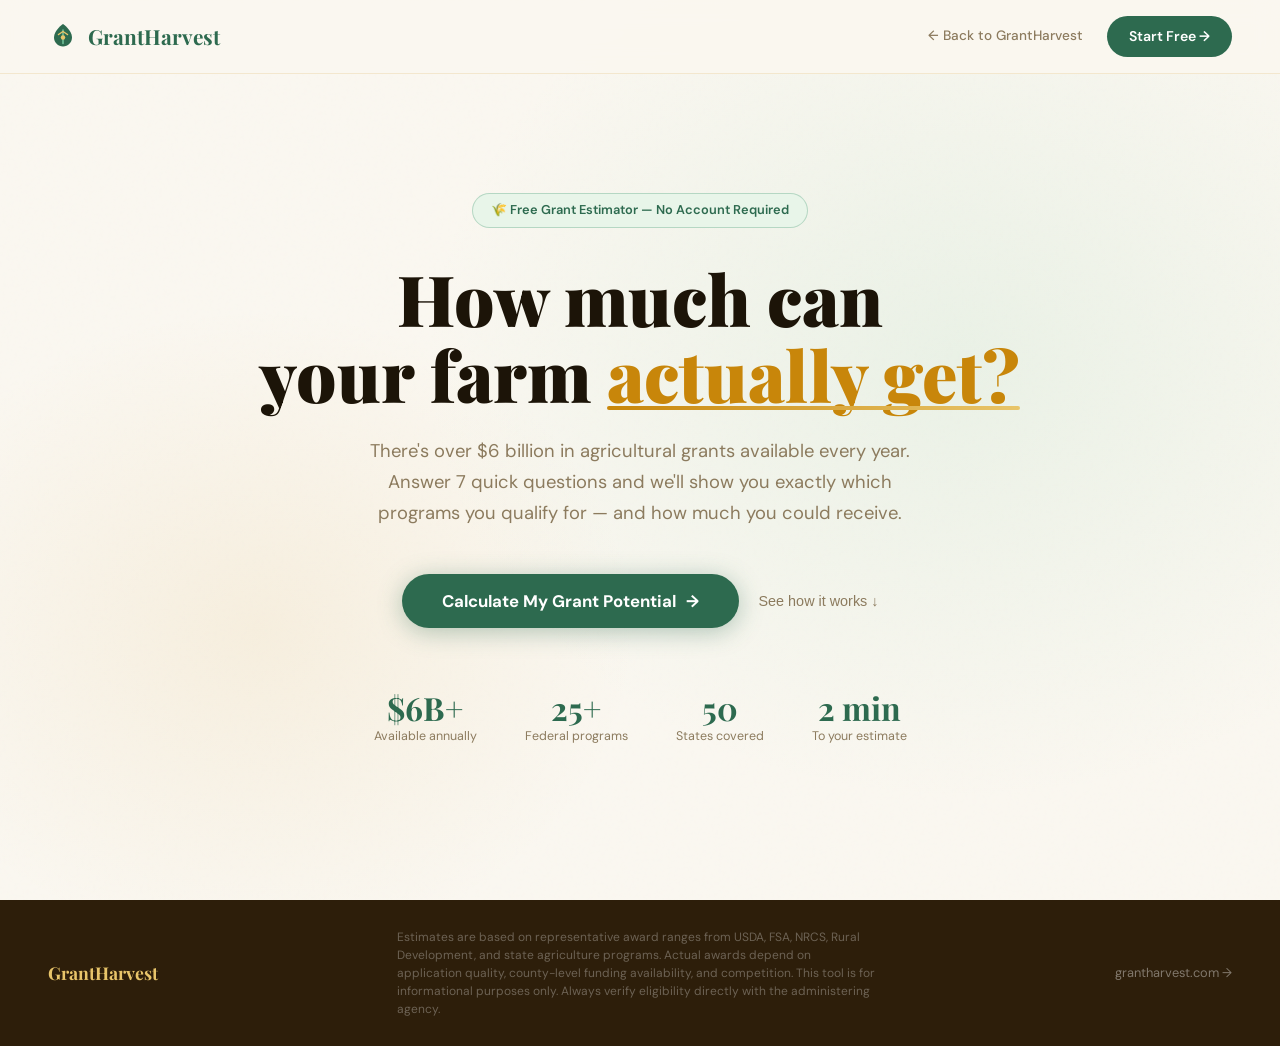
==== estimator/index.html @ 342a5e76 "Initial commit: GrantHarvest grant estimator (public lead-magnet tool only)" ====
<!DOCTYPE html>
<html lang="en">
<head>
  <meta charset="UTF-8">
  <meta name="viewport" content="width=device-width, initial-scale=1.0">
  <title>Grant Estimator — How Much Can Your Farm Get? | GrantHarvest</title>
  <meta name="description" content="Find out how much grant funding your agricultural business could receive. Free calculator covering 25+ USDA and state programs. Powered by GrantHarvest.">
  <meta property="og:title" content="Farm Grant Estimator — GrantHarvest">
  <meta property="og:description" content="There's $6 billion in agricultural grants out there. Find out how much your farm could get.">
  <meta property="og:type" content="website">

  <!-- Fonts (matches GrantHarvest brand) -->
  <link rel="preconnect" href="https://fonts.googleapis.com">
  <link href="https://fonts.googleapis.com/css2?family=Playfair+Display:wght@400;700;900&family=DM+Sans:wght@300;400;500;600;700&family=DM+Mono:wght@400;500&display=swap" rel="stylesheet">

  <!-- Styles -->
  <link rel="stylesheet" href="css/styles.css">
</head>
<body>

<!-- ─── NAV ──────────────────────────────────────────────────────────────── -->
<nav>
  <a href="https://grantharvest.com" class="nav-logo">
    <svg viewBox="0 0 40 40" fill="none" xmlns="http://www.w3.org/2000/svg">
      <path d="M20 4C20 4 8 12 8 22C8 28.627 13.373 34 20 34C26.627 34 32 28.627 32 22C32 12 20 4 20 4Z" fill="#2D6A4F"/>
      <path d="M20 12L20 30" stroke="#74C69D" stroke-width="2" stroke-linecap="round"/>
      <path d="M14 18L20 14L26 18" stroke="#E8C56A" stroke-width="2" stroke-linecap="round" stroke-linejoin="round"/>
      <circle cx="20" cy="22" r="3" fill="#E8C56A"/>
    </svg>
    GrantHarvest
  </a>
  <div class="nav-right">
    <a href="https://grantharvest.com" class="nav-back">← Back to GrantHarvest</a>
    <a href="https://grantharvest.com/signup" class="nav-cta">Start Free →</a>
  </div>
</nav>

<!-- ─── LANDING ───────────────────────────────────────────────────────────── -->
<section id="landing">
  <div class="landing-bg"></div>
  <div class="landing-inner">
    <div class="landing-badge">🌾 Free Grant Estimator — No Account Required</div>

    <h1 class="landing-headline">
      How much can<br>your farm <span class="accent">actually get?</span>
    </h1>
    <p class="landing-sub">
      There's over $6 billion in agricultural grants available every year.
      Answer 7 quick questions and we'll show you exactly which programs
      you qualify for — and how much you could receive.
    </p>

    <div class="landing-cta-row">
      <button class="btn-primary" onclick="startWizard()">
        Calculate My Grant Potential
        <span>→</span>
      </button>
      <button class="btn-ghost" onclick="document.getElementById('landing').scrollIntoView()">
        See how it works ↓
      </button>
    </div>

    <div class="landing-stats">
      <div>
        <div class="landing-stat-num">$6B+</div>
        <div class="landing-stat-label">Available annually</div>
      </div>
      <div>
        <div class="landing-stat-num">25+</div>
        <div class="landing-stat-label">Federal programs</div>
      </div>
      <div>
        <div class="landing-stat-num">50</div>
        <div class="landing-stat-label">States covered</div>
      </div>
      <div>
        <div class="landing-stat-num">2 min</div>
        <div class="landing-stat-label">To your estimate</div>
      </div>
    </div>
  </div>
</section>

<!-- ─── WIZARD ────────────────────────────────────────────────────────────── -->
<section id="wizard">
  <div class="wizard-layout">

    <!-- Progress -->
    <div class="wizard-progress">
      <div class="progress-header">
        <div class="progress-label" id="progress-label">Step 1 of 7</div>
        <div class="progress-tally" id="progress-tally">
          Estimated: <span id="tally-range">calculating…</span>
        </div>
      </div>
      <div class="progress-steps" id="progress-steps">
        <div class="progress-track">
          <div class="progress-track-fill" id="progress-fill" style="width:0%"></div>
        </div>
        <div id="step-indicators" style="display:flex;width:100%;position:relative;z-index:1;"></div>
      </div>
    </div>

    <!-- Step content -->
    <div id="step-content"></div>

  </div><!-- /wizard-layout -->

  <!-- Fixed footer nav -->
  <div class="wizard-footer">
    <div class="wizard-footer-inner">
      <button class="btn-back" id="btn-back" onclick="prevStep()" disabled>
        ← Back
      </button>
      <div class="footer-hint" id="footer-hint">Select an option to continue</div>
      <button class="btn-next" id="btn-next" onclick="nextStep()" disabled>
        Continue →
      </button>
    </div>
  </div>
</section>

<!-- ─── RESULTS ───────────────────────────────────────────────────────────── -->
<section id="results">

  <!-- Hero -->
  <div class="results-hero">
    <div class="results-hero-inner">

      <div class="results-badge" id="results-badge" style="display:none"></div>

      <div class="results-label">Your Estimated Grant Potential</div>

      <div class="results-range">
        <div class="range-value" id="results-min">$0</div>
        <div class="range-sep">—</div>
        <div class="range-value" id="results-max">$0</div>
      </div>

      <div class="results-meta" id="results-meta">
        Calculating your matched programs…
      </div>

      <!-- Stat strip -->
      <div class="results-stats">
        <div class="rstat">
          <div class="rstat-num" id="rstat-federal">—</div>
          <div class="rstat-label">Federal Programs</div>
        </div>
        <div class="rstat">
          <div class="rstat-num" id="rstat-state">—</div>
          <div class="rstat-label">State Programs</div>
        </div>
        <div class="rstat">
          <div class="rstat-num" id="rstat-urgent">—</div>
          <div class="rstat-label">Open Right Now</div>
        </div>
      </div>

    </div>
  </div><!-- /results-hero -->

  <!-- Urgency banner -->
  <div class="urgency-banner" id="urgency-banner" style="display:none">
    <div class="urgency-dot"></div>
    <span id="urgency-text"></span>
  </div>

  <!-- Body -->
  <div class="results-body">

    <!-- State bonus -->
    <div class="state-bonus-card" id="state-bonus-card"></div>

    <!-- Matched federal programs -->
    <div class="section-label">Matched Programs</div>
    <div class="section-title">Your Top Federal Grant Matches</div>

    <div id="grants-container">
      <!-- Grant cards injected by results.js -->
    </div>

    <!-- Live grants status -->
    <div id="live-grants-container">
      <div class="live-status" id="live-status-text">
        <span class="live-dot"></span> Checking for live grant data…
      </div>
    </div>

    <!-- Lead capture -->
    <div class="lead-capture">
      <div class="lead-capture-inner">
        <div class="lead-eyebrow">Ready to Apply?</div>
        <div class="lead-title">
          Find &amp; Write Every Grant<br>
          <span>With GrantHarvest</span>
        </div>
        <p class="lead-sub">
          Get your full personalized grant report, real-time deadline alerts,
          and AI-assisted grant writing — all in one platform built for
          <span id="lead-state-name">your state</span> farmers.
        </p>

        <div id="lead-form-wrap">
          <div class="lead-form">
            <input
              class="lead-input"
              type="email"
              id="capture-email"
              placeholder="Your email address"
              onkeydown="if(event.key==='Enter') handleEmailCapture()"
            >
            <button class="lead-submit" onclick="handleEmailCapture()">
              Get My Full Report →
            </button>
          </div>
          <div class="lead-trust">
            🔒 No spam. We'll send your personalized grant report and show you how to apply.
          </div>
        </div>

        <div class="lead-success" id="lead-success">
          <div class="lead-success-icon">🌱</div>
          <div class="lead-success-text">
            You're in! Check your inbox for your personalized grant report.
          </div>
          <div style="margin-top:16px">
            <a href="https://grantharvest.com/signup" class="btn-primary" style="display:inline-flex">
              Start Finding Grants on GrantHarvest →
            </a>
          </div>
        </div>

      </div><!-- /lead-capture-inner -->
    </div><!-- /lead-capture -->

    <!-- Retake -->
    <div style="text-align:center; margin-top:40px">
      <button class="btn-ghost" onclick="restartWizard()">
        ← Recalculate with different answers
      </button>
    </div>

  </div><!-- /results-body -->

</section>

<!-- ─── FOOTER ────────────────────────────────────────────────────────────── -->
<footer>
  <div class="footer-brand">GrantHarvest</div>
  <div class="footer-note">
    Estimates are based on representative award ranges from USDA, FSA, NRCS, Rural Development,
    and state agriculture programs. Actual awards depend on application quality, county-level
    funding availability, and competition. This tool is for informational purposes only.
    Always verify eligibility directly with the administering agency.
  </div>
  <a href="https://grantharvest.com" class="footer-link">grantharvest.com →</a>
</footer>

<!-- ─── TOAST CONTAINER ───────────────────────────────────────────────────── -->
<div id="toast-container"></div>

<!-- ─── SCRIPTS (load order matters) ─────────────────────────────────────── -->
<script src="js/data.js"></script>
<script src="js/calculator.js"></script>
<script src="js/wizard.js"></script>
<script src="js/results.js"></script>

<script>
  // ── Bootstrap ────────────────────────────────────────────────────────────
  function startWizard() {
    document.getElementById('landing').style.display = 'none';
    document.getElementById('wizard').style.display  = 'block';
    document.getElementById('wizard').classList.add('active');
    window.scrollTo({ top: 0, behavior: 'instant' });
    initWizard();
  }

  function restartWizard() {
    document.getElementById('results').style.display = 'none';
    document.getElementById('results').classList.remove('active');
    document.getElementById('landing').style.display = 'flex';
    window.scrollTo({ top: 0, behavior: 'smooth' });
  }

  // ── Keyboard shortcut: Enter advances wizard ──────────────────────────────
  document.addEventListener('keydown', function(e) {
    if (e.key === 'Enter') {
      const nextBtn = document.getElementById('btn-next');
      if (nextBtn && !nextBtn.disabled &&
          document.getElementById('wizard').classList.contains('active')) {
        nextStep();
      }
    }
  });
</script>

</body>
</html>
---- estimator/css/styles.css ----
/* ─────────────────────────────────────────────────────────────────────────────
   GrantHarvest — Grant Sizing Tool
   css/styles.css
───────────────────────────────────────────────────────────────────────────── */

/* ── DESIGN TOKENS (matches GrantHarvest brand) ──────────────────────────── */
:root {
  --soil:      #1C1408;
  --bark:      #2D1E0A;
  --harvest:   #C8860A;
  --wheat:     #E8C56A;
  --sage:      #2D6A4F;
  --meadow:    #40916C;
  --sprout:    #74C69D;
  --cream:     #FAF7F0;
  --parchment: #F2EAD8;
  --stone:     #8C7B5E;
  --mist:      #E8F5E9;
  --ink:       #1A1208;

  --ff-display: 'Playfair Display', Georgia, serif;
  --ff-body:    'DM Sans', sans-serif;
  --ff-mono:    'DM Mono', monospace;

  --r:    12px;
  --r-lg: 20px;
  --shadow:    0 4px 32px rgba(28,20,8,0.10);
  --shadow-lg: 0 12px 60px rgba(28,20,8,0.16);
}

/* ── RESET ───────────────────────────────────────────────────────────────── */
*, *::before, *::after { box-sizing: border-box; margin: 0; padding: 0; }
html { scroll-behavior: smooth; }
body {
  font-family: var(--ff-body);
  background: var(--cream);
  color: var(--ink);
  overflow-x: hidden;
  line-height: 1.6;
}

/* ── NAV ─────────────────────────────────────────────────────────────────── */
nav {
  position: fixed; top: 0; left: 0; right: 0; z-index: 200;
  display: flex; align-items: center; justify-content: space-between;
  padding: 16px 48px;
  background: rgba(250,247,240,0.94);
  backdrop-filter: blur(12px);
  border-bottom: 1px solid rgba(200,134,10,0.15);
  animation: slideDown 0.5s ease both;
}
@keyframes slideDown {
  from { transform: translateY(-100%); opacity: 0; }
  to   { transform: translateY(0); opacity: 1; }
}
.nav-logo {
  display: flex; align-items: center; gap: 10px;
  font-family: var(--ff-display); font-size: 1.3rem; font-weight: 700;
  color: var(--sage); text-decoration: none;
}
.nav-logo svg { width: 30px; height: 30px; }
.nav-right { display: flex; align-items: center; gap: 24px; }
.nav-back {
  font-size: 0.85rem; font-weight: 500; color: var(--stone);
  text-decoration: none; transition: color 0.2s;
}
.nav-back:hover { color: var(--sage); }
.nav-cta {
  background: var(--sage); color: white;
  padding: 9px 22px; border-radius: 100px;
  font-size: 0.88rem; font-weight: 600; font-family: var(--ff-body);
  text-decoration: none; border: none; cursor: pointer;
  transition: background 0.2s, transform 0.2s;
  display: inline-flex; align-items: center; gap: 6px;
}
.nav-cta:hover { background: var(--meadow); transform: translateY(-1px); }

/* ── LANDING HERO ────────────────────────────────────────────────────────── */
#landing {
  min-height: 100vh;
  display: flex; align-items: center; justify-content: center;
  padding: 100px 24px 60px;
  position: relative; overflow: hidden;
}
.landing-bg {
  position: absolute; inset: 0; z-index: 0;
  background:
    radial-gradient(ellipse 60% 70% at 75% 40%, rgba(116,198,157,0.12) 0%, transparent 70%),
    radial-gradient(ellipse 50% 60% at 20% 70%, rgba(200,134,10,0.08) 0%, transparent 60%),
    var(--cream);
}
.landing-bg::after {
  content: '';
  position: absolute; inset: 0;
  background-image: url("data:image/svg+xml,%3Csvg viewBox='0 0 256 256' xmlns='http://www.w3.org/2000/svg'%3E%3Cfilter id='noise'%3E%3CfeTurbulence type='fractalNoise' baseFrequency='0.9' numOctaves='4' stitchTiles='stitch'/%3E%3C/filter%3E%3Crect width='100%25' height='100%25' filter='url(%23noise)' opacity='0.03'/%3E%3C/svg%3E");
  pointer-events: none; opacity: 0.4;
}
.landing-inner {
  position: relative; z-index: 1;
  max-width: 780px; text-align: center;
}
.landing-badge {
  display: inline-flex; align-items: center; gap: 8px;
  background: var(--mist); border: 1px solid rgba(64,145,108,0.3);
  padding: 6px 18px; border-radius: 100px;
  font-size: 0.8rem; font-weight: 600; color: var(--sage);
  margin-bottom: 32px;
  animation: fadeUp 0.7s 0.1s ease both;
}
.landing-headline {
  font-family: var(--ff-display);
  font-size: clamp(2.6rem, 6vw, 4.4rem);
  font-weight: 900; line-height: 1.08;
  color: var(--soil); margin-bottom: 24px;
  animation: fadeUp 0.7s 0.25s ease both;
}
.landing-headline .accent {
  color: var(--harvest);
  position: relative; display: inline-block;
}
.landing-headline .accent::after {
  content: '';
  position: absolute; bottom: 2px; left: 0; right: 0; height: 4px;
  background: linear-gradient(90deg, var(--harvest), var(--wheat));
  border-radius: 2px; transform: scaleX(0); transform-origin: left;
  animation: underlineGrow 0.6s 1.1s ease both;
}
@keyframes underlineGrow { to { transform: scaleX(1); } }
.landing-sub {
  font-size: 1.15rem; color: var(--stone); line-height: 1.7;
  max-width: 540px; margin: 0 auto 44px;
  animation: fadeUp 0.7s 0.4s ease both;
}
.landing-cta-row {
  display: flex; align-items: center; justify-content: center;
  gap: 20px; flex-wrap: wrap;
  animation: fadeUp 0.7s 0.55s ease both;
}
.btn-primary {
  background: var(--sage); color: white;
  padding: 16px 40px; border-radius: 100px;
  font-weight: 700; font-size: 1.05rem; font-family: var(--ff-body);
  border: none; cursor: pointer; text-decoration: none;
  display: inline-flex; align-items: center; gap: 10px;
  box-shadow: 0 4px 24px rgba(45,106,79,0.35);
  transition: all 0.25s ease; white-space: nowrap;
}
.btn-primary:hover {
  background: var(--meadow); transform: translateY(-2px);
  box-shadow: 0 8px 36px rgba(45,106,79,0.4);
}
.btn-ghost {
  color: var(--stone); font-size: 0.9rem; font-weight: 500;
  background: none; border: none; cursor: pointer;
  display: inline-flex; align-items: center; gap: 6px;
  transition: color 0.2s;
}
.btn-ghost:hover { color: var(--sage); }
.landing-stats {
  display: flex; justify-content: center; gap: 48px; margin-top: 64px;
  animation: fadeUp 0.7s 0.7s ease both;
}
.landing-stat-num {
  font-family: var(--ff-display); font-size: 2rem; font-weight: 700;
  color: var(--sage); line-height: 1;
}
.landing-stat-label { font-size: 0.78rem; color: var(--stone); margin-top: 3px; }

/* ── SECTION VISIBILITY ──────────────────────────────────────────────────── */
#wizard, #results { display: none; }
#wizard.active, #results.active { display: block; }

/* ── WIZARD LAYOUT ───────────────────────────────────────────────────────── */
#wizard {
  min-height: 100vh;
  padding-top: 70px;
  background: var(--cream);
}
.wizard-layout {
  max-width: 860px; margin: 0 auto;
  padding: 40px 24px 100px;
}

/* ── PROGRESS ────────────────────────────────────────────────────────────── */
.wizard-progress {
  margin-bottom: 40px;
}
.progress-header {
  display: flex; align-items: center; justify-content: space-between;
  margin-bottom: 12px;
}
.progress-label {
  font-family: var(--ff-mono); font-size: 0.72rem; font-weight: 500;
  color: var(--harvest); letter-spacing: 0.1em; text-transform: uppercase;
}
.progress-tally {
  font-size: 0.82rem; font-weight: 600; color: var(--sage);
  opacity: 0; transition: opacity 0.4s;
}
.progress-tally.visible { opacity: 1; }
.progress-tally span { color: var(--harvest); }

.progress-steps {
  display: flex; align-items: center; gap: 0;
  position: relative;
}
.progress-track {
  position: absolute; top: 50%; transform: translateY(-50%);
  left: 16px; right: 16px; height: 2px;
  background: rgba(140,123,94,0.2); z-index: 0;
}
.progress-track-fill {
  height: 100%; background: var(--sage);
  transition: width 0.4s ease; border-radius: 2px;
}
.step-dot-wrap {
  flex: 1; display: flex; justify-content: center; position: relative; z-index: 1;
}
.step-dot {
  width: 32px; height: 32px; border-radius: 50%;
  display: flex; align-items: center; justify-content: center;
  font-size: 0.72rem; font-weight: 700; font-family: var(--ff-mono);
  background: white; border: 2px solid rgba(140,123,94,0.3);
  color: var(--stone); transition: all 0.3s ease;
  cursor: default;
}
.step-dot.completed {
  background: var(--sage); border-color: var(--sage); color: white;
}
.step-dot.active {
  background: var(--sage); border-color: var(--sage); color: white;
  box-shadow: 0 0 0 4px rgba(45,106,79,0.18);
  animation: dotPulse 2s infinite;
}
@keyframes dotPulse {
  0%, 100% { box-shadow: 0 0 0 4px rgba(45,106,79,0.18); }
  50%       { box-shadow: 0 0 0 8px rgba(45,106,79,0.08); }
}
.step-dot.completed::after { content: '✓'; font-size: 0.85rem; }

/* ── STEP CONTENT ────────────────────────────────────────────────────────── */
#step-content {
  min-height: 420px;
}
.step-header {
  text-align: center; margin-bottom: 40px;
}
.step-emoji {
  font-size: 2.8rem; line-height: 1; margin-bottom: 16px;
  display: block;
}
.step-title {
  font-family: var(--ff-display);
  font-size: clamp(1.6rem, 3vw, 2.2rem);
  font-weight: 700; color: var(--soil);
  margin-bottom: 10px; line-height: 1.2;
}
.step-subtitle {
  font-size: 1rem; color: var(--stone); max-width: 480px; margin: 0 auto;
}
.step-multi-hint {
  display: inline-flex; align-items: center; gap: 6px;
  background: var(--mist); border: 1px solid rgba(64,145,108,0.3);
  padding: 4px 14px; border-radius: 100px;
  font-size: 0.75rem; font-weight: 600; color: var(--sage);
  margin-top: 12px;
}

/* ── OPTION CARDS ────────────────────────────────────────────────────────── */
.options-grid {
  display: grid;
  grid-template-columns: repeat(auto-fill, minmax(160px, 1fr));
  gap: 12px;
}
.options-grid.wide {
  grid-template-columns: repeat(auto-fill, minmax(200px, 1fr));
}
.option-card {
  position: relative;
  background: white;
  border: 1.5px solid rgba(200,134,10,0.2);
  border-radius: var(--r);
  padding: 20px 16px 18px;
  text-align: center;
  cursor: pointer;
  transition: all 0.18s ease;
  user-select: none;
}
.option-card:hover {
  border-color: var(--meadow);
  box-shadow: 0 4px 20px rgba(45,106,79,0.12);
  transform: translateY(-2px);
}
.option-card.selected {
  background: var(--sage);
  border-color: var(--sage);
  color: white;
  transform: translateY(-2px);
  box-shadow: 0 6px 24px rgba(45,106,79,0.3);
}
.option-card.selected .card-label { color: white; }
.option-card.selected .card-sublabel { color: rgba(255,255,255,0.75); }
.card-check {
  position: absolute; top: 8px; right: 8px;
  width: 20px; height: 20px; border-radius: 50%;
  background: rgba(255,255,255,0.25);
  display: flex; align-items: center; justify-content: center;
  font-size: 0.65rem; color: white;
  opacity: 0; transition: opacity 0.18s;
}
.option-card.selected .card-check { opacity: 1; }
.card-icon { font-size: 2rem; line-height: 1; margin-bottom: 10px; display: block; }
.card-label {
  font-size: 0.88rem; font-weight: 600; color: var(--soil);
  line-height: 1.3; transition: color 0.18s;
}
.card-sublabel {
  font-size: 0.72rem; color: var(--stone); margin-top: 4px;
  line-height: 1.3; transition: color 0.18s;
}

/* Unlock badge on demographics cards */
.card-unlock {
  position: absolute; top: -8px; left: 50%; transform: translateX(-50%);
  background: var(--harvest); color: white;
  font-size: 0.58rem; font-weight: 700; padding: 2px 8px; border-radius: 100px;
  white-space: nowrap; text-transform: uppercase; letter-spacing: 0.05em;
  opacity: 0; transition: opacity 0.3s;
}
.option-card.selected .card-unlock { opacity: 1; }

/* ── STATE SELECT STEP ───────────────────────────────────────────────────── */
.state-select-wrap {
  max-width: 480px; margin: 0 auto;
}
.state-select-inner {
  position: relative;
}
.state-select-inner::after {
  content: '▾';
  position: absolute; right: 16px; top: 50%; transform: translateY(-50%);
  color: var(--stone); pointer-events: none; font-size: 1rem;
}
select#state-select {
  width: 100%; padding: 16px 44px 16px 20px;
  border: 1.5px solid rgba(200,134,10,0.25);
  border-radius: var(--r);
  background: white; color: var(--ink);
  font-family: var(--ff-body); font-size: 1rem; font-weight: 500;
  appearance: none; -webkit-appearance: none;
  cursor: pointer; outline: none;
  transition: border-color 0.2s, box-shadow 0.2s;
}
select#state-select:focus {
  border-color: var(--sage);
  box-shadow: 0 0 0 3px rgba(45,106,79,0.12);
}
.state-preview {
  margin-top: 20px;
  background: white; border: 1.5px solid rgba(64,145,108,0.25);
  border-radius: var(--r); padding: 20px 24px;
  animation: fadeUp 0.3s ease both;
}
.state-preview-name {
  font-family: var(--ff-display); font-size: 1.1rem; font-weight: 700;
  color: var(--soil); margin-bottom: 8px;
}
.state-preview-stats {
  display: flex; gap: 24px; margin-top: 12px;
}
.sp-stat-num {
  font-family: var(--ff-display); font-size: 1.3rem; font-weight: 700;
  color: var(--sage);
}
.sp-stat-label { font-size: 0.72rem; color: var(--stone); margin-top: 2px; }
.state-tier-badge {
  display: inline-flex; align-items: center; gap: 5px;
  font-size: 0.72rem; font-weight: 700; padding: 3px 10px; border-radius: 100px;
  margin-bottom: 6px;
}
.tier-1 { background: var(--mist); color: var(--sage); }
.tier-2 { background: #FFF8E8; color: #B45309; }
.tier-3 { background: var(--parchment); color: var(--stone); }

/* ── REVENUE CARDS (larger) ──────────────────────────────────────────────── */
.options-grid.revenue-grid {
  grid-template-columns: repeat(auto-fill, minmax(220px, 1fr));
  gap: 10px;
}
.option-card.revenue-card {
  text-align: left; padding: 16px 18px;
  display: flex; align-items: center; gap: 14px;
}
.revenue-icon { font-size: 1.5rem; flex-shrink: 0; }
.revenue-text {}
.revenue-range { font-size: 0.9rem; font-weight: 700; color: var(--soil); }
.revenue-sub   { font-size: 0.72rem; color: var(--stone); margin-top: 2px; }
.option-card.revenue-card.selected .revenue-range { color: white; }
.option-card.revenue-card.selected .revenue-sub   { color: rgba(255,255,255,0.75); }

/* ── WIZARD FOOTER ───────────────────────────────────────────────────────── */
.wizard-footer {
  position: fixed; bottom: 0; left: 0; right: 0; z-index: 100;
  background: rgba(250,247,240,0.96);
  backdrop-filter: blur(10px);
  border-top: 1px solid rgba(200,134,10,0.15);
  padding: 16px 24px;
}
.wizard-footer-inner {
  max-width: 860px; margin: 0 auto;
  display: flex; align-items: center; justify-content: space-between; gap: 16px;
}
.btn-back {
  background: none; border: 1.5px solid rgba(140,123,94,0.35);
  border-radius: 100px; padding: 12px 24px;
  font-family: var(--ff-body); font-size: 0.9rem; font-weight: 600;
  color: var(--stone); cursor: pointer;
  transition: all 0.2s; display: flex; align-items: center; gap: 8px;
}
.btn-back:hover { border-color: var(--sage); color: var(--sage); }
.btn-back:disabled { opacity: 0.3; cursor: default; }
.btn-next {
  background: var(--sage); color: white;
  border: none; border-radius: 100px; padding: 14px 36px;
  font-family: var(--ff-body); font-size: 0.95rem; font-weight: 700;
  cursor: pointer; transition: all 0.2s;
  display: flex; align-items: center; gap: 8px;
  box-shadow: 0 4px 20px rgba(45,106,79,0.3);
}
.btn-next:hover:not(:disabled) {
  background: var(--meadow); transform: translateY(-1px);
  box-shadow: 0 6px 28px rgba(45,106,79,0.38);
}
.btn-next:disabled { opacity: 0.4; cursor: default; transform: none; box-shadow: none; }
.btn-next.final-step { background: var(--harvest); box-shadow: 0 4px 20px rgba(200,134,10,0.35); }
.btn-next.final-step:hover:not(:disabled) { background: #b07409; }
.footer-hint { font-size: 0.78rem; color: var(--stone); }

/* ── STEP TRANSITIONS ────────────────────────────────────────────────────── */
@keyframes stepEnterRight {
  from { opacity: 0; transform: translateX(32px); }
  to   { opacity: 1; transform: translateX(0); }
}
@keyframes stepEnterLeft {
  from { opacity: 0; transform: translateX(-32px); }
  to   { opacity: 1; transform: translateX(0); }
}
@keyframes stepExit {
  from { opacity: 1; }
  to   { opacity: 0; }
}
#step-content.enter-forward  { animation: stepEnterRight 0.28s ease both; }
#step-content.enter-backward { animation: stepEnterLeft  0.28s ease both; }

/* ── TOAST NOTIFICATIONS ─────────────────────────────────────────────────── */
#toast-container {
  position: fixed; bottom: 90px; right: 24px; z-index: 300;
  display: flex; flex-direction: column; gap: 10px;
  align-items: flex-end;
}
.toast {
  background: var(--bark); color: white;
  padding: 12px 18px; border-radius: var(--r);
  font-size: 0.82rem; font-weight: 500;
  max-width: 300px; line-height: 1.4;
  border-left: 4px solid var(--harvest);
  box-shadow: var(--shadow);
  animation: toastIn 0.3s ease both;
}
.toast strong { color: var(--wheat); }
@keyframes toastIn {
  from { opacity: 0; transform: translateX(20px) scale(0.95); }
  to   { opacity: 1; transform: translateX(0) scale(1); }
}

/* ── RESULTS PAGE ────────────────────────────────────────────────────────── */
#results {
  min-height: 100vh;
  padding-top: 70px;
  background: var(--cream);
}

/* Hero */
.results-hero {
  background: var(--bark);
  padding: 64px 24px 72px;
  text-align: center;
  position: relative; overflow: hidden;
}
.results-hero::before {
  content: '';
  position: absolute; inset: 0;
  background:
    radial-gradient(ellipse 60% 80% at 50% 0%, rgba(116,198,157,0.10) 0%, transparent 70%),
    radial-gradient(ellipse 40% 50% at 80% 100%, rgba(200,134,10,0.08) 0%, transparent 60%);
  pointer-events: none;
}
.results-hero-inner {
  position: relative; z-index: 1;
  max-width: 780px; margin: 0 auto;
}
.results-badge {
  display: inline-flex; align-items: center; gap: 7px;
  background: rgba(116,198,157,0.15); border: 1px solid rgba(116,198,157,0.35);
  padding: 5px 16px; border-radius: 100px;
  font-size: 0.78rem; font-weight: 600; color: var(--sprout);
  margin-bottom: 24px;
  animation: fadeUp 0.6s ease both;
}
.results-label {
  font-family: var(--ff-mono); font-size: 0.75rem; font-weight: 500;
  color: rgba(255,255,255,0.45); letter-spacing: 0.12em; text-transform: uppercase;
  margin-bottom: 20px;
  animation: fadeUp 0.6s 0.1s ease both;
}
.results-range {
  display: flex; align-items: center; justify-content: center;
  gap: 16px; flex-wrap: wrap; margin-bottom: 20px;
  animation: fadeUp 0.6s 0.2s ease both;
}
.range-value {
  font-family: var(--ff-display);
  font-size: clamp(2.8rem, 8vw, 5rem);
  font-weight: 900; line-height: 1; color: var(--wheat);
}
.range-sep {
  font-family: var(--ff-display); font-size: 2.5rem; font-weight: 300;
  color: rgba(255,255,255,0.3); margin: 0 4px;
}
.results-meta {
  font-size: 1rem; color: rgba(255,255,255,0.55);
  animation: fadeUp 0.6s 0.3s ease both;
}
.results-meta strong { color: var(--sprout); }

/* Stats strip */
.results-stats {
  display: grid; grid-template-columns: repeat(3, 1fr);
  background: rgba(255,255,255,0.05);
  border-top: 1px solid rgba(255,255,255,0.08);
  margin-top: 40px;
  animation: fadeUp 0.6s 0.4s ease both;
}
.rstat {
  padding: 20px; text-align: center;
  border-right: 1px solid rgba(255,255,255,0.08);
}
.rstat:last-child { border-right: none; }
.rstat-num {
  font-family: var(--ff-display); font-size: 1.8rem; font-weight: 700;
  color: var(--wheat); line-height: 1;
}
.rstat-label { font-size: 0.75rem; color: rgba(255,255,255,0.45); margin-top: 4px; }

/* Urgency banner */
.urgency-banner {
  background: #FFF8E8; border-top: 3px solid var(--harvest);
  padding: 14px 32px;
  display: flex; align-items: center; justify-content: center; gap: 10px;
  font-size: 0.88rem; font-weight: 600; color: var(--bark);
  animation: fadeUp 0.5s 0.5s ease both;
}
.urgency-dot {
  width: 8px; height: 8px; border-radius: 50%;
  background: var(--harvest); flex-shrink: 0;
  animation: urgencyPulse 1.5s infinite;
}
@keyframes urgencyPulse {
  0%, 100% { opacity: 1; transform: scale(1); }
  50%       { opacity: 0.5; transform: scale(1.3); }
}

/* Results body */
.results-body {
  max-width: 960px; margin: 0 auto;
  padding: 48px 24px 100px;
}

/* Section header */
.section-label {
  display: inline-flex; align-items: center; gap: 6px;
  font-family: var(--ff-mono); font-size: 0.72rem; font-weight: 500;
  color: var(--harvest); letter-spacing: 0.1em; text-transform: uppercase;
  margin-bottom: 8px;
}
.section-label::before { content: ''; width: 18px; height: 1.5px; background: var(--harvest); }
.section-title {
  font-family: var(--ff-display); font-size: 1.5rem; font-weight: 700;
  color: var(--soil); margin-bottom: 24px;
}

/* ── GRANT CARDS ─────────────────────────────────────────────────────────── */
#grants-container {
  display: grid; gap: 16px; margin-bottom: 48px;
}
.grant-result-card {
  background: white; border-radius: var(--r);
  border: 1.5px solid rgba(200,134,10,0.15);
  border-left: 4px solid var(--sage);
  padding: 20px 24px;
  transition: box-shadow 0.2s, transform 0.2s;
  animation: fadeUp 0.4s ease both;
}
.grant-result-card:hover {
  box-shadow: var(--shadow);
  transform: translateY(-2px);
}
.grant-result-card.type-state { border-left-color: #1D4ED8; }
.grant-result-card.type-private { border-left-color: var(--harvest); }
.grant-card-header {
  display: flex; align-items: flex-start;
  justify-content: space-between; gap: 16px; margin-bottom: 10px;
  flex-wrap: wrap;
}
.grant-card-name {
  font-family: var(--ff-display); font-size: 1.05rem; font-weight: 700;
  color: var(--soil); line-height: 1.3;
}
.grant-card-fullname {
  font-size: 0.78rem; color: var(--stone); margin-top: 2px;
}
.grant-amount-range {
  font-family: var(--ff-display); font-size: 1.1rem; font-weight: 700;
  color: var(--harvest); white-space: nowrap; flex-shrink: 0;
}
.grant-card-tags {
  display: flex; gap: 6px; flex-wrap: wrap; margin-bottom: 10px;
}
.grant-tag {
  background: var(--parchment); color: var(--stone);
  font-size: 0.65rem; font-weight: 700; padding: 2px 9px;
  border-radius: 100px; text-transform: uppercase; letter-spacing: 0.04em;
}
.grant-tag.federal { background: var(--mist); color: var(--sage); }
.grant-tag.urgent  { background: #FEF3C7; color: #92400E; }
.grant-tag.rolling { background: #E0F2FE; color: #0C4A6E; }
.grant-card-desc {
  font-size: 0.85rem; color: var(--stone); line-height: 1.6;
  margin-bottom: 14px;
}
.grant-card-footer {
  display: flex; align-items: center; justify-content: space-between;
  flex-wrap: wrap; gap: 10px;
}
.grant-timeline {
  font-size: 0.75rem; color: var(--stone);
  display: flex; gap: 16px; flex-wrap: wrap;
}
.grant-timeline span { display: flex; align-items: center; gap: 4px; }
.grant-timeline strong { color: var(--ink); font-weight: 600; }
.grant-link {
  font-size: 0.8rem; font-weight: 600; color: var(--sage);
  text-decoration: none; display: flex; align-items: center; gap: 4px;
  transition: gap 0.2s;
}
.grant-link:hover { gap: 8px; }

/* Match score bar */
.match-row {
  display: flex; align-items: center; gap: 10px; margin-top: 10px;
}
.match-label { font-size: 0.65rem; color: #AAA; white-space: nowrap; }
.match-track {
  flex: 1; height: 4px; background: #F0EDE6; border-radius: 2px; overflow: hidden;
}
.match-fill { height: 100%; border-radius: 2px; background: var(--sage); }
.match-pct { font-size: 0.68rem; font-weight: 700; color: var(--sage); white-space: nowrap; }

/* ── STATE BONUS CARD ─────────────────────────────────────────────────────── */
.state-bonus-card {
  background: linear-gradient(135deg, var(--sage) 0%, var(--meadow) 100%);
  color: white; border-radius: var(--r-lg);
  padding: 28px 32px; margin-bottom: 48px;
  display: flex; align-items: center; gap: 24px; flex-wrap: wrap;
}
.state-bonus-icon { font-size: 2.5rem; flex-shrink: 0; }
.state-bonus-label {
  font-size: 0.72rem; font-weight: 700; letter-spacing: 0.08em;
  text-transform: uppercase; color: rgba(255,255,255,0.65); margin-bottom: 4px;
}
.state-bonus-name {
  font-family: var(--ff-display); font-size: 1.4rem; font-weight: 700;
  color: white; margin-bottom: 2px;
}
.state-bonus-range { font-size: 1rem; color: var(--wheat); font-weight: 600; }
.state-bonus-desc  { font-size: 0.82rem; color: rgba(255,255,255,0.7); margin-top: 4px; }

/* ── LIVE GRANTS SECTION ─────────────────────────────────────────────────── */
#live-grants-container {
  margin-bottom: 48px;
}
.live-status {
  display: flex; align-items: center; gap: 8px;
  font-size: 0.8rem; color: var(--stone); margin-bottom: 20px;
}
.live-dot {
  width: 8px; height: 8px; border-radius: 50%;
  background: var(--sprout); flex-shrink: 0;
}
.live-dot.stale { background: var(--stone); }

/* ── LEAD CAPTURE ────────────────────────────────────────────────────────── */
.lead-capture {
  background: var(--bark);
  border-radius: var(--r-lg); padding: 44px 40px;
  text-align: center; margin-top: 64px;
  position: relative; overflow: hidden;
}
.lead-capture::before {
  content: '';
  position: absolute; inset: 0;
  background: radial-gradient(ellipse 60% 80% at 50% 0%, rgba(116,198,157,0.1) 0%, transparent 70%);
  pointer-events: none;
}
.lead-capture-inner { position: relative; z-index: 1; }
.lead-eyebrow {
  font-family: var(--ff-mono); font-size: 0.72rem; font-weight: 500;
  color: var(--sprout); letter-spacing: 0.1em; text-transform: uppercase;
  margin-bottom: 12px;
}
.lead-title {
  font-family: var(--ff-display); font-size: 2rem; font-weight: 700;
  color: white; line-height: 1.2; margin-bottom: 12px;
}
.lead-title span { color: var(--wheat); }
.lead-sub {
  font-size: 1rem; color: rgba(255,255,255,0.55);
  max-width: 480px; margin: 0 auto 32px; line-height: 1.6;
}
.lead-form {
  display: flex; gap: 10px; max-width: 480px; margin: 0 auto;
  flex-wrap: wrap; justify-content: center;
}
.lead-input {
  flex: 1 1 260px; padding: 14px 20px;
  border: 1.5px solid rgba(255,255,255,0.15);
  border-radius: 100px; background: rgba(255,255,255,0.08);
  color: white; font-family: var(--ff-body); font-size: 0.95rem;
  outline: none; transition: border-color 0.2s;
  min-width: 200px;
}
.lead-input::placeholder { color: rgba(255,255,255,0.35); }
.lead-input:focus { border-color: rgba(116,198,157,0.5); }
.lead-submit {
  background: var(--harvest); color: white;
  border: none; border-radius: 100px; padding: 14px 28px;
  font-family: var(--ff-body); font-size: 0.95rem; font-weight: 700;
  cursor: pointer; white-space: nowrap;
  transition: all 0.2s;
  box-shadow: 0 4px 20px rgba(200,134,10,0.4);
}
.lead-submit:hover { background: #b07409; transform: translateY(-1px); }
.lead-trust {
  font-size: 0.75rem; color: rgba(255,255,255,0.3);
  margin-top: 14px;
}
.lead-success {
  display: none; text-align: center;
  padding: 20px;
}
.lead-success-icon { font-size: 2.5rem; margin-bottom: 10px; }
.lead-success-text { color: var(--sprout); font-weight: 600; font-size: 1.05rem; }

/* ── FOOTER ──────────────────────────────────────────────────────────────── */
footer {
  background: var(--bark);
  padding: 28px 48px;
  display: flex; align-items: center; justify-content: space-between;
  flex-wrap: wrap; gap: 16px;
}
.footer-brand {
  font-family: var(--ff-display); font-size: 1.1rem; font-weight: 700;
  color: var(--wheat);
}
.footer-note { font-size: 0.75rem; color: rgba(255,255,255,0.3); max-width: 480px; line-height: 1.5; }
.footer-link { color: rgba(255,255,255,0.4); font-size: 0.8rem; text-decoration: none; }
.footer-link:hover { color: var(--sprout); }

/* ── GENERAL ANIMATIONS ──────────────────────────────────────────────────── */
@keyframes fadeUp {
  from { transform: translateY(20px); opacity: 0; }
  to   { transform: translateY(0);    opacity: 1; }
}
@keyframes fadeIn {
  from { opacity: 0; }
  to   { opacity: 1; }
}

/* ── RESPONSIVE ──────────────────────────────────────────────────────────── */
@media (max-width: 640px) {
  nav { padding: 14px 20px; }
  .nav-back { display: none; }
  .landing-stats { gap: 24px; }
  .wizard-layout { padding: 28px 16px 100px; }
  .options-grid { grid-template-columns: repeat(2, 1fr); gap: 8px; }
  .options-grid.wide { grid-template-columns: 1fr 1fr; }
  .options-grid.revenue-grid { grid-template-columns: 1fr; }
  .results-stats { grid-template-columns: 1fr 1fr 1fr; }
  .rstat-num { font-size: 1.3rem; }
  .results-hero { padding: 48px 16px 56px; }
  .lead-capture { padding: 32px 20px; }
  .lead-form { flex-direction: column; }
  .lead-input { border-radius: var(--r); }
  .lead-submit { border-radius: var(--r); }
  footer { flex-direction: column; }
  .grant-card-header { flex-direction: column; }
  .state-bonus-card { flex-direction: column; gap: 16px; }
  .state-preview-stats { flex-direction: column; gap: 12px; }
  .progress-steps { display: none; }
  .progress-track { display: none; }
}
@media (max-width: 480px) {
  .options-grid { grid-template-columns: 1fr 1fr; }
  .range-value  { font-size: 2.2rem; }
}
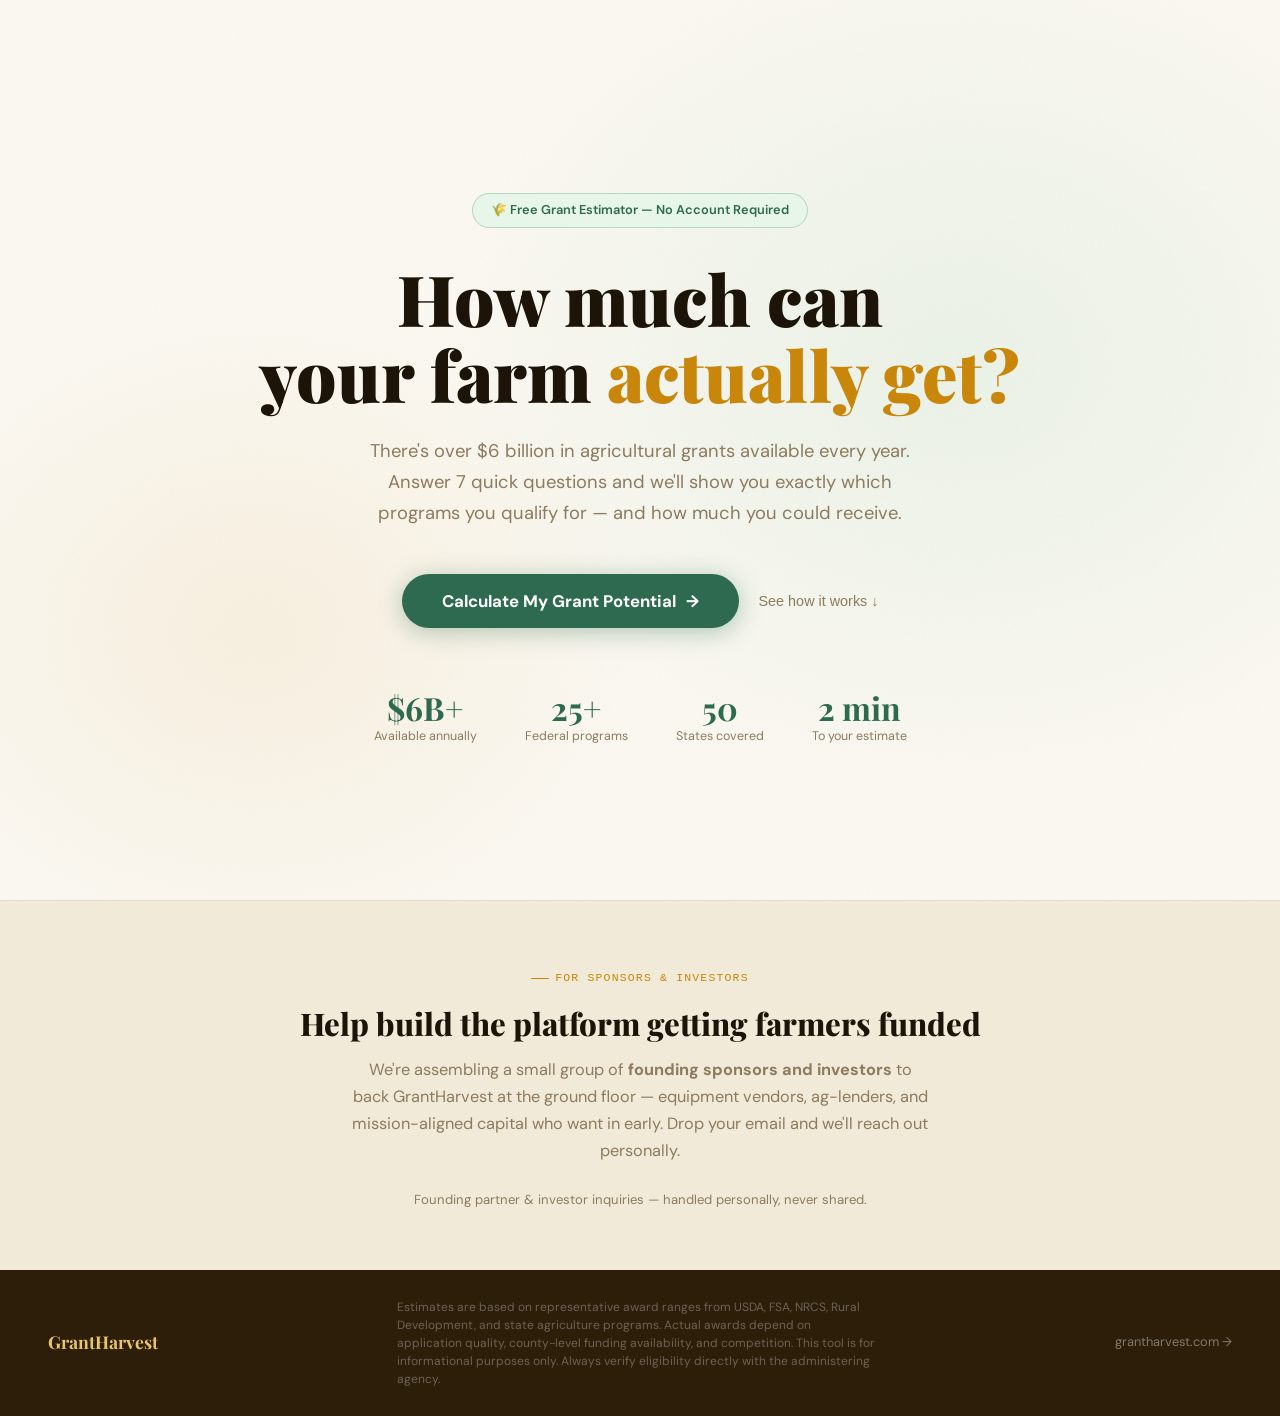
==== commit bf45e31e: "Add self-contained estimator embed at /estimator/ (iframe for grantharvest.ai) Single inlined HTML (" ====
--- a/estimator/index.html
+++ b/estimator/index.html
@@ -1,299 +1,2828 @@
-<!DOCTYPE html>
-<html lang="en">
-<head>
-  <meta charset="UTF-8">
-  <meta name="viewport" content="width=device-width, initial-scale=1.0">
-  <title>Grant Estimator — How Much Can Your Farm Get? | GrantHarvest</title>
-  <meta name="description" content="Find out how much grant funding your agricultural business could receive. Free calculator covering 25+ USDA and state programs. Powered by GrantHarvest.">
-  <meta property="og:title" content="Farm Grant Estimator — GrantHarvest">
-  <meta property="og:description" content="There's $6 billion in agricultural grants out there. Find out how much your farm could get.">
-  <meta property="og:type" content="website">
-
-  <!-- Fonts (matches GrantHarvest brand) -->
-  <link rel="preconnect" href="https://fonts.googleapis.com">
-  <link href="https://fonts.googleapis.com/css2?family=Playfair+Display:wght@400;700;900&family=DM+Sans:wght@300;400;500;600;700&family=DM+Mono:wght@400;500&display=swap" rel="stylesheet">
-
-  <!-- Styles -->
-  <link rel="stylesheet" href="css/styles.css">
-</head>
-<body>
-
-<!-- ─── NAV ──────────────────────────────────────────────────────────────── -->
-<nav>
-  <a href="https://grantharvest.com" class="nav-logo">
-    <svg viewBox="0 0 40 40" fill="none" xmlns="http://www.w3.org/2000/svg">
-      <path d="M20 4C20 4 8 12 8 22C8 28.627 13.373 34 20 34C26.627 34 32 28.627 32 22C32 12 20 4 20 4Z" fill="#2D6A4F"/>
-      <path d="M20 12L20 30" stroke="#74C69D" stroke-width="2" stroke-linecap="round"/>
-      <path d="M14 18L20 14L26 18" stroke="#E8C56A" stroke-width="2" stroke-linecap="round" stroke-linejoin="round"/>
-      <circle cx="20" cy="22" r="3" fill="#E8C56A"/>
-    </svg>
-    GrantHarvest
-  </a>
-  <div class="nav-right">
-    <a href="https://grantharvest.com" class="nav-back">← Back to GrantHarvest</a>
-    <a href="https://grantharvest.com/signup" class="nav-cta">Start Free →</a>
-  </div>
-</nav>
-
-<!-- ─── LANDING ───────────────────────────────────────────────────────────── -->
-<section id="landing">
-  <div class="landing-bg"></div>
-  <div class="landing-inner">
-    <div class="landing-badge">🌾 Free Grant Estimator — No Account Required</div>
-
-    <h1 class="landing-headline">
-      How much can<br>your farm <span class="accent">actually get?</span>
-    </h1>
-    <p class="landing-sub">
-      There's over $6 billion in agricultural grants available every year.
-      Answer 7 quick questions and we'll show you exactly which programs
-      you qualify for — and how much you could receive.
-    </p>
-
-    <div class="landing-cta-row">
-      <button class="btn-primary" onclick="startWizard()">
-        Calculate My Grant Potential
-        <span>→</span>
-      </button>
-      <button class="btn-ghost" onclick="document.getElementById('landing').scrollIntoView()">
-        See how it works ↓
-      </button>
-    </div>
-
-    <div class="landing-stats">
-      <div>
-        <div class="landing-stat-num">$6B+</div>
-        <div class="landing-stat-label">Available annually</div>
-      </div>
-      <div>
-        <div class="landing-stat-num">25+</div>
-        <div class="landing-stat-label">Federal programs</div>
-      </div>
-      <div>
-        <div class="landing-stat-num">50</div>
-        <div class="landing-stat-label">States covered</div>
-      </div>
-      <div>
-        <div class="landing-stat-num">2 min</div>
-        <div class="landing-stat-label">To your estimate</div>
-      </div>
-    </div>
-  </div>
-</section>
-
-<!-- ─── WIZARD ────────────────────────────────────────────────────────────── -->
-<section id="wizard">
-  <div class="wizard-layout">
-
-    <!-- Progress -->
-    <div class="wizard-progress">
-      <div class="progress-header">
-        <div class="progress-label" id="progress-label">Step 1 of 7</div>
-        <div class="progress-tally" id="progress-tally">
-          Estimated: <span id="tally-range">calculating…</span>
-        </div>
-      </div>
-      <div class="progress-steps" id="progress-steps">
-        <div class="progress-track">
-          <div class="progress-track-fill" id="progress-fill" style="width:0%"></div>
-        </div>
-        <div id="step-indicators" style="display:flex;width:100%;position:relative;z-index:1;"></div>
-      </div>
-    </div>
-
-    <!-- Step content -->
-    <div id="step-content"></div>
-
-  </div><!-- /wizard-layout -->
-
-  <!-- Fixed footer nav -->
-  <div class="wizard-footer">
-    <div class="wizard-footer-inner">
-      <button class="btn-back" id="btn-back" onclick="prevStep()" disabled>
-        ← Back
-      </button>
-      <div class="footer-hint" id="footer-hint">Select an option to continue</div>
-      <button class="btn-next" id="btn-next" onclick="nextStep()" disabled>
-        Continue →
-      </button>
-    </div>
-  </div>
-</section>
-
-<!-- ─── RESULTS ───────────────────────────────────────────────────────────── -->
-<section id="results">
-
-  <!-- Hero -->
-  <div class="results-hero">
-    <div class="results-hero-inner">
-
-      <div class="results-badge" id="results-badge" style="display:none"></div>
-
-      <div class="results-label">Your Estimated Grant Potential</div>
-
-      <div class="results-range">
-        <div class="range-value" id="results-min">$0</div>
-        <div class="range-sep">—</div>
-        <div class="range-value" id="results-max">$0</div>
-      </div>
-
-      <div class="results-meta" id="results-meta">
-        Calculating your matched programs…
-      </div>
-
-      <!-- Stat strip -->
-      <div class="results-stats">
-        <div class="rstat">
-          <div class="rstat-num" id="rstat-federal">—</div>
-          <div class="rstat-label">Federal Programs</div>
-        </div>
-        <div class="rstat">
-          <div class="rstat-num" id="rstat-state">—</div>
-          <div class="rstat-label">State Programs</div>
-        </div>
-        <div class="rstat">
-          <div class="rstat-num" id="rstat-urgent">—</div>
-          <div class="rstat-label">Open Right Now</div>
-        </div>
-      </div>
-
-    </div>
-  </div><!-- /results-hero -->
-
-  <!-- Urgency banner -->
-  <div class="urgency-banner" id="urgency-banner" style="display:none">
-    <div class="urgency-dot"></div>
-    <span id="urgency-text"></span>
-  </div>
-
-  <!-- Body -->
-  <div class="results-body">
-
-    <!-- State bonus -->
-    <div class="state-bonus-card" id="state-bonus-card"></div>
-
-    <!-- Matched federal programs -->
-    <div class="section-label">Matched Programs</div>
-    <div class="section-title">Your Top Federal Grant Matches</div>
-
-    <div id="grants-container">
-      <!-- Grant cards injected by results.js -->
-    </div>
-
-    <!-- Live grants status -->
-    <div id="live-grants-container">
-      <div class="live-status" id="live-status-text">
-        <span class="live-dot"></span> Checking for live grant data…
-      </div>
-    </div>
-
-    <!-- Lead capture -->
-    <div class="lead-capture">
-      <div class="lead-capture-inner">
-        <div class="lead-eyebrow">Ready to Apply?</div>
-        <div class="lead-title">
-          Find &amp; Write Every Grant<br>
-          <span>With GrantHarvest</span>
-        </div>
-        <p class="lead-sub">
-          Get your full personalized grant report, real-time deadline alerts,
-          and AI-assisted grant writing — all in one platform built for
-          <span id="lead-state-name">your state</span> farmers.
-        </p>
-
-        <div id="lead-form-wrap">
-          <div class="lead-form">
-            <input
-              class="lead-input"
-              type="email"
-              id="capture-email"
-              placeholder="Your email address"
-              onkeydown="if(event.key==='Enter') handleEmailCapture()"
-            >
-            <button class="lead-submit" onclick="handleEmailCapture()">
-              Get My Full Report →
-            </button>
-          </div>
-          <div class="lead-trust">
-            🔒 No spam. We'll send your personalized grant report and show you how to apply.
-          </div>
-        </div>
-
-        <div class="lead-success" id="lead-success">
-          <div class="lead-success-icon">🌱</div>
-          <div class="lead-success-text">
-            You're in! Check your inbox for your personalized grant report.
-          </div>
-          <div style="margin-top:16px">
-            <a href="https://grantharvest.com/signup" class="btn-primary" style="display:inline-flex">
-              Start Finding Grants on GrantHarvest →
-            </a>
-          </div>
-        </div>
-
-      </div><!-- /lead-capture-inner -->
-    </div><!-- /lead-capture -->
-
-    <!-- Retake -->
-    <div style="text-align:center; margin-top:40px">
-      <button class="btn-ghost" onclick="restartWizard()">
-        ← Recalculate with different answers
-      </button>
-    </div>
-
-  </div><!-- /results-body -->
-
-</section>
-
-<!-- ─── FOOTER ────────────────────────────────────────────────────────────── -->
-<footer>
-  <div class="footer-brand">GrantHarvest</div>
-  <div class="footer-note">
-    Estimates are based on representative award ranges from USDA, FSA, NRCS, Rural Development,
-    and state agriculture programs. Actual awards depend on application quality, county-level
-    funding availability, and competition. This tool is for informational purposes only.
-    Always verify eligibility directly with the administering agency.
-  </div>
-  <a href="https://grantharvest.com" class="footer-link">grantharvest.com →</a>
-</footer>
-
-<!-- ─── TOAST CONTAINER ───────────────────────────────────────────────────── -->
-<div id="toast-container"></div>
-
-<!-- ─── SCRIPTS (load order matters) ─────────────────────────────────────── -->
-<script src="js/data.js"></script>
-<script src="js/calculator.js"></script>
-<script src="js/wizard.js"></script>
-<script src="js/results.js"></script>
-
-<script>
-  // ── Bootstrap ────────────────────────────────────────────────────────────
-  function startWizard() {
-    document.getElementById('landing').style.display = 'none';
-    document.getElementById('wizard').style.display  = 'block';
-    document.getElementById('wizard').classList.add('active');
-    window.scrollTo({ top: 0, behavior: 'instant' });
-    initWizard();
-  }
-
-  function restartWizard() {
-    document.getElementById('results').style.display = 'none';
-    document.getElementById('results').classList.remove('active');
-    document.getElementById('landing').style.display = 'flex';
-    window.scrollTo({ top: 0, behavior: 'smooth' });
-  }
-
-  // ── Keyboard shortcut: Enter advances wizard ──────────────────────────────
-  document.addEventListener('keydown', function(e) {
-    if (e.key === 'Enter') {
-      const nextBtn = document.getElementById('btn-next');
-      if (nextBtn && !nextBtn.disabled &&
-          document.getElementById('wizard').classList.contains('active')) {
-        nextStep();
-      }
-    }
-  });
-</script>
-
-</body>
-</html>
+<!DOCTYPE html>
+<html lang="en">
+<head>
+  <meta charset="UTF-8">
+  <meta name="viewport" content="width=device-width, initial-scale=1.0">
+  <title>GrantHarvest — Estimate Your Grants + Join the Waitlist</title>
+
+  <!-- Favicon (GrantHarvest leaf-compass mark) -->
+  <link rel="icon" type="image/png" sizes="48x48" href="[data-uri]">
+  <link rel="apple-touch-icon" href="[data-uri]">
+  <meta name="description" content="Find out how much grant funding your agricultural business could receive. Free calculator covering 25+ USDA and state programs. Powered by GrantHarvest.">
+  <meta property="og:title" content="Farm Grant Estimator — GrantHarvest">
+  <meta property="og:description" content="There's $6 billion in agricultural grants out there. Find out how much your farm could get.">
+  <meta property="og:type" content="website">
+
+  <!-- Fonts (matches GrantHarvest brand) -->
+  <link rel="preconnect" href="https://fonts.googleapis.com">
+  <link href="https://fonts.googleapis.com/css2?family=Playfair+Display:wght@400;700;900&family=DM+Sans:wght@300;400;500;600;700&family=DM+Mono:wght@400;500&display=swap" rel="stylesheet">
+
+  <!-- Styles -->
+  <style>
+/* ─────────────────────────────────────────────────────────────────────────────
+   GrantHarvest — Grant Sizing Tool
+   css/styles.css
+───────────────────────────────────────────────────────────────────────────── */
+
+/* ── DESIGN TOKENS (matches GrantHarvest brand) ──────────────────────────── */
+:root {
+  --soil:      #1C1408;
+  --bark:      #2D1E0A;
+  --harvest:   #C8860A;
+  --wheat:     #E8C56A;
+  --sage:      #2D6A4F;
+  --meadow:    #40916C;
+  --sprout:    #74C69D;
+  --cream:     #FAF7F0;
+  --parchment: #F2EAD8;
+  --stone:     #8C7B5E;
+  --mist:      #E8F5E9;
+  --ink:       #1A1208;
+
+  --ff-display: 'Playfair Display', Georgia, serif;
+  --ff-body:    'DM Sans', sans-serif;
+  --ff-mono:    'DM Mono', monospace;
+
+  --r:    12px;
+  --r-lg: 20px;
+  --shadow:    0 4px 32px rgba(28,20,8,0.10);
+  --shadow-lg: 0 12px 60px rgba(28,20,8,0.16);
+}
+
+/* ── RESET ───────────────────────────────────────────────────────────────── */
+*, *::before, *::after { box-sizing: border-box; margin: 0; padding: 0; }
+html { scroll-behavior: smooth; }
+body {
+  font-family: var(--ff-body);
+  background: var(--cream);
+  color: var(--ink);
+  overflow-x: hidden;
+  line-height: 1.6;
+}
+
+/* ── NAV ─────────────────────────────────────────────────────────────────── */
+nav {
+  position: fixed; top: 0; left: 0; right: 0; z-index: 200;
+  display: flex; align-items: center; justify-content: space-between;
+  padding: 16px 48px;
+  background: rgba(250,247,240,0.94);
+  backdrop-filter: blur(12px);
+  border-bottom: 1px solid rgba(200,134,10,0.15);
+  animation: slideDown 0.5s ease both;
+}
+@keyframes slideDown {
+  from { transform: translateY(-100%); opacity: 0; }
+  to   { transform: translateY(0); opacity: 1; }
+}
+.nav-logo {
+  display: flex; align-items: center; gap: 10px;
+  font-family: var(--ff-display); font-size: 1.3rem; font-weight: 700;
+  color: var(--sage); text-decoration: none;
+}
+.nav-logo svg { width: 30px; height: 30px; }
+.nav-right { display: flex; align-items: center; gap: 24px; }
+.nav-back {
+  font-size: 0.85rem; font-weight: 500; color: var(--stone);
+  text-decoration: none; transition: color 0.2s;
+}
+.nav-back:hover { color: var(--sage); }
+.nav-cta {
+  background: var(--sage); color: white;
+  padding: 9px 22px; border-radius: 100px;
+  font-size: 0.88rem; font-weight: 600; font-family: var(--ff-body);
+  text-decoration: none; border: none; cursor: pointer;
+  transition: background 0.2s, transform 0.2s;
+  display: inline-flex; align-items: center; gap: 6px;
+}
+.nav-cta:hover { background: var(--meadow); transform: translateY(-1px); }
+
+/* ── LANDING HERO ────────────────────────────────────────────────────────── */
+#landing {
+  min-height: 100vh;
+  display: flex; align-items: center; justify-content: center;
+  padding: 100px 24px 60px;
+  position: relative; overflow: hidden;
+}
+.landing-bg {
+  position: absolute; inset: 0; z-index: 0;
+  background:
+    radial-gradient(ellipse 60% 70% at 75% 40%, rgba(116,198,157,0.12) 0%, transparent 70%),
+    radial-gradient(ellipse 50% 60% at 20% 70%, rgba(200,134,10,0.08) 0%, transparent 60%),
+    var(--cream);
+}
+.landing-bg::after {
+  content: '';
+  position: absolute; inset: 0;
+  background-image: url("data:image/svg+xml,%3Csvg viewBox='0 0 256 256' xmlns='http://www.w3.org/2000/svg'%3E%3Cfilter id='noise'%3E%3CfeTurbulence type='fractalNoise' baseFrequency='0.9' numOctaves='4' stitchTiles='stitch'/%3E%3C/filter%3E%3Crect width='100%25' height='100%25' filter='url(%23noise)' opacity='0.03'/%3E%3C/svg%3E");
+  pointer-events: none; opacity: 0.4;
+}
+.landing-inner {
+  position: relative; z-index: 1;
+  max-width: 780px; text-align: center;
+}
+.landing-badge {
+  display: inline-flex; align-items: center; gap: 8px;
+  background: var(--mist); border: 1px solid rgba(64,145,108,0.3);
+  padding: 6px 18px; border-radius: 100px;
+  font-size: 0.8rem; font-weight: 600; color: var(--sage);
+  margin-bottom: 32px;
+  animation: fadeUp 0.7s 0.1s ease both;
+}
+.landing-headline {
+  font-family: var(--ff-display);
+  font-size: clamp(2.6rem, 6vw, 4.4rem);
+  font-weight: 900; line-height: 1.08;
+  color: var(--soil); margin-bottom: 24px;
+  animation: fadeUp 0.7s 0.25s ease both;
+}
+.landing-headline .accent {
+  color: var(--harvest);
+  display: inline-block;
+}
+.landing-sub {
+  font-size: 1.15rem; color: var(--stone); line-height: 1.7;
+  max-width: 540px; margin: 0 auto 44px;
+  animation: fadeUp 0.7s 0.4s ease both;
+}
+.landing-cta-row {
+  display: flex; align-items: center; justify-content: center;
+  gap: 20px; flex-wrap: wrap;
+  animation: fadeUp 0.7s 0.55s ease both;
+}
+.btn-primary {
+  background: var(--sage); color: white;
+  padding: 16px 40px; border-radius: 100px;
+  font-weight: 700; font-size: 1.05rem; font-family: var(--ff-body);
+  border: none; cursor: pointer; text-decoration: none;
+  display: inline-flex; align-items: center; gap: 10px;
+  box-shadow: 0 4px 24px rgba(45,106,79,0.35);
+  transition: all 0.25s ease; white-space: nowrap;
+}
+.btn-primary:hover {
+  background: var(--meadow); transform: translateY(-2px);
+  box-shadow: 0 8px 36px rgba(45,106,79,0.4);
+}
+.btn-ghost {
+  color: var(--stone); font-size: 0.9rem; font-weight: 500;
+  background: none; border: none; cursor: pointer;
+  display: inline-flex; align-items: center; gap: 6px;
+  transition: color 0.2s;
+}
+.btn-ghost:hover { color: var(--sage); }
+.landing-stats {
+  display: flex; justify-content: center; gap: 48px; margin-top: 64px;
+  animation: fadeUp 0.7s 0.7s ease both;
+}
+.landing-stat-num {
+  font-family: var(--ff-display); font-size: 2rem; font-weight: 700;
+  color: var(--sage); line-height: 1;
+}
+.landing-stat-label { font-size: 0.78rem; color: var(--stone); margin-top: 3px; }
+
+/* ── SECTION VISIBILITY ──────────────────────────────────────────────────── */
+#wizard, #results { display: none; }
+#wizard.active, #results.active { display: block; }
+
+/* ── WIZARD LAYOUT ───────────────────────────────────────────────────────── */
+#wizard {
+  min-height: 100vh;
+  padding-top: 70px;
+  background: var(--cream);
+}
+.wizard-layout {
+  max-width: 860px; margin: 0 auto;
+  padding: 40px 24px 100px;
+}
+
+/* ── PROGRESS ────────────────────────────────────────────────────────────── */
+.wizard-progress {
+  margin-bottom: 40px;
+}
+.progress-header {
+  display: flex; align-items: center; justify-content: space-between;
+  margin-bottom: 12px;
+}
+.progress-label {
+  font-family: var(--ff-mono); font-size: 0.72rem; font-weight: 500;
+  color: var(--harvest); letter-spacing: 0.1em; text-transform: uppercase;
+}
+.progress-tally {
+  font-size: 0.82rem; font-weight: 600; color: var(--sage);
+  opacity: 0; transition: opacity 0.4s;
+}
+.progress-tally.visible { opacity: 1; }
+.progress-tally span { color: var(--harvest); }
+
+.progress-steps {
+  display: flex; align-items: center; gap: 0;
+  position: relative;
+}
+.progress-track {
+  position: absolute; top: 50%; transform: translateY(-50%);
+  left: 16px; right: 16px; height: 2px;
+  background: rgba(140,123,94,0.2); z-index: 0;
+}
+.progress-track-fill {
+  height: 100%; background: var(--sage);
+  transition: width 0.4s ease; border-radius: 2px;
+}
+.step-dot-wrap {
+  flex: 1; display: flex; justify-content: center; position: relative; z-index: 1;
+}
+.step-dot {
+  width: 32px; height: 32px; border-radius: 50%;
+  display: flex; align-items: center; justify-content: center;
+  font-size: 0.72rem; font-weight: 700; font-family: var(--ff-mono);
+  background: white; border: 2px solid rgba(140,123,94,0.3);
+  color: var(--stone); transition: all 0.3s ease;
+  cursor: default;
+}
+.step-dot.completed {
+  background: var(--sage); border-color: var(--sage); color: white;
+}
+.step-dot.active {
+  background: var(--sage); border-color: var(--sage); color: white;
+  box-shadow: 0 0 0 4px rgba(45,106,79,0.18);
+  animation: dotPulse 2s infinite;
+}
+@keyframes dotPulse {
+  0%, 100% { box-shadow: 0 0 0 4px rgba(45,106,79,0.18); }
+  50%       { box-shadow: 0 0 0 8px rgba(45,106,79,0.08); }
+}
+.step-dot.completed::after { content: '✓'; font-size: 0.85rem; }
+
+/* ── STEP CONTENT ────────────────────────────────────────────────────────── */
+#step-content {
+  min-height: 420px;
+}
+.step-header {
+  text-align: center; margin-bottom: 40px;
+}
+.step-emoji {
+  font-size: 2.8rem; line-height: 1; margin-bottom: 16px;
+  display: block;
+}
+.step-title {
+  font-family: var(--ff-display);
+  font-size: clamp(1.6rem, 3vw, 2.2rem);
+  font-weight: 700; color: var(--soil);
+  margin-bottom: 10px; line-height: 1.2;
+}
+.step-subtitle {
+  font-size: 1rem; color: var(--stone); max-width: 480px; margin: 0 auto;
+}
+.step-multi-hint {
+  display: inline-flex; align-items: center; gap: 6px;
+  background: var(--mist); border: 1px solid rgba(64,145,108,0.3);
+  padding: 4px 14px; border-radius: 100px;
+  font-size: 0.75rem; font-weight: 600; color: var(--sage);
+  margin-top: 12px;
+}
+
+/* ── OPTION CARDS ────────────────────────────────────────────────────────── */
+.options-grid {
+  display: grid;
+  grid-template-columns: repeat(auto-fill, minmax(160px, 1fr));
+  gap: 12px;
+}
+.options-grid.wide {
+  grid-template-columns: repeat(auto-fill, minmax(200px, 1fr));
+}
+.option-card {
+  position: relative;
+  background: white;
+  border: 1.5px solid rgba(200,134,10,0.2);
+  border-radius: var(--r);
+  padding: 20px 16px 18px;
+  text-align: center;
+  cursor: pointer;
+  transition: all 0.18s ease;
+  user-select: none;
+}
+.option-card:hover {
+  border-color: var(--meadow);
+  box-shadow: 0 4px 20px rgba(45,106,79,0.12);
+  transform: translateY(-2px);
+}
+.option-card.selected {
+  background: var(--sage);
+  border-color: var(--sage);
+  color: white;
+  transform: translateY(-2px);
+  box-shadow: 0 6px 24px rgba(45,106,79,0.3);
+}
+.option-card.selected .card-label { color: white; }
+.option-card.selected .card-sublabel { color: rgba(255,255,255,0.75); }
+.card-check {
+  position: absolute; top: 8px; right: 8px;
+  width: 20px; height: 20px; border-radius: 50%;
+  background: rgba(255,255,255,0.25);
+  display: flex; align-items: center; justify-content: center;
+  font-size: 0.65rem; color: white;
+  opacity: 0; transition: opacity 0.18s;
+}
+.option-card.selected .card-check { opacity: 1; }
+.card-icon { font-size: 2rem; line-height: 1; margin-bottom: 10px; display: block; }
+.card-label {
+  font-size: 0.88rem; font-weight: 600; color: var(--soil);
+  line-height: 1.3; transition: color 0.18s;
+}
+.card-sublabel {
+  font-size: 0.72rem; color: var(--stone); margin-top: 4px;
+  line-height: 1.3; transition: color 0.18s;
+}
+
+/* Unlock badge on demographics cards */
+.card-unlock {
+  position: absolute; top: -8px; left: 50%; transform: translateX(-50%);
+  background: var(--harvest); color: white;
+  font-size: 0.58rem; font-weight: 700; padding: 2px 8px; border-radius: 100px;
+  white-space: nowrap; text-transform: uppercase; letter-spacing: 0.05em;
+  opacity: 0; transition: opacity 0.3s;
+}
+.option-card.selected .card-unlock { opacity: 1; }
+
+/* ── STATE SELECT STEP ───────────────────────────────────────────────────── */
+.state-select-wrap {
+  max-width: 480px; margin: 0 auto;
+}
+.state-select-inner {
+  position: relative;
+}
+.state-select-inner::after {
+  content: '▾';
+  position: absolute; right: 16px; top: 50%; transform: translateY(-50%);
+  color: var(--stone); pointer-events: none; font-size: 1rem;
+}
+select#state-select {
+  width: 100%; padding: 16px 44px 16px 20px;
+  border: 1.5px solid rgba(200,134,10,0.25);
+  border-radius: var(--r);
+  background: white; color: var(--ink);
+  font-family: var(--ff-body); font-size: 1rem; font-weight: 500;
+  appearance: none; -webkit-appearance: none;
+  cursor: pointer; outline: none;
+  transition: border-color 0.2s, box-shadow 0.2s;
+}
+select#state-select:focus {
+  border-color: var(--sage);
+  box-shadow: 0 0 0 3px rgba(45,106,79,0.12);
+}
+.state-preview {
+  margin-top: 20px;
+  background: white; border: 1.5px solid rgba(64,145,108,0.25);
+  border-radius: var(--r); padding: 20px 24px;
+  animation: fadeUp 0.3s ease both;
+}
+.state-preview-name {
+  font-family: var(--ff-display); font-size: 1.1rem; font-weight: 700;
+  color: var(--soil); margin-bottom: 8px;
+}
+.state-preview-stats {
+  display: flex; gap: 24px; margin-top: 12px;
+}
+.sp-stat-num {
+  font-family: var(--ff-display); font-size: 1.3rem; font-weight: 700;
+  color: var(--sage);
+}
+.sp-stat-label { font-size: 0.72rem; color: var(--stone); margin-top: 2px; }
+.state-tier-badge {
+  display: inline-flex; align-items: center; gap: 5px;
+  font-size: 0.72rem; font-weight: 700; padding: 3px 10px; border-radius: 100px;
+  margin-bottom: 6px;
+}
+.tier-1 { background: var(--mist); color: var(--sage); }
+.tier-2 { background: #FFF8E8; color: #B45309; }
+.tier-3 { background: var(--parchment); color: var(--stone); }
+
+/* ── REVENUE CARDS (larger) ──────────────────────────────────────────────── */
+.options-grid.revenue-grid {
+  grid-template-columns: repeat(auto-fill, minmax(220px, 1fr));
+  gap: 10px;
+}
+.option-card.revenue-card {
+  text-align: left; padding: 16px 18px;
+  display: flex; align-items: center; gap: 14px;
+}
+.revenue-icon { font-size: 1.5rem; flex-shrink: 0; }
+.revenue-text {}
+.revenue-range { font-size: 0.9rem; font-weight: 700; color: var(--soil); }
+.revenue-sub   { font-size: 0.72rem; color: var(--stone); margin-top: 2px; }
+.option-card.revenue-card.selected .revenue-range { color: white; }
+.option-card.revenue-card.selected .revenue-sub   { color: rgba(255,255,255,0.75); }
+
+/* ── WIZARD FOOTER ───────────────────────────────────────────────────────── */
+.wizard-footer {
+  position: fixed; bottom: 0; left: 0; right: 0; z-index: 100;
+  background: rgba(250,247,240,0.96);
+  backdrop-filter: blur(10px);
+  border-top: 1px solid rgba(200,134,10,0.15);
+  padding: 16px 24px;
+}
+.wizard-footer-inner {
+  max-width: 860px; margin: 0 auto;
+  display: flex; align-items: center; justify-content: space-between; gap: 16px;
+}
+.btn-back {
+  background: none; border: 1.5px solid rgba(140,123,94,0.35);
+  border-radius: 100px; padding: 12px 24px;
+  font-family: var(--ff-body); font-size: 0.9rem; font-weight: 600;
+  color: var(--stone); cursor: pointer;
+  transition: all 0.2s; display: flex; align-items: center; gap: 8px;
+}
+.btn-back:hover { border-color: var(--sage); color: var(--sage); }
+.btn-back:disabled { opacity: 0.3; cursor: default; }
+.btn-next {
+  background: var(--sage); color: white;
+  border: none; border-radius: 100px; padding: 14px 36px;
+  font-family: var(--ff-body); font-size: 0.95rem; font-weight: 700;
+  cursor: pointer; transition: all 0.2s;
+  display: flex; align-items: center; gap: 8px;
+  box-shadow: 0 4px 20px rgba(45,106,79,0.3);
+}
+.btn-next:hover:not(:disabled) {
+  background: var(--meadow); transform: translateY(-1px);
+  box-shadow: 0 6px 28px rgba(45,106,79,0.38);
+}
+.btn-next:disabled { opacity: 0.4; cursor: default; transform: none; box-shadow: none; }
+.btn-next.final-step { background: var(--harvest); box-shadow: 0 4px 20px rgba(200,134,10,0.35); }
+.btn-next.final-step:hover:not(:disabled) { background: #b07409; }
+.footer-hint { font-size: 0.78rem; color: var(--stone); }
+
+/* ── STEP TRANSITIONS ────────────────────────────────────────────────────── */
+@keyframes stepEnterRight {
+  from { opacity: 0; transform: translateX(32px); }
+  to   { opacity: 1; transform: translateX(0); }
+}
+@keyframes stepEnterLeft {
+  from { opacity: 0; transform: translateX(-32px); }
+  to   { opacity: 1; transform: translateX(0); }
+}
+@keyframes stepExit {
+  from { opacity: 1; }
+  to   { opacity: 0; }
+}
+#step-content.enter-forward  { animation: stepEnterRight 0.28s ease both; }
+#step-content.enter-backward { animation: stepEnterLeft  0.28s ease both; }
+
+/* ── TOAST NOTIFICATIONS ─────────────────────────────────────────────────── */
+#toast-container {
+  position: fixed; bottom: 90px; right: 24px; z-index: 300;
+  display: flex; flex-direction: column; gap: 10px;
+  align-items: flex-end;
+}
+.toast {
+  background: var(--bark); color: white;
+  padding: 12px 18px; border-radius: var(--r);
+  font-size: 0.82rem; font-weight: 500;
+  max-width: 300px; line-height: 1.4;
+  border-left: 4px solid var(--harvest);
+  box-shadow: var(--shadow);
+  animation: toastIn 0.3s ease both;
+}
+.toast strong { color: var(--wheat); }
+@keyframes toastIn {
+  from { opacity: 0; transform: translateX(20px) scale(0.95); }
+  to   { opacity: 1; transform: translateX(0) scale(1); }
+}
+
+/* ── RESULTS PAGE ────────────────────────────────────────────────────────── */
+#results {
+  min-height: 100vh;
+  padding-top: 70px;
+  background: var(--cream);
+}
+
+/* Hero */
+.results-hero {
+  background: var(--bark);
+  padding: 64px 24px 72px;
+  text-align: center;
+  position: relative; overflow: hidden;
+}
+.results-hero::before {
+  content: '';
+  position: absolute; inset: 0;
+  background:
+    radial-gradient(ellipse 60% 80% at 50% 0%, rgba(116,198,157,0.10) 0%, transparent 70%),
+    radial-gradient(ellipse 40% 50% at 80% 100%, rgba(200,134,10,0.08) 0%, transparent 60%);
+  pointer-events: none;
+}
+.results-hero-inner {
+  position: relative; z-index: 1;
+  max-width: 780px; margin: 0 auto;
+}
+.results-badge {
+  display: inline-flex; align-items: center; gap: 7px;
+  background: rgba(116,198,157,0.15); border: 1px solid rgba(116,198,157,0.35);
+  padding: 5px 16px; border-radius: 100px;
+  font-size: 0.78rem; font-weight: 600; color: var(--sprout);
+  margin-bottom: 24px;
+  animation: fadeUp 0.6s ease both;
+}
+.results-label {
+  font-family: var(--ff-mono); font-size: 0.75rem; font-weight: 500;
+  color: rgba(255,255,255,0.45); letter-spacing: 0.12em; text-transform: uppercase;
+  margin-bottom: 20px;
+  animation: fadeUp 0.6s 0.1s ease both;
+}
+.results-range {
+  display: flex; align-items: center; justify-content: center;
+  gap: 16px; flex-wrap: wrap; margin-bottom: 20px;
+  animation: fadeUp 0.6s 0.2s ease both;
+}
+.range-value {
+  font-family: var(--ff-display);
+  font-size: clamp(2.8rem, 8vw, 5rem);
+  font-weight: 900; line-height: 1; color: var(--wheat);
+}
+.range-sep {
+  font-family: var(--ff-display); font-size: 2.5rem; font-weight: 300;
+  color: rgba(255,255,255,0.3); margin: 0 4px;
+}
+.results-meta {
+  font-size: 1rem; color: rgba(255,255,255,0.55);
+  animation: fadeUp 0.6s 0.3s ease both;
+}
+.results-meta strong { color: var(--sprout); }
+
+/* Stats strip */
+.results-stats {
+  display: grid; grid-template-columns: repeat(3, 1fr);
+  background: rgba(255,255,255,0.05);
+  border-top: 1px solid rgba(255,255,255,0.08);
+  margin-top: 40px;
+  animation: fadeUp 0.6s 0.4s ease both;
+}
+.rstat {
+  padding: 20px; text-align: center;
+  border-right: 1px solid rgba(255,255,255,0.08);
+}
+.rstat:last-child { border-right: none; }
+.rstat-num {
+  font-family: var(--ff-display); font-size: 1.8rem; font-weight: 700;
+  color: var(--wheat); line-height: 1;
+}
+.rstat-label { font-size: 0.75rem; color: rgba(255,255,255,0.45); margin-top: 4px; }
+
+/* Urgency banner */
+.urgency-banner {
+  background: #FFF8E8; border-top: 3px solid var(--harvest);
+  padding: 14px 32px;
+  display: flex; align-items: center; justify-content: center; gap: 10px;
+  font-size: 0.88rem; font-weight: 600; color: var(--bark);
+  animation: fadeUp 0.5s 0.5s ease both;
+}
+.urgency-dot {
+  width: 8px; height: 8px; border-radius: 50%;
+  background: var(--harvest); flex-shrink: 0;
+  animation: urgencyPulse 1.5s infinite;
+}
+@keyframes urgencyPulse {
+  0%, 100% { opacity: 1; transform: scale(1); }
+  50%       { opacity: 0.5; transform: scale(1.3); }
+}
+
+/* Results body */
+.results-body {
+  max-width: 960px; margin: 0 auto;
+  padding: 48px 24px 100px;
+}
+
+/* Section header */
+.section-label {
+  display: inline-flex; align-items: center; gap: 6px;
+  font-family: var(--ff-mono); font-size: 0.72rem; font-weight: 500;
+  color: var(--harvest); letter-spacing: 0.1em; text-transform: uppercase;
+  margin-bottom: 8px;
+}
+.section-label::before { content: ''; width: 18px; height: 1.5px; background: var(--harvest); }
+.section-title {
+  font-family: var(--ff-display); font-size: 1.5rem; font-weight: 700;
+  color: var(--soil); margin-bottom: 24px;
+}
+
+/* ── GRANT CARDS ─────────────────────────────────────────────────────────── */
+#grants-container {
+  display: grid; gap: 16px; margin-bottom: 48px;
+}
+.grant-result-card {
+  background: white; border-radius: var(--r);
+  border: 1.5px solid rgba(200,134,10,0.15);
+  border-left: 4px solid var(--sage);
+  padding: 20px 24px;
+  transition: box-shadow 0.2s, transform 0.2s;
+  animation: fadeUp 0.4s ease both;
+}
+.grant-result-card:hover {
+  box-shadow: var(--shadow);
+  transform: translateY(-2px);
+}
+.grant-result-card.type-state { border-left-color: #1D4ED8; }
+.grant-result-card.type-private { border-left-color: var(--harvest); }
+.grant-card-header {
+  display: flex; align-items: flex-start;
+  justify-content: space-between; gap: 16px; margin-bottom: 10px;
+  flex-wrap: wrap;
+}
+.grant-card-name {
+  font-family: var(--ff-display); font-size: 1.05rem; font-weight: 700;
+  color: var(--soil); line-height: 1.3;
+}
+.grant-card-fullname {
+  font-size: 0.78rem; color: var(--stone); margin-top: 2px;
+}
+.grant-amount-range {
+  font-family: var(--ff-display); font-size: 1.1rem; font-weight: 700;
+  color: var(--harvest); white-space: nowrap; flex-shrink: 0;
+}
+.grant-card-tags {
+  display: flex; gap: 6px; flex-wrap: wrap; margin-bottom: 10px;
+}
+.grant-tag {
+  background: var(--parchment); color: var(--stone);
+  font-size: 0.65rem; font-weight: 700; padding: 2px 9px;
+  border-radius: 100px; text-transform: uppercase; letter-spacing: 0.04em;
+}
+.grant-tag.federal { background: var(--mist); color: var(--sage); }
+.grant-tag.urgent  { background: #FEF3C7; color: #92400E; }
+.grant-tag.rolling { background: #E0F2FE; color: #0C4A6E; }
+.grant-card-desc {
+  font-size: 0.85rem; color: var(--stone); line-height: 1.6;
+  margin-bottom: 14px;
+}
+.grant-card-footer {
+  display: flex; align-items: center; justify-content: space-between;
+  flex-wrap: wrap; gap: 10px;
+}
+.grant-timeline {
+  font-size: 0.75rem; color: var(--stone);
+  display: flex; gap: 16px; flex-wrap: wrap;
+}
+.grant-timeline span { display: flex; align-items: center; gap: 4px; }
+.grant-timeline strong { color: var(--ink); font-weight: 600; }
+.grant-link {
+  font-size: 0.8rem; font-weight: 600; color: var(--sage);
+  text-decoration: none; display: flex; align-items: center; gap: 4px;
+  transition: gap 0.2s;
+}
+.grant-link:hover { gap: 8px; }
+
+/* Match score bar */
+.match-row {
+  display: flex; align-items: center; gap: 10px; margin-top: 10px;
+}
+.match-label { font-size: 0.65rem; color: #AAA; white-space: nowrap; }
+.match-track {
+  flex: 1; height: 4px; background: #F0EDE6; border-radius: 2px; overflow: hidden;
+}
+.match-fill { height: 100%; border-radius: 2px; background: var(--sage); }
+.match-pct { font-size: 0.68rem; font-weight: 700; color: var(--sage); white-space: nowrap; }
+
+/* ── STATE BONUS CARD ─────────────────────────────────────────────────────── */
+.state-bonus-card {
+  background: linear-gradient(135deg, var(--sage) 0%, var(--meadow) 100%);
+  color: white; border-radius: var(--r-lg);
+  padding: 28px 32px; margin-bottom: 48px;
+  display: flex; align-items: center; gap: 24px; flex-wrap: wrap;
+}
+.state-bonus-icon { font-size: 2.5rem; flex-shrink: 0; }
+.state-bonus-label {
+  font-size: 0.72rem; font-weight: 700; letter-spacing: 0.08em;
+  text-transform: uppercase; color: rgba(255,255,255,0.65); margin-bottom: 4px;
+}
+.state-bonus-name {
+  font-family: var(--ff-display); font-size: 1.4rem; font-weight: 700;
+  color: white; margin-bottom: 2px;
+}
+.state-bonus-range { font-size: 1rem; color: var(--wheat); font-weight: 600; }
+.state-bonus-desc  { font-size: 0.82rem; color: rgba(255,255,255,0.7); margin-top: 4px; }
+
+/* ── LIVE GRANTS SECTION ─────────────────────────────────────────────────── */
+#live-grants-container {
+  margin-bottom: 48px;
+}
+.live-status {
+  display: flex; align-items: center; gap: 8px;
+  font-size: 0.8rem; color: var(--stone); margin-bottom: 20px;
+}
+.live-dot {
+  width: 8px; height: 8px; border-radius: 50%;
+  background: var(--sprout); flex-shrink: 0;
+}
+.live-dot.stale { background: var(--stone); }
+
+/* ── LEAD CAPTURE ────────────────────────────────────────────────────────── */
+.lead-capture {
+  background: var(--bark);
+  border-radius: var(--r-lg); padding: 44px 40px;
+  text-align: center; margin-top: 64px;
+  position: relative; overflow: hidden;
+}
+.lead-capture::before {
+  content: '';
+  position: absolute; inset: 0;
+  background: radial-gradient(ellipse 60% 80% at 50% 0%, rgba(116,198,157,0.1) 0%, transparent 70%);
+  pointer-events: none;
+}
+.lead-capture-inner { position: relative; z-index: 1; }
+.lead-eyebrow {
+  font-family: var(--ff-mono); font-size: 0.72rem; font-weight: 500;
+  color: var(--sprout); letter-spacing: 0.1em; text-transform: uppercase;
+  margin-bottom: 12px;
+}
+.lead-title {
+  font-family: var(--ff-display); font-size: 2rem; font-weight: 700;
+  color: white; line-height: 1.2; margin-bottom: 12px;
+}
+.lead-title span { color: var(--wheat); }
+.lead-sub {
+  font-size: 1rem; color: rgba(255,255,255,0.55);
+  max-width: 480px; margin: 0 auto 32px; line-height: 1.6;
+}
+.lead-form {
+  display: flex; gap: 10px; max-width: 480px; margin: 0 auto;
+  flex-wrap: wrap; justify-content: center;
+}
+.lead-input {
+  flex: 1 1 260px; padding: 14px 20px;
+  border: 1.5px solid rgba(255,255,255,0.15);
+  border-radius: 100px; background: rgba(255,255,255,0.08);
+  color: white; font-family: var(--ff-body); font-size: 0.95rem;
+  outline: none; transition: border-color 0.2s;
+  min-width: 200px;
+}
+.lead-input::placeholder { color: rgba(255,255,255,0.35); }
+.lead-input:focus { border-color: rgba(116,198,157,0.5); }
+.lead-submit {
+  background: var(--harvest); color: white;
+  border: none; border-radius: 100px; padding: 14px 28px;
+  font-family: var(--ff-body); font-size: 0.95rem; font-weight: 700;
+  cursor: pointer; white-space: nowrap;
+  transition: all 0.2s;
+  box-shadow: 0 4px 20px rgba(200,134,10,0.4);
+}
+.lead-submit:hover { background: #b07409; transform: translateY(-1px); }
+.lead-trust {
+  font-size: 0.75rem; color: rgba(255,255,255,0.3);
+  margin-top: 14px;
+}
+.lead-success {
+  display: none; text-align: center;
+  padding: 20px;
+}
+.lead-success-icon { font-size: 2.5rem; margin-bottom: 10px; }
+.lead-success-text { color: var(--sprout); font-weight: 600; font-size: 1.05rem; }
+
+/* ── FOOTER ──────────────────────────────────────────────────────────────── */
+footer {
+  background: var(--bark);
+  padding: 28px 48px;
+  display: flex; align-items: center; justify-content: space-between;
+  flex-wrap: wrap; gap: 16px;
+}
+.footer-brand {
+  font-family: var(--ff-display); font-size: 1.1rem; font-weight: 700;
+  color: var(--wheat);
+}
+.footer-note { font-size: 0.75rem; color: rgba(255,255,255,0.3); max-width: 480px; line-height: 1.5; }
+.footer-link { color: rgba(255,255,255,0.4); font-size: 0.8rem; text-decoration: none; }
+.footer-link:hover { color: var(--sprout); }
+
+/* ── GENERAL ANIMATIONS ──────────────────────────────────────────────────── */
+@keyframes fadeUp {
+  from { transform: translateY(20px); opacity: 0; }
+  to   { transform: translateY(0);    opacity: 1; }
+}
+@keyframes fadeIn {
+  from { opacity: 0; }
+  to   { opacity: 1; }
+}
+
+/* ── RESPONSIVE ──────────────────────────────────────────────────────────── */
+@media (max-width: 640px) {
+  nav { padding: 14px 20px; }
+  .nav-back { display: none; }
+  .landing-stats { gap: 24px; }
+  .wizard-layout { padding: 28px 16px 100px; }
+  .options-grid { grid-template-columns: repeat(2, 1fr); gap: 8px; }
+  .options-grid.wide { grid-template-columns: 1fr 1fr; }
+  .options-grid.revenue-grid { grid-template-columns: 1fr; }
+  .results-stats { grid-template-columns: 1fr 1fr 1fr; }
+  .rstat-num { font-size: 1.3rem; }
+  .results-hero { padding: 48px 16px 56px; }
+  .lead-capture { padding: 32px 20px; }
+  .lead-form { flex-direction: column; }
+  .lead-input { border-radius: var(--r); }
+  .lead-submit { border-radius: var(--r); }
+  footer { flex-direction: column; }
+  .grant-card-header { flex-direction: column; }
+  .state-bonus-card { flex-direction: column; gap: 16px; }
+  .state-preview-stats { flex-direction: column; gap: 12px; }
+  .progress-steps { display: none; }
+  .progress-track { display: none; }
+}
+@media (max-width: 480px) {
+  .options-grid { grid-template-columns: 1fr 1fr; }
+  .range-value  { font-size: 2.2rem; }
+}
+
+</style>
+</head>
+<body>
+
+<!-- ─── LANDING ───────────────────────────────────────────────────────────── -->
+<section id="landing">
+  <div class="landing-bg"></div>
+  <div class="landing-inner">
+    <div class="landing-badge">🌾 Free Grant Estimator — No Account Required</div>
+
+    <h1 class="landing-headline">
+      How much can<br>your farm <span class="accent">actually get?</span>
+    </h1>
+    <p class="landing-sub">
+      There's over $6 billion in agricultural grants available every year.
+      Answer 7 quick questions and we'll show you exactly which programs
+      you qualify for — and how much you could receive.
+    </p>
+
+    <div class="landing-cta-row">
+      <button class="btn-primary" onclick="startWizard()">
+        Calculate My Grant Potential
+        <span>→</span>
+      </button>
+      <button class="btn-ghost" onclick="document.getElementById('landing').scrollIntoView()">
+        See how it works ↓
+      </button>
+    </div>
+
+    <div class="landing-stats">
+      <div>
+        <div class="landing-stat-num">$6B+</div>
+        <div class="landing-stat-label">Available annually</div>
+      </div>
+      <div>
+        <div class="landing-stat-num">25+</div>
+        <div class="landing-stat-label">Federal programs</div>
+      </div>
+      <div>
+        <div class="landing-stat-num">50</div>
+        <div class="landing-stat-label">States covered</div>
+      </div>
+      <div>
+        <div class="landing-stat-num">2 min</div>
+        <div class="landing-stat-label">To your estimate</div>
+      </div>
+    </div>
+  </div>
+</section>
+
+<!-- ─── WIZARD ────────────────────────────────────────────────────────────── -->
+<section id="wizard">
+  <div class="wizard-layout">
+
+    <!-- Progress -->
+    <div class="wizard-progress">
+      <div class="progress-header">
+        <div class="progress-label" id="progress-label">Step 1 of 7</div>
+        <div class="progress-tally" id="progress-tally">
+          Estimated: <span id="tally-range">calculating…</span>
+        </div>
+      </div>
+      <div class="progress-steps" id="progress-steps">
+        <div class="progress-track">
+          <div class="progress-track-fill" id="progress-fill" style="width:0%"></div>
+        </div>
+        <div id="step-indicators" style="display:flex;width:100%;position:relative;z-index:1;"></div>
+      </div>
+    </div>
+
+    <!-- Step content -->
+    <div id="step-content"></div>
+
+  </div><!-- /wizard-layout -->
+
+  <!-- Fixed footer nav -->
+  <div class="wizard-footer">
+    <div class="wizard-footer-inner">
+      <button class="btn-back" id="btn-back" onclick="prevStep()" disabled>
+        ← Back
+      </button>
+      <div class="footer-hint" id="footer-hint">Select an option to continue</div>
+      <button class="btn-next" id="btn-next" onclick="nextStep()" disabled>
+        Continue →
+      </button>
+    </div>
+  </div>
+</section>
+
+<!-- ─── RESULTS ───────────────────────────────────────────────────────────── -->
+<section id="results">
+
+  <!-- Hero -->
+  <div class="results-hero">
+    <div class="results-hero-inner">
+
+      <div class="results-badge" id="results-badge" style="display:none"></div>
+
+      <div class="results-label">Your Estimated Grant Potential</div>
+
+      <div class="results-range">
+        <div class="range-value" id="results-min">$0</div>
+        <div class="range-sep">—</div>
+        <div class="range-value" id="results-max">$0</div>
+      </div>
+
+      <div class="results-meta" id="results-meta">
+        Calculating your matched programs…
+      </div>
+
+      <!-- Stat strip -->
+      <div class="results-stats">
+        <div class="rstat">
+          <div class="rstat-num" id="rstat-federal">—</div>
+          <div class="rstat-label">Federal Programs</div>
+        </div>
+        <div class="rstat">
+          <div class="rstat-num" id="rstat-state">—</div>
+          <div class="rstat-label">State Programs</div>
+        </div>
+        <div class="rstat">
+          <div class="rstat-num" id="rstat-urgent">—</div>
+          <div class="rstat-label">Open Right Now</div>
+        </div>
+      </div>
+
+    </div>
+  </div><!-- /results-hero -->
+
+  <!-- Urgency banner -->
+  <div class="urgency-banner" id="urgency-banner" style="display:none">
+    <div class="urgency-dot"></div>
+    <span id="urgency-text"></span>
+  </div>
+
+  <!-- Body -->
+  <div class="results-body">
+
+    <!-- State bonus -->
+    <div class="state-bonus-card" id="state-bonus-card"></div>
+
+    <!-- Matched federal programs -->
+    <div class="section-label">Matched Programs</div>
+    <div class="section-title">Your Top Federal Grant Matches</div>
+
+    <div id="grants-container">
+      <!-- Grant cards injected by results.js -->
+    </div>
+
+    <!-- Live grants status -->
+    <div id="live-grants-container">
+      <div class="live-status" id="live-status-text">
+        <span class="live-dot"></span> Checking for live grant data…
+      </div>
+    </div>
+
+    <!-- Platform previews -->
+    <div style="margin:52px 0 18px; text-align:center;">
+      <div class="section-label">The Platform</div>
+      <div class="section-title">This estimate is just step one. Here's how GrantHarvest wins it.</div>
+    </div>
+    <div style="display:grid; grid-template-columns:repeat(auto-fit,minmax(180px,1fr)); gap:14px;">
+      <div style="background:#fff;border:1px solid var(--parchment);border-radius:14px;padding:18px 16px;">
+        <div style="width:34px;height:34px;border-radius:50%;background:var(--sage);color:#fff;display:flex;align-items:center;justify-content:center;font-weight:700;font-family:var(--ff-display);margin-bottom:10px;">1</div>
+        <div style="font-family:var(--ff-display);font-weight:700;font-size:1.05rem;color:var(--soil);margin-bottom:4px;">Find</div>
+        <div style="font-size:0.85rem;color:var(--stone);line-height:1.5;">You just did — your matched grants are right above.</div>
+      </div>
+      <div style="background:#fff;border:1px solid var(--parchment);border-radius:14px;padding:18px 16px;">
+        <div style="width:34px;height:34px;border-radius:50%;background:var(--meadow);color:#fff;display:flex;align-items:center;justify-content:center;font-weight:700;font-family:var(--ff-display);margin-bottom:10px;">2</div>
+        <div style="font-family:var(--ff-display);font-weight:700;font-size:1.05rem;color:var(--soil);margin-bottom:4px;">Match</div>
+        <div style="font-size:0.85rem;color:var(--stone);line-height:1.5;">GrantHarvest reads your full profile and ranks the grants that truly fit — by project.</div>
+      </div>
+      <div style="background:#fff;border:1px solid var(--parchment);border-radius:14px;padding:18px 16px;">
+        <div style="width:34px;height:34px;border-radius:50%;background:var(--harvest);color:#fff;display:flex;align-items:center;justify-content:center;font-weight:700;font-family:var(--ff-display);margin-bottom:10px;">3</div>
+        <div style="font-family:var(--ff-display);font-weight:700;font-size:1.05rem;color:var(--soil);margin-bottom:4px;">Write</div>
+        <div style="font-size:0.85rem;color:var(--stone);line-height:1.5;">GrantsAI drafts the whole proposal — narrative, budget, timeline, and letters of support.</div>
+      </div>
+      <div style="background:#fff;border:1px solid var(--parchment);border-radius:14px;padding:18px 16px;">
+        <div style="width:34px;height:34px;border-radius:50%;background:var(--soil);color:#fff;display:flex;align-items:center;justify-content:center;font-weight:700;font-family:var(--ff-display);margin-bottom:10px;">4</div>
+        <div style="font-family:var(--ff-display);font-weight:700;font-size:1.05rem;color:var(--soil);margin-bottom:4px;">Win</div>
+        <div style="font-size:0.85rem;color:var(--stone);line-height:1.5;">Track every application and deadline in one place. Never miss the win.</div>
+      </div>
+    </div>
+
+    <!-- Waitlist capture -->
+    <div class="lead-capture">
+      <div class="lead-capture-inner">
+        <div class="lead-eyebrow">Launching Soon · Founding Members</div>
+        <div class="lead-title">
+          Don't just see the money —<br>
+          <span>win it with GrantHarvest</span>
+        </div>
+        <p class="lead-sub">
+          This estimate shows what's out there. <b>GrantHarvest</b> is the AI platform that
+          matches your full profile, writes the proposal, and tracks the win.
+          Join the waitlist for <b>early access</b> — and we'll send you the grants
+          <span id="lead-state-name">your state</span> growers are winning right now.
+        </p>
+
+        <!-- Beehiiv waitlist form → "The GrantHarvest Newsletter"
+             Captures directly into beehiiv. The form (field + green "Join the
+             Waitlist" button + inline success message) is configured in beehiiv;
+             editing it there updates it here automatically (form-ID based embed).
+             The loader script is injected by JS once this results view becomes
+             visible (see bottom script) — injecting while the container is hidden
+             makes beehiiv mis-measure and render a 2000px-tall iframe. -->
+        <div class="lead-form-embed" id="waitlist-embed" style="max-width:420px; margin:6px auto 0;"></div>
+        <div class="lead-trust" style="margin-top:14px;">
+          🔒 No spam — early-access invites + the “Insider Wins” newsletter (the grants growers are actually landing).
+        </div>
+
+      </div><!-- /lead-capture-inner -->
+    </div><!-- /lead-capture -->
+
+    <!-- Retake -->
+    <div style="text-align:center; margin-top:40px">
+      <button class="btn-ghost" onclick="restartWizard()">
+        ← Recalculate with different answers
+      </button>
+    </div>
+
+  </div><!-- /results-body -->
+
+</section>
+
+<!-- ─── FOUNDING PARTNERS (sponsors & investors) ──────────────────────────── -->
+<section id="founding-partners" style="background:var(--parchment); border-top:1px solid rgba(0,0,0,0.06); padding:60px 24px;">
+  <div style="max-width:720px; margin:0 auto; text-align:center;">
+    <div class="section-label" style="color:var(--harvest);">For Sponsors &amp; Investors</div>
+    <h2 style="font-family:var(--ff-display); font-weight:800; font-size:1.95rem; color:var(--soil); margin:10px 0 14px; line-height:1.2;">
+      Help build the platform getting farmers funded
+    </h2>
+    <p style="color:var(--stone); font-size:1.02rem; line-height:1.65; max-width:580px; margin:0 auto 24px;">
+      We're assembling a small group of <b>founding sponsors and investors</b> to back
+      GrantHarvest at the ground floor — equipment vendors, ag-lenders, and mission-aligned
+      capital who want in early. Drop your email and we'll reach out personally.
+    </p>
+    <!-- Beehiiv "Founding Partners (Sponsors & Investors)" form — separate list from the grower waitlist.
+         This section is always visible, so the loader initialises with real layout (healthy height). -->
+    <div id="partner-embed" style="max-width:420px; margin:0 auto;">
+      <script async src="https://subscribe-forms.beehiiv.com/v3/loader.js" data-beehiiv-form="db64f31e-2554-4a84-a2b0-a6dc8eb127ac"></script>
+    </div>
+    <div style="font-size:0.82rem; color:var(--stone); margin-top:14px;">
+      Founding partner &amp; investor inquiries — handled personally, never shared.
+    </div>
+  </div>
+</section>
+
+<!-- ─── FOOTER ────────────────────────────────────────────────────────────── -->
+<footer>
+  <div class="footer-brand">GrantHarvest</div>
+  <div class="footer-note">
+    Estimates are based on representative award ranges from USDA, FSA, NRCS, Rural Development,
+    and state agriculture programs. Actual awards depend on application quality, county-level
+    funding availability, and competition. This tool is for informational purposes only.
+    Always verify eligibility directly with the administering agency.
+  </div>
+  <a href="https://grantharvest.com" class="footer-link">grantharvest.com →</a>
+</footer>
+
+<!-- ─── TOAST CONTAINER ───────────────────────────────────────────────────── -->
+<div id="toast-container"></div>
+
+<!-- ─── SCRIPTS (load order matters) ─────────────────────────────────────── -->
+<script>
+/* ─────────────────────────────────────────────────────────────────────────────
+   GrantHarvest — Grant Sizing Tool
+   js/data.js  —  Static Baseline Grant Database
+
+   This is the foundation data layer. The live endpoint /api/grants.json
+   (served by api/refresh.js on a daily cron) overlays and enriches this
+   data when available. If the live endpoint is unreachable, this file
+   is the complete fallback.
+
+   Schema v1.0 | Last manual review: June 2026 (all 22 URLs browser-verified live)
+   Sources: USDA NRCS, FSA, Rural Development, AMS, SARE, SBA, grants.gov
+───────────────────────────────────────────────────────────────────────────── */
+
+'use strict';
+
+// ─── SIZE / REVENUE LOOKUP MAPS ──────────────────────────────────────────────
+
+const FARM_SIZE_ACRES = {
+  hobby:       5,
+  small:       30,
+  family:     150,
+  mid:        600,
+  large:     2000,
+};
+
+const REVENUE_MIDPOINTS = {
+  micro:       17500,
+  low:         67500,
+  small:      175000,
+  moderate:   625000,
+  large:     3000000,
+  commercial:10000000,
+};
+
+// ─── FEDERAL & NATIONAL GRANT PROGRAMS ───────────────────────────────────────
+/*
+  Each record:
+    id              unique key
+    name            short name / acronym
+    fullName        official full program name
+    agency          administering agency
+    type            federal | state | private
+    purposes[]      conservation | equipment | emergency | research |
+                    marketing | energy | labor | land | organic | beginning-farmer
+    farmTypes[]     all | row-crops | specialty | livestock | dairy |
+                    poultry | aquaculture | nursery | organic | mixed
+    sizeMin         minimum acres (null = no minimum)
+    sizeMax         maximum acres (null = no maximum)
+    revenueMax      AGI/revenue ceiling in USD (null = no cap)
+    amountMin       lowest realistic single-award amount
+    amountMax       highest realistic single-award amount
+    amountAvg       typical award for a well-matched applicant
+    urgency         urgent | high | medium | low
+    status          open | soon | rolling | closed
+    applicationWindow  plain-language window description
+    processingDaysMin  days from application to decision
+    processingDaysMax
+    disbursementNote   plain-language payment timing
+    priorityDemographics[]  beginning-farmer | veteran | minority | women
+    stateSpecific   null (all states) or array of eligible state codes
+    practiceBonus[] practices that increase relevance score
+    description     2–3 sentence plain-language description
+    url             authoritative source URL
+*/
+
+const GRANT_PROGRAMS = [
+
+  // ── CONSERVATION ────────────────────────────────────────────────────────
+
+  {
+    id: 'eqip',
+    name: 'EQIP',
+    fullName: 'Environmental Quality Incentives Program',
+    agency: 'USDA NRCS',
+    type: 'federal',
+    purposes: ['conservation', 'equipment', 'land'],
+    farmTypes: ['all'],
+    sizeMin: 1, sizeMax: null, revenueMax: 2000000,
+    amountMin: 5000, amountMax: 450000, amountAvg: 75000,
+    urgency: 'medium', status: 'rolling',
+    applicationWindow: 'Rolling sign-up; county NRCS offices rank applications periodically',
+    processingDaysMin: 60, processingDaysMax: 120,
+    disbursementNote: 'Cost-share payment upon practice completion; typically 30–90 days after',
+    priorityDemographics: ['beginning-farmer', 'veteran', 'minority', 'women'],
+    stateSpecific: null,
+    practiceBonus: ['conservation', 'energy'],
+    description: 'USDA\'s largest conservation program, providing cost-share payments (up to 75%) for improving soil health, water quality, wildlife habitat, and air quality on working agricultural lands. Priority applicants receive higher payment rates.',
+    url: 'https://www.nrcs.usda.gov/programs-initiatives/environmental-quality-incentives-program',
+  },
+
+  {
+    id: 'csp',
+    name: 'CSP',
+    fullName: 'Conservation Stewardship Program',
+    agency: 'USDA NRCS',
+    type: 'federal',
+    purposes: ['conservation', 'land'],
+    farmTypes: ['all'],
+    sizeMin: 10, sizeMax: null, revenueMax: 2000000,
+    amountMin: 20000, amountMax: 200000, amountAvg: 65000,
+    urgency: 'medium', status: 'rolling',
+    applicationWindow: 'Annual ranking periods; applications accepted year-round',
+    processingDaysMin: 90, processingDaysMax: 180,
+    disbursementNote: 'Annual payments over 5-year contract',
+    priorityDemographics: ['beginning-farmer', 'veteran', 'minority', 'women'],
+    stateSpecific: null,
+    practiceBonus: ['conservation'],
+    description: 'Annual stewardship payments reward farmers who maintain and build on existing conservation systems. 5-year contracts with performance-based payments for adopting advanced practices beyond the baseline — the more you do, the more you earn.',
+    url: 'https://www.nrcs.usda.gov/programs-initiatives/conservation-stewardship-program',
+  },
+
+  {
+    id: 'rcpp',
+    name: 'RCPP',
+    fullName: 'Regional Conservation Partnership Program',
+    agency: 'USDA NRCS',
+    type: 'federal',
+    purposes: ['conservation', 'land', 'research'],
+    farmTypes: ['all'],
+    sizeMin: 50, sizeMax: null, revenueMax: null,
+    amountMin: 100000, amountMax: 2000000, amountAvg: 400000,
+    urgency: 'low', status: 'soon',
+    applicationWindow: 'Competitive NOFA; typically spring — check nrcs.usda.gov',
+    processingDaysMin: 120, processingDaysMax: 270,
+    disbursementNote: 'Multi-year project disbursement tied to milestones',
+    priorityDemographics: ['beginning-farmer', 'minority'],
+    stateSpecific: null,
+    practiceBonus: ['conservation'],
+    description: 'Landscape-scale conservation projects delivered through partner organizations (watershed districts, tribes, land trusts). Best for farms within an active RCPP partnership area — your NRCS office can confirm enrollment opportunities.',
+    url: 'https://www.nrcs.usda.gov/programs-initiatives/regional-conservation-partnership-program',
+  },
+
+  {
+    id: 'acep',
+    name: 'ACEP',
+    fullName: 'Agricultural Conservation Easement Program',
+    agency: 'USDA NRCS',
+    type: 'federal',
+    purposes: ['land', 'conservation'],
+    farmTypes: ['all'],
+    sizeMin: 50, sizeMax: null, revenueMax: null,
+    amountMin: 100000, amountMax: 3000000, amountAvg: 550000,
+    urgency: 'low', status: 'rolling',
+    applicationWindow: 'Rolling; county NRCS offices',
+    processingDaysMin: 180, processingDaysMax: 365,
+    disbursementNote: 'Lump sum or installment at easement closing',
+    priorityDemographics: ['beginning-farmer', 'minority'],
+    stateSpecific: null,
+    practiceBonus: ['conservation'],
+    description: 'Pays landowners fair market value to place permanent or long-term easements protecting productive agricultural land and wetlands from development. A major source of capital for retiring farmers transitioning land to the next generation.',
+    url: 'https://www.nrcs.usda.gov/programs-initiatives/agricultural-conservation-easement-program',
+  },
+
+  {
+    id: 'crp',
+    name: 'CRP',
+    fullName: 'Conservation Reserve Program',
+    agency: 'USDA FSA',
+    type: 'federal',
+    purposes: ['conservation', 'land'],
+    farmTypes: ['row-crops', 'mixed', 'all'],
+    sizeMin: 10, sizeMax: null, revenueMax: null,
+    amountMin: 10000, amountMax: 300000, amountAvg: 45000,
+    urgency: 'low', status: 'rolling',
+    applicationWindow: 'Annual general sign-up + continuous sign-up for priority practices',
+    processingDaysMin: 60, processingDaysMax: 120,
+    disbursementNote: 'Annual rental payments for 10–15 year contract',
+    priorityDemographics: ['beginning-farmer', 'minority', 'women'],
+    stateSpecific: null,
+    practiceBonus: ['conservation'],
+    description: 'Annual per-acre rental payments ($50–$300+/acre) for converting environmentally sensitive cropland to conservation cover for 10–15 years. Also includes the CLEAR30 option for 30-year permanent retirement.',
+    url: 'https://www.fsa.usda.gov/resources/conservation/conservation-reserve-program',
+  },
+
+  // ── VALUE-ADDED & MARKETING ──────────────────────────────────────────────
+
+  {
+    id: 'vapg',
+    name: 'VAPG',
+    fullName: 'Value-Added Producer Grant',
+    agency: 'USDA Rural Development',
+    type: 'federal',
+    purposes: ['marketing', 'equipment'],
+    farmTypes: ['all'],
+    sizeMin: 1, sizeMax: null, revenueMax: null,
+    amountMin: 25000, amountMax: 200000, amountAvg: 100000,
+    urgency: 'high', status: 'soon',
+    applicationWindow: 'Annual NOFA; typically December–February',
+    processingDaysMin: 90, processingDaysMax: 150,
+    disbursementNote: 'Quarterly reimbursements over 2-year project period',
+    priorityDemographics: ['beginning-farmer', 'veteran', 'minority', 'women'],
+    stateSpecific: null,
+    practiceBonus: ['direct-market', 'value-added'],
+    description: 'Helps agricultural producers enter new markets or develop value-added products. Planning grants (up to $50K) fund feasibility studies and business plans; working capital grants (up to $200K) fund operating costs of a new venture. Requires a 1:1 matching contribution (cash or in-kind).',
+    url: 'https://www.rd.usda.gov/programs-services/business-programs/value-added-producer-grants',
+  },
+
+  {
+    id: 'fmpp',
+    name: 'FMPP',
+    fullName: 'Farmers Market Promotion Program',
+    agency: 'USDA AMS',
+    type: 'federal',
+    purposes: ['marketing', 'labor'],
+    farmTypes: ['all'],
+    sizeMin: 1, sizeMax: null, revenueMax: null,
+    amountMin: 50000, amountMax: 500000, amountAvg: 150000,
+    urgency: 'medium', status: 'soon',
+    applicationWindow: 'Annual NOFA; typically spring',
+    processingDaysMin: 90, processingDaysMax: 180,
+    disbursementNote: 'Quarterly reimbursements',
+    priorityDemographics: ['beginning-farmer', 'minority', 'women'],
+    stateSpecific: null,
+    practiceBonus: ['direct-market'],
+    description: 'Develops, coordinates, and expands direct producer-to-consumer markets — farmers markets, CSAs, farm stands, and agritourism. Covers infrastructure, outreach, technology, and operations.',
+    url: 'https://www.ams.usda.gov/services/grants/fmpp',
+  },
+
+  {
+    id: 'lfpp',
+    name: 'LFPP',
+    fullName: 'Local Food Promotion Program',
+    agency: 'USDA AMS',
+    type: 'federal',
+    purposes: ['marketing', 'equipment', 'labor'],
+    farmTypes: ['all'],
+    sizeMin: 1, sizeMax: null, revenueMax: null,
+    amountMin: 50000, amountMax: 500000, amountAvg: 175000,
+    urgency: 'medium', status: 'soon',
+    applicationWindow: 'Annual NOFA; typically spring',
+    processingDaysMin: 90, processingDaysMax: 180,
+    disbursementNote: 'Quarterly reimbursements',
+    priorityDemographics: ['beginning-farmer', 'minority', 'women'],
+    stateSpecific: null,
+    practiceBonus: ['direct-market', 'value-added'],
+    description: 'Supports development and expansion of regional food systems — aggregation, processing, distribution, storage, and marketing infrastructure. Ideal for mid-tier value-chain projects and food hubs.',
+    url: 'https://www.ams.usda.gov/services/grants/lfpp',
+  },
+
+  // ── ENERGY ──────────────────────────────────────────────────────────────
+
+  {
+    id: 'reap',
+    name: 'REAP',
+    fullName: 'Rural Energy for America Program',
+    agency: 'USDA Rural Development',
+    type: 'federal',
+    purposes: ['energy', 'equipment'],
+    farmTypes: ['all'],
+    sizeMin: 1, sizeMax: null, revenueMax: null,
+    amountMin: 2500, amountMax: 1000000, amountAvg: 80000,
+    urgency: 'high', status: 'rolling',
+    applicationWindow: 'Quarterly application cycles; rolling pre-applications accepted',
+    processingDaysMin: 45, processingDaysMax: 90,
+    disbursementNote: 'Upon project completion or phased for large projects',
+    priorityDemographics: [],
+    stateSpecific: null,
+    practiceBonus: ['energy', 'solar'],
+    description: 'Grants cover up to 25% of eligible project costs for renewable energy systems (solar, wind, biogas) or energy efficiency improvements. The remaining 75% can be financed through the REAP guaranteed loan — making it a powerful combo.',
+    url: 'https://www.rd.usda.gov/programs-services/energy-programs/rural-energy-america-program-renewable-energy-systems-energy-efficiency-improvement-grants',
+  },
+
+  {
+    id: 'high-energy',
+    name: 'High Energy Cost Grant',
+    fullName: 'High Energy Cost Grant Program',
+    agency: 'USDA Rural Utilities Service',
+    type: 'federal',
+    purposes: ['energy', 'land'],
+    farmTypes: ['all'],
+    sizeMin: 1, sizeMax: null, revenueMax: null,
+    amountMin: 100000, amountMax: 4000000, amountAvg: 500000,
+    urgency: 'low', status: 'soon',
+    applicationWindow: 'Annual NOFA; competitive',
+    processingDaysMin: 120, processingDaysMax: 240,
+    disbursementNote: 'Project-based milestone disbursement',
+    priorityDemographics: [],
+    stateSpecific: ['AK','HI','MT','ND','SD','WY','ID','NM','NV','ME','VT','NH','WV','MS','AR'],
+    practiceBonus: ['energy'],
+    description: 'Grants for rural communities and businesses in areas where energy costs are 275% above the national average. Funds improvements to generation, transmission, and distribution infrastructure — a major opportunity for remote agricultural operations.',
+    url: 'https://www.rd.usda.gov/programs-services/electric-programs/high-energy-cost-grants',
+  },
+
+  // ── RESEARCH ────────────────────────────────────────────────────────────
+
+  {
+    id: 'sare-farmer',
+    name: 'SARE Farmer/Rancher Grant',
+    fullName: 'SARE — Farmer/Rancher Research Grant',
+    agency: 'SARE (USDA-funded)',
+    type: 'federal',
+    purposes: ['research', 'conservation'],
+    farmTypes: ['all'],
+    sizeMin: 1, sizeMax: null, revenueMax: null,
+    amountMin: 7500, amountMax: 30000, amountAvg: 18000,
+    urgency: 'medium', status: 'open',
+    applicationWindow: 'Annual; varies by region — fall through winter',
+    processingDaysMin: 60, processingDaysMax: 120,
+    disbursementNote: 'Milestone-based reimbursements',
+    priorityDemographics: ['beginning-farmer', 'minority', 'women'],
+    stateSpecific: null,
+    practiceBonus: ['organic', 'conservation'],
+    description: 'Small grants for farmers to conduct on-farm research into sustainable practices. Test new crops, compare tillage systems, evaluate pest management strategies, or document innovations — then share results with your region.',
+    url: 'https://www.sare.org/grants/',
+  },
+
+  {
+    id: 'sare-research',
+    name: 'SARE Research & Education Grant',
+    fullName: 'SARE — Research & Education Grant',
+    agency: 'SARE (USDA-funded)',
+    type: 'federal',
+    purposes: ['research'],
+    farmTypes: ['all'],
+    sizeMin: 50, sizeMax: null, revenueMax: null,
+    amountMin: 75000, amountMax: 200000, amountAvg: 130000,
+    urgency: 'medium', status: 'open',
+    applicationWindow: 'Annual NOFA; varies by SARE region',
+    processingDaysMin: 90, processingDaysMax: 150,
+    disbursementNote: 'Quarterly reimbursements over 2-3 year project',
+    priorityDemographics: [],
+    stateSpecific: null,
+    practiceBonus: ['organic', 'conservation'],
+    description: 'Larger collaborative grants for farmer-researcher teams addressing regional sustainable agriculture challenges. Requires at least one farmer co-cooperator. Multi-year projects that generate transferable knowledge.',
+    url: 'https://www.sare.org/grants/',
+  },
+
+  {
+    id: 'scbgp',
+    name: 'Specialty Crop Block Grant',
+    fullName: 'Specialty Crop Block Grant Program',
+    agency: 'USDA AMS → State Dept. of Agriculture',
+    type: 'federal',
+    purposes: ['research', 'marketing', 'conservation'],
+    farmTypes: ['specialty', 'organic', 'nursery', 'aquaculture'],
+    sizeMin: 1, sizeMax: null, revenueMax: null,
+    amountMin: 10000, amountMax: 500000, amountAvg: 100000,
+    urgency: 'medium', status: 'rolling',
+    applicationWindow: 'State-administered; typically spring–summer — check your state dept. of agriculture',
+    processingDaysMin: 90, processingDaysMax: 180,
+    disbursementNote: 'Varies by state; typically quarterly',
+    priorityDemographics: ['beginning-farmer', 'minority', 'women'],
+    stateSpecific: null,
+    practiceBonus: ['organic', 'direct-market'],
+    description: 'Federal block grants distributed through state agriculture departments exclusively for fruits, vegetables, tree nuts, dried fruits, horticulture, and nursery crops. Apply directly through your state\'s department of agriculture.',
+    url: 'https://www.ams.usda.gov/services/grants/scbgp',
+  },
+
+  {
+    id: 'sbir',
+    name: 'SBIR / STTR — Agriculture',
+    fullName: 'Small Business Innovation Research / Technology Transfer — USDA NIFA',
+    agency: 'USDA NIFA / SBA',
+    type: 'federal',
+    purposes: ['research', 'equipment'],
+    farmTypes: ['all'],
+    sizeMin: 1, sizeMax: null, revenueMax: null,
+    amountMin: 150000, amountMax: 1500000, amountAvg: 400000,
+    urgency: 'medium', status: 'rolling',
+    applicationWindow: 'Multiple solicitations annually; see sbir.gov',
+    processingDaysMin: 90, processingDaysMax: 180,
+    disbursementNote: 'Phase I then Phase II awards',
+    priorityDemographics: ['women', 'minority'],
+    stateSpecific: null,
+    practiceBonus: ['precision-ag', 'value-added'],
+    description: 'Competitive R&D grants for small businesses developing agricultural innovations — precision ag technology, climate resilience tools, food safety systems, or novel crop varieties. Phase I ($150K–$275K) proves feasibility; Phase II (up to $1.5M) commercializes.',
+    url: 'https://www.nifa.usda.gov/grants/programs/sbir-sttr',
+  },
+
+  // ── ORGANIC ──────────────────────────────────────────────────────────────
+
+  {
+    id: 'occsp',
+    name: 'OCCSP',
+    fullName: 'Organic Certification Cost Share Program',
+    agency: 'USDA AMS',
+    type: 'federal',
+    purposes: ['organic'],
+    farmTypes: ['all'],
+    sizeMin: 1, sizeMax: null, revenueMax: null,
+    amountMin: 100, amountMax: 750, amountAvg: 450,
+    urgency: 'low', status: 'rolling',
+    applicationWindow: 'Annual; through state dept. of agriculture',
+    processingDaysMin: 30, processingDaysMax: 60,
+    disbursementNote: 'Reimbursement within 60 days of application',
+    priorityDemographics: [],
+    stateSpecific: null,
+    practiceBonus: ['organic'],
+    description: 'Reimburses up to 75% (max $750 per scope) of USDA organic certification costs. Separate reimbursements for each certification scope — crops, livestock, wild crops, and handling. Stack multiple scopes for higher total reimbursement.',
+    url: 'https://www.fsa.usda.gov/resources/programs/organic-certification-cost-share-program-occsp',
+  },
+
+  // ── EMERGENCY ────────────────────────────────────────────────────────────
+
+  {
+    id: 'ecp',
+    name: 'ECP',
+    fullName: 'Emergency Conservation Program',
+    agency: 'USDA FSA',
+    type: 'federal',
+    purposes: ['emergency', 'land', 'conservation'],
+    farmTypes: ['all'],
+    sizeMin: 1, sizeMax: null, revenueMax: null,
+    amountMin: 10000, amountMax: 500000, amountAvg: 80000,
+    urgency: 'urgent', status: 'rolling',
+    applicationWindow: 'Post-disaster; rolling — contact local FSA office immediately after disaster',
+    processingDaysMin: 30, processingDaysMax: 90,
+    disbursementNote: 'Upon practice completion; emergency situations expedited',
+    priorityDemographics: ['beginning-farmer', 'minority', 'women'],
+    stateSpecific: null,
+    practiceBonus: [],
+    description: 'Cost-share assistance to restore agricultural lands and facilities damaged by natural disasters. Covers debris removal, fence repair, infrastructure restoration, and soil stabilization. Must apply within 60 days of qualifying disaster.',
+    url: 'https://www.fsa.usda.gov/resources/disaster-recovery/emergency-conservation-program-ecp',
+  },
+
+  {
+    id: 'fsa-emergency-loan',
+    name: 'FSA Emergency Loan',
+    fullName: 'Emergency Farm Loan — USDA FSA',
+    agency: 'USDA FSA',
+    type: 'federal',
+    purposes: ['emergency'],
+    farmTypes: ['all'],
+    sizeMin: 1, sizeMax: null, revenueMax: null,
+    amountMin: 25000, amountMax: 500000, amountAvg: 150000,
+    urgency: 'urgent', status: 'rolling',
+    applicationWindow: 'Available in presidentially or SBA-designated disaster counties; rolling',
+    processingDaysMin: 30, processingDaysMax: 60,
+    disbursementNote: 'Within 30 days of loan approval',
+    priorityDemographics: ['beginning-farmer', 'minority', 'women'],
+    stateSpecific: null,
+    practiceBonus: [],
+    description: 'Low-interest emergency loans (up to $500K at ~2.75% fixed) for farmers in disaster-designated counties who suffered physical or production losses and cannot obtain credit elsewhere. Covers real property losses, equipment, and essential family living needs.',
+    url: 'https://www.fsa.usda.gov/resources/loans/emergency-farm-loans',
+  },
+
+  {
+    id: 'lfp',
+    name: 'LFP',
+    fullName: 'Livestock Forage Disaster Program',
+    agency: 'USDA FSA',
+    type: 'federal',
+    purposes: ['emergency'],
+    farmTypes: ['livestock', 'dairy', 'mixed'],
+    sizeMin: 1, sizeMax: null, revenueMax: null,
+    amountMin: 3000, amountMax: 150000, amountAvg: 30000,
+    urgency: 'urgent', status: 'rolling',
+    applicationWindow: 'Annual, after D2 or higher drought designation in your county',
+    processingDaysMin: 30, processingDaysMax: 90,
+    disbursementNote: 'Annual payment following application review',
+    priorityDemographics: ['beginning-farmer', 'minority', 'women'],
+    stateSpecific: null,
+    practiceBonus: [],
+    description: 'Compensates eligible livestock producers for grazing losses caused by drought or fire on native or improved pastureland. Payment rate based on livestock type (beef, dairy, sheep, horses) and drought severity level.',
+    url: 'https://www.fsa.usda.gov/resources/disaster-recovery/livestock-forage-disaster-program-lfp',
+  },
+
+  {
+    id: 'lip',
+    name: 'LIP',
+    fullName: 'Livestock Indemnity Program',
+    agency: 'USDA FSA',
+    type: 'federal',
+    purposes: ['emergency'],
+    farmTypes: ['livestock', 'dairy', 'poultry', 'mixed'],
+    sizeMin: 1, sizeMax: null, revenueMax: null,
+    amountMin: 2000, amountMax: 200000, amountAvg: 35000,
+    urgency: 'urgent', status: 'rolling',
+    applicationWindow: 'Apply within 30 days of qualifying loss event',
+    processingDaysMin: 20, processingDaysMax: 60,
+    disbursementNote: 'Within 30 days of approval',
+    priorityDemographics: ['beginning-farmer', 'minority', 'women'],
+    stateSpecific: null,
+    practiceBonus: [],
+    description: 'Compensates livestock and poultry producers for losses caused by adverse weather events, attacks by federally-reintroduced predators, or disease outbreaks. Payments at 75% of market value for eligible livestock deaths.',
+    url: 'https://www.fsa.usda.gov/resources/disaster-recovery/livestock-indemnity-program-lip',
+  },
+
+  // ── BEGINNING FARMER ────────────────────────────────────────────────────
+
+  {
+    id: 'bf-direct-loan',
+    name: 'Beginning Farmer Direct Loan',
+    fullName: 'FSA Beginning Farmer Direct Farm Ownership Loan',
+    agency: 'USDA FSA',
+    type: 'federal',
+    purposes: ['beginning-farmer', 'land'],
+    farmTypes: ['all'],
+    sizeMin: 1, sizeMax: null, revenueMax: null,
+    amountMin: 25000, amountMax: 600000, amountAvg: 200000,
+    urgency: 'medium', status: 'rolling',
+    applicationWindow: 'Rolling; local FSA office',
+    processingDaysMin: 60, processingDaysMax: 120,
+    disbursementNote: 'At land purchase closing',
+    priorityDemographics: ['beginning-farmer', 'veteran', 'minority', 'women'],
+    stateSpecific: null,
+    practiceBonus: [],
+    description: 'Preferential direct loans for beginning farmers to purchase or enlarge a farm. Reduced down payment (5% vs standard 20%), below-market interest rate, and reserved loan funding pool. Also available for operating expenses via a companion operating loan.',
+    url: 'https://www.fsa.usda.gov/resources/loans/farm-ownership-loans',
+  },
+
+  // ── RURAL DEVELOPMENT ───────────────────────────────────────────────────
+
+  {
+    id: 'rbdg',
+    name: 'Rural Business Development Grant',
+    fullName: 'Rural Business Development Grant — USDA Rural Development',
+    agency: 'USDA Rural Development',
+    type: 'federal',
+    purposes: ['equipment', 'marketing', 'labor'],
+    farmTypes: ['all'],
+    sizeMin: 1, sizeMax: null, revenueMax: null,
+    amountMin: 10000, amountMax: 500000, amountAvg: 100000,
+    urgency: 'medium', status: 'rolling',
+    applicationWindow: 'Rolling through state Rural Development offices',
+    processingDaysMin: 60, processingDaysMax: 120,
+    disbursementNote: 'Quarterly reimbursements',
+    priorityDemographics: ['beginning-farmer', 'veteran', 'minority', 'women'],
+    stateSpecific: null,
+    practiceBonus: ['value-added', 'direct-market'],
+    description: 'Funds rural economic development and job-creation projects. Note: applications are submitted by a public body, federally recognized Tribe, or rural-serving nonprofit — not by individual farms or for-profit businesses directly — but the funded work (revolving loan funds, business incubators, technical assistance, infrastructure) directly benefits farm and value-chain enterprises. Access it by partnering with a local sponsor organization.',
+    url: 'https://www.rd.usda.gov/programs-services/business-programs/rural-business-development-grants',
+  },
+
+  // ── EQUITY / OUTREACH ────────────────────────────────────────────────────
+
+  {
+    id: 'section-2501',
+    name: '2501 Outreach Program',
+    fullName: 'Outreach & Assistance for Socially Disadvantaged Farmers (Section 2501)',
+    agency: 'USDA OPPE',
+    type: 'federal',
+    purposes: ['beginning-farmer', 'marketing', 'labor'],
+    farmTypes: ['all'],
+    sizeMin: 1, sizeMax: null, revenueMax: null,
+    amountMin: 50000, amountMax: 500000, amountAvg: 150000,
+    urgency: 'medium', status: 'soon',
+    applicationWindow: 'Annual NOFA; typically fall',
+    processingDaysMin: 90, processingDaysMax: 150,
+    disbursementNote: 'Quarterly reimbursements to recipient organizations',
+    priorityDemographics: ['minority', 'women'],
+    stateSpecific: null,
+    practiceBonus: [],
+    description: 'Funds community-based organizations providing outreach, education, and technical assistance to socially disadvantaged and veteran farmers. Services include farm business planning, credit counseling, land access support, and USDA program navigation.',
+    url: 'https://www.nifa.usda.gov/grants/programs/outreach-assistance-veteran-farmers-ranchers-2501-program',
+  },
+
+];
+
+
+// ─── STATE DATA ───────────────────────────────────────────────────────────────
+/*
+  tier 1: Very active state programs  — bonus $50K–$350K
+  tier 2: Active state programs       — bonus $25K–$150K
+  tier 3: Moderate programs           — bonus $15K–$75K
+
+  bonusMin / bonusMax: realistic additional state-level grant funding
+  programCount: approximate number of distinct state programs
+  specialty: farm types with particularly strong state program support
+*/
+
+const STATE_DATA = {
+  AL:{ name:'Alabama',         tier:3, bonusMin:15000, bonusMax:75000,  programCount:4,  specialty:['row-crops','livestock'] },
+  AK:{ name:'Alaska',          tier:2, bonusMin:30000, bonusMax:120000, programCount:5,  specialty:['aquaculture','specialty'] },
+  AZ:{ name:'Arizona',         tier:2, bonusMin:25000, bonusMax:100000, programCount:4,  specialty:['specialty','livestock'] },
+  AR:{ name:'Arkansas',        tier:2, bonusMin:20000, bonusMax:90000,  programCount:4,  specialty:['row-crops','poultry'] },
+  CA:{ name:'California',      tier:1, bonusMin:75000, bonusMax:350000, programCount:12, specialty:['specialty','organic','dairy'] },
+  CO:{ name:'Colorado',        tier:1, bonusMin:40000, bonusMax:175000, programCount:7,  specialty:['livestock','specialty','organic'] },
+  CT:{ name:'Connecticut',     tier:2, bonusMin:35000, bonusMax:150000, programCount:6,  specialty:['specialty','nursery','organic'] },
+  DE:{ name:'Delaware',        tier:2, bonusMin:25000, bonusMax:100000, programCount:4,  specialty:['row-crops','poultry'] },
+  FL:{ name:'Florida',         tier:2, bonusMin:30000, bonusMax:130000, programCount:6,  specialty:['specialty','nursery','aquaculture'] },
+  GA:{ name:'Georgia',         tier:2, bonusMin:25000, bonusMax:110000, programCount:5,  specialty:['specialty','poultry','row-crops'] },
+  HI:{ name:'Hawaii',          tier:1, bonusMin:45000, bonusMax:200000, programCount:7,  specialty:['specialty','organic','aquaculture'] },
+  ID:{ name:'Idaho',           tier:2, bonusMin:25000, bonusMax:110000, programCount:5,  specialty:['specialty','dairy','row-crops'] },
+  IL:{ name:'Illinois',        tier:2, bonusMin:35000, bonusMax:150000, programCount:6,  specialty:['row-crops','livestock'] },
+  IN:{ name:'Indiana',         tier:2, bonusMin:30000, bonusMax:130000, programCount:5,  specialty:['row-crops','livestock'] },
+  IA:{ name:'Iowa',            tier:1, bonusMin:45000, bonusMax:200000, programCount:8,  specialty:['row-crops','livestock','dairy'] },
+  KS:{ name:'Kansas',          tier:2, bonusMin:25000, bonusMax:100000, programCount:5,  specialty:['row-crops','livestock'] },
+  KY:{ name:'Kentucky',        tier:2, bonusMin:25000, bonusMax:110000, programCount:5,  specialty:['specialty','livestock','row-crops'] },
+  LA:{ name:'Louisiana',       tier:2, bonusMin:20000, bonusMax:90000,  programCount:4,  specialty:['row-crops','aquaculture'] },
+  ME:{ name:'Maine',           tier:1, bonusMin:50000, bonusMax:225000, programCount:8,  specialty:['specialty','organic','aquaculture'] },
+  MD:{ name:'Maryland',        tier:2, bonusMin:35000, bonusMax:150000, programCount:6,  specialty:['specialty','poultry','row-crops'] },
+  MA:{ name:'Massachusetts',   tier:1, bonusMin:55000, bonusMax:250000, programCount:9,  specialty:['specialty','organic','nursery'] },
+  MI:{ name:'Michigan',        tier:1, bonusMin:50000, bonusMax:225000, programCount:8,  specialty:['specialty','dairy','row-crops'] },
+  MN:{ name:'Minnesota',       tier:1, bonusMin:55000, bonusMax:250000, programCount:9,  specialty:['row-crops','dairy','specialty'] },
+  MS:{ name:'Mississippi',     tier:3, bonusMin:15000, bonusMax:70000,  programCount:4,  specialty:['row-crops','poultry'] },
+  MO:{ name:'Missouri',        tier:2, bonusMin:25000, bonusMax:110000, programCount:5,  specialty:['row-crops','livestock'] },
+  MT:{ name:'Montana',         tier:2, bonusMin:25000, bonusMax:100000, programCount:5,  specialty:['row-crops','livestock'] },
+  NE:{ name:'Nebraska',        tier:2, bonusMin:30000, bonusMax:130000, programCount:6,  specialty:['row-crops','livestock','dairy'] },
+  NV:{ name:'Nevada',          tier:3, bonusMin:15000, bonusMax:65000,  programCount:3,  specialty:['livestock','specialty'] },
+  NH:{ name:'New Hampshire',   tier:1, bonusMin:40000, bonusMax:175000, programCount:7,  specialty:['specialty','organic','dairy'] },
+  NJ:{ name:'New Jersey',      tier:2, bonusMin:35000, bonusMax:150000, programCount:6,  specialty:['specialty','nursery','organic'] },
+  NM:{ name:'New Mexico',      tier:2, bonusMin:20000, bonusMax:90000,  programCount:4,  specialty:['specialty','livestock'] },
+  NY:{ name:'New York',        tier:1, bonusMin:60000, bonusMax:280000, programCount:10, specialty:['dairy','specialty','organic'] },
+  NC:{ name:'North Carolina',  tier:2, bonusMin:30000, bonusMax:130000, programCount:6,  specialty:['specialty','poultry','livestock'] },
+  ND:{ name:'North Dakota',    tier:2, bonusMin:25000, bonusMax:100000, programCount:5,  specialty:['row-crops','livestock'] },
+  OH:{ name:'Ohio',            tier:2, bonusMin:35000, bonusMax:150000, programCount:6,  specialty:['row-crops','dairy','specialty'] },
+  OK:{ name:'Oklahoma',        tier:2, bonusMin:20000, bonusMax:90000,  programCount:4,  specialty:['row-crops','livestock'] },
+  OR:{ name:'Oregon',          tier:1, bonusMin:50000, bonusMax:225000, programCount:8,  specialty:['specialty','organic','nursery'] },
+  PA:{ name:'Pennsylvania',    tier:1, bonusMin:50000, bonusMax:225000, programCount:8,  specialty:['dairy','specialty','organic'] },
+  RI:{ name:'Rhode Island',    tier:2, bonusMin:30000, bonusMax:125000, programCount:5,  specialty:['specialty','aquaculture','organic'] },
+  SC:{ name:'South Carolina',  tier:2, bonusMin:20000, bonusMax:90000,  programCount:4,  specialty:['specialty','poultry','row-crops'] },
+  SD:{ name:'South Dakota',    tier:2, bonusMin:20000, bonusMax:90000,  programCount:4,  specialty:['row-crops','livestock'] },
+  TN:{ name:'Tennessee',       tier:2, bonusMin:25000, bonusMax:100000, programCount:5,  specialty:['specialty','livestock','row-crops'] },
+  TX:{ name:'Texas',           tier:2, bonusMin:30000, bonusMax:130000, programCount:6,  specialty:['livestock','row-crops','specialty'] },
+  UT:{ name:'Utah',            tier:2, bonusMin:20000, bonusMax:90000,  programCount:4,  specialty:['specialty','livestock'] },
+  VT:{ name:'Vermont',         tier:1, bonusMin:55000, bonusMax:250000, programCount:9,  specialty:['dairy','organic','specialty'] },
+  VA:{ name:'Virginia',        tier:2, bonusMin:30000, bonusMax:130000, programCount:6,  specialty:['specialty','livestock','poultry'] },
+  WA:{ name:'Washington',      tier:1, bonusMin:50000, bonusMax:225000, programCount:8,  specialty:['specialty','organic','dairy'] },
+  WV:{ name:'West Virginia',   tier:2, bonusMin:20000, bonusMax:90000,  programCount:4,  specialty:['specialty','livestock'] },
+  WI:{ name:'Wisconsin',       tier:1, bonusMin:50000, bonusMax:225000, programCount:8,  specialty:['dairy','specialty','organic'] },
+  WY:{ name:'Wyoming',         tier:2, bonusMin:20000, bonusMax:90000,  programCount:4,  specialty:['livestock','row-crops'] },
+  DC:{ name:'Washington D.C.', tier:3, bonusMin:15000, bonusMax:60000,  programCount:3,  specialty:['specialty','nursery'] },
+};
+
+const STATES_LIST = Object.entries(STATE_DATA)
+  .map(([code, d]) => ({ code, name: d.name }))
+  .sort((a, b) => a.name.localeCompare(b.name));
+
+</script>
+<script>
+/* ─────────────────────────────────────────────────────────────────────────────
+   GrantHarvest — Grant Sizing Tool
+   js/calculator.js  —  Scoring & Calculation Engine
+   Depends on: data.js (GRANT_PROGRAMS, STATE_DATA, FARM_SIZE_ACRES, REVENUE_MIDPOINTS)
+───────────────────────────────────────────────────────────────────────────── */
+
+'use strict';
+
+// ─── SCORING ─────────────────────────────────────────────────────────────────
+
+/**
+ * Score a single grant against user answers.
+ * Returns null if the grant is definitively ineligible.
+ * Returns a numeric relevance score (0–100) otherwise.
+ */
+function scoreGrant(grant, answers) {
+  const acres   = FARM_SIZE_ACRES[answers.farmSize]   || 30;
+  const revenue = REVENUE_MIDPOINTS[answers.revenue]  || 175000;
+
+  // ── Hard eligibility gates ────────────────────────────────────────────────
+  if (grant.sizeMin && acres < grant.sizeMin) return null;
+  if (grant.sizeMax && acres > grant.sizeMax) return null;
+  if (grant.revenueMax && revenue > grant.revenueMax) return null;
+
+  // Farm type gate (only filter if grant is not open to 'all')
+  if (!grant.farmTypes.includes('all')) {
+    if (!grant.farmTypes.includes(answers.farmType)) return null;
+  }
+
+  // State-specific gate
+  if (grant.stateSpecific && Array.isArray(grant.stateSpecific)) {
+    if (!grant.stateSpecific.includes(answers.state)) return null;
+  }
+
+  // ── Relevance scoring ─────────────────────────────────────────────────────
+  let score = 40; // base: passes eligibility
+
+  // Purpose match — most important factor
+  const purposes    = answers.purposes   || [];
+  const demographics = answers.demographics || [];
+  const practices   = answers.practices  || [];
+
+  const purposeHits = grant.purposes.filter(p => purposes.includes(p)).length;
+  score += purposeHits * 18;
+  // Small penalty if no purpose match (grant is eligible but off-target)
+  if (purposeHits === 0) score -= 15;
+
+  // Demographics priority
+  const demoHits = (grant.priorityDemographics || []).filter(d => demographics.includes(d)).length;
+  score += demoHits * 12;
+
+  // Practice bonus
+  const practiceHits = (grant.practiceBonus || []).filter(p => practices.includes(p)).length;
+  score += practiceHits * 8;
+
+  // Status freshness bonus
+  if (grant.status === 'open')    score += 10;
+  if (grant.status === 'rolling') score += 8;
+  if (grant.urgency === 'urgent') score += 5;
+  if (grant.urgency === 'high')   score += 3;
+
+  return Math.max(score, 0);
+}
+
+// ─── MAIN CALCULATOR ─────────────────────────────────────────────────────────
+
+/**
+ * calculateGrants(answers) → result object
+ *
+ * answers shape:
+ *   farmType   string   (row-crops | specialty | livestock | dairy | poultry |
+ *                         aquaculture | nursery | organic | mixed)
+ *   farmSize   string   (hobby | small | family | mid | large)
+ *   state      string   (2-letter code)
+ *   purposes   string[] (conservation | equipment | emergency | research |
+ *                         marketing | energy | labor | land | organic | beginning-farmer)
+ *   demographics string[] (beginning-farmer | veteran | minority | women)
+ *   revenue    string   (micro | low | small | moderate | large | commercial)
+ *   practices  string[] (conservation | organic | energy | direct-market |
+ *                         value-added | precision-ag | solar)
+ */
+function calculateGrants(answers) {
+  const stateData = STATE_DATA[answers.state] || {
+    name: 'Your State', tier: 3, bonusMin: 15000, bonusMax: 75000, programCount: 4
+  };
+
+  // Score all programs
+  const scored = [];
+  const liveData = window._liveGrantData || [];
+
+  // Merge static + any live data (live wins on duplicate id)
+  const liveIds = new Set(liveData.map(g => g.id));
+  const allPrograms = [...liveData, ...GRANT_PROGRAMS.filter(g => !liveIds.has(g.id))];
+
+  for (const grant of allPrograms) {
+    const s = scoreGrant(grant, answers);
+    if (s !== null) {
+      scored.push({ ...grant, matchScore: s });
+    }
+  }
+
+  // Sort: score descending, then amountMax descending
+  scored.sort((a, b) =>
+    b.matchScore !== a.matchScore
+      ? b.matchScore - a.matchScore
+      : b.amountMax - a.amountMax
+  );
+
+  const federal = scored.filter(g => g.type === 'federal');
+  const statePrograms = scored.filter(g => g.type === 'state');
+
+  // Range calculation
+  // Low:  sum of top-3 matching programs at their min amounts
+  // High: sum of top-7 matching programs at their max amounts + state bonus
+  const top3  = scored.slice(0, 3);
+  const top7  = scored.slice(0, 7);
+
+  const federalMin  = top3.filter(g => g.type === 'federal').reduce((s, g) => s + g.amountMin, 0);
+  const federalMax  = top7.filter(g => g.type === 'federal').reduce((s, g) => s + g.amountMax, 0);
+
+  const totalMin = Math.max(top3.reduce((s, g) => s + g.amountMin, 0) + stateData.bonusMin, 0);
+  const totalMax = top7.reduce((s, g) => s + g.amountMax, 0) + stateData.bonusMax;
+
+  // Urgency: programs that are open or high urgency
+  const urgent = scored.filter(g =>
+    g.status === 'open' || g.urgency === 'urgent' || g.urgency === 'high'
+  );
+
+  return {
+    programs:       scored,
+    totalMin,
+    totalMax,
+    federalMin,
+    federalMax,
+    stateMin:       stateData.bonusMin,
+    stateMax:       stateData.bonusMax,
+    federalCount:   federal.length,
+    stateCount:     statePrograms.length + 1, // +1 for state bucket
+    stateProgramCount: stateData.programCount,
+    urgentCount:    urgent.length,
+    topPrograms:    scored.slice(0, 10),
+    urgentPrograms: urgent.slice(0, 3),
+    stateData,
+  };
+}
+
+// ─── RUNNING TALLY (partial estimate during wizard) ──────────────────────────
+
+/**
+ * Returns a rough estimate after step 2+ so we can show a running tally.
+ * Uses only the answers collected so far.
+ */
+function quickEstimate(partialAnswers) {
+  if (!partialAnswers.farmSize) return null;
+
+  const stateData = partialAnswers.state
+    ? (STATE_DATA[partialAnswers.state] || {bonusMin:15000, bonusMax:75000})
+    : {bonusMin:15000, bonusMax:75000};
+
+  const filled = Object.assign({
+    farmType: 'mixed', state: 'IA',
+    purposes: ['conservation', 'equipment'],
+    demographics: [], practices: [], revenue: 'small',
+  }, partialAnswers);
+
+  const result = calculateGrants(filled);
+  return { min: result.totalMin, max: result.totalMax };
+}
+
+// ─── FORMATTING UTILITIES ─────────────────────────────────────────────────────
+
+function formatCurrency(n) {
+  if (n >= 1000000) return '$' + (n / 1000000).toFixed(1).replace(/\.0$/, '') + 'M';
+  if (n >= 1000)    return '$' + Math.round(n / 1000) + 'K';
+  return '$' + n.toLocaleString();
+}
+
+function formatCurrencyFull(n) {
+  return '$' + Math.round(n).toLocaleString();
+}
+
+function getUrgencyLabel(urgency) {
+  switch (urgency) {
+    case 'urgent': return 'Open Now — Apply ASAP';
+    case 'high':   return 'Deadline Approaching';
+    case 'medium': return 'Upcoming Cycle';
+    case 'low':    return 'Planning Stage';
+    default:       return '';
+  }
+}
+
+function getStatusBadge(status, urgency) {
+  if (status === 'open' || urgency === 'urgent') {
+    return { text: 'Open Now', cls: 'urgent' };
+  }
+  if (status === 'rolling') {
+    return { text: 'Rolling', cls: 'rolling' };
+  }
+  if (status === 'soon' || urgency === 'high') {
+    return { text: 'Opening Soon', cls: 'urgent' };
+  }
+  return { text: 'Periodic', cls: '' };
+}
+
+</script>
+<script>
+/* ─────────────────────────────────────────────────────────────────────────────
+   GrantHarvest — Grant Sizing Tool
+   js/wizard.js  —  7-Step Wizard Controller
+   Depends on: data.js, calculator.js
+───────────────────────────────────────────────────────────────────────────── */
+
+'use strict';
+
+// ─── STEP DEFINITIONS ────────────────────────────────────────────────────────
+
+const WIZARD_STEPS = [
+
+  // Step 1: Operation Type
+  {
+    id: 'farmType',
+    emoji: '🌾',
+    title: 'What type of operation do you run?',
+    subtitle: 'Select the one that best describes your agricultural business.',
+    multiSelect: false,
+    answerKey: 'farmType',
+    options: [
+      { value:'row-crops',   icon:'🌽', label:'Row Crops',         sublabel:'Corn, wheat, soybeans, cotton, rice' },
+      { value:'specialty',   icon:'🍅', label:'Specialty Crops',   sublabel:'Vegetables, fruits, herbs, berries' },
+      { value:'livestock',   icon:'🐄', label:'Livestock / Ranch', sublabel:'Beef cattle, hogs, sheep, goats' },
+      { value:'dairy',       icon:'🥛', label:'Dairy',             sublabel:'Milk production, cheese, butter' },
+      { value:'poultry',     icon:'🐔', label:'Poultry',           sublabel:'Chickens, turkeys, eggs' },
+      { value:'aquaculture', icon:'🐟', label:'Aquaculture',       sublabel:'Fish, shellfish, seaweed' },
+      { value:'nursery',     icon:'🌸', label:'Nursery / Greenhouse', sublabel:'Plants, flowers, propagation' },
+      { value:'organic',     icon:'🌿', label:'Organic Farm',      sublabel:'Certified or transitioning to organic' },
+      { value:'mixed',       icon:'🔄', label:'Mixed / Diversified', sublabel:'Multiple enterprise types' },
+    ],
+  },
+
+  // Step 2: Farm Size
+  {
+    id: 'farmSize',
+    emoji: '📐',
+    title: 'How large is your operation?',
+    subtitle: 'Select the closest match. Eligibility thresholds vary by program.',
+    multiSelect: false,
+    answerKey: 'farmSize',
+    options: [
+      { value:'hobby',  icon:'🏡', label:'Hobby / Urban Farm',  sublabel:'Under 10 acres  ·  < 4 hectares' },
+      { value:'small',  icon:'🌿', label:'Small Farm',          sublabel:'10 – 49 acres  ·  4 – 20 hectares' },
+      { value:'family', icon:'🚜', label:'Family Farm',         sublabel:'50 – 249 acres  ·  20 – 100 hectares' },
+      { value:'mid',    icon:'🌾', label:'Mid-Size Farm',       sublabel:'250 – 999 acres  ·  100 – 400 hectares' },
+      { value:'large',  icon:'🏭', label:'Large Commercial',    sublabel:'1,000+ acres  ·  400+ hectares' },
+    ],
+  },
+
+  // Step 3: State
+  {
+    id: 'state',
+    emoji: '📍',
+    title: 'Where is your farm located?',
+    subtitle: 'State programs can add significant additional funding on top of federal grants.',
+    multiSelect: false,
+    answerKey: 'state',
+    customRender: renderStateStep,
+  },
+
+  // Step 4: Grant Purpose
+  {
+    id: 'purposes',
+    emoji: '🎯',
+    title: 'What do you need funding for?',
+    subtitle: 'Select everything that applies — more categories unlock more matching grants.',
+    multiSelect: true,
+    answerKey: 'purposes',
+    options: [
+      { value:'emergency',       icon:'🚨', label:'Emergency Relief',          sublabel:'Disaster, drought, flood recovery' },
+      { value:'equipment',       icon:'🚜', label:'Equipment & Technology',     sublabel:'Machinery, precision ag, sensors' },
+      { value:'conservation',    icon:'🌿', label:'Conservation & Soil Health', sublabel:'Cover crops, erosion, water quality' },
+      { value:'research',        icon:'🔬', label:'Research & Innovation',      sublabel:'On-farm trials, new practices' },
+      { value:'labor',           icon:'👥', label:'Labor & Workforce',          sublabel:'Hiring, training, workforce dev' },
+      { value:'land',            icon:'🏗️', label:'Infrastructure & Land',     sublabel:'Buildings, irrigation, drainage' },
+      { value:'marketing',       icon:'📦', label:'Marketing & Value-Added',    sublabel:'Processing, farmers markets, branding' },
+      { value:'energy',          icon:'⚡', label:'Energy & Renewables',        sublabel:'Solar, wind, biogas, efficiency' },
+      { value:'organic',         icon:'🌱', label:'Organic Transition',         sublabel:'Certification, transition support' },
+      { value:'beginning-farmer',icon:'🌱', label:'Beginning Farmer Support',   sublabel:'Under 10 years in operation' },
+    ],
+  },
+
+  // Step 5: Demographics
+  {
+    id: 'demographics',
+    emoji: '🤝',
+    title: 'Tell us more about your operation',
+    subtitle: 'These factors unlock dedicated funding pools and priority access in USDA programs.',
+    multiSelect: true,
+    answerKey: 'demographics',
+    unlockMode: true, // shows "Bonus Unlocked" badges
+    options: [
+      { value:'beginning-farmer', icon:'🌱', label:'Beginning Farmer / Rancher', sublabel:'Operating for less than 10 years', unlock:'Unlocks Priority Funding' },
+      { value:'veteran',          icon:'🎖️', label:'Veteran-Owned',              sublabel:'Military service member or veteran', unlock:'Unlocks Veteran Set-Asides' },
+      { value:'minority',         icon:'🌍', label:'Socially Disadvantaged',     sublabel:'Minority-owned; USDA priority group', unlock:'Unlocks Equity Programs' },
+      { value:'women',            icon:'👩‍🌾', label:'Women-Owned',                sublabel:'Majority women-owned operation', unlock:'Unlocks Women-Owned Pools' },
+      { value:'none',             icon:'✅', label:'None of the Above',          sublabel:'Standard applicant track', unlock:'' },
+    ],
+  },
+
+  // Step 6: Revenue
+  {
+    id: 'revenue',
+    emoji: '💰',
+    title: 'What is your annual farm revenue?',
+    subtitle: 'Used to verify income limits and match you to the right program tiers.',
+    multiSelect: false,
+    answerKey: 'revenue',
+    customRender: renderRevenueStep,
+  },
+
+  // Step 7: Current Practices
+  {
+    id: 'practices',
+    emoji: '✅',
+    title: 'Which of these describe your operation?',
+    subtitle: 'Each one can unlock additional funding categories or increase your match score.',
+    multiSelect: true,
+    answerKey: 'practices',
+    options: [
+      { value:'organic',       icon:'🌿', label:'USDA Organic Certified',       sublabel:'Or actively transitioning' },
+      { value:'conservation',  icon:'🌱', label:'Conservation Practices',       sublabel:'Cover crops, no-till, buffer strips' },
+      { value:'energy',        icon:'☀️', label:'On-Farm Renewable Energy',     sublabel:'Existing or planned solar / wind' },
+      { value:'direct-market', icon:'🛒', label:'Direct-to-Consumer Sales',     sublabel:'Farmers market, CSA, farm stand' },
+      { value:'value-added',   icon:'🏷️', label:'Value-Added Products',        sublabel:'Processing, artisan, specialty goods' },
+      { value:'precision-ag',  icon:'📡', label:'Precision Agriculture',        sublabel:'GPS, sensors, variable rate tech' },
+      { value:'solar',         icon:'🔆', label:'Solar Already Installed',      sublabel:'Grid-tied or off-grid system' },
+      { value:'none',          icon:'➖', label:'None Currently',               sublabel:'Starting fresh' },
+    ],
+  },
+
+];
+
+// ─── WIZARD STATE ─────────────────────────────────────────────────────────────
+
+const wizard = {
+  step:      1,         // 1-based, 1–7
+  direction: 'forward', // forward | backward
+  answers:   {},        // accumulated user answers
+};
+
+// ─── INIT ─────────────────────────────────────────────────────────────────────
+
+function initWizard() {
+  document.getElementById('landing').style.display = 'none';
+  document.getElementById('wizard').style.display  = 'block';
+
+  wizard.step    = 1;
+  wizard.answers = {};
+
+  renderProgress();
+  renderStep(1);
+}
+
+// ─── PROGRESS BAR ─────────────────────────────────────────────────────────────
+
+function renderProgress() {
+  const n       = wizard.step;
+  const total   = WIZARD_STEPS.length;
+  const pct     = ((n - 1) / total) * 100;
+
+  // Fill bar
+  const fill = document.getElementById('progress-fill');
+  if (fill) fill.style.width = pct + '%';
+
+  // Dots
+  const wrap = document.getElementById('step-indicators');
+  if (!wrap) return;
+  wrap.innerHTML = '';
+  WIZARD_STEPS.forEach((_, i) => {
+    const stepNum  = i + 1;
+    const dotWrap  = document.createElement('div');
+    dotWrap.className = 'step-dot-wrap';
+    const dot = document.createElement('div');
+    dot.className = 'step-dot' +
+      (stepNum < n  ? ' completed' :
+       stepNum === n ? ' active'    : '');
+    dot.textContent = stepNum < n ? '' : stepNum;
+    dotWrap.appendChild(dot);
+    wrap.appendChild(dotWrap);
+  });
+
+  // Tally
+  updateTally();
+}
+
+// ─── RUNNING TALLY ───────────────────────────────────────────────────────────
+
+function updateTally() {
+  const tallyEl = document.getElementById('progress-tally');
+  if (!tallyEl) return;
+  if (wizard.step < 3) { tallyEl.classList.remove('visible'); return; }
+
+  const est = quickEstimate(wizard.answers);
+  if (!est) return;
+
+  tallyEl.classList.add('visible');
+  tallyEl.innerHTML =
+    'Est. <span>' + formatCurrency(est.min) + ' – ' + formatCurrency(est.max) + '</span>';
+}
+
+// ─── STEP RENDERING ──────────────────────────────────────────────────────────
+
+function renderStep(n) {
+  const stepDef = WIZARD_STEPS[n - 1];
+  const content = document.getElementById('step-content');
+  if (!content || !stepDef) return;
+
+  const animClass = wizard.direction === 'forward' ? 'enter-forward' : 'enter-backward';
+  content.className = '';
+
+  // Small delay so transition feels deliberate
+  setTimeout(() => {
+    content.className = animClass;
+    content.innerHTML = buildStepHTML(stepDef);
+    attachCardListeners(stepDef);
+    restoreSelections(stepDef);
+    updateNavButtons();
+    renderProgress();
+  }, 60);
+}
+
+function buildStepHTML(stepDef) {
+  let html = `
+    <div class="step-header">
+      <span class="step-emoji">${stepDef.emoji}</span>
+      <h2 class="step-title">${stepDef.title}</h2>
+      <p class="step-subtitle">${stepDef.subtitle}</p>
+      ${stepDef.multiSelect ? '<span class="step-multi-hint">☑ Select all that apply</span>' : ''}
+    </div>
+  `;
+
+  if (stepDef.customRender) {
+    html += stepDef.customRender(stepDef);
+  } else {
+    html += buildCardGrid(stepDef);
+  }
+
+  return html;
+}
+
+function buildCardGrid(stepDef) {
+  const gridCls = (stepDef.id === 'purposes' || stepDef.id === 'practices') ? 'wide' : '';
+  let html = `<div class="options-grid ${gridCls}">`;
+  stepDef.options.forEach(opt => {
+    html += `
+      <div class="option-card" data-value="${opt.value}">
+        ${opt.unlock ? `<div class="card-unlock">${opt.unlock}</div>` : ''}
+        <span class="card-icon">${opt.icon}</span>
+        <div class="card-label">${opt.label}</div>
+        ${opt.sublabel ? `<div class="card-sublabel">${opt.sublabel}</div>` : ''}
+        <div class="card-check">✓</div>
+      </div>`;
+  });
+  html += '</div>';
+  return html;
+}
+
+// ── Custom: State Step ─────────────────────────────────────────────────────
+
+function renderStateStep() {
+  const current = wizard.answers.state || '';
+  let opts = '<option value="">— Select your state —</option>';
+  STATES_LIST.forEach(s => {
+    opts += `<option value="${s.code}" ${s.code === current ? 'selected' : ''}>${s.name}</option>`;
+  });
+
+  let previewHtml = '';
+  if (current && STATE_DATA[current]) {
+    previewHtml = buildStatePreview(current);
+  }
+
+  return `
+    <div class="state-select-wrap">
+      <div class="state-select-inner">
+        <select id="state-select" onchange="onStateChange(this.value)">
+          ${opts}
+        </select>
+      </div>
+      <div id="state-preview-container">${previewHtml}</div>
+    </div>`;
+}
+
+function buildStatePreview(code) {
+  const s = STATE_DATA[code];
+  if (!s) return '';
+  const tierLabel = ['', 'Very Active Programs', 'Active Programs', 'Standard Programs'][s.tier];
+  const tierCls   = ['', 'tier-1', 'tier-2', 'tier-3'][s.tier];
+  return `
+    <div class="state-preview">
+      <span class="state-tier-badge ${tierCls}">${tierLabel}</span>
+      <div class="state-preview-name">${s.name} State Programs</div>
+      <div class="state-preview-stats">
+        <div>
+          <div class="sp-stat-num">${formatCurrency(s.bonusMin)} – ${formatCurrency(s.bonusMax)}</div>
+          <div class="sp-stat-label">Additional state-level funding</div>
+        </div>
+        <div>
+          <div class="sp-stat-num">${s.programCount}</div>
+          <div class="sp-stat-label">State programs available</div>
+        </div>
+      </div>
+    </div>`;
+}
+
+function onStateChange(code) {
+  wizard.answers.state = code || null;
+  const container = document.getElementById('state-preview-container');
+  if (container) {
+    container.innerHTML = code ? buildStatePreview(code) : '';
+  }
+  updateNavButtons();
+  updateTally();
+}
+
+// ── Custom: Revenue Step ───────────────────────────────────────────────────
+
+function renderRevenueStep() {
+  const options = [
+    { value:'micro',      icon:'🌱', range:'Under $35,000',        sub:'Micro / hobby farm' },
+    { value:'low',        icon:'🌿', range:'$35,000 – $100,000',   sub:'Low-income farm operation' },
+    { value:'small',      icon:'🚜', range:'$100,000 – $250,000',  sub:'Small commercial operation' },
+    { value:'moderate',   icon:'🌾', range:'$250,000 – $1,000,000', sub:'Mid-size commercial farm' },
+    { value:'large',      icon:'🏭', range:'$1M – $5,000,000',     sub:'Large commercial operation' },
+    { value:'commercial', icon:'🏢', range:'Over $5,000,000',      sub:'Major commercial enterprise' },
+  ];
+
+  let html = '<div class="options-grid revenue-grid">';
+  options.forEach(opt => {
+    html += `
+      <div class="option-card revenue-card" data-value="${opt.value}">
+        <span class="revenue-icon">${opt.icon}</span>
+        <div class="revenue-text">
+          <div class="revenue-range">${opt.range}</div>
+          <div class="revenue-sub">${opt.sub}</div>
+        </div>
+        <div class="card-check" style="position:static; margin-left:auto;">✓</div>
+      </div>`;
+  });
+  html += '</div>';
+  return html;
+}
+
+// ─── SELECTION HANDLING ──────────────────────────────────────────────────────
+
+function attachCardListeners(stepDef) {
+  document.querySelectorAll('.option-card').forEach(card => {
+    card.addEventListener('click', () => selectCard(card, stepDef));
+  });
+}
+
+function selectCard(card, stepDef) {
+  const value = card.dataset.value;
+  if (!value) return;
+
+  if (!stepDef.multiSelect) {
+    // Single select: deselect all, select this
+    document.querySelectorAll('.option-card').forEach(c => c.classList.remove('selected'));
+    card.classList.add('selected');
+    wizard.answers[stepDef.answerKey] = value;
+  } else {
+    // Multi-select: toggle
+    const current = wizard.answers[stepDef.answerKey] || [];
+
+    if (value === 'none') {
+      // "None" clears other selections
+      document.querySelectorAll('.option-card').forEach(c => c.classList.remove('selected'));
+      card.classList.add('selected');
+      wizard.answers[stepDef.answerKey] = ['none'];
+    } else {
+      // Remove 'none' if selecting something real
+      const noneCard = document.querySelector('.option-card[data-value="none"]');
+      if (noneCard) noneCard.classList.remove('selected');
+      const filtered = current.filter(v => v !== 'none');
+
+      if (card.classList.contains('selected')) {
+        card.classList.remove('selected');
+        wizard.answers[stepDef.answerKey] = filtered.filter(v => v !== value);
+      } else {
+        card.classList.add('selected');
+        wizard.answers[stepDef.answerKey] = [...filtered, value];
+      }
+    }
+
+    // Show toast on first demographic unlock
+    if (stepDef.id === 'demographics' && value !== 'none' && card.classList.contains('selected')) {
+      showDemoToast(value);
+    }
+  }
+
+  updateNavButtons();
+  updateTally();
+}
+
+function restoreSelections(stepDef) {
+  const val = wizard.answers[stepDef.answerKey];
+  if (!val) return;
+
+  if (Array.isArray(val)) {
+    val.forEach(v => {
+      const card = document.querySelector(`.option-card[data-value="${v}"]`);
+      if (card) card.classList.add('selected');
+    });
+  } else {
+    const card = document.querySelector(`.option-card[data-value="${val}"]`);
+    if (card) card.classList.add('selected');
+  }
+}
+
+// ─── NAVIGATION ──────────────────────────────────────────────────────────────
+
+function canAdvance() {
+  const stepDef = WIZARD_STEPS[wizard.step - 1];
+  const val = wizard.answers[stepDef.answerKey];
+  if (!val) return false;
+  if (Array.isArray(val) && val.length === 0) return false;
+  return true;
+}
+
+function updateNavButtons() {
+  const backBtn = document.getElementById('btn-back');
+  const nextBtn = document.getElementById('btn-next');
+  if (!nextBtn) return;
+
+  if (backBtn) backBtn.disabled = wizard.step <= 1;
+  nextBtn.disabled = !canAdvance();
+
+  const isFinal = wizard.step === WIZARD_STEPS.length;
+  nextBtn.textContent = isFinal ? 'See My Grant Potential →' : 'Next →';
+  if (isFinal) {
+    nextBtn.classList.add('final-step');
+  } else {
+    nextBtn.classList.remove('final-step');
+  }
+}
+
+function nextStep() {
+  if (!canAdvance()) return;
+
+  if (wizard.step >= WIZARD_STEPS.length) {
+    // All steps complete → show results
+    showResults(wizard.answers);
+    return;
+  }
+
+  wizard.direction = 'forward';
+  wizard.step++;
+  renderStep(wizard.step);
+}
+
+function prevStep() {
+  if (wizard.step <= 1) return;
+  wizard.direction = 'backward';
+  wizard.step--;
+  renderStep(wizard.step);
+}
+
+// ─── TOAST NOTIFICATIONS ─────────────────────────────────────────────────────
+
+function showDemoToast(value) {
+  const msgs = {
+    'beginning-farmer': { title: '🌱 Beginning Farmer Bonus!', body: 'You\'ve unlocked priority funding pools and reserved loan programs worth <strong>$50K–$600K+</strong>.' },
+    'veteran':          { title: '🎖️ Veteran Bonus Unlocked!', body: 'Veterans receive priority access and dedicated set-asides across <strong>5+ USDA programs</strong>.' },
+    'minority':         { title: '🌍 Equity Program Access!',  body: 'Socially disadvantaged farmers unlock dedicated pools and <strong>higher cost-share rates</strong>.' },
+    'women':            { title: '👩‍🌾 Women-Owned Bonus!',      body: 'Women-owned operations get priority ranking in USDA programs with <strong>increased payment rates</strong>.' },
+  };
+  const msg = msgs[value];
+  if (!msg) return;
+  showToast(msg.title, msg.body);
+}
+
+function showToast(title, body) {
+  const container = document.getElementById('toast-container');
+  if (!container) return;
+
+  const toast = document.createElement('div');
+  toast.className = 'toast';
+  toast.innerHTML = `<strong>${title}</strong><br>${body}`;
+  container.appendChild(toast);
+
+  setTimeout(() => {
+    toast.style.transition = 'opacity 0.4s';
+    toast.style.opacity = '0';
+    setTimeout(() => toast.remove(), 400);
+  }, 4000);
+}
+
+</script>
+<script>
+/* ─────────────────────────────────────────────────────────────────────────────
+   GrantHarvest — Grant Sizing Tool
+   js/results.js  —  Results Reveal, Grant Cards, Live Data, Lead Capture
+   Depends on: data.js, calculator.js
+───────────────────────────────────────────────────────────────────────────── */
+
+'use strict';
+
+// ─── LIVE DATA FETCH ─────────────────────────────────────────────────────────
+
+/**
+ * Attempts to fetch enriched grant data from the live CDN endpoint.
+ * On success, stores it in window._liveGrantData for calculator.js to use.
+ * Fails silently — static data.js is always the fallback.
+ */
+async function fetchLiveGrants() {
+  const statusEl = document.getElementById('live-status-text');
+  try {
+    const res = await fetch('/api/grants.json', {
+      headers: { 'Cache-Control': 'max-age=3600' },
+      signal: AbortSignal.timeout(5000),
+    });
+    if (!res.ok) throw new Error('HTTP ' + res.status);
+    const data = await res.json();
+    if (Array.isArray(data.programs) && data.programs.length > 0) {
+      window._liveGrantData = data.programs;
+      if (statusEl) {
+        const updated = data.lastUpdated
+          ? new Date(data.lastUpdated).toLocaleDateString()
+          : 'today';
+        statusEl.innerHTML = `<span class="live-dot"></span> Live data loaded — updated ${updated}`;
+      }
+      return data;
+    }
+  } catch (e) {
+    // Silently fall back to static baseline
+    if (statusEl) {
+      statusEl.innerHTML = `<span class="live-dot stale"></span> Showing representative data — <a href="https://grantharvest.com" style="color:var(--sage)">GrantHarvest</a> has live updates`;
+    }
+  }
+  return null;
+}
+
+// ─── ANIMATED COUNTER ────────────────────────────────────────────────────────
+
+function animateCounter(element, start, end, duration, prefix = '$', suffix = '') {
+  const startTime = performance.now();
+  const range = end - start;
+
+  function update(now) {
+    const elapsed  = now - startTime;
+    const progress = Math.min(elapsed / duration, 1);
+    // Ease-out cubic
+    const eased    = 1 - Math.pow(1 - progress, 3);
+    const value    = Math.round(start + range * eased);
+
+    element.textContent = prefix + formatLargeNumber(value) + suffix;
+
+    if (progress < 1) requestAnimationFrame(update);
+  }
+  requestAnimationFrame(update);
+}
+
+function formatLargeNumber(n) {
+  if (n >= 1000000) return (n / 1000000).toFixed(1).replace(/\.0$/, '') + 'M';
+  if (n >= 1000)    return Math.round(n / 1000) + 'K';
+  return n.toLocaleString();
+}
+
+// ─── CONFETTI ─────────────────────────────────────────────────────────────────
+
+function launchConfetti() {
+  const colors = ['#C8860A', '#2D6A4F', '#74C69D', '#E8C56A', '#40916C', '#FAF7F0'];
+  const canvas  = document.createElement('canvas');
+  canvas.style.cssText = 'position:fixed;top:0;left:0;width:100%;height:100%;pointer-events:none;z-index:9999;';
+  canvas.width  = window.innerWidth;
+  canvas.height = window.innerHeight;
+  document.body.appendChild(canvas);
+  const ctx = canvas.getContext('2d');
+
+  const pieces = Array.from({ length: 120 }, () => ({
+    x:      Math.random() * canvas.width,
+    y:      -20 - Math.random() * 100,
+    vx:     (Math.random() - 0.5) * 5,
+    vy:     Math.random() * 3 + 2,
+    angle:  Math.random() * 360,
+    va:     (Math.random() - 0.5) * 8,
+    w:      Math.random() * 10 + 6,
+    h:      Math.random() * 5 + 3,
+    color:  colors[Math.floor(Math.random() * colors.length)],
+    alpha:  1,
+  }));
+
+  let frame = 0;
+  function draw() {
+    ctx.clearRect(0, 0, canvas.width, canvas.height);
+    for (const p of pieces) {
+      p.x     += p.vx;
+      p.y     += p.vy;
+      p.vy    += 0.08;
+      p.angle += p.va;
+      if (frame > 120) p.alpha = Math.max(0, p.alpha - 0.012);
+
+      ctx.save();
+      ctx.globalAlpha = p.alpha;
+      ctx.translate(p.x, p.y);
+      ctx.rotate((p.angle * Math.PI) / 180);
+      ctx.fillStyle = p.color;
+      ctx.fillRect(-p.w / 2, -p.h / 2, p.w, p.h);
+      ctx.restore();
+    }
+    frame++;
+    if (frame < 220) requestAnimationFrame(draw);
+    else canvas.remove();
+  }
+  draw();
+}
+
+// ─── GRANT CARD RENDERER ─────────────────────────────────────────────────────
+
+function renderGrantCard(grant, index) {
+  const badge   = getStatusBadge(grant.status, grant.urgency);
+  const matchPct = Math.min(100, grant.matchScore || 50);
+  const delay   = Math.min(index * 60, 400);
+  const typeClass = grant.type === 'state' ? 'type-state' : (grant.type === 'private' ? 'type-private' : '');
+
+  return `
+    <div class="grant-result-card ${typeClass}" style="animation-delay:${delay}ms">
+      <div class="grant-card-header">
+        <div>
+          <div class="grant-card-name">${escHtml(grant.name)}</div>
+          <div class="grant-card-fullname">${escHtml(grant.fullName || '')}</div>
+        </div>
+        <div class="grant-amount-range">
+          ${formatCurrency(grant.amountMin)} – ${formatCurrency(grant.amountMax)}
+        </div>
+      </div>
+
+      <div class="grant-card-tags">
+        <span class="grant-tag federal">${escHtml(grant.type.charAt(0).toUpperCase() + grant.type.slice(1))}</span>
+        <span class="grant-tag">${escHtml(grant.agency)}</span>
+        ${badge ? `<span class="grant-tag ${badge.cls}">${escHtml(badge.text)}</span>` : ''}
+        ${(grant.purposes || []).slice(0, 2).map(p =>
+          `<span class="grant-tag">${escHtml(purposeLabel(p))}</span>`
+        ).join('')}
+      </div>
+
+      <div class="grant-card-desc">${escHtml(grant.description || '')}</div>
+
+      <div class="grant-card-footer">
+        <div class="grant-timeline">
+          <span>🗓 <strong>${escHtml(grant.applicationWindow || 'See program page')}</strong></span>
+          <span>⏱ Decision: <strong>${grant.processingDaysMin}–${grant.processingDaysMax} days</strong></span>
+          <span>💳 Payment: <strong>${escHtml(grant.disbursementNote || 'Upon approval')}</strong></span>
+        </div>
+        <a class="grant-link" href="${escHtml(grant.url || '#')}" target="_blank" rel="noopener">
+          Learn more →
+        </a>
+      </div>
+
+      <div class="match-row">
+        <span class="match-label">Match strength</span>
+        <div class="match-track">
+          <div class="match-fill" style="width:${matchPct}%"></div>
+        </div>
+        <span class="match-pct">${matchPct}%</span>
+      </div>
+    </div>`;
+}
+
+function purposeLabel(p) {
+  const map = {
+    conservation: 'Conservation', equipment: 'Equipment', emergency: 'Emergency',
+    research: 'Research', marketing: 'Marketing', energy: 'Energy',
+    labor: 'Labor', land: 'Land', organic: 'Organic', 'beginning-farmer': 'Beginning Farmer',
+  };
+  return map[p] || p;
+}
+
+function escHtml(str) {
+  if (!str) return '';
+  return String(str)
+    .replace(/&/g, '&amp;')
+    .replace(/</g, '&lt;')
+    .replace(/>/g, '&gt;')
+    .replace(/"/g, '&quot;');
+}
+
+// ─── MAIN RESULTS RENDERER ────────────────────────────────────────────────────
+
+function showResults(answers) {
+  // Hide wizard, show results
+  document.getElementById('wizard').classList.remove('active');
+  document.getElementById('wizard').style.display = 'none';
+  document.getElementById('results').style.display  = 'block';
+  document.getElementById('results').classList.add('active');
+  window.scrollTo({ top: 0, behavior: 'instant' });
+
+  // Calculate
+  const result = calculateGrants(answers);
+
+  // ── Hero range counters ─────────────────────────────────────────────────
+  const minEl = document.getElementById('results-min');
+  const maxEl = document.getElementById('results-max');
+
+  setTimeout(() => {
+    launchConfetti();
+    animateCounter(minEl, 0, result.totalMin, 1800);
+    animateCounter(maxEl, 0, result.totalMax, 2400);
+  }, 300);
+
+  // ── Stat strip ──────────────────────────────────────────────────────────
+  document.getElementById('rstat-federal').textContent = result.federalCount;
+  document.getElementById('rstat-state').textContent   = result.stateProgramCount + '+';
+  document.getElementById('rstat-urgent').textContent  = result.urgentCount;
+
+  // ── Meta line ───────────────────────────────────────────────────────────
+  document.getElementById('results-meta').innerHTML =
+    `From <strong>${result.federalCount} federal</strong> and <strong>${result.stateProgramCount}+ state</strong> grant programs`;
+
+  // ── Urgency banner ──────────────────────────────────────────────────────
+  const urgencyEl = document.getElementById('urgency-banner');
+  if (result.urgentCount > 0) {
+    urgencyEl.style.display = 'flex';
+    document.getElementById('urgency-text').textContent =
+      `${result.urgentCount} program${result.urgentCount > 1 ? 's are' : ' is'} currently open or accepting applications — don't wait`;
+  } else {
+    urgencyEl.style.display = 'none';
+  }
+
+  // ── State bonus card ────────────────────────────────────────────────────
+  const sd = result.stateData;
+  const tierLabel = sd.tier === 1 ? '🌟 Highly Active Grant State' : sd.tier === 2 ? '✅ Active Grant State' : '📋 Standard Grant State';
+  document.getElementById('state-bonus-card').innerHTML = `
+    <div class="state-bonus-icon">🏛️</div>
+    <div>
+      <div class="state-bonus-label">State-Level Programs</div>
+      <div class="state-bonus-name">${escHtml(sd.name)} — ${tierLabel}</div>
+      <div class="state-bonus-range">${formatCurrency(sd.bonusMin)} – ${formatCurrency(sd.bonusMax)} in additional state funding</div>
+      <div class="state-bonus-desc">${sd.programCount}+ state agriculture programs available through your state's department of agriculture, USDA state offices, and regional partners.</div>
+    </div>`;
+
+  // ── Grant cards ─────────────────────────────────────────────────────────
+  const container = document.getElementById('grants-container');
+  container.innerHTML = result.topPrograms.map((g, i) => renderGrantCard(g, i)).join('');
+
+  // ── Attempt live data fetch ─────────────────────────────────────────────
+  fetchLiveGrants().then(liveData => {
+    if (liveData && Array.isArray(liveData.programs) && liveData.programs.length > 0) {
+      // Re-calculate with live data and re-render cards
+      const liveResult = calculateGrants(answers);
+      container.innerHTML = liveResult.topPrograms.map((g, i) => renderGrantCard(g, i)).join('');
+    }
+  });
+
+  // ── Personalise result headline based on demographics ───────────────────
+  const demos = answers.demographics || [];
+  const bonusTags = [];
+  if (demos.includes('beginning-farmer')) bonusTags.push('Beginning Farmer Priority');
+  if (demos.includes('veteran'))          bonusTags.push('Veteran Set-Aside Access');
+  if (demos.includes('minority'))         bonusTags.push('Socially Disadvantaged Priority');
+  if (demos.includes('women'))            bonusTags.push('Women Farmer Priority');
+
+  const badgeEl = document.getElementById('results-badge');
+  if (bonusTags.length > 0) {
+    badgeEl.innerHTML = '🎯 ' + bonusTags.join(' · ');
+    badgeEl.style.display = 'inline-flex';
+  }
+
+  // ── Populate lead capture personalisation ───────────────────────────────
+  const stateNameEl = document.getElementById('lead-state-name');
+  if (stateNameEl) stateNameEl.textContent = sd.name;
+}
+
+// ─── WAITLIST CAPTURE ────────────────────────────────────────────────────────
+//
+// ▶ PASTE YOUR WAITLIST ENDPOINT HERE ◀
+//   Beehiiv / MailerLite / Kit form-action URL, or any webhook (Formspree, GHL, etc.)
+//   that accepts a POST. Leave '' to run in demo mode (shows success, stores nothing).
+//   Most providers expect form-encoded fields named `email`; some want JSON. Set the
+//   mode below to match yours.
+const WAITLIST_ENDPOINT = '';                 // e.g. 'https://app.beehiiv.com/...' or a webhook URL
+const WAITLIST_MODE     = 'form';             // 'form' (x-www-form-urlencoded) | 'json'
+const WAITLIST_FIELD    = 'email';            // the email field name your provider expects
+
+function submitToWaitlist(email) {
+  if (!WAITLIST_ENDPOINT) return Promise.resolve();  // demo mode — no endpoint set
+  const meta = { source: 'grant-estimator', tag: 'GrantHarvest-Waitlist' };
+  if (WAITLIST_MODE === 'json') {
+    return fetch(WAITLIST_ENDPOINT, {
+      method: 'POST',
+      headers: { 'Content-Type': 'application/json' },
+      body: JSON.stringify(Object.assign({ [WAITLIST_FIELD]: email }, meta)),
+    }).catch(() => {});
+  }
+  const body = new URLSearchParams(Object.assign({ [WAITLIST_FIELD]: email }, meta));
+  return fetch(WAITLIST_ENDPOINT, {
+    method: 'POST',
+    mode: 'no-cors',                          // most hosted form actions don't send CORS headers
+    headers: { 'Content-Type': 'application/x-www-form-urlencoded' },
+    body,
+  }).catch(() => {});
+}
+
+function handleEmailCapture() {
+  const emailInput = document.getElementById('capture-email');
+  const email = (emailInput && emailInput.value || '').trim();
+
+  if (!email || !/^[^\s@]+@[^\s@]+\.[^\s@]+$/.test(email)) {
+    if (emailInput) {
+      emailInput.style.borderColor = 'rgba(239,68,68,0.6)';
+      emailInput.placeholder = 'Please enter a valid email';
+      setTimeout(() => {
+        emailInput.style.borderColor = '';
+        emailInput.placeholder = 'Your email address';
+      }, 2500);
+    }
+    return;
+  }
+
+  // Fire-and-forget to the waitlist provider, then show success optimistically.
+  submitToWaitlist(email);
+
+  const form    = document.getElementById('lead-form-wrap');
+  const success = document.getElementById('lead-success');
+  if (form)    form.style.display    = 'none';
+  if (success) success.style.display = 'block';
+
+  // Optional analytics
+  if (window.gtag) window.gtag('event', 'waitlist_signup', { email });
+  if (window.fbq)  window.fbq('track', 'Lead', { content_name: 'GrantHarvest Waitlist' });
+}
+
+</script>
+
+<script>
+  // ── Bootstrap ────────────────────────────────────────────────────────────
+  function startWizard() {
+    document.getElementById('landing').style.display = 'none';
+    document.getElementById('wizard').style.display  = 'block';
+    document.getElementById('wizard').classList.add('active');
+    window.scrollTo({ top: 0, behavior: 'instant' });
+    initWizard();
+  }
+
+  function restartWizard() {
+    document.getElementById('results').style.display = 'none';
+    document.getElementById('results').classList.remove('active');
+    document.getElementById('landing').style.display = 'flex';
+    window.scrollTo({ top: 0, behavior: 'smooth' });
+  }
+
+  // ── Keyboard shortcut: Enter advances wizard ──────────────────────────────
+  document.addEventListener('keydown', function(e) {
+    if (e.key === 'Enter') {
+      const nextBtn = document.getElementById('btn-next');
+      if (nextBtn && !nextBtn.disabled &&
+          document.getElementById('wizard').classList.contains('active')) {
+        nextStep();
+      }
+    }
+  });
+
+  // ── "Learn more about GrantHarvest" CTA → scroll to the waitlist ───────────
+  //    On the results view: smooth-scroll to the waitlist. Before the estimate
+  //    (landing/wizard) the waitlist doesn't exist yet, so start the estimator —
+  //    that flow ends at the waitlist.
+  function scrollToWaitlist(e) {
+    if (e) e.preventDefault();
+    const results = document.getElementById('results');
+    const lc = document.querySelector('.lead-capture');
+    if (results && getComputedStyle(results).display !== 'none' && lc) {
+      lc.scrollIntoView({ block: 'center' });
+    } else {
+      startWizard();
+    }
+  }
+
+  // ── When the results view first becomes visible: load the beehiiv form and
+  //    arm a 30s nudge to the waitlist (both fire once). The beehiiv loader is
+  //    injected here (not at page load) so it initialises with real layout —
+  //    injecting into the hidden results container makes it mis-measure.
+  (function () {
+    const results = document.getElementById('results');
+    if (!results) return;
+    let handled = false;
+    function onResultsVisible() {
+      if (handled || getComputedStyle(results).display === 'none') return;
+      handled = true;
+
+      // Inject the beehiiv subscribe form now that its container has layout.
+      const host = document.getElementById('waitlist-embed');
+      if (host && !host.querySelector('script')) {
+        const s = document.createElement('script');
+        s.async = true;
+        s.src = 'https://subscribe-forms.beehiiv.com/v3/loader.js';
+        s.setAttribute('data-beehiiv-form', 'b0aff40d-3a55-479c-89a3-ec561cec5aa2');
+        host.appendChild(s);
+      }
+
+      // Nudge to the waitlist 30s after the estimate is shown.
+      setTimeout(function () {
+        const lc = document.querySelector('.lead-capture');
+        if (lc) lc.scrollIntoView({ block: 'center' });
+      }, 30000);
+    }
+    const iv = setInterval(function () {
+      if (getComputedStyle(results).display !== 'none') { clearInterval(iv); onResultsVisible(); }
+    }, 500);
+  })();
+</script>
+
+<!-- Beehiiv attribution — forwards UTM params to the subscribe form for source tracking -->
+<script type="text/javascript" async src="https://subscribe-forms.beehiiv.com/attribution.js"></script>
+
+</body>
+</html>
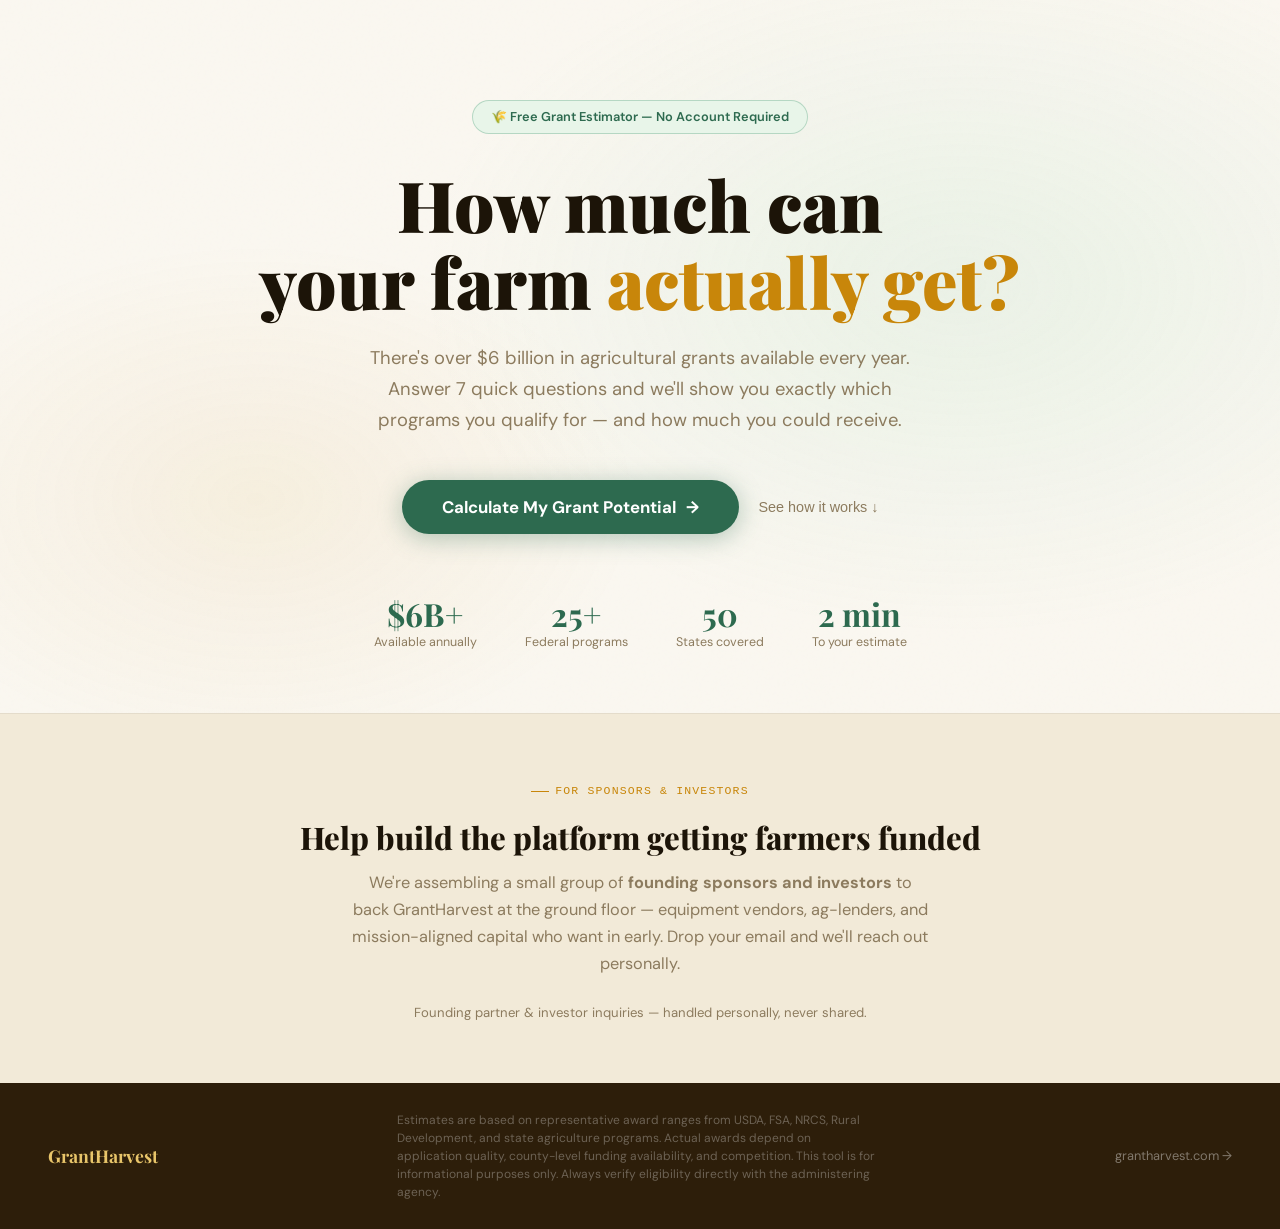
==== commit 027f8530: "estimator embed: auto-height iframe (kill forced 100vh + fixed footer, add height reporter) Removes " ====
--- a/estimator/index.html
+++ b/estimator/index.html
@@ -827,6 +827,12 @@
   .range-value  { font-size: 2.2rem; }
 }
 
+</style>
+<style>
+/* EMBED: auto-height iframe, full-bleed, page-scrollable */
+#landing,#wizard,#results{min-height:0!important;}
+#wizard,#results{padding-top:28px!important;}
+.wizard-footer{position:static!important;backdrop-filter:none!important;}
 </style>
 </head>
 <body>
@@ -2824,5 +2830,9 @@
 <!-- Beehiiv attribution — forwards UTM params to the subscribe form for source tracking -->
 <script type="text/javascript" async src="https://subscribe-forms.beehiiv.com/attribution.js"></script>
 
+
+<script>
+(function(){function H(){return Math.max(document.body.scrollHeight,document.documentElement.scrollHeight,document.body.offsetHeight,document.documentElement.offsetHeight);}function pH(){try{parent.postMessage({ghEstimatorHeight:H()},'*');}catch(e){}}function pT(){try{parent.postMessage({ghEstimatorScrollTop:true},'*');}catch(e){}}addEventListener('load',pH);addEventListener('resize',pH);if(window.ResizeObserver){try{new ResizeObserver(pH).observe(document.body);}catch(e){}}document.addEventListener('click',function(){setTimeout(pH,60);setTimeout(pH,350);});setInterval(pH,700);var _s=window.scrollTo;window.scrollTo=function(){pT();setTimeout(pH,50);return _s.apply(window,arguments);};})();
+</script>
 </body>
 </html>
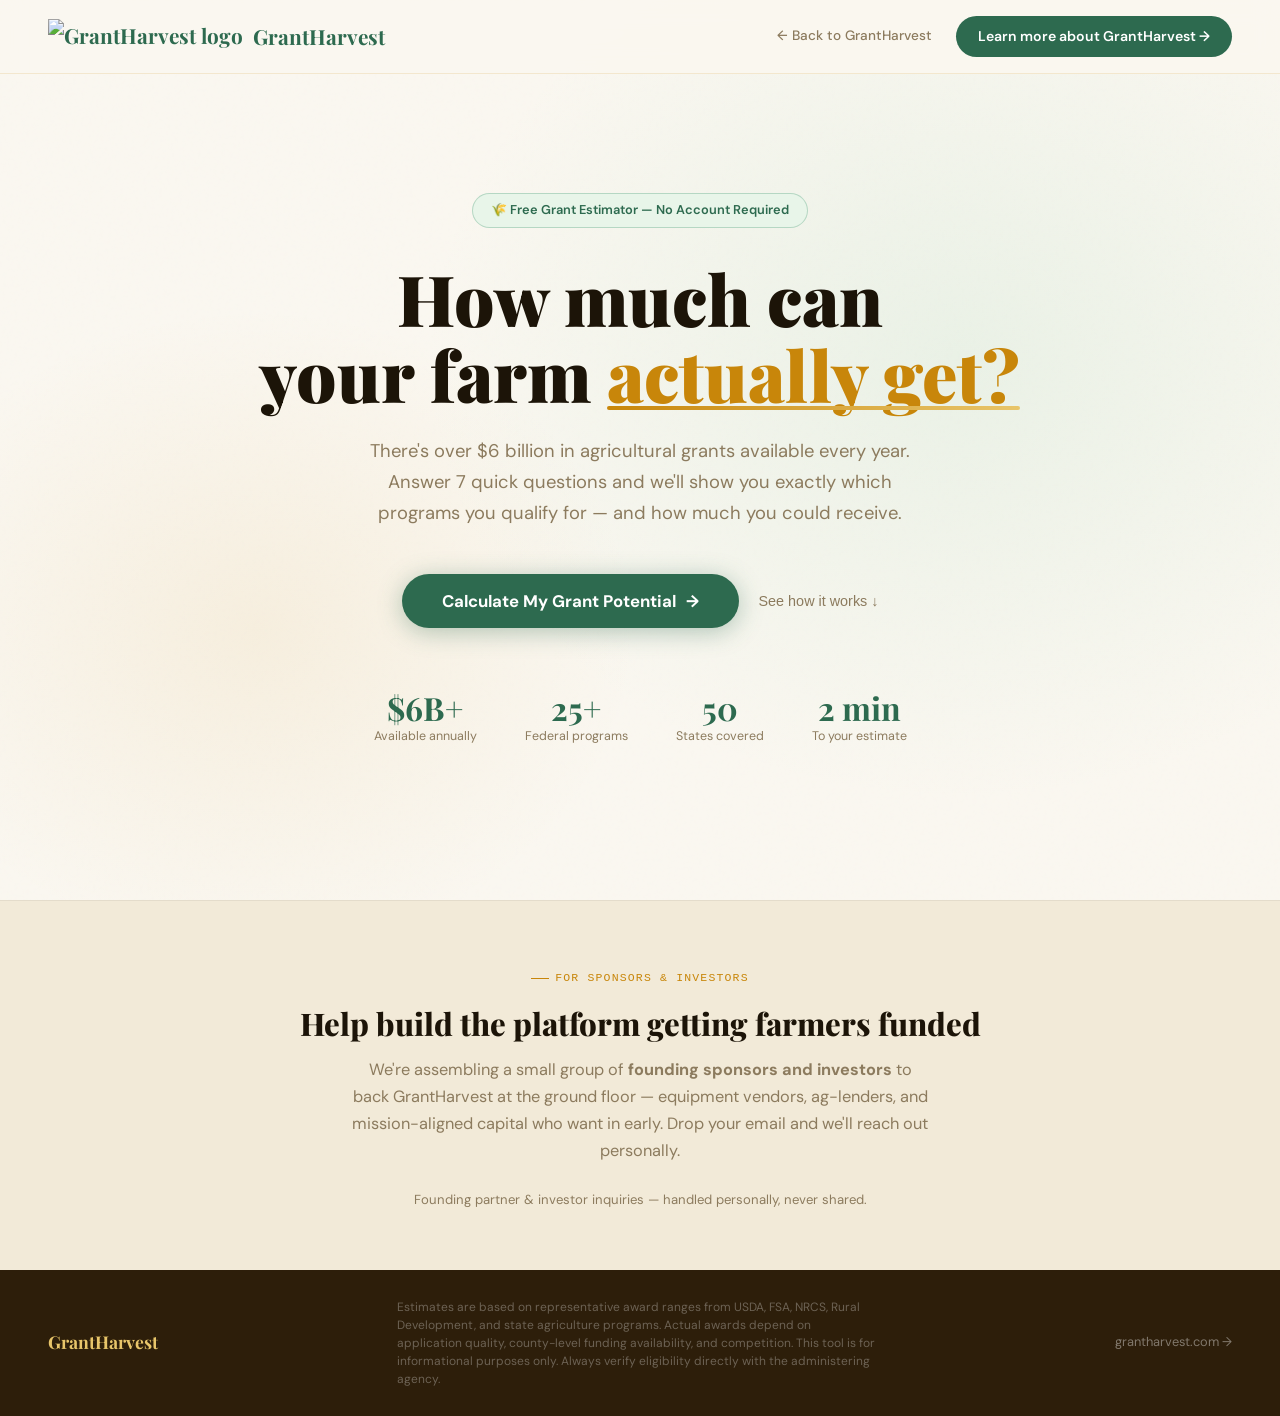
==== commit a684f18c: "Update index.html" ====
--- a/estimator/index.html
+++ b/estimator/index.html
@@ -6,8 +6,8 @@
   <title>GrantHarvest — Estimate Your Grants + Join the Waitlist</title>
 
   <!-- Favicon (GrantHarvest leaf-compass mark) -->
-  <link rel="icon" type="image/png" sizes="48x48" href="[data-uri]">
-  <link rel="apple-touch-icon" href="[data-uri]">
+  <link rel="icon" type="image/png" sizes="48x48" href="logos/favicon.png">
+  <link rel="apple-touch-icon" href="logos/apple-touch-icon.png">
   <meta name="description" content="Find out how much grant funding your agricultural business could receive. Free calculator covering 25+ USDA and state programs. Powered by GrantHarvest.">
   <meta property="og:title" content="Farm Grant Estimator — GrantHarvest">
   <meta property="og:description" content="There's $6 billion in agricultural grants out there. Find out how much your farm could get.">
@@ -18,824 +18,21 @@
   <link href="https://fonts.googleapis.com/css2?family=Playfair+Display:wght@400;700;900&family=DM+Sans:wght@300;400;500;600;700&family=DM+Mono:wght@400;500&display=swap" rel="stylesheet">
 
   <!-- Styles -->
-  <style>
-/* ─────────────────────────────────────────────────────────────────────────────
-   GrantHarvest — Grant Sizing Tool
-   css/styles.css
-───────────────────────────────────────────────────────────────────────────── */
-
-/* ── DESIGN TOKENS (matches GrantHarvest brand) ──────────────────────────── */
-:root {
-  --soil:      #1C1408;
-  --bark:      #2D1E0A;
-  --harvest:   #C8860A;
-  --wheat:     #E8C56A;
-  --sage:      #2D6A4F;
-  --meadow:    #40916C;
-  --sprout:    #74C69D;
-  --cream:     #FAF7F0;
-  --parchment: #F2EAD8;
-  --stone:     #8C7B5E;
-  --mist:      #E8F5E9;
-  --ink:       #1A1208;
-
-  --ff-display: 'Playfair Display', Georgia, serif;
-  --ff-body:    'DM Sans', sans-serif;
-  --ff-mono:    'DM Mono', monospace;
-
-  --r:    12px;
-  --r-lg: 20px;
-  --shadow:    0 4px 32px rgba(28,20,8,0.10);
-  --shadow-lg: 0 12px 60px rgba(28,20,8,0.16);
-}
-
-/* ── RESET ───────────────────────────────────────────────────────────────── */
-*, *::before, *::after { box-sizing: border-box; margin: 0; padding: 0; }
-html { scroll-behavior: smooth; }
-body {
-  font-family: var(--ff-body);
-  background: var(--cream);
-  color: var(--ink);
-  overflow-x: hidden;
-  line-height: 1.6;
-}
-
-/* ── NAV ─────────────────────────────────────────────────────────────────── */
-nav {
-  position: fixed; top: 0; left: 0; right: 0; z-index: 200;
-  display: flex; align-items: center; justify-content: space-between;
-  padding: 16px 48px;
-  background: rgba(250,247,240,0.94);
-  backdrop-filter: blur(12px);
-  border-bottom: 1px solid rgba(200,134,10,0.15);
-  animation: slideDown 0.5s ease both;
-}
-@keyframes slideDown {
-  from { transform: translateY(-100%); opacity: 0; }
-  to   { transform: translateY(0); opacity: 1; }
-}
-.nav-logo {
-  display: flex; align-items: center; gap: 10px;
-  font-family: var(--ff-display); font-size: 1.3rem; font-weight: 700;
-  color: var(--sage); text-decoration: none;
-}
-.nav-logo svg { width: 30px; height: 30px; }
-.nav-right { display: flex; align-items: center; gap: 24px; }
-.nav-back {
-  font-size: 0.85rem; font-weight: 500; color: var(--stone);
-  text-decoration: none; transition: color 0.2s;
-}
-.nav-back:hover { color: var(--sage); }
-.nav-cta {
-  background: var(--sage); color: white;
-  padding: 9px 22px; border-radius: 100px;
-  font-size: 0.88rem; font-weight: 600; font-family: var(--ff-body);
-  text-decoration: none; border: none; cursor: pointer;
-  transition: background 0.2s, transform 0.2s;
-  display: inline-flex; align-items: center; gap: 6px;
-}
-.nav-cta:hover { background: var(--meadow); transform: translateY(-1px); }
-
-/* ── LANDING HERO ────────────────────────────────────────────────────────── */
-#landing {
-  min-height: 100vh;
-  display: flex; align-items: center; justify-content: center;
-  padding: 100px 24px 60px;
-  position: relative; overflow: hidden;
-}
-.landing-bg {
-  position: absolute; inset: 0; z-index: 0;
-  background:
-    radial-gradient(ellipse 60% 70% at 75% 40%, rgba(116,198,157,0.12) 0%, transparent 70%),
-    radial-gradient(ellipse 50% 60% at 20% 70%, rgba(200,134,10,0.08) 0%, transparent 60%),
-    var(--cream);
-}
-.landing-bg::after {
-  content: '';
-  position: absolute; inset: 0;
-  background-image: url("data:image/svg+xml,%3Csvg viewBox='0 0 256 256' xmlns='http://www.w3.org/2000/svg'%3E%3Cfilter id='noise'%3E%3CfeTurbulence type='fractalNoise' baseFrequency='0.9' numOctaves='4' stitchTiles='stitch'/%3E%3C/filter%3E%3Crect width='100%25' height='100%25' filter='url(%23noise)' opacity='0.03'/%3E%3C/svg%3E");
-  pointer-events: none; opacity: 0.4;
-}
-.landing-inner {
-  position: relative; z-index: 1;
-  max-width: 780px; text-align: center;
-}
-.landing-badge {
-  display: inline-flex; align-items: center; gap: 8px;
-  background: var(--mist); border: 1px solid rgba(64,145,108,0.3);
-  padding: 6px 18px; border-radius: 100px;
-  font-size: 0.8rem; font-weight: 600; color: var(--sage);
-  margin-bottom: 32px;
-  animation: fadeUp 0.7s 0.1s ease both;
-}
-.landing-headline {
-  font-family: var(--ff-display);
-  font-size: clamp(2.6rem, 6vw, 4.4rem);
-  font-weight: 900; line-height: 1.08;
-  color: var(--soil); margin-bottom: 24px;
-  animation: fadeUp 0.7s 0.25s ease both;
-}
-.landing-headline .accent {
-  color: var(--harvest);
-  display: inline-block;
-}
-.landing-sub {
-  font-size: 1.15rem; color: var(--stone); line-height: 1.7;
-  max-width: 540px; margin: 0 auto 44px;
-  animation: fadeUp 0.7s 0.4s ease both;
-}
-.landing-cta-row {
-  display: flex; align-items: center; justify-content: center;
-  gap: 20px; flex-wrap: wrap;
-  animation: fadeUp 0.7s 0.55s ease both;
-}
-.btn-primary {
-  background: var(--sage); color: white;
-  padding: 16px 40px; border-radius: 100px;
-  font-weight: 700; font-size: 1.05rem; font-family: var(--ff-body);
-  border: none; cursor: pointer; text-decoration: none;
-  display: inline-flex; align-items: center; gap: 10px;
-  box-shadow: 0 4px 24px rgba(45,106,79,0.35);
-  transition: all 0.25s ease; white-space: nowrap;
-}
-.btn-primary:hover {
-  background: var(--meadow); transform: translateY(-2px);
-  box-shadow: 0 8px 36px rgba(45,106,79,0.4);
-}
-.btn-ghost {
-  color: var(--stone); font-size: 0.9rem; font-weight: 500;
-  background: none; border: none; cursor: pointer;
-  display: inline-flex; align-items: center; gap: 6px;
-  transition: color 0.2s;
-}
-.btn-ghost:hover { color: var(--sage); }
-.landing-stats {
-  display: flex; justify-content: center; gap: 48px; margin-top: 64px;
-  animation: fadeUp 0.7s 0.7s ease both;
-}
-.landing-stat-num {
-  font-family: var(--ff-display); font-size: 2rem; font-weight: 700;
-  color: var(--sage); line-height: 1;
-}
-.landing-stat-label { font-size: 0.78rem; color: var(--stone); margin-top: 3px; }
-
-/* ── SECTION VISIBILITY ──────────────────────────────────────────────────── */
-#wizard, #results { display: none; }
-#wizard.active, #results.active { display: block; }
-
-/* ── WIZARD LAYOUT ───────────────────────────────────────────────────────── */
-#wizard {
-  min-height: 100vh;
-  padding-top: 70px;
-  background: var(--cream);
-}
-.wizard-layout {
-  max-width: 860px; margin: 0 auto;
-  padding: 40px 24px 100px;
-}
-
-/* ── PROGRESS ────────────────────────────────────────────────────────────── */
-.wizard-progress {
-  margin-bottom: 40px;
-}
-.progress-header {
-  display: flex; align-items: center; justify-content: space-between;
-  margin-bottom: 12px;
-}
-.progress-label {
-  font-family: var(--ff-mono); font-size: 0.72rem; font-weight: 500;
-  color: var(--harvest); letter-spacing: 0.1em; text-transform: uppercase;
-}
-.progress-tally {
-  font-size: 0.82rem; font-weight: 600; color: var(--sage);
-  opacity: 0; transition: opacity 0.4s;
-}
-.progress-tally.visible { opacity: 1; }
-.progress-tally span { color: var(--harvest); }
-
-.progress-steps {
-  display: flex; align-items: center; gap: 0;
-  position: relative;
-}
-.progress-track {
-  position: absolute; top: 50%; transform: translateY(-50%);
-  left: 16px; right: 16px; height: 2px;
-  background: rgba(140,123,94,0.2); z-index: 0;
-}
-.progress-track-fill {
-  height: 100%; background: var(--sage);
-  transition: width 0.4s ease; border-radius: 2px;
-}
-.step-dot-wrap {
-  flex: 1; display: flex; justify-content: center; position: relative; z-index: 1;
-}
-.step-dot {
-  width: 32px; height: 32px; border-radius: 50%;
-  display: flex; align-items: center; justify-content: center;
-  font-size: 0.72rem; font-weight: 700; font-family: var(--ff-mono);
-  background: white; border: 2px solid rgba(140,123,94,0.3);
-  color: var(--stone); transition: all 0.3s ease;
-  cursor: default;
-}
-.step-dot.completed {
-  background: var(--sage); border-color: var(--sage); color: white;
-}
-.step-dot.active {
-  background: var(--sage); border-color: var(--sage); color: white;
-  box-shadow: 0 0 0 4px rgba(45,106,79,0.18);
-  animation: dotPulse 2s infinite;
-}
-@keyframes dotPulse {
-  0%, 100% { box-shadow: 0 0 0 4px rgba(45,106,79,0.18); }
-  50%       { box-shadow: 0 0 0 8px rgba(45,106,79,0.08); }
-}
-.step-dot.completed::after { content: '✓'; font-size: 0.85rem; }
-
-/* ── STEP CONTENT ────────────────────────────────────────────────────────── */
-#step-content {
-  min-height: 420px;
-}
-.step-header {
-  text-align: center; margin-bottom: 40px;
-}
-.step-emoji {
-  font-size: 2.8rem; line-height: 1; margin-bottom: 16px;
-  display: block;
-}
-.step-title {
-  font-family: var(--ff-display);
-  font-size: clamp(1.6rem, 3vw, 2.2rem);
-  font-weight: 700; color: var(--soil);
-  margin-bottom: 10px; line-height: 1.2;
-}
-.step-subtitle {
-  font-size: 1rem; color: var(--stone); max-width: 480px; margin: 0 auto;
-}
-.step-multi-hint {
-  display: inline-flex; align-items: center; gap: 6px;
-  background: var(--mist); border: 1px solid rgba(64,145,108,0.3);
-  padding: 4px 14px; border-radius: 100px;
-  font-size: 0.75rem; font-weight: 600; color: var(--sage);
-  margin-top: 12px;
-}
-
-/* ── OPTION CARDS ────────────────────────────────────────────────────────── */
-.options-grid {
-  display: grid;
-  grid-template-columns: repeat(auto-fill, minmax(160px, 1fr));
-  gap: 12px;
-}
-.options-grid.wide {
-  grid-template-columns: repeat(auto-fill, minmax(200px, 1fr));
-}
-.option-card {
-  position: relative;
-  background: white;
-  border: 1.5px solid rgba(200,134,10,0.2);
-  border-radius: var(--r);
-  padding: 20px 16px 18px;
-  text-align: center;
-  cursor: pointer;
-  transition: all 0.18s ease;
-  user-select: none;
-}
-.option-card:hover {
-  border-color: var(--meadow);
-  box-shadow: 0 4px 20px rgba(45,106,79,0.12);
-  transform: translateY(-2px);
-}
-.option-card.selected {
-  background: var(--sage);
-  border-color: var(--sage);
-  color: white;
-  transform: translateY(-2px);
-  box-shadow: 0 6px 24px rgba(45,106,79,0.3);
-}
-.option-card.selected .card-label { color: white; }
-.option-card.selected .card-sublabel { color: rgba(255,255,255,0.75); }
-.card-check {
-  position: absolute; top: 8px; right: 8px;
-  width: 20px; height: 20px; border-radius: 50%;
-  background: rgba(255,255,255,0.25);
-  display: flex; align-items: center; justify-content: center;
-  font-size: 0.65rem; color: white;
-  opacity: 0; transition: opacity 0.18s;
-}
-.option-card.selected .card-check { opacity: 1; }
-.card-icon { font-size: 2rem; line-height: 1; margin-bottom: 10px; display: block; }
-.card-label {
-  font-size: 0.88rem; font-weight: 600; color: var(--soil);
-  line-height: 1.3; transition: color 0.18s;
-}
-.card-sublabel {
-  font-size: 0.72rem; color: var(--stone); margin-top: 4px;
-  line-height: 1.3; transition: color 0.18s;
-}
-
-/* Unlock badge on demographics cards */
-.card-unlock {
-  position: absolute; top: -8px; left: 50%; transform: translateX(-50%);
-  background: var(--harvest); color: white;
-  font-size: 0.58rem; font-weight: 700; padding: 2px 8px; border-radius: 100px;
-  white-space: nowrap; text-transform: uppercase; letter-spacing: 0.05em;
-  opacity: 0; transition: opacity 0.3s;
-}
-.option-card.selected .card-unlock { opacity: 1; }
-
-/* ── STATE SELECT STEP ───────────────────────────────────────────────────── */
-.state-select-wrap {
-  max-width: 480px; margin: 0 auto;
-}
-.state-select-inner {
-  position: relative;
-}
-.state-select-inner::after {
-  content: '▾';
-  position: absolute; right: 16px; top: 50%; transform: translateY(-50%);
-  color: var(--stone); pointer-events: none; font-size: 1rem;
-}
-select#state-select {
-  width: 100%; padding: 16px 44px 16px 20px;
-  border: 1.5px solid rgba(200,134,10,0.25);
-  border-radius: var(--r);
-  background: white; color: var(--ink);
-  font-family: var(--ff-body); font-size: 1rem; font-weight: 500;
-  appearance: none; -webkit-appearance: none;
-  cursor: pointer; outline: none;
-  transition: border-color 0.2s, box-shadow 0.2s;
-}
-select#state-select:focus {
-  border-color: var(--sage);
-  box-shadow: 0 0 0 3px rgba(45,106,79,0.12);
-}
-.state-preview {
-  margin-top: 20px;
-  background: white; border: 1.5px solid rgba(64,145,108,0.25);
-  border-radius: var(--r); padding: 20px 24px;
-  animation: fadeUp 0.3s ease both;
-}
-.state-preview-name {
-  font-family: var(--ff-display); font-size: 1.1rem; font-weight: 700;
-  color: var(--soil); margin-bottom: 8px;
-}
-.state-preview-stats {
-  display: flex; gap: 24px; margin-top: 12px;
-}
-.sp-stat-num {
-  font-family: var(--ff-display); font-size: 1.3rem; font-weight: 700;
-  color: var(--sage);
-}
-.sp-stat-label { font-size: 0.72rem; color: var(--stone); margin-top: 2px; }
-.state-tier-badge {
-  display: inline-flex; align-items: center; gap: 5px;
-  font-size: 0.72rem; font-weight: 700; padding: 3px 10px; border-radius: 100px;
-  margin-bottom: 6px;
-}
-.tier-1 { background: var(--mist); color: var(--sage); }
-.tier-2 { background: #FFF8E8; color: #B45309; }
-.tier-3 { background: var(--parchment); color: var(--stone); }
-
-/* ── REVENUE CARDS (larger) ──────────────────────────────────────────────── */
-.options-grid.revenue-grid {
-  grid-template-columns: repeat(auto-fill, minmax(220px, 1fr));
-  gap: 10px;
-}
-.option-card.revenue-card {
-  text-align: left; padding: 16px 18px;
-  display: flex; align-items: center; gap: 14px;
-}
-.revenue-icon { font-size: 1.5rem; flex-shrink: 0; }
-.revenue-text {}
-.revenue-range { font-size: 0.9rem; font-weight: 700; color: var(--soil); }
-.revenue-sub   { font-size: 0.72rem; color: var(--stone); margin-top: 2px; }
-.option-card.revenue-card.selected .revenue-range { color: white; }
-.option-card.revenue-card.selected .revenue-sub   { color: rgba(255,255,255,0.75); }
-
-/* ── WIZARD FOOTER ───────────────────────────────────────────────────────── */
-.wizard-footer {
-  position: fixed; bottom: 0; left: 0; right: 0; z-index: 100;
-  background: rgba(250,247,240,0.96);
-  backdrop-filter: blur(10px);
-  border-top: 1px solid rgba(200,134,10,0.15);
-  padding: 16px 24px;
-}
-.wizard-footer-inner {
-  max-width: 860px; margin: 0 auto;
-  display: flex; align-items: center; justify-content: space-between; gap: 16px;
-}
-.btn-back {
-  background: none; border: 1.5px solid rgba(140,123,94,0.35);
-  border-radius: 100px; padding: 12px 24px;
-  font-family: var(--ff-body); font-size: 0.9rem; font-weight: 600;
-  color: var(--stone); cursor: pointer;
-  transition: all 0.2s; display: flex; align-items: center; gap: 8px;
-}
-.btn-back:hover { border-color: var(--sage); color: var(--sage); }
-.btn-back:disabled { opacity: 0.3; cursor: default; }
-.btn-next {
-  background: var(--sage); color: white;
-  border: none; border-radius: 100px; padding: 14px 36px;
-  font-family: var(--ff-body); font-size: 0.95rem; font-weight: 700;
-  cursor: pointer; transition: all 0.2s;
-  display: flex; align-items: center; gap: 8px;
-  box-shadow: 0 4px 20px rgba(45,106,79,0.3);
-}
-.btn-next:hover:not(:disabled) {
-  background: var(--meadow); transform: translateY(-1px);
-  box-shadow: 0 6px 28px rgba(45,106,79,0.38);
-}
-.btn-next:disabled { opacity: 0.4; cursor: default; transform: none; box-shadow: none; }
-.btn-next.final-step { background: var(--harvest); box-shadow: 0 4px 20px rgba(200,134,10,0.35); }
-.btn-next.final-step:hover:not(:disabled) { background: #b07409; }
-.footer-hint { font-size: 0.78rem; color: var(--stone); }
-
-/* ── STEP TRANSITIONS ────────────────────────────────────────────────────── */
-@keyframes stepEnterRight {
-  from { opacity: 0; transform: translateX(32px); }
-  to   { opacity: 1; transform: translateX(0); }
-}
-@keyframes stepEnterLeft {
-  from { opacity: 0; transform: translateX(-32px); }
-  to   { opacity: 1; transform: translateX(0); }
-}
-@keyframes stepExit {
-  from { opacity: 1; }
-  to   { opacity: 0; }
-}
-#step-content.enter-forward  { animation: stepEnterRight 0.28s ease both; }
-#step-content.enter-backward { animation: stepEnterLeft  0.28s ease both; }
-
-/* ── TOAST NOTIFICATIONS ─────────────────────────────────────────────────── */
-#toast-container {
-  position: fixed; bottom: 90px; right: 24px; z-index: 300;
-  display: flex; flex-direction: column; gap: 10px;
-  align-items: flex-end;
-}
-.toast {
-  background: var(--bark); color: white;
-  padding: 12px 18px; border-radius: var(--r);
-  font-size: 0.82rem; font-weight: 500;
-  max-width: 300px; line-height: 1.4;
-  border-left: 4px solid var(--harvest);
-  box-shadow: var(--shadow);
-  animation: toastIn 0.3s ease both;
-}
-.toast strong { color: var(--wheat); }
-@keyframes toastIn {
-  from { opacity: 0; transform: translateX(20px) scale(0.95); }
-  to   { opacity: 1; transform: translateX(0) scale(1); }
-}
-
-/* ── RESULTS PAGE ────────────────────────────────────────────────────────── */
-#results {
-  min-height: 100vh;
-  padding-top: 70px;
-  background: var(--cream);
-}
-
-/* Hero */
-.results-hero {
-  background: var(--bark);
-  padding: 64px 24px 72px;
-  text-align: center;
-  position: relative; overflow: hidden;
-}
-.results-hero::before {
-  content: '';
-  position: absolute; inset: 0;
-  background:
-    radial-gradient(ellipse 60% 80% at 50% 0%, rgba(116,198,157,0.10) 0%, transparent 70%),
-    radial-gradient(ellipse 40% 50% at 80% 100%, rgba(200,134,10,0.08) 0%, transparent 60%);
-  pointer-events: none;
-}
-.results-hero-inner {
-  position: relative; z-index: 1;
-  max-width: 780px; margin: 0 auto;
-}
-.results-badge {
-  display: inline-flex; align-items: center; gap: 7px;
-  background: rgba(116,198,157,0.15); border: 1px solid rgba(116,198,157,0.35);
-  padding: 5px 16px; border-radius: 100px;
-  font-size: 0.78rem; font-weight: 600; color: var(--sprout);
-  margin-bottom: 24px;
-  animation: fadeUp 0.6s ease both;
-}
-.results-label {
-  font-family: var(--ff-mono); font-size: 0.75rem; font-weight: 500;
-  color: rgba(255,255,255,0.45); letter-spacing: 0.12em; text-transform: uppercase;
-  margin-bottom: 20px;
-  animation: fadeUp 0.6s 0.1s ease both;
-}
-.results-range {
-  display: flex; align-items: center; justify-content: center;
-  gap: 16px; flex-wrap: wrap; margin-bottom: 20px;
-  animation: fadeUp 0.6s 0.2s ease both;
-}
-.range-value {
-  font-family: var(--ff-display);
-  font-size: clamp(2.8rem, 8vw, 5rem);
-  font-weight: 900; line-height: 1; color: var(--wheat);
-}
-.range-sep {
-  font-family: var(--ff-display); font-size: 2.5rem; font-weight: 300;
-  color: rgba(255,255,255,0.3); margin: 0 4px;
-}
-.results-meta {
-  font-size: 1rem; color: rgba(255,255,255,0.55);
-  animation: fadeUp 0.6s 0.3s ease both;
-}
-.results-meta strong { color: var(--sprout); }
-
-/* Stats strip */
-.results-stats {
-  display: grid; grid-template-columns: repeat(3, 1fr);
-  background: rgba(255,255,255,0.05);
-  border-top: 1px solid rgba(255,255,255,0.08);
-  margin-top: 40px;
-  animation: fadeUp 0.6s 0.4s ease both;
-}
-.rstat {
-  padding: 20px; text-align: center;
-  border-right: 1px solid rgba(255,255,255,0.08);
-}
-.rstat:last-child { border-right: none; }
-.rstat-num {
-  font-family: var(--ff-display); font-size: 1.8rem; font-weight: 700;
-  color: var(--wheat); line-height: 1;
-}
-.rstat-label { font-size: 0.75rem; color: rgba(255,255,255,0.45); margin-top: 4px; }
-
-/* Urgency banner */
-.urgency-banner {
-  background: #FFF8E8; border-top: 3px solid var(--harvest);
-  padding: 14px 32px;
-  display: flex; align-items: center; justify-content: center; gap: 10px;
-  font-size: 0.88rem; font-weight: 600; color: var(--bark);
-  animation: fadeUp 0.5s 0.5s ease both;
-}
-.urgency-dot {
-  width: 8px; height: 8px; border-radius: 50%;
-  background: var(--harvest); flex-shrink: 0;
-  animation: urgencyPulse 1.5s infinite;
-}
-@keyframes urgencyPulse {
-  0%, 100% { opacity: 1; transform: scale(1); }
-  50%       { opacity: 0.5; transform: scale(1.3); }
-}
-
-/* Results body */
-.results-body {
-  max-width: 960px; margin: 0 auto;
-  padding: 48px 24px 100px;
-}
-
-/* Section header */
-.section-label {
-  display: inline-flex; align-items: center; gap: 6px;
-  font-family: var(--ff-mono); font-size: 0.72rem; font-weight: 500;
-  color: var(--harvest); letter-spacing: 0.1em; text-transform: uppercase;
-  margin-bottom: 8px;
-}
-.section-label::before { content: ''; width: 18px; height: 1.5px; background: var(--harvest); }
-.section-title {
-  font-family: var(--ff-display); font-size: 1.5rem; font-weight: 700;
-  color: var(--soil); margin-bottom: 24px;
-}
-
-/* ── GRANT CARDS ─────────────────────────────────────────────────────────── */
-#grants-container {
-  display: grid; gap: 16px; margin-bottom: 48px;
-}
-.grant-result-card {
-  background: white; border-radius: var(--r);
-  border: 1.5px solid rgba(200,134,10,0.15);
-  border-left: 4px solid var(--sage);
-  padding: 20px 24px;
-  transition: box-shadow 0.2s, transform 0.2s;
-  animation: fadeUp 0.4s ease both;
-}
-.grant-result-card:hover {
-  box-shadow: var(--shadow);
-  transform: translateY(-2px);
-}
-.grant-result-card.type-state { border-left-color: #1D4ED8; }
-.grant-result-card.type-private { border-left-color: var(--harvest); }
-.grant-card-header {
-  display: flex; align-items: flex-start;
-  justify-content: space-between; gap: 16px; margin-bottom: 10px;
-  flex-wrap: wrap;
-}
-.grant-card-name {
-  font-family: var(--ff-display); font-size: 1.05rem; font-weight: 700;
-  color: var(--soil); line-height: 1.3;
-}
-.grant-card-fullname {
-  font-size: 0.78rem; color: var(--stone); margin-top: 2px;
-}
-.grant-amount-range {
-  font-family: var(--ff-display); font-size: 1.1rem; font-weight: 700;
-  color: var(--harvest); white-space: nowrap; flex-shrink: 0;
-}
-.grant-card-tags {
-  display: flex; gap: 6px; flex-wrap: wrap; margin-bottom: 10px;
-}
-.grant-tag {
-  background: var(--parchment); color: var(--stone);
-  font-size: 0.65rem; font-weight: 700; padding: 2px 9px;
-  border-radius: 100px; text-transform: uppercase; letter-spacing: 0.04em;
-}
-.grant-tag.federal { background: var(--mist); color: var(--sage); }
-.grant-tag.urgent  { background: #FEF3C7; color: #92400E; }
-.grant-tag.rolling { background: #E0F2FE; color: #0C4A6E; }
-.grant-card-desc {
-  font-size: 0.85rem; color: var(--stone); line-height: 1.6;
-  margin-bottom: 14px;
-}
-.grant-card-footer {
-  display: flex; align-items: center; justify-content: space-between;
-  flex-wrap: wrap; gap: 10px;
-}
-.grant-timeline {
-  font-size: 0.75rem; color: var(--stone);
-  display: flex; gap: 16px; flex-wrap: wrap;
-}
-.grant-timeline span { display: flex; align-items: center; gap: 4px; }
-.grant-timeline strong { color: var(--ink); font-weight: 600; }
-.grant-link {
-  font-size: 0.8rem; font-weight: 600; color: var(--sage);
-  text-decoration: none; display: flex; align-items: center; gap: 4px;
-  transition: gap 0.2s;
-}
-.grant-link:hover { gap: 8px; }
-
-/* Match score bar */
-.match-row {
-  display: flex; align-items: center; gap: 10px; margin-top: 10px;
-}
-.match-label { font-size: 0.65rem; color: #AAA; white-space: nowrap; }
-.match-track {
-  flex: 1; height: 4px; background: #F0EDE6; border-radius: 2px; overflow: hidden;
-}
-.match-fill { height: 100%; border-radius: 2px; background: var(--sage); }
-.match-pct { font-size: 0.68rem; font-weight: 700; color: var(--sage); white-space: nowrap; }
-
-/* ── STATE BONUS CARD ─────────────────────────────────────────────────────── */
-.state-bonus-card {
-  background: linear-gradient(135deg, var(--sage) 0%, var(--meadow) 100%);
-  color: white; border-radius: var(--r-lg);
-  padding: 28px 32px; margin-bottom: 48px;
-  display: flex; align-items: center; gap: 24px; flex-wrap: wrap;
-}
-.state-bonus-icon { font-size: 2.5rem; flex-shrink: 0; }
-.state-bonus-label {
-  font-size: 0.72rem; font-weight: 700; letter-spacing: 0.08em;
-  text-transform: uppercase; color: rgba(255,255,255,0.65); margin-bottom: 4px;
-}
-.state-bonus-name {
-  font-family: var(--ff-display); font-size: 1.4rem; font-weight: 700;
-  color: white; margin-bottom: 2px;
-}
-.state-bonus-range { font-size: 1rem; color: var(--wheat); font-weight: 600; }
-.state-bonus-desc  { font-size: 0.82rem; color: rgba(255,255,255,0.7); margin-top: 4px; }
-
-/* ── LIVE GRANTS SECTION ─────────────────────────────────────────────────── */
-#live-grants-container {
-  margin-bottom: 48px;
-}
-.live-status {
-  display: flex; align-items: center; gap: 8px;
-  font-size: 0.8rem; color: var(--stone); margin-bottom: 20px;
-}
-.live-dot {
-  width: 8px; height: 8px; border-radius: 50%;
-  background: var(--sprout); flex-shrink: 0;
-}
-.live-dot.stale { background: var(--stone); }
-
-/* ── LEAD CAPTURE ────────────────────────────────────────────────────────── */
-.lead-capture {
-  background: var(--bark);
-  border-radius: var(--r-lg); padding: 44px 40px;
-  text-align: center; margin-top: 64px;
-  position: relative; overflow: hidden;
-}
-.lead-capture::before {
-  content: '';
-  position: absolute; inset: 0;
-  background: radial-gradient(ellipse 60% 80% at 50% 0%, rgba(116,198,157,0.1) 0%, transparent 70%);
-  pointer-events: none;
-}
-.lead-capture-inner { position: relative; z-index: 1; }
-.lead-eyebrow {
-  font-family: var(--ff-mono); font-size: 0.72rem; font-weight: 500;
-  color: var(--sprout); letter-spacing: 0.1em; text-transform: uppercase;
-  margin-bottom: 12px;
-}
-.lead-title {
-  font-family: var(--ff-display); font-size: 2rem; font-weight: 700;
-  color: white; line-height: 1.2; margin-bottom: 12px;
-}
-.lead-title span { color: var(--wheat); }
-.lead-sub {
-  font-size: 1rem; color: rgba(255,255,255,0.55);
-  max-width: 480px; margin: 0 auto 32px; line-height: 1.6;
-}
-.lead-form {
-  display: flex; gap: 10px; max-width: 480px; margin: 0 auto;
-  flex-wrap: wrap; justify-content: center;
-}
-.lead-input {
-  flex: 1 1 260px; padding: 14px 20px;
-  border: 1.5px solid rgba(255,255,255,0.15);
-  border-radius: 100px; background: rgba(255,255,255,0.08);
-  color: white; font-family: var(--ff-body); font-size: 0.95rem;
-  outline: none; transition: border-color 0.2s;
-  min-width: 200px;
-}
-.lead-input::placeholder { color: rgba(255,255,255,0.35); }
-.lead-input:focus { border-color: rgba(116,198,157,0.5); }
-.lead-submit {
-  background: var(--harvest); color: white;
-  border: none; border-radius: 100px; padding: 14px 28px;
-  font-family: var(--ff-body); font-size: 0.95rem; font-weight: 700;
-  cursor: pointer; white-space: nowrap;
-  transition: all 0.2s;
-  box-shadow: 0 4px 20px rgba(200,134,10,0.4);
-}
-.lead-submit:hover { background: #b07409; transform: translateY(-1px); }
-.lead-trust {
-  font-size: 0.75rem; color: rgba(255,255,255,0.3);
-  margin-top: 14px;
-}
-.lead-success {
-  display: none; text-align: center;
-  padding: 20px;
-}
-.lead-success-icon { font-size: 2.5rem; margin-bottom: 10px; }
-.lead-success-text { color: var(--sprout); font-weight: 600; font-size: 1.05rem; }
-
-/* ── FOOTER ──────────────────────────────────────────────────────────────── */
-footer {
-  background: var(--bark);
-  padding: 28px 48px;
-  display: flex; align-items: center; justify-content: space-between;
-  flex-wrap: wrap; gap: 16px;
-}
-.footer-brand {
-  font-family: var(--ff-display); font-size: 1.1rem; font-weight: 700;
-  color: var(--wheat);
-}
-.footer-note { font-size: 0.75rem; color: rgba(255,255,255,0.3); max-width: 480px; line-height: 1.5; }
-.footer-link { color: rgba(255,255,255,0.4); font-size: 0.8rem; text-decoration: none; }
-.footer-link:hover { color: var(--sprout); }
-
-/* ── GENERAL ANIMATIONS ──────────────────────────────────────────────────── */
-@keyframes fadeUp {
-  from { transform: translateY(20px); opacity: 0; }
-  to   { transform: translateY(0);    opacity: 1; }
-}
-@keyframes fadeIn {
-  from { opacity: 0; }
-  to   { opacity: 1; }
-}
-
-/* ── RESPONSIVE ──────────────────────────────────────────────────────────── */
-@media (max-width: 640px) {
-  nav { padding: 14px 20px; }
-  .nav-back { display: none; }
-  .landing-stats { gap: 24px; }
-  .wizard-layout { padding: 28px 16px 100px; }
-  .options-grid { grid-template-columns: repeat(2, 1fr); gap: 8px; }
-  .options-grid.wide { grid-template-columns: 1fr 1fr; }
-  .options-grid.revenue-grid { grid-template-columns: 1fr; }
-  .results-stats { grid-template-columns: 1fr 1fr 1fr; }
-  .rstat-num { font-size: 1.3rem; }
-  .results-hero { padding: 48px 16px 56px; }
-  .lead-capture { padding: 32px 20px; }
-  .lead-form { flex-direction: column; }
-  .lead-input { border-radius: var(--r); }
-  .lead-submit { border-radius: var(--r); }
-  footer { flex-direction: column; }
-  .grant-card-header { flex-direction: column; }
-  .state-bonus-card { flex-direction: column; gap: 16px; }
-  .state-preview-stats { flex-direction: column; gap: 12px; }
-  .progress-steps { display: none; }
-  .progress-track { display: none; }
-}
-@media (max-width: 480px) {
-  .options-grid { grid-template-columns: 1fr 1fr; }
-  .range-value  { font-size: 2.2rem; }
-}
-
-</style>
-<style>
-/* EMBED: auto-height iframe, full-bleed, page-scrollable */
-#landing,#wizard,#results{min-height:0!important;}
-#wizard,#results{padding-top:28px!important;}
-.wizard-footer{position:static!important;backdrop-filter:none!important;}
-</style>
+  <link rel="stylesheet" href="css/styles.css">
 </head>
 <body>
+
+<!-- ─── NAV ──────────────────────────────────────────────────────────────── -->
+<nav>
+  <a href="https://grantharvest.com" class="nav-logo">
+    <img src="logos/grantharvest-logo.png" alt="GrantHarvest logo" style="height:34px;width:auto;display:block;">
+    GrantHarvest
+  </a>
+  <div class="nav-right">
+    <a href="https://grantharvest.com" class="nav-back">← Back to GrantHarvest</a>
+    <a href="#" class="nav-cta" onclick="scrollToWaitlist(event)">Learn more about GrantHarvest →</a>
+  </div>
+</nav>
 
 <!-- ─── LANDING ───────────────────────────────────────────────────────────── -->
 <section id="landing">
@@ -1097,1658 +294,10 @@
 <div id="toast-container"></div>
 
 <!-- ─── SCRIPTS (load order matters) ─────────────────────────────────────── -->
-<script>
-/* ─────────────────────────────────────────────────────────────────────────────
-   GrantHarvest — Grant Sizing Tool
-   js/data.js  —  Static Baseline Grant Database
-
-   This is the foundation data layer. The live endpoint /api/grants.json
-   (served by api/refresh.js on a daily cron) overlays and enriches this
-   data when available. If the live endpoint is unreachable, this file
-   is the complete fallback.
-
-   Schema v1.0 | Last manual review: June 2026 (all 22 URLs browser-verified live)
-   Sources: USDA NRCS, FSA, Rural Development, AMS, SARE, SBA, grants.gov
-───────────────────────────────────────────────────────────────────────────── */
-
-'use strict';
-
-// ─── SIZE / REVENUE LOOKUP MAPS ──────────────────────────────────────────────
-
-const FARM_SIZE_ACRES = {
-  hobby:       5,
-  small:       30,
-  family:     150,
-  mid:        600,
-  large:     2000,
-};
-
-const REVENUE_MIDPOINTS = {
-  micro:       17500,
-  low:         67500,
-  small:      175000,
-  moderate:   625000,
-  large:     3000000,
-  commercial:10000000,
-};
-
-// ─── FEDERAL & NATIONAL GRANT PROGRAMS ───────────────────────────────────────
-/*
-  Each record:
-    id              unique key
-    name            short name / acronym
-    fullName        official full program name
-    agency          administering agency
-    type            federal | state | private
-    purposes[]      conservation | equipment | emergency | research |
-                    marketing | energy | labor | land | organic | beginning-farmer
-    farmTypes[]     all | row-crops | specialty | livestock | dairy |
-                    poultry | aquaculture | nursery | organic | mixed
-    sizeMin         minimum acres (null = no minimum)
-    sizeMax         maximum acres (null = no maximum)
-    revenueMax      AGI/revenue ceiling in USD (null = no cap)
-    amountMin       lowest realistic single-award amount
-    amountMax       highest realistic single-award amount
-    amountAvg       typical award for a well-matched applicant
-    urgency         urgent | high | medium | low
-    status          open | soon | rolling | closed
-    applicationWindow  plain-language window description
-    processingDaysMin  days from application to decision
-    processingDaysMax
-    disbursementNote   plain-language payment timing
-    priorityDemographics[]  beginning-farmer | veteran | minority | women
-    stateSpecific   null (all states) or array of eligible state codes
-    practiceBonus[] practices that increase relevance score
-    description     2–3 sentence plain-language description
-    url             authoritative source URL
-*/
-
-const GRANT_PROGRAMS = [
-
-  // ── CONSERVATION ────────────────────────────────────────────────────────
-
-  {
-    id: 'eqip',
-    name: 'EQIP',
-    fullName: 'Environmental Quality Incentives Program',
-    agency: 'USDA NRCS',
-    type: 'federal',
-    purposes: ['conservation', 'equipment', 'land'],
-    farmTypes: ['all'],
-    sizeMin: 1, sizeMax: null, revenueMax: 2000000,
-    amountMin: 5000, amountMax: 450000, amountAvg: 75000,
-    urgency: 'medium', status: 'rolling',
-    applicationWindow: 'Rolling sign-up; county NRCS offices rank applications periodically',
-    processingDaysMin: 60, processingDaysMax: 120,
-    disbursementNote: 'Cost-share payment upon practice completion; typically 30–90 days after',
-    priorityDemographics: ['beginning-farmer', 'veteran', 'minority', 'women'],
-    stateSpecific: null,
-    practiceBonus: ['conservation', 'energy'],
-    description: 'USDA\'s largest conservation program, providing cost-share payments (up to 75%) for improving soil health, water quality, wildlife habitat, and air quality on working agricultural lands. Priority applicants receive higher payment rates.',
-    url: 'https://www.nrcs.usda.gov/programs-initiatives/environmental-quality-incentives-program',
-  },
-
-  {
-    id: 'csp',
-    name: 'CSP',
-    fullName: 'Conservation Stewardship Program',
-    agency: 'USDA NRCS',
-    type: 'federal',
-    purposes: ['conservation', 'land'],
-    farmTypes: ['all'],
-    sizeMin: 10, sizeMax: null, revenueMax: 2000000,
-    amountMin: 20000, amountMax: 200000, amountAvg: 65000,
-    urgency: 'medium', status: 'rolling',
-    applicationWindow: 'Annual ranking periods; applications accepted year-round',
-    processingDaysMin: 90, processingDaysMax: 180,
-    disbursementNote: 'Annual payments over 5-year contract',
-    priorityDemographics: ['beginning-farmer', 'veteran', 'minority', 'women'],
-    stateSpecific: null,
-    practiceBonus: ['conservation'],
-    description: 'Annual stewardship payments reward farmers who maintain and build on existing conservation systems. 5-year contracts with performance-based payments for adopting advanced practices beyond the baseline — the more you do, the more you earn.',
-    url: 'https://www.nrcs.usda.gov/programs-initiatives/conservation-stewardship-program',
-  },
-
-  {
-    id: 'rcpp',
-    name: 'RCPP',
-    fullName: 'Regional Conservation Partnership Program',
-    agency: 'USDA NRCS',
-    type: 'federal',
-    purposes: ['conservation', 'land', 'research'],
-    farmTypes: ['all'],
-    sizeMin: 50, sizeMax: null, revenueMax: null,
-    amountMin: 100000, amountMax: 2000000, amountAvg: 400000,
-    urgency: 'low', status: 'soon',
-    applicationWindow: 'Competitive NOFA; typically spring — check nrcs.usda.gov',
-    processingDaysMin: 120, processingDaysMax: 270,
-    disbursementNote: 'Multi-year project disbursement tied to milestones',
-    priorityDemographics: ['beginning-farmer', 'minority'],
-    stateSpecific: null,
-    practiceBonus: ['conservation'],
-    description: 'Landscape-scale conservation projects delivered through partner organizations (watershed districts, tribes, land trusts). Best for farms within an active RCPP partnership area — your NRCS office can confirm enrollment opportunities.',
-    url: 'https://www.nrcs.usda.gov/programs-initiatives/regional-conservation-partnership-program',
-  },
-
-  {
-    id: 'acep',
-    name: 'ACEP',
-    fullName: 'Agricultural Conservation Easement Program',
-    agency: 'USDA NRCS',
-    type: 'federal',
-    purposes: ['land', 'conservation'],
-    farmTypes: ['all'],
-    sizeMin: 50, sizeMax: null, revenueMax: null,
-    amountMin: 100000, amountMax: 3000000, amountAvg: 550000,
-    urgency: 'low', status: 'rolling',
-    applicationWindow: 'Rolling; county NRCS offices',
-    processingDaysMin: 180, processingDaysMax: 365,
-    disbursementNote: 'Lump sum or installment at easement closing',
-    priorityDemographics: ['beginning-farmer', 'minority'],
-    stateSpecific: null,
-    practiceBonus: ['conservation'],
-    description: 'Pays landowners fair market value to place permanent or long-term easements protecting productive agricultural land and wetlands from development. A major source of capital for retiring farmers transitioning land to the next generation.',
-    url: 'https://www.nrcs.usda.gov/programs-initiatives/agricultural-conservation-easement-program',
-  },
-
-  {
-    id: 'crp',
-    name: 'CRP',
-    fullName: 'Conservation Reserve Program',
-    agency: 'USDA FSA',
-    type: 'federal',
-    purposes: ['conservation', 'land'],
-    farmTypes: ['row-crops', 'mixed', 'all'],
-    sizeMin: 10, sizeMax: null, revenueMax: null,
-    amountMin: 10000, amountMax: 300000, amountAvg: 45000,
-    urgency: 'low', status: 'rolling',
-    applicationWindow: 'Annual general sign-up + continuous sign-up for priority practices',
-    processingDaysMin: 60, processingDaysMax: 120,
-    disbursementNote: 'Annual rental payments for 10–15 year contract',
-    priorityDemographics: ['beginning-farmer', 'minority', 'women'],
-    stateSpecific: null,
-    practiceBonus: ['conservation'],
-    description: 'Annual per-acre rental payments ($50–$300+/acre) for converting environmentally sensitive cropland to conservation cover for 10–15 years. Also includes the CLEAR30 option for 30-year permanent retirement.',
-    url: 'https://www.fsa.usda.gov/resources/conservation/conservation-reserve-program',
-  },
-
-  // ── VALUE-ADDED & MARKETING ──────────────────────────────────────────────
-
-  {
-    id: 'vapg',
-    name: 'VAPG',
-    fullName: 'Value-Added Producer Grant',
-    agency: 'USDA Rural Development',
-    type: 'federal',
-    purposes: ['marketing', 'equipment'],
-    farmTypes: ['all'],
-    sizeMin: 1, sizeMax: null, revenueMax: null,
-    amountMin: 25000, amountMax: 200000, amountAvg: 100000,
-    urgency: 'high', status: 'soon',
-    applicationWindow: 'Annual NOFA; typically December–February',
-    processingDaysMin: 90, processingDaysMax: 150,
-    disbursementNote: 'Quarterly reimbursements over 2-year project period',
-    priorityDemographics: ['beginning-farmer', 'veteran', 'minority', 'women'],
-    stateSpecific: null,
-    practiceBonus: ['direct-market', 'value-added'],
-    description: 'Helps agricultural producers enter new markets or develop value-added products. Planning grants (up to $50K) fund feasibility studies and business plans; working capital grants (up to $200K) fund operating costs of a new venture. Requires a 1:1 matching contribution (cash or in-kind).',
-    url: 'https://www.rd.usda.gov/programs-services/business-programs/value-added-producer-grants',
-  },
-
-  {
-    id: 'fmpp',
-    name: 'FMPP',
-    fullName: 'Farmers Market Promotion Program',
-    agency: 'USDA AMS',
-    type: 'federal',
-    purposes: ['marketing', 'labor'],
-    farmTypes: ['all'],
-    sizeMin: 1, sizeMax: null, revenueMax: null,
-    amountMin: 50000, amountMax: 500000, amountAvg: 150000,
-    urgency: 'medium', status: 'soon',
-    applicationWindow: 'Annual NOFA; typically spring',
-    processingDaysMin: 90, processingDaysMax: 180,
-    disbursementNote: 'Quarterly reimbursements',
-    priorityDemographics: ['beginning-farmer', 'minority', 'women'],
-    stateSpecific: null,
-    practiceBonus: ['direct-market'],
-    description: 'Develops, coordinates, and expands direct producer-to-consumer markets — farmers markets, CSAs, farm stands, and agritourism. Covers infrastructure, outreach, technology, and operations.',
-    url: 'https://www.ams.usda.gov/services/grants/fmpp',
-  },
-
-  {
-    id: 'lfpp',
-    name: 'LFPP',
-    fullName: 'Local Food Promotion Program',
-    agency: 'USDA AMS',
-    type: 'federal',
-    purposes: ['marketing', 'equipment', 'labor'],
-    farmTypes: ['all'],
-    sizeMin: 1, sizeMax: null, revenueMax: null,
-    amountMin: 50000, amountMax: 500000, amountAvg: 175000,
-    urgency: 'medium', status: 'soon',
-    applicationWindow: 'Annual NOFA; typically spring',
-    processingDaysMin: 90, processingDaysMax: 180,
-    disbursementNote: 'Quarterly reimbursements',
-    priorityDemographics: ['beginning-farmer', 'minority', 'women'],
-    stateSpecific: null,
-    practiceBonus: ['direct-market', 'value-added'],
-    description: 'Supports development and expansion of regional food systems — aggregation, processing, distribution, storage, and marketing infrastructure. Ideal for mid-tier value-chain projects and food hubs.',
-    url: 'https://www.ams.usda.gov/services/grants/lfpp',
-  },
-
-  // ── ENERGY ──────────────────────────────────────────────────────────────
-
-  {
-    id: 'reap',
-    name: 'REAP',
-    fullName: 'Rural Energy for America Program',
-    agency: 'USDA Rural Development',
-    type: 'federal',
-    purposes: ['energy', 'equipment'],
-    farmTypes: ['all'],
-    sizeMin: 1, sizeMax: null, revenueMax: null,
-    amountMin: 2500, amountMax: 1000000, amountAvg: 80000,
-    urgency: 'high', status: 'rolling',
-    applicationWindow: 'Quarterly application cycles; rolling pre-applications accepted',
-    processingDaysMin: 45, processingDaysMax: 90,
-    disbursementNote: 'Upon project completion or phased for large projects',
-    priorityDemographics: [],
-    stateSpecific: null,
-    practiceBonus: ['energy', 'solar'],
-    description: 'Grants cover up to 25% of eligible project costs for renewable energy systems (solar, wind, biogas) or energy efficiency improvements. The remaining 75% can be financed through the REAP guaranteed loan — making it a powerful combo.',
-    url: 'https://www.rd.usda.gov/programs-services/energy-programs/rural-energy-america-program-renewable-energy-systems-energy-efficiency-improvement-grants',
-  },
-
-  {
-    id: 'high-energy',
-    name: 'High Energy Cost Grant',
-    fullName: 'High Energy Cost Grant Program',
-    agency: 'USDA Rural Utilities Service',
-    type: 'federal',
-    purposes: ['energy', 'land'],
-    farmTypes: ['all'],
-    sizeMin: 1, sizeMax: null, revenueMax: null,
-    amountMin: 100000, amountMax: 4000000, amountAvg: 500000,
-    urgency: 'low', status: 'soon',
-    applicationWindow: 'Annual NOFA; competitive',
-    processingDaysMin: 120, processingDaysMax: 240,
-    disbursementNote: 'Project-based milestone disbursement',
-    priorityDemographics: [],
-    stateSpecific: ['AK','HI','MT','ND','SD','WY','ID','NM','NV','ME','VT','NH','WV','MS','AR'],
-    practiceBonus: ['energy'],
-    description: 'Grants for rural communities and businesses in areas where energy costs are 275% above the national average. Funds improvements to generation, transmission, and distribution infrastructure — a major opportunity for remote agricultural operations.',
-    url: 'https://www.rd.usda.gov/programs-services/electric-programs/high-energy-cost-grants',
-  },
-
-  // ── RESEARCH ────────────────────────────────────────────────────────────
-
-  {
-    id: 'sare-farmer',
-    name: 'SARE Farmer/Rancher Grant',
-    fullName: 'SARE — Farmer/Rancher Research Grant',
-    agency: 'SARE (USDA-funded)',
-    type: 'federal',
-    purposes: ['research', 'conservation'],
-    farmTypes: ['all'],
-    sizeMin: 1, sizeMax: null, revenueMax: null,
-    amountMin: 7500, amountMax: 30000, amountAvg: 18000,
-    urgency: 'medium', status: 'open',
-    applicationWindow: 'Annual; varies by region — fall through winter',
-    processingDaysMin: 60, processingDaysMax: 120,
-    disbursementNote: 'Milestone-based reimbursements',
-    priorityDemographics: ['beginning-farmer', 'minority', 'women'],
-    stateSpecific: null,
-    practiceBonus: ['organic', 'conservation'],
-    description: 'Small grants for farmers to conduct on-farm research into sustainable practices. Test new crops, compare tillage systems, evaluate pest management strategies, or document innovations — then share results with your region.',
-    url: 'https://www.sare.org/grants/',
-  },
-
-  {
-    id: 'sare-research',
-    name: 'SARE Research & Education Grant',
-    fullName: 'SARE — Research & Education Grant',
-    agency: 'SARE (USDA-funded)',
-    type: 'federal',
-    purposes: ['research'],
-    farmTypes: ['all'],
-    sizeMin: 50, sizeMax: null, revenueMax: null,
-    amountMin: 75000, amountMax: 200000, amountAvg: 130000,
-    urgency: 'medium', status: 'open',
-    applicationWindow: 'Annual NOFA; varies by SARE region',
-    processingDaysMin: 90, processingDaysMax: 150,
-    disbursementNote: 'Quarterly reimbursements over 2-3 year project',
-    priorityDemographics: [],
-    stateSpecific: null,
-    practiceBonus: ['organic', 'conservation'],
-    description: 'Larger collaborative grants for farmer-researcher teams addressing regional sustainable agriculture challenges. Requires at least one farmer co-cooperator. Multi-year projects that generate transferable knowledge.',
-    url: 'https://www.sare.org/grants/',
-  },
-
-  {
-    id: 'scbgp',
-    name: 'Specialty Crop Block Grant',
-    fullName: 'Specialty Crop Block Grant Program',
-    agency: 'USDA AMS → State Dept. of Agriculture',
-    type: 'federal',
-    purposes: ['research', 'marketing', 'conservation'],
-    farmTypes: ['specialty', 'organic', 'nursery', 'aquaculture'],
-    sizeMin: 1, sizeMax: null, revenueMax: null,
-    amountMin: 10000, amountMax: 500000, amountAvg: 100000,
-    urgency: 'medium', status: 'rolling',
-    applicationWindow: 'State-administered; typically spring–summer — check your state dept. of agriculture',
-    processingDaysMin: 90, processingDaysMax: 180,
-    disbursementNote: 'Varies by state; typically quarterly',
-    priorityDemographics: ['beginning-farmer', 'minority', 'women'],
-    stateSpecific: null,
-    practiceBonus: ['organic', 'direct-market'],
-    description: 'Federal block grants distributed through state agriculture departments exclusively for fruits, vegetables, tree nuts, dried fruits, horticulture, and nursery crops. Apply directly through your state\'s department of agriculture.',
-    url: 'https://www.ams.usda.gov/services/grants/scbgp',
-  },
-
-  {
-    id: 'sbir',
-    name: 'SBIR / STTR — Agriculture',
-    fullName: 'Small Business Innovation Research / Technology Transfer — USDA NIFA',
-    agency: 'USDA NIFA / SBA',
-    type: 'federal',
-    purposes: ['research', 'equipment'],
-    farmTypes: ['all'],
-    sizeMin: 1, sizeMax: null, revenueMax: null,
-    amountMin: 150000, amountMax: 1500000, amountAvg: 400000,
-    urgency: 'medium', status: 'rolling',
-    applicationWindow: 'Multiple solicitations annually; see sbir.gov',
-    processingDaysMin: 90, processingDaysMax: 180,
-    disbursementNote: 'Phase I then Phase II awards',
-    priorityDemographics: ['women', 'minority'],
-    stateSpecific: null,
-    practiceBonus: ['precision-ag', 'value-added'],
-    description: 'Competitive R&D grants for small businesses developing agricultural innovations — precision ag technology, climate resilience tools, food safety systems, or novel crop varieties. Phase I ($150K–$275K) proves feasibility; Phase II (up to $1.5M) commercializes.',
-    url: 'https://www.nifa.usda.gov/grants/programs/sbir-sttr',
-  },
-
-  // ── ORGANIC ──────────────────────────────────────────────────────────────
-
-  {
-    id: 'occsp',
-    name: 'OCCSP',
-    fullName: 'Organic Certification Cost Share Program',
-    agency: 'USDA AMS',
-    type: 'federal',
-    purposes: ['organic'],
-    farmTypes: ['all'],
-    sizeMin: 1, sizeMax: null, revenueMax: null,
-    amountMin: 100, amountMax: 750, amountAvg: 450,
-    urgency: 'low', status: 'rolling',
-    applicationWindow: 'Annual; through state dept. of agriculture',
-    processingDaysMin: 30, processingDaysMax: 60,
-    disbursementNote: 'Reimbursement within 60 days of application',
-    priorityDemographics: [],
-    stateSpecific: null,
-    practiceBonus: ['organic'],
-    description: 'Reimburses up to 75% (max $750 per scope) of USDA organic certification costs. Separate reimbursements for each certification scope — crops, livestock, wild crops, and handling. Stack multiple scopes for higher total reimbursement.',
-    url: 'https://www.fsa.usda.gov/resources/programs/organic-certification-cost-share-program-occsp',
-  },
-
-  // ── EMERGENCY ────────────────────────────────────────────────────────────
-
-  {
-    id: 'ecp',
-    name: 'ECP',
-    fullName: 'Emergency Conservation Program',
-    agency: 'USDA FSA',
-    type: 'federal',
-    purposes: ['emergency', 'land', 'conservation'],
-    farmTypes: ['all'],
-    sizeMin: 1, sizeMax: null, revenueMax: null,
-    amountMin: 10000, amountMax: 500000, amountAvg: 80000,
-    urgency: 'urgent', status: 'rolling',
-    applicationWindow: 'Post-disaster; rolling — contact local FSA office immediately after disaster',
-    processingDaysMin: 30, processingDaysMax: 90,
-    disbursementNote: 'Upon practice completion; emergency situations expedited',
-    priorityDemographics: ['beginning-farmer', 'minority', 'women'],
-    stateSpecific: null,
-    practiceBonus: [],
-    description: 'Cost-share assistance to restore agricultural lands and facilities damaged by natural disasters. Covers debris removal, fence repair, infrastructure restoration, and soil stabilization. Must apply within 60 days of qualifying disaster.',
-    url: 'https://www.fsa.usda.gov/resources/disaster-recovery/emergency-conservation-program-ecp',
-  },
-
-  {
-    id: 'fsa-emergency-loan',
-    name: 'FSA Emergency Loan',
-    fullName: 'Emergency Farm Loan — USDA FSA',
-    agency: 'USDA FSA',
-    type: 'federal',
-    purposes: ['emergency'],
-    farmTypes: ['all'],
-    sizeMin: 1, sizeMax: null, revenueMax: null,
-    amountMin: 25000, amountMax: 500000, amountAvg: 150000,
-    urgency: 'urgent', status: 'rolling',
-    applicationWindow: 'Available in presidentially or SBA-designated disaster counties; rolling',
-    processingDaysMin: 30, processingDaysMax: 60,
-    disbursementNote: 'Within 30 days of loan approval',
-    priorityDemographics: ['beginning-farmer', 'minority', 'women'],
-    stateSpecific: null,
-    practiceBonus: [],
-    description: 'Low-interest emergency loans (up to $500K at ~2.75% fixed) for farmers in disaster-designated counties who suffered physical or production losses and cannot obtain credit elsewhere. Covers real property losses, equipment, and essential family living needs.',
-    url: 'https://www.fsa.usda.gov/resources/loans/emergency-farm-loans',
-  },
-
-  {
-    id: 'lfp',
-    name: 'LFP',
-    fullName: 'Livestock Forage Disaster Program',
-    agency: 'USDA FSA',
-    type: 'federal',
-    purposes: ['emergency'],
-    farmTypes: ['livestock', 'dairy', 'mixed'],
-    sizeMin: 1, sizeMax: null, revenueMax: null,
-    amountMin: 3000, amountMax: 150000, amountAvg: 30000,
-    urgency: 'urgent', status: 'rolling',
-    applicationWindow: 'Annual, after D2 or higher drought designation in your county',
-    processingDaysMin: 30, processingDaysMax: 90,
-    disbursementNote: 'Annual payment following application review',
-    priorityDemographics: ['beginning-farmer', 'minority', 'women'],
-    stateSpecific: null,
-    practiceBonus: [],
-    description: 'Compensates eligible livestock producers for grazing losses caused by drought or fire on native or improved pastureland. Payment rate based on livestock type (beef, dairy, sheep, horses) and drought severity level.',
-    url: 'https://www.fsa.usda.gov/resources/disaster-recovery/livestock-forage-disaster-program-lfp',
-  },
-
-  {
-    id: 'lip',
-    name: 'LIP',
-    fullName: 'Livestock Indemnity Program',
-    agency: 'USDA FSA',
-    type: 'federal',
-    purposes: ['emergency'],
-    farmTypes: ['livestock', 'dairy', 'poultry', 'mixed'],
-    sizeMin: 1, sizeMax: null, revenueMax: null,
-    amountMin: 2000, amountMax: 200000, amountAvg: 35000,
-    urgency: 'urgent', status: 'rolling',
-    applicationWindow: 'Apply within 30 days of qualifying loss event',
-    processingDaysMin: 20, processingDaysMax: 60,
-    disbursementNote: 'Within 30 days of approval',
-    priorityDemographics: ['beginning-farmer', 'minority', 'women'],
-    stateSpecific: null,
-    practiceBonus: [],
-    description: 'Compensates livestock and poultry producers for losses caused by adverse weather events, attacks by federally-reintroduced predators, or disease outbreaks. Payments at 75% of market value for eligible livestock deaths.',
-    url: 'https://www.fsa.usda.gov/resources/disaster-recovery/livestock-indemnity-program-lip',
-  },
-
-  // ── BEGINNING FARMER ────────────────────────────────────────────────────
-
-  {
-    id: 'bf-direct-loan',
-    name: 'Beginning Farmer Direct Loan',
-    fullName: 'FSA Beginning Farmer Direct Farm Ownership Loan',
-    agency: 'USDA FSA',
-    type: 'federal',
-    purposes: ['beginning-farmer', 'land'],
-    farmTypes: ['all'],
-    sizeMin: 1, sizeMax: null, revenueMax: null,
-    amountMin: 25000, amountMax: 600000, amountAvg: 200000,
-    urgency: 'medium', status: 'rolling',
-    applicationWindow: 'Rolling; local FSA office',
-    processingDaysMin: 60, processingDaysMax: 120,
-    disbursementNote: 'At land purchase closing',
-    priorityDemographics: ['beginning-farmer', 'veteran', 'minority', 'women'],
-    stateSpecific: null,
-    practiceBonus: [],
-    description: 'Preferential direct loans for beginning farmers to purchase or enlarge a farm. Reduced down payment (5% vs standard 20%), below-market interest rate, and reserved loan funding pool. Also available for operating expenses via a companion operating loan.',
-    url: 'https://www.fsa.usda.gov/resources/loans/farm-ownership-loans',
-  },
-
-  // ── RURAL DEVELOPMENT ───────────────────────────────────────────────────
-
-  {
-    id: 'rbdg',
-    name: 'Rural Business Development Grant',
-    fullName: 'Rural Business Development Grant — USDA Rural Development',
-    agency: 'USDA Rural Development',
-    type: 'federal',
-    purposes: ['equipment', 'marketing', 'labor'],
-    farmTypes: ['all'],
-    sizeMin: 1, sizeMax: null, revenueMax: null,
-    amountMin: 10000, amountMax: 500000, amountAvg: 100000,
-    urgency: 'medium', status: 'rolling',
-    applicationWindow: 'Rolling through state Rural Development offices',
-    processingDaysMin: 60, processingDaysMax: 120,
-    disbursementNote: 'Quarterly reimbursements',
-    priorityDemographics: ['beginning-farmer', 'veteran', 'minority', 'women'],
-    stateSpecific: null,
-    practiceBonus: ['value-added', 'direct-market'],
-    description: 'Funds rural economic development and job-creation projects. Note: applications are submitted by a public body, federally recognized Tribe, or rural-serving nonprofit — not by individual farms or for-profit businesses directly — but the funded work (revolving loan funds, business incubators, technical assistance, infrastructure) directly benefits farm and value-chain enterprises. Access it by partnering with a local sponsor organization.',
-    url: 'https://www.rd.usda.gov/programs-services/business-programs/rural-business-development-grants',
-  },
-
-  // ── EQUITY / OUTREACH ────────────────────────────────────────────────────
-
-  {
-    id: 'section-2501',
-    name: '2501 Outreach Program',
-    fullName: 'Outreach & Assistance for Socially Disadvantaged Farmers (Section 2501)',
-    agency: 'USDA OPPE',
-    type: 'federal',
-    purposes: ['beginning-farmer', 'marketing', 'labor'],
-    farmTypes: ['all'],
-    sizeMin: 1, sizeMax: null, revenueMax: null,
-    amountMin: 50000, amountMax: 500000, amountAvg: 150000,
-    urgency: 'medium', status: 'soon',
-    applicationWindow: 'Annual NOFA; typically fall',
-    processingDaysMin: 90, processingDaysMax: 150,
-    disbursementNote: 'Quarterly reimbursements to recipient organizations',
-    priorityDemographics: ['minority', 'women'],
-    stateSpecific: null,
-    practiceBonus: [],
-    description: 'Funds community-based organizations providing outreach, education, and technical assistance to socially disadvantaged and veteran farmers. Services include farm business planning, credit counseling, land access support, and USDA program navigation.',
-    url: 'https://www.nifa.usda.gov/grants/programs/outreach-assistance-veteran-farmers-ranchers-2501-program',
-  },
-
-];
-
-
-// ─── STATE DATA ───────────────────────────────────────────────────────────────
-/*
-  tier 1: Very active state programs  — bonus $50K–$350K
-  tier 2: Active state programs       — bonus $25K–$150K
-  tier 3: Moderate programs           — bonus $15K–$75K
-
-  bonusMin / bonusMax: realistic additional state-level grant funding
-  programCount: approximate number of distinct state programs
-  specialty: farm types with particularly strong state program support
-*/
-
-const STATE_DATA = {
-  AL:{ name:'Alabama',         tier:3, bonusMin:15000, bonusMax:75000,  programCount:4,  specialty:['row-crops','livestock'] },
-  AK:{ name:'Alaska',          tier:2, bonusMin:30000, bonusMax:120000, programCount:5,  specialty:['aquaculture','specialty'] },
-  AZ:{ name:'Arizona',         tier:2, bonusMin:25000, bonusMax:100000, programCount:4,  specialty:['specialty','livestock'] },
-  AR:{ name:'Arkansas',        tier:2, bonusMin:20000, bonusMax:90000,  programCount:4,  specialty:['row-crops','poultry'] },
-  CA:{ name:'California',      tier:1, bonusMin:75000, bonusMax:350000, programCount:12, specialty:['specialty','organic','dairy'] },
-  CO:{ name:'Colorado',        tier:1, bonusMin:40000, bonusMax:175000, programCount:7,  specialty:['livestock','specialty','organic'] },
-  CT:{ name:'Connecticut',     tier:2, bonusMin:35000, bonusMax:150000, programCount:6,  specialty:['specialty','nursery','organic'] },
-  DE:{ name:'Delaware',        tier:2, bonusMin:25000, bonusMax:100000, programCount:4,  specialty:['row-crops','poultry'] },
-  FL:{ name:'Florida',         tier:2, bonusMin:30000, bonusMax:130000, programCount:6,  specialty:['specialty','nursery','aquaculture'] },
-  GA:{ name:'Georgia',         tier:2, bonusMin:25000, bonusMax:110000, programCount:5,  specialty:['specialty','poultry','row-crops'] },
-  HI:{ name:'Hawaii',          tier:1, bonusMin:45000, bonusMax:200000, programCount:7,  specialty:['specialty','organic','aquaculture'] },
-  ID:{ name:'Idaho',           tier:2, bonusMin:25000, bonusMax:110000, programCount:5,  specialty:['specialty','dairy','row-crops'] },
-  IL:{ name:'Illinois',        tier:2, bonusMin:35000, bonusMax:150000, programCount:6,  specialty:['row-crops','livestock'] },
-  IN:{ name:'Indiana',         tier:2, bonusMin:30000, bonusMax:130000, programCount:5,  specialty:['row-crops','livestock'] },
-  IA:{ name:'Iowa',            tier:1, bonusMin:45000, bonusMax:200000, programCount:8,  specialty:['row-crops','livestock','dairy'] },
-  KS:{ name:'Kansas',          tier:2, bonusMin:25000, bonusMax:100000, programCount:5,  specialty:['row-crops','livestock'] },
-  KY:{ name:'Kentucky',        tier:2, bonusMin:25000, bonusMax:110000, programCount:5,  specialty:['specialty','livestock','row-crops'] },
-  LA:{ name:'Louisiana',       tier:2, bonusMin:20000, bonusMax:90000,  programCount:4,  specialty:['row-crops','aquaculture'] },
-  ME:{ name:'Maine',           tier:1, bonusMin:50000, bonusMax:225000, programCount:8,  specialty:['specialty','organic','aquaculture'] },
-  MD:{ name:'Maryland',        tier:2, bonusMin:35000, bonusMax:150000, programCount:6,  specialty:['specialty','poultry','row-crops'] },
-  MA:{ name:'Massachusetts',   tier:1, bonusMin:55000, bonusMax:250000, programCount:9,  specialty:['specialty','organic','nursery'] },
-  MI:{ name:'Michigan',        tier:1, bonusMin:50000, bonusMax:225000, programCount:8,  specialty:['specialty','dairy','row-crops'] },
-  MN:{ name:'Minnesota',       tier:1, bonusMin:55000, bonusMax:250000, programCount:9,  specialty:['row-crops','dairy','specialty'] },
-  MS:{ name:'Mississippi',     tier:3, bonusMin:15000, bonusMax:70000,  programCount:4,  specialty:['row-crops','poultry'] },
-  MO:{ name:'Missouri',        tier:2, bonusMin:25000, bonusMax:110000, programCount:5,  specialty:['row-crops','livestock'] },
-  MT:{ name:'Montana',         tier:2, bonusMin:25000, bonusMax:100000, programCount:5,  specialty:['row-crops','livestock'] },
-  NE:{ name:'Nebraska',        tier:2, bonusMin:30000, bonusMax:130000, programCount:6,  specialty:['row-crops','livestock','dairy'] },
-  NV:{ name:'Nevada',          tier:3, bonusMin:15000, bonusMax:65000,  programCount:3,  specialty:['livestock','specialty'] },
-  NH:{ name:'New Hampshire',   tier:1, bonusMin:40000, bonusMax:175000, programCount:7,  specialty:['specialty','organic','dairy'] },
-  NJ:{ name:'New Jersey',      tier:2, bonusMin:35000, bonusMax:150000, programCount:6,  specialty:['specialty','nursery','organic'] },
-  NM:{ name:'New Mexico',      tier:2, bonusMin:20000, bonusMax:90000,  programCount:4,  specialty:['specialty','livestock'] },
-  NY:{ name:'New York',        tier:1, bonusMin:60000, bonusMax:280000, programCount:10, specialty:['dairy','specialty','organic'] },
-  NC:{ name:'North Carolina',  tier:2, bonusMin:30000, bonusMax:130000, programCount:6,  specialty:['specialty','poultry','livestock'] },
-  ND:{ name:'North Dakota',    tier:2, bonusMin:25000, bonusMax:100000, programCount:5,  specialty:['row-crops','livestock'] },
-  OH:{ name:'Ohio',            tier:2, bonusMin:35000, bonusMax:150000, programCount:6,  specialty:['row-crops','dairy','specialty'] },
-  OK:{ name:'Oklahoma',        tier:2, bonusMin:20000, bonusMax:90000,  programCount:4,  specialty:['row-crops','livestock'] },
-  OR:{ name:'Oregon',          tier:1, bonusMin:50000, bonusMax:225000, programCount:8,  specialty:['specialty','organic','nursery'] },
-  PA:{ name:'Pennsylvania',    tier:1, bonusMin:50000, bonusMax:225000, programCount:8,  specialty:['dairy','specialty','organic'] },
-  RI:{ name:'Rhode Island',    tier:2, bonusMin:30000, bonusMax:125000, programCount:5,  specialty:['specialty','aquaculture','organic'] },
-  SC:{ name:'South Carolina',  tier:2, bonusMin:20000, bonusMax:90000,  programCount:4,  specialty:['specialty','poultry','row-crops'] },
-  SD:{ name:'South Dakota',    tier:2, bonusMin:20000, bonusMax:90000,  programCount:4,  specialty:['row-crops','livestock'] },
-  TN:{ name:'Tennessee',       tier:2, bonusMin:25000, bonusMax:100000, programCount:5,  specialty:['specialty','livestock','row-crops'] },
-  TX:{ name:'Texas',           tier:2, bonusMin:30000, bonusMax:130000, programCount:6,  specialty:['livestock','row-crops','specialty'] },
-  UT:{ name:'Utah',            tier:2, bonusMin:20000, bonusMax:90000,  programCount:4,  specialty:['specialty','livestock'] },
-  VT:{ name:'Vermont',         tier:1, bonusMin:55000, bonusMax:250000, programCount:9,  specialty:['dairy','organic','specialty'] },
-  VA:{ name:'Virginia',        tier:2, bonusMin:30000, bonusMax:130000, programCount:6,  specialty:['specialty','livestock','poultry'] },
-  WA:{ name:'Washington',      tier:1, bonusMin:50000, bonusMax:225000, programCount:8,  specialty:['specialty','organic','dairy'] },
-  WV:{ name:'West Virginia',   tier:2, bonusMin:20000, bonusMax:90000,  programCount:4,  specialty:['specialty','livestock'] },
-  WI:{ name:'Wisconsin',       tier:1, bonusMin:50000, bonusMax:225000, programCount:8,  specialty:['dairy','specialty','organic'] },
-  WY:{ name:'Wyoming',         tier:2, bonusMin:20000, bonusMax:90000,  programCount:4,  specialty:['livestock','row-crops'] },
-  DC:{ name:'Washington D.C.', tier:3, bonusMin:15000, bonusMax:60000,  programCount:3,  specialty:['specialty','nursery'] },
-};
-
-const STATES_LIST = Object.entries(STATE_DATA)
-  .map(([code, d]) => ({ code, name: d.name }))
-  .sort((a, b) => a.name.localeCompare(b.name));
-
-</script>
-<script>
-/* ─────────────────────────────────────────────────────────────────────────────
-   GrantHarvest — Grant Sizing Tool
-   js/calculator.js  —  Scoring & Calculation Engine
-   Depends on: data.js (GRANT_PROGRAMS, STATE_DATA, FARM_SIZE_ACRES, REVENUE_MIDPOINTS)
-───────────────────────────────────────────────────────────────────────────── */
-
-'use strict';
-
-// ─── SCORING ─────────────────────────────────────────────────────────────────
-
-/**
- * Score a single grant against user answers.
- * Returns null if the grant is definitively ineligible.
- * Returns a numeric relevance score (0–100) otherwise.
- */
-function scoreGrant(grant, answers) {
-  const acres   = FARM_SIZE_ACRES[answers.farmSize]   || 30;
-  const revenue = REVENUE_MIDPOINTS[answers.revenue]  || 175000;
-
-  // ── Hard eligibility gates ────────────────────────────────────────────────
-  if (grant.sizeMin && acres < grant.sizeMin) return null;
-  if (grant.sizeMax && acres > grant.sizeMax) return null;
-  if (grant.revenueMax && revenue > grant.revenueMax) return null;
-
-  // Farm type gate (only filter if grant is not open to 'all')
-  if (!grant.farmTypes.includes('all')) {
-    if (!grant.farmTypes.includes(answers.farmType)) return null;
-  }
-
-  // State-specific gate
-  if (grant.stateSpecific && Array.isArray(grant.stateSpecific)) {
-    if (!grant.stateSpecific.includes(answers.state)) return null;
-  }
-
-  // ── Relevance scoring ─────────────────────────────────────────────────────
-  let score = 40; // base: passes eligibility
-
-  // Purpose match — most important factor
-  const purposes    = answers.purposes   || [];
-  const demographics = answers.demographics || [];
-  const practices   = answers.practices  || [];
-
-  const purposeHits = grant.purposes.filter(p => purposes.includes(p)).length;
-  score += purposeHits * 18;
-  // Small penalty if no purpose match (grant is eligible but off-target)
-  if (purposeHits === 0) score -= 15;
-
-  // Demographics priority
-  const demoHits = (grant.priorityDemographics || []).filter(d => demographics.includes(d)).length;
-  score += demoHits * 12;
-
-  // Practice bonus
-  const practiceHits = (grant.practiceBonus || []).filter(p => practices.includes(p)).length;
-  score += practiceHits * 8;
-
-  // Status freshness bonus
-  if (grant.status === 'open')    score += 10;
-  if (grant.status === 'rolling') score += 8;
-  if (grant.urgency === 'urgent') score += 5;
-  if (grant.urgency === 'high')   score += 3;
-
-  return Math.max(score, 0);
-}
-
-// ─── MAIN CALCULATOR ─────────────────────────────────────────────────────────
-
-/**
- * calculateGrants(answers) → result object
- *
- * answers shape:
- *   farmType   string   (row-crops | specialty | livestock | dairy | poultry |
- *                         aquaculture | nursery | organic | mixed)
- *   farmSize   string   (hobby | small | family | mid | large)
- *   state      string   (2-letter code)
- *   purposes   string[] (conservation | equipment | emergency | research |
- *                         marketing | energy | labor | land | organic | beginning-farmer)
- *   demographics string[] (beginning-farmer | veteran | minority | women)
- *   revenue    string   (micro | low | small | moderate | large | commercial)
- *   practices  string[] (conservation | organic | energy | direct-market |
- *                         value-added | precision-ag | solar)
- */
-function calculateGrants(answers) {
-  const stateData = STATE_DATA[answers.state] || {
-    name: 'Your State', tier: 3, bonusMin: 15000, bonusMax: 75000, programCount: 4
-  };
-
-  // Score all programs
-  const scored = [];
-  const liveData = window._liveGrantData || [];
-
-  // Merge static + any live data (live wins on duplicate id)
-  const liveIds = new Set(liveData.map(g => g.id));
-  const allPrograms = [...liveData, ...GRANT_PROGRAMS.filter(g => !liveIds.has(g.id))];
-
-  for (const grant of allPrograms) {
-    const s = scoreGrant(grant, answers);
-    if (s !== null) {
-      scored.push({ ...grant, matchScore: s });
-    }
-  }
-
-  // Sort: score descending, then amountMax descending
-  scored.sort((a, b) =>
-    b.matchScore !== a.matchScore
-      ? b.matchScore - a.matchScore
-      : b.amountMax - a.amountMax
-  );
-
-  const federal = scored.filter(g => g.type === 'federal');
-  const statePrograms = scored.filter(g => g.type === 'state');
-
-  // Range calculation
-  // Low:  sum of top-3 matching programs at their min amounts
-  // High: sum of top-7 matching programs at their max amounts + state bonus
-  const top3  = scored.slice(0, 3);
-  const top7  = scored.slice(0, 7);
-
-  const federalMin  = top3.filter(g => g.type === 'federal').reduce((s, g) => s + g.amountMin, 0);
-  const federalMax  = top7.filter(g => g.type === 'federal').reduce((s, g) => s + g.amountMax, 0);
-
-  const totalMin = Math.max(top3.reduce((s, g) => s + g.amountMin, 0) + stateData.bonusMin, 0);
-  const totalMax = top7.reduce((s, g) => s + g.amountMax, 0) + stateData.bonusMax;
-
-  // Urgency: programs that are open or high urgency
-  const urgent = scored.filter(g =>
-    g.status === 'open' || g.urgency === 'urgent' || g.urgency === 'high'
-  );
-
-  return {
-    programs:       scored,
-    totalMin,
-    totalMax,
-    federalMin,
-    federalMax,
-    stateMin:       stateData.bonusMin,
-    stateMax:       stateData.bonusMax,
-    federalCount:   federal.length,
-    stateCount:     statePrograms.length + 1, // +1 for state bucket
-    stateProgramCount: stateData.programCount,
-    urgentCount:    urgent.length,
-    topPrograms:    scored.slice(0, 10),
-    urgentPrograms: urgent.slice(0, 3),
-    stateData,
-  };
-}
-
-// ─── RUNNING TALLY (partial estimate during wizard) ──────────────────────────
-
-/**
- * Returns a rough estimate after step 2+ so we can show a running tally.
- * Uses only the answers collected so far.
- */
-function quickEstimate(partialAnswers) {
-  if (!partialAnswers.farmSize) return null;
-
-  const stateData = partialAnswers.state
-    ? (STATE_DATA[partialAnswers.state] || {bonusMin:15000, bonusMax:75000})
-    : {bonusMin:15000, bonusMax:75000};
-
-  const filled = Object.assign({
-    farmType: 'mixed', state: 'IA',
-    purposes: ['conservation', 'equipment'],
-    demographics: [], practices: [], revenue: 'small',
-  }, partialAnswers);
-
-  const result = calculateGrants(filled);
-  return { min: result.totalMin, max: result.totalMax };
-}
-
-// ─── FORMATTING UTILITIES ─────────────────────────────────────────────────────
-
-function formatCurrency(n) {
-  if (n >= 1000000) return '$' + (n / 1000000).toFixed(1).replace(/\.0$/, '') + 'M';
-  if (n >= 1000)    return '$' + Math.round(n / 1000) + 'K';
-  return '$' + n.toLocaleString();
-}
-
-function formatCurrencyFull(n) {
-  return '$' + Math.round(n).toLocaleString();
-}
-
-function getUrgencyLabel(urgency) {
-  switch (urgency) {
-    case 'urgent': return 'Open Now — Apply ASAP';
-    case 'high':   return 'Deadline Approaching';
-    case 'medium': return 'Upcoming Cycle';
-    case 'low':    return 'Planning Stage';
-    default:       return '';
-  }
-}
-
-function getStatusBadge(status, urgency) {
-  if (status === 'open' || urgency === 'urgent') {
-    return { text: 'Open Now', cls: 'urgent' };
-  }
-  if (status === 'rolling') {
-    return { text: 'Rolling', cls: 'rolling' };
-  }
-  if (status === 'soon' || urgency === 'high') {
-    return { text: 'Opening Soon', cls: 'urgent' };
-  }
-  return { text: 'Periodic', cls: '' };
-}
-
-</script>
-<script>
-/* ─────────────────────────────────────────────────────────────────────────────
-   GrantHarvest — Grant Sizing Tool
-   js/wizard.js  —  7-Step Wizard Controller
-   Depends on: data.js, calculator.js
-───────────────────────────────────────────────────────────────────────────── */
-
-'use strict';
-
-// ─── STEP DEFINITIONS ────────────────────────────────────────────────────────
-
-const WIZARD_STEPS = [
-
-  // Step 1: Operation Type
-  {
-    id: 'farmType',
-    emoji: '🌾',
-    title: 'What type of operation do you run?',
-    subtitle: 'Select the one that best describes your agricultural business.',
-    multiSelect: false,
-    answerKey: 'farmType',
-    options: [
-      { value:'row-crops',   icon:'🌽', label:'Row Crops',         sublabel:'Corn, wheat, soybeans, cotton, rice' },
-      { value:'specialty',   icon:'🍅', label:'Specialty Crops',   sublabel:'Vegetables, fruits, herbs, berries' },
-      { value:'livestock',   icon:'🐄', label:'Livestock / Ranch', sublabel:'Beef cattle, hogs, sheep, goats' },
-      { value:'dairy',       icon:'🥛', label:'Dairy',             sublabel:'Milk production, cheese, butter' },
-      { value:'poultry',     icon:'🐔', label:'Poultry',           sublabel:'Chickens, turkeys, eggs' },
-      { value:'aquaculture', icon:'🐟', label:'Aquaculture',       sublabel:'Fish, shellfish, seaweed' },
-      { value:'nursery',     icon:'🌸', label:'Nursery / Greenhouse', sublabel:'Plants, flowers, propagation' },
-      { value:'organic',     icon:'🌿', label:'Organic Farm',      sublabel:'Certified or transitioning to organic' },
-      { value:'mixed',       icon:'🔄', label:'Mixed / Diversified', sublabel:'Multiple enterprise types' },
-    ],
-  },
-
-  // Step 2: Farm Size
-  {
-    id: 'farmSize',
-    emoji: '📐',
-    title: 'How large is your operation?',
-    subtitle: 'Select the closest match. Eligibility thresholds vary by program.',
-    multiSelect: false,
-    answerKey: 'farmSize',
-    options: [
-      { value:'hobby',  icon:'🏡', label:'Hobby / Urban Farm',  sublabel:'Under 10 acres  ·  < 4 hectares' },
-      { value:'small',  icon:'🌿', label:'Small Farm',          sublabel:'10 – 49 acres  ·  4 – 20 hectares' },
-      { value:'family', icon:'🚜', label:'Family Farm',         sublabel:'50 – 249 acres  ·  20 – 100 hectares' },
-      { value:'mid',    icon:'🌾', label:'Mid-Size Farm',       sublabel:'250 – 999 acres  ·  100 – 400 hectares' },
-      { value:'large',  icon:'🏭', label:'Large Commercial',    sublabel:'1,000+ acres  ·  400+ hectares' },
-    ],
-  },
-
-  // Step 3: State
-  {
-    id: 'state',
-    emoji: '📍',
-    title: 'Where is your farm located?',
-    subtitle: 'State programs can add significant additional funding on top of federal grants.',
-    multiSelect: false,
-    answerKey: 'state',
-    customRender: renderStateStep,
-  },
-
-  // Step 4: Grant Purpose
-  {
-    id: 'purposes',
-    emoji: '🎯',
-    title: 'What do you need funding for?',
-    subtitle: 'Select everything that applies — more categories unlock more matching grants.',
-    multiSelect: true,
-    answerKey: 'purposes',
-    options: [
-      { value:'emergency',       icon:'🚨', label:'Emergency Relief',          sublabel:'Disaster, drought, flood recovery' },
-      { value:'equipment',       icon:'🚜', label:'Equipment & Technology',     sublabel:'Machinery, precision ag, sensors' },
-      { value:'conservation',    icon:'🌿', label:'Conservation & Soil Health', sublabel:'Cover crops, erosion, water quality' },
-      { value:'research',        icon:'🔬', label:'Research & Innovation',      sublabel:'On-farm trials, new practices' },
-      { value:'labor',           icon:'👥', label:'Labor & Workforce',          sublabel:'Hiring, training, workforce dev' },
-      { value:'land',            icon:'🏗️', label:'Infrastructure & Land',     sublabel:'Buildings, irrigation, drainage' },
-      { value:'marketing',       icon:'📦', label:'Marketing & Value-Added',    sublabel:'Processing, farmers markets, branding' },
-      { value:'energy',          icon:'⚡', label:'Energy & Renewables',        sublabel:'Solar, wind, biogas, efficiency' },
-      { value:'organic',         icon:'🌱', label:'Organic Transition',         sublabel:'Certification, transition support' },
-      { value:'beginning-farmer',icon:'🌱', label:'Beginning Farmer Support',   sublabel:'Under 10 years in operation' },
-    ],
-  },
-
-  // Step 5: Demographics
-  {
-    id: 'demographics',
-    emoji: '🤝',
-    title: 'Tell us more about your operation',
-    subtitle: 'These factors unlock dedicated funding pools and priority access in USDA programs.',
-    multiSelect: true,
-    answerKey: 'demographics',
-    unlockMode: true, // shows "Bonus Unlocked" badges
-    options: [
-      { value:'beginning-farmer', icon:'🌱', label:'Beginning Farmer / Rancher', sublabel:'Operating for less than 10 years', unlock:'Unlocks Priority Funding' },
-      { value:'veteran',          icon:'🎖️', label:'Veteran-Owned',              sublabel:'Military service member or veteran', unlock:'Unlocks Veteran Set-Asides' },
-      { value:'minority',         icon:'🌍', label:'Socially Disadvantaged',     sublabel:'Minority-owned; USDA priority group', unlock:'Unlocks Equity Programs' },
-      { value:'women',            icon:'👩‍🌾', label:'Women-Owned',                sublabel:'Majority women-owned operation', unlock:'Unlocks Women-Owned Pools' },
-      { value:'none',             icon:'✅', label:'None of the Above',          sublabel:'Standard applicant track', unlock:'' },
-    ],
-  },
-
-  // Step 6: Revenue
-  {
-    id: 'revenue',
-    emoji: '💰',
-    title: 'What is your annual farm revenue?',
-    subtitle: 'Used to verify income limits and match you to the right program tiers.',
-    multiSelect: false,
-    answerKey: 'revenue',
-    customRender: renderRevenueStep,
-  },
-
-  // Step 7: Current Practices
-  {
-    id: 'practices',
-    emoji: '✅',
-    title: 'Which of these describe your operation?',
-    subtitle: 'Each one can unlock additional funding categories or increase your match score.',
-    multiSelect: true,
-    answerKey: 'practices',
-    options: [
-      { value:'organic',       icon:'🌿', label:'USDA Organic Certified',       sublabel:'Or actively transitioning' },
-      { value:'conservation',  icon:'🌱', label:'Conservation Practices',       sublabel:'Cover crops, no-till, buffer strips' },
-      { value:'energy',        icon:'☀️', label:'On-Farm Renewable Energy',     sublabel:'Existing or planned solar / wind' },
-      { value:'direct-market', icon:'🛒', label:'Direct-to-Consumer Sales',     sublabel:'Farmers market, CSA, farm stand' },
-      { value:'value-added',   icon:'🏷️', label:'Value-Added Products',        sublabel:'Processing, artisan, specialty goods' },
-      { value:'precision-ag',  icon:'📡', label:'Precision Agriculture',        sublabel:'GPS, sensors, variable rate tech' },
-      { value:'solar',         icon:'🔆', label:'Solar Already Installed',      sublabel:'Grid-tied or off-grid system' },
-      { value:'none',          icon:'➖', label:'None Currently',               sublabel:'Starting fresh' },
-    ],
-  },
-
-];
-
-// ─── WIZARD STATE ─────────────────────────────────────────────────────────────
-
-const wizard = {
-  step:      1,         // 1-based, 1–7
-  direction: 'forward', // forward | backward
-  answers:   {},        // accumulated user answers
-};
-
-// ─── INIT ─────────────────────────────────────────────────────────────────────
-
-function initWizard() {
-  document.getElementById('landing').style.display = 'none';
-  document.getElementById('wizard').style.display  = 'block';
-
-  wizard.step    = 1;
-  wizard.answers = {};
-
-  renderProgress();
-  renderStep(1);
-}
-
-// ─── PROGRESS BAR ─────────────────────────────────────────────────────────────
-
-function renderProgress() {
-  const n       = wizard.step;
-  const total   = WIZARD_STEPS.length;
-  const pct     = ((n - 1) / total) * 100;
-
-  // Fill bar
-  const fill = document.getElementById('progress-fill');
-  if (fill) fill.style.width = pct + '%';
-
-  // Dots
-  const wrap = document.getElementById('step-indicators');
-  if (!wrap) return;
-  wrap.innerHTML = '';
-  WIZARD_STEPS.forEach((_, i) => {
-    const stepNum  = i + 1;
-    const dotWrap  = document.createElement('div');
-    dotWrap.className = 'step-dot-wrap';
-    const dot = document.createElement('div');
-    dot.className = 'step-dot' +
-      (stepNum < n  ? ' completed' :
-       stepNum === n ? ' active'    : '');
-    dot.textContent = stepNum < n ? '' : stepNum;
-    dotWrap.appendChild(dot);
-    wrap.appendChild(dotWrap);
-  });
-
-  // Tally
-  updateTally();
-}
-
-// ─── RUNNING TALLY ───────────────────────────────────────────────────────────
-
-function updateTally() {
-  const tallyEl = document.getElementById('progress-tally');
-  if (!tallyEl) return;
-  if (wizard.step < 3) { tallyEl.classList.remove('visible'); return; }
-
-  const est = quickEstimate(wizard.answers);
-  if (!est) return;
-
-  tallyEl.classList.add('visible');
-  tallyEl.innerHTML =
-    'Est. <span>' + formatCurrency(est.min) + ' – ' + formatCurrency(est.max) + '</span>';
-}
-
-// ─── STEP RENDERING ──────────────────────────────────────────────────────────
-
-function renderStep(n) {
-  const stepDef = WIZARD_STEPS[n - 1];
-  const content = document.getElementById('step-content');
-  if (!content || !stepDef) return;
-
-  const animClass = wizard.direction === 'forward' ? 'enter-forward' : 'enter-backward';
-  content.className = '';
-
-  // Small delay so transition feels deliberate
-  setTimeout(() => {
-    content.className = animClass;
-    content.innerHTML = buildStepHTML(stepDef);
-    attachCardListeners(stepDef);
-    restoreSelections(stepDef);
-    updateNavButtons();
-    renderProgress();
-  }, 60);
-}
-
-function buildStepHTML(stepDef) {
-  let html = `
-    <div class="step-header">
-      <span class="step-emoji">${stepDef.emoji}</span>
-      <h2 class="step-title">${stepDef.title}</h2>
-      <p class="step-subtitle">${stepDef.subtitle}</p>
-      ${stepDef.multiSelect ? '<span class="step-multi-hint">☑ Select all that apply</span>' : ''}
-    </div>
-  `;
-
-  if (stepDef.customRender) {
-    html += stepDef.customRender(stepDef);
-  } else {
-    html += buildCardGrid(stepDef);
-  }
-
-  return html;
-}
-
-function buildCardGrid(stepDef) {
-  const gridCls = (stepDef.id === 'purposes' || stepDef.id === 'practices') ? 'wide' : '';
-  let html = `<div class="options-grid ${gridCls}">`;
-  stepDef.options.forEach(opt => {
-    html += `
-      <div class="option-card" data-value="${opt.value}">
-        ${opt.unlock ? `<div class="card-unlock">${opt.unlock}</div>` : ''}
-        <span class="card-icon">${opt.icon}</span>
-        <div class="card-label">${opt.label}</div>
-        ${opt.sublabel ? `<div class="card-sublabel">${opt.sublabel}</div>` : ''}
-        <div class="card-check">✓</div>
-      </div>`;
-  });
-  html += '</div>';
-  return html;
-}
-
-// ── Custom: State Step ─────────────────────────────────────────────────────
-
-function renderStateStep() {
-  const current = wizard.answers.state || '';
-  let opts = '<option value="">— Select your state —</option>';
-  STATES_LIST.forEach(s => {
-    opts += `<option value="${s.code}" ${s.code === current ? 'selected' : ''}>${s.name}</option>`;
-  });
-
-  let previewHtml = '';
-  if (current && STATE_DATA[current]) {
-    previewHtml = buildStatePreview(current);
-  }
-
-  return `
-    <div class="state-select-wrap">
-      <div class="state-select-inner">
-        <select id="state-select" onchange="onStateChange(this.value)">
-          ${opts}
-        </select>
-      </div>
-      <div id="state-preview-container">${previewHtml}</div>
-    </div>`;
-}
-
-function buildStatePreview(code) {
-  const s = STATE_DATA[code];
-  if (!s) return '';
-  const tierLabel = ['', 'Very Active Programs', 'Active Programs', 'Standard Programs'][s.tier];
-  const tierCls   = ['', 'tier-1', 'tier-2', 'tier-3'][s.tier];
-  return `
-    <div class="state-preview">
-      <span class="state-tier-badge ${tierCls}">${tierLabel}</span>
-      <div class="state-preview-name">${s.name} State Programs</div>
-      <div class="state-preview-stats">
-        <div>
-          <div class="sp-stat-num">${formatCurrency(s.bonusMin)} – ${formatCurrency(s.bonusMax)}</div>
-          <div class="sp-stat-label">Additional state-level funding</div>
-        </div>
-        <div>
-          <div class="sp-stat-num">${s.programCount}</div>
-          <div class="sp-stat-label">State programs available</div>
-        </div>
-      </div>
-    </div>`;
-}
-
-function onStateChange(code) {
-  wizard.answers.state = code || null;
-  const container = document.getElementById('state-preview-container');
-  if (container) {
-    container.innerHTML = code ? buildStatePreview(code) : '';
-  }
-  updateNavButtons();
-  updateTally();
-}
-
-// ── Custom: Revenue Step ───────────────────────────────────────────────────
-
-function renderRevenueStep() {
-  const options = [
-    { value:'micro',      icon:'🌱', range:'Under $35,000',        sub:'Micro / hobby farm' },
-    { value:'low',        icon:'🌿', range:'$35,000 – $100,000',   sub:'Low-income farm operation' },
-    { value:'small',      icon:'🚜', range:'$100,000 – $250,000',  sub:'Small commercial operation' },
-    { value:'moderate',   icon:'🌾', range:'$250,000 – $1,000,000', sub:'Mid-size commercial farm' },
-    { value:'large',      icon:'🏭', range:'$1M – $5,000,000',     sub:'Large commercial operation' },
-    { value:'commercial', icon:'🏢', range:'Over $5,000,000',      sub:'Major commercial enterprise' },
-  ];
-
-  let html = '<div class="options-grid revenue-grid">';
-  options.forEach(opt => {
-    html += `
-      <div class="option-card revenue-card" data-value="${opt.value}">
-        <span class="revenue-icon">${opt.icon}</span>
-        <div class="revenue-text">
-          <div class="revenue-range">${opt.range}</div>
-          <div class="revenue-sub">${opt.sub}</div>
-        </div>
-        <div class="card-check" style="position:static; margin-left:auto;">✓</div>
-      </div>`;
-  });
-  html += '</div>';
-  return html;
-}
-
-// ─── SELECTION HANDLING ──────────────────────────────────────────────────────
-
-function attachCardListeners(stepDef) {
-  document.querySelectorAll('.option-card').forEach(card => {
-    card.addEventListener('click', () => selectCard(card, stepDef));
-  });
-}
-
-function selectCard(card, stepDef) {
-  const value = card.dataset.value;
-  if (!value) return;
-
-  if (!stepDef.multiSelect) {
-    // Single select: deselect all, select this
-    document.querySelectorAll('.option-card').forEach(c => c.classList.remove('selected'));
-    card.classList.add('selected');
-    wizard.answers[stepDef.answerKey] = value;
-  } else {
-    // Multi-select: toggle
-    const current = wizard.answers[stepDef.answerKey] || [];
-
-    if (value === 'none') {
-      // "None" clears other selections
-      document.querySelectorAll('.option-card').forEach(c => c.classList.remove('selected'));
-      card.classList.add('selected');
-      wizard.answers[stepDef.answerKey] = ['none'];
-    } else {
-      // Remove 'none' if selecting something real
-      const noneCard = document.querySelector('.option-card[data-value="none"]');
-      if (noneCard) noneCard.classList.remove('selected');
-      const filtered = current.filter(v => v !== 'none');
-
-      if (card.classList.contains('selected')) {
-        card.classList.remove('selected');
-        wizard.answers[stepDef.answerKey] = filtered.filter(v => v !== value);
-      } else {
-        card.classList.add('selected');
-        wizard.answers[stepDef.answerKey] = [...filtered, value];
-      }
-    }
-
-    // Show toast on first demographic unlock
-    if (stepDef.id === 'demographics' && value !== 'none' && card.classList.contains('selected')) {
-      showDemoToast(value);
-    }
-  }
-
-  updateNavButtons();
-  updateTally();
-}
-
-function restoreSelections(stepDef) {
-  const val = wizard.answers[stepDef.answerKey];
-  if (!val) return;
-
-  if (Array.isArray(val)) {
-    val.forEach(v => {
-      const card = document.querySelector(`.option-card[data-value="${v}"]`);
-      if (card) card.classList.add('selected');
-    });
-  } else {
-    const card = document.querySelector(`.option-card[data-value="${val}"]`);
-    if (card) card.classList.add('selected');
-  }
-}
-
-// ─── NAVIGATION ──────────────────────────────────────────────────────────────
-
-function canAdvance() {
-  const stepDef = WIZARD_STEPS[wizard.step - 1];
-  const val = wizard.answers[stepDef.answerKey];
-  if (!val) return false;
-  if (Array.isArray(val) && val.length === 0) return false;
-  return true;
-}
-
-function updateNavButtons() {
-  const backBtn = document.getElementById('btn-back');
-  const nextBtn = document.getElementById('btn-next');
-  if (!nextBtn) return;
-
-  if (backBtn) backBtn.disabled = wizard.step <= 1;
-  nextBtn.disabled = !canAdvance();
-
-  const isFinal = wizard.step === WIZARD_STEPS.length;
-  nextBtn.textContent = isFinal ? 'See My Grant Potential →' : 'Next →';
-  if (isFinal) {
-    nextBtn.classList.add('final-step');
-  } else {
-    nextBtn.classList.remove('final-step');
-  }
-}
-
-function nextStep() {
-  if (!canAdvance()) return;
-
-  if (wizard.step >= WIZARD_STEPS.length) {
-    // All steps complete → show results
-    showResults(wizard.answers);
-    return;
-  }
-
-  wizard.direction = 'forward';
-  wizard.step++;
-  renderStep(wizard.step);
-}
-
-function prevStep() {
-  if (wizard.step <= 1) return;
-  wizard.direction = 'backward';
-  wizard.step--;
-  renderStep(wizard.step);
-}
-
-// ─── TOAST NOTIFICATIONS ─────────────────────────────────────────────────────
-
-function showDemoToast(value) {
-  const msgs = {
-    'beginning-farmer': { title: '🌱 Beginning Farmer Bonus!', body: 'You\'ve unlocked priority funding pools and reserved loan programs worth <strong>$50K–$600K+</strong>.' },
-    'veteran':          { title: '🎖️ Veteran Bonus Unlocked!', body: 'Veterans receive priority access and dedicated set-asides across <strong>5+ USDA programs</strong>.' },
-    'minority':         { title: '🌍 Equity Program Access!',  body: 'Socially disadvantaged farmers unlock dedicated pools and <strong>higher cost-share rates</strong>.' },
-    'women':            { title: '👩‍🌾 Women-Owned Bonus!',      body: 'Women-owned operations get priority ranking in USDA programs with <strong>increased payment rates</strong>.' },
-  };
-  const msg = msgs[value];
-  if (!msg) return;
-  showToast(msg.title, msg.body);
-}
-
-function showToast(title, body) {
-  const container = document.getElementById('toast-container');
-  if (!container) return;
-
-  const toast = document.createElement('div');
-  toast.className = 'toast';
-  toast.innerHTML = `<strong>${title}</strong><br>${body}`;
-  container.appendChild(toast);
-
-  setTimeout(() => {
-    toast.style.transition = 'opacity 0.4s';
-    toast.style.opacity = '0';
-    setTimeout(() => toast.remove(), 400);
-  }, 4000);
-}
-
-</script>
-<script>
-/* ─────────────────────────────────────────────────────────────────────────────
-   GrantHarvest — Grant Sizing Tool
-   js/results.js  —  Results Reveal, Grant Cards, Live Data, Lead Capture
-   Depends on: data.js, calculator.js
-───────────────────────────────────────────────────────────────────────────── */
-
-'use strict';
-
-// ─── LIVE DATA FETCH ─────────────────────────────────────────────────────────
-
-/**
- * Attempts to fetch enriched grant data from the live CDN endpoint.
- * On success, stores it in window._liveGrantData for calculator.js to use.
- * Fails silently — static data.js is always the fallback.
- */
-async function fetchLiveGrants() {
-  const statusEl = document.getElementById('live-status-text');
-  try {
-    const res = await fetch('/api/grants.json', {
-      headers: { 'Cache-Control': 'max-age=3600' },
-      signal: AbortSignal.timeout(5000),
-    });
-    if (!res.ok) throw new Error('HTTP ' + res.status);
-    const data = await res.json();
-    if (Array.isArray(data.programs) && data.programs.length > 0) {
-      window._liveGrantData = data.programs;
-      if (statusEl) {
-        const updated = data.lastUpdated
-          ? new Date(data.lastUpdated).toLocaleDateString()
-          : 'today';
-        statusEl.innerHTML = `<span class="live-dot"></span> Live data loaded — updated ${updated}`;
-      }
-      return data;
-    }
-  } catch (e) {
-    // Silently fall back to static baseline
-    if (statusEl) {
-      statusEl.innerHTML = `<span class="live-dot stale"></span> Showing representative data — <a href="https://grantharvest.com" style="color:var(--sage)">GrantHarvest</a> has live updates`;
-    }
-  }
-  return null;
-}
-
-// ─── ANIMATED COUNTER ────────────────────────────────────────────────────────
-
-function animateCounter(element, start, end, duration, prefix = '$', suffix = '') {
-  const startTime = performance.now();
-  const range = end - start;
-
-  function update(now) {
-    const elapsed  = now - startTime;
-    const progress = Math.min(elapsed / duration, 1);
-    // Ease-out cubic
-    const eased    = 1 - Math.pow(1 - progress, 3);
-    const value    = Math.round(start + range * eased);
-
-    element.textContent = prefix + formatLargeNumber(value) + suffix;
-
-    if (progress < 1) requestAnimationFrame(update);
-  }
-  requestAnimationFrame(update);
-}
-
-function formatLargeNumber(n) {
-  if (n >= 1000000) return (n / 1000000).toFixed(1).replace(/\.0$/, '') + 'M';
-  if (n >= 1000)    return Math.round(n / 1000) + 'K';
-  return n.toLocaleString();
-}
-
-// ─── CONFETTI ─────────────────────────────────────────────────────────────────
-
-function launchConfetti() {
-  const colors = ['#C8860A', '#2D6A4F', '#74C69D', '#E8C56A', '#40916C', '#FAF7F0'];
-  const canvas  = document.createElement('canvas');
-  canvas.style.cssText = 'position:fixed;top:0;left:0;width:100%;height:100%;pointer-events:none;z-index:9999;';
-  canvas.width  = window.innerWidth;
-  canvas.height = window.innerHeight;
-  document.body.appendChild(canvas);
-  const ctx = canvas.getContext('2d');
-
-  const pieces = Array.from({ length: 120 }, () => ({
-    x:      Math.random() * canvas.width,
-    y:      -20 - Math.random() * 100,
-    vx:     (Math.random() - 0.5) * 5,
-    vy:     Math.random() * 3 + 2,
-    angle:  Math.random() * 360,
-    va:     (Math.random() - 0.5) * 8,
-    w:      Math.random() * 10 + 6,
-    h:      Math.random() * 5 + 3,
-    color:  colors[Math.floor(Math.random() * colors.length)],
-    alpha:  1,
-  }));
-
-  let frame = 0;
-  function draw() {
-    ctx.clearRect(0, 0, canvas.width, canvas.height);
-    for (const p of pieces) {
-      p.x     += p.vx;
-      p.y     += p.vy;
-      p.vy    += 0.08;
-      p.angle += p.va;
-      if (frame > 120) p.alpha = Math.max(0, p.alpha - 0.012);
-
-      ctx.save();
-      ctx.globalAlpha = p.alpha;
-      ctx.translate(p.x, p.y);
-      ctx.rotate((p.angle * Math.PI) / 180);
-      ctx.fillStyle = p.color;
-      ctx.fillRect(-p.w / 2, -p.h / 2, p.w, p.h);
-      ctx.restore();
-    }
-    frame++;
-    if (frame < 220) requestAnimationFrame(draw);
-    else canvas.remove();
-  }
-  draw();
-}
-
-// ─── GRANT CARD RENDERER ─────────────────────────────────────────────────────
-
-function renderGrantCard(grant, index) {
-  const badge   = getStatusBadge(grant.status, grant.urgency);
-  const matchPct = Math.min(100, grant.matchScore || 50);
-  const delay   = Math.min(index * 60, 400);
-  const typeClass = grant.type === 'state' ? 'type-state' : (grant.type === 'private' ? 'type-private' : '');
-
-  return `
-    <div class="grant-result-card ${typeClass}" style="animation-delay:${delay}ms">
-      <div class="grant-card-header">
-        <div>
-          <div class="grant-card-name">${escHtml(grant.name)}</div>
-          <div class="grant-card-fullname">${escHtml(grant.fullName || '')}</div>
-        </div>
-        <div class="grant-amount-range">
-          ${formatCurrency(grant.amountMin)} – ${formatCurrency(grant.amountMax)}
-        </div>
-      </div>
-
-      <div class="grant-card-tags">
-        <span class="grant-tag federal">${escHtml(grant.type.charAt(0).toUpperCase() + grant.type.slice(1))}</span>
-        <span class="grant-tag">${escHtml(grant.agency)}</span>
-        ${badge ? `<span class="grant-tag ${badge.cls}">${escHtml(badge.text)}</span>` : ''}
-        ${(grant.purposes || []).slice(0, 2).map(p =>
-          `<span class="grant-tag">${escHtml(purposeLabel(p))}</span>`
-        ).join('')}
-      </div>
-
-      <div class="grant-card-desc">${escHtml(grant.description || '')}</div>
-
-      <div class="grant-card-footer">
-        <div class="grant-timeline">
-          <span>🗓 <strong>${escHtml(grant.applicationWindow || 'See program page')}</strong></span>
-          <span>⏱ Decision: <strong>${grant.processingDaysMin}–${grant.processingDaysMax} days</strong></span>
-          <span>💳 Payment: <strong>${escHtml(grant.disbursementNote || 'Upon approval')}</strong></span>
-        </div>
-        <a class="grant-link" href="${escHtml(grant.url || '#')}" target="_blank" rel="noopener">
-          Learn more →
-        </a>
-      </div>
-
-      <div class="match-row">
-        <span class="match-label">Match strength</span>
-        <div class="match-track">
-          <div class="match-fill" style="width:${matchPct}%"></div>
-        </div>
-        <span class="match-pct">${matchPct}%</span>
-      </div>
-    </div>`;
-}
-
-function purposeLabel(p) {
-  const map = {
-    conservation: 'Conservation', equipment: 'Equipment', emergency: 'Emergency',
-    research: 'Research', marketing: 'Marketing', energy: 'Energy',
-    labor: 'Labor', land: 'Land', organic: 'Organic', 'beginning-farmer': 'Beginning Farmer',
-  };
-  return map[p] || p;
-}
-
-function escHtml(str) {
-  if (!str) return '';
-  return String(str)
-    .replace(/&/g, '&amp;')
-    .replace(/</g, '&lt;')
-    .replace(/>/g, '&gt;')
-    .replace(/"/g, '&quot;');
-}
-
-// ─── MAIN RESULTS RENDERER ────────────────────────────────────────────────────
-
-function showResults(answers) {
-  // Hide wizard, show results
-  document.getElementById('wizard').classList.remove('active');
-  document.getElementById('wizard').style.display = 'none';
-  document.getElementById('results').style.display  = 'block';
-  document.getElementById('results').classList.add('active');
-  window.scrollTo({ top: 0, behavior: 'instant' });
-
-  // Calculate
-  const result = calculateGrants(answers);
-
-  // ── Hero range counters ─────────────────────────────────────────────────
-  const minEl = document.getElementById('results-min');
-  const maxEl = document.getElementById('results-max');
-
-  setTimeout(() => {
-    launchConfetti();
-    animateCounter(minEl, 0, result.totalMin, 1800);
-    animateCounter(maxEl, 0, result.totalMax, 2400);
-  }, 300);
-
-  // ── Stat strip ──────────────────────────────────────────────────────────
-  document.getElementById('rstat-federal').textContent = result.federalCount;
-  document.getElementById('rstat-state').textContent   = result.stateProgramCount + '+';
-  document.getElementById('rstat-urgent').textContent  = result.urgentCount;
-
-  // ── Meta line ───────────────────────────────────────────────────────────
-  document.getElementById('results-meta').innerHTML =
-    `From <strong>${result.federalCount} federal</strong> and <strong>${result.stateProgramCount}+ state</strong> grant programs`;
-
-  // ── Urgency banner ──────────────────────────────────────────────────────
-  const urgencyEl = document.getElementById('urgency-banner');
-  if (result.urgentCount > 0) {
-    urgencyEl.style.display = 'flex';
-    document.getElementById('urgency-text').textContent =
-      `${result.urgentCount} program${result.urgentCount > 1 ? 's are' : ' is'} currently open or accepting applications — don't wait`;
-  } else {
-    urgencyEl.style.display = 'none';
-  }
-
-  // ── State bonus card ────────────────────────────────────────────────────
-  const sd = result.stateData;
-  const tierLabel = sd.tier === 1 ? '🌟 Highly Active Grant State' : sd.tier === 2 ? '✅ Active Grant State' : '📋 Standard Grant State';
-  document.getElementById('state-bonus-card').innerHTML = `
-    <div class="state-bonus-icon">🏛️</div>
-    <div>
-      <div class="state-bonus-label">State-Level Programs</div>
-      <div class="state-bonus-name">${escHtml(sd.name)} — ${tierLabel}</div>
-      <div class="state-bonus-range">${formatCurrency(sd.bonusMin)} – ${formatCurrency(sd.bonusMax)} in additional state funding</div>
-      <div class="state-bonus-desc">${sd.programCount}+ state agriculture programs available through your state's department of agriculture, USDA state offices, and regional partners.</div>
-    </div>`;
-
-  // ── Grant cards ─────────────────────────────────────────────────────────
-  const container = document.getElementById('grants-container');
-  container.innerHTML = result.topPrograms.map((g, i) => renderGrantCard(g, i)).join('');
-
-  // ── Attempt live data fetch ─────────────────────────────────────────────
-  fetchLiveGrants().then(liveData => {
-    if (liveData && Array.isArray(liveData.programs) && liveData.programs.length > 0) {
-      // Re-calculate with live data and re-render cards
-      const liveResult = calculateGrants(answers);
-      container.innerHTML = liveResult.topPrograms.map((g, i) => renderGrantCard(g, i)).join('');
-    }
-  });
-
-  // ── Personalise result headline based on demographics ───────────────────
-  const demos = answers.demographics || [];
-  const bonusTags = [];
-  if (demos.includes('beginning-farmer')) bonusTags.push('Beginning Farmer Priority');
-  if (demos.includes('veteran'))          bonusTags.push('Veteran Set-Aside Access');
-  if (demos.includes('minority'))         bonusTags.push('Socially Disadvantaged Priority');
-  if (demos.includes('women'))            bonusTags.push('Women Farmer Priority');
-
-  const badgeEl = document.getElementById('results-badge');
-  if (bonusTags.length > 0) {
-    badgeEl.innerHTML = '🎯 ' + bonusTags.join(' · ');
-    badgeEl.style.display = 'inline-flex';
-  }
-
-  // ── Populate lead capture personalisation ───────────────────────────────
-  const stateNameEl = document.getElementById('lead-state-name');
-  if (stateNameEl) stateNameEl.textContent = sd.name;
-}
-
-// ─── WAITLIST CAPTURE ────────────────────────────────────────────────────────
-//
-// ▶ PASTE YOUR WAITLIST ENDPOINT HERE ◀
-//   Beehiiv / MailerLite / Kit form-action URL, or any webhook (Formspree, GHL, etc.)
-//   that accepts a POST. Leave '' to run in demo mode (shows success, stores nothing).
-//   Most providers expect form-encoded fields named `email`; some want JSON. Set the
-//   mode below to match yours.
-const WAITLIST_ENDPOINT = '';                 // e.g. 'https://app.beehiiv.com/...' or a webhook URL
-const WAITLIST_MODE     = 'form';             // 'form' (x-www-form-urlencoded) | 'json'
-const WAITLIST_FIELD    = 'email';            // the email field name your provider expects
-
-function submitToWaitlist(email) {
-  if (!WAITLIST_ENDPOINT) return Promise.resolve();  // demo mode — no endpoint set
-  const meta = { source: 'grant-estimator', tag: 'GrantHarvest-Waitlist' };
-  if (WAITLIST_MODE === 'json') {
-    return fetch(WAITLIST_ENDPOINT, {
-      method: 'POST',
-      headers: { 'Content-Type': 'application/json' },
-      body: JSON.stringify(Object.assign({ [WAITLIST_FIELD]: email }, meta)),
-    }).catch(() => {});
-  }
-  const body = new URLSearchParams(Object.assign({ [WAITLIST_FIELD]: email }, meta));
-  return fetch(WAITLIST_ENDPOINT, {
-    method: 'POST',
-    mode: 'no-cors',                          // most hosted form actions don't send CORS headers
-    headers: { 'Content-Type': 'application/x-www-form-urlencoded' },
-    body,
-  }).catch(() => {});
-}
-
-function handleEmailCapture() {
-  const emailInput = document.getElementById('capture-email');
-  const email = (emailInput && emailInput.value || '').trim();
-
-  if (!email || !/^[^\s@]+@[^\s@]+\.[^\s@]+$/.test(email)) {
-    if (emailInput) {
-      emailInput.style.borderColor = 'rgba(239,68,68,0.6)';
-      emailInput.placeholder = 'Please enter a valid email';
-      setTimeout(() => {
-        emailInput.style.borderColor = '';
-        emailInput.placeholder = 'Your email address';
-      }, 2500);
-    }
-    return;
-  }
-
-  // Fire-and-forget to the waitlist provider, then show success optimistically.
-  submitToWaitlist(email);
-
-  const form    = document.getElementById('lead-form-wrap');
-  const success = document.getElementById('lead-success');
-  if (form)    form.style.display    = 'none';
-  if (success) success.style.display = 'block';
-
-  // Optional analytics
-  if (window.gtag) window.gtag('event', 'waitlist_signup', { email });
-  if (window.fbq)  window.fbq('track', 'Lead', { content_name: 'GrantHarvest Waitlist' });
-}
-
-</script>
+<script src="js/data.js"></script>
+<script src="js/calculator.js"></script>
+<script src="js/wizard.js"></script>
+<script src="js/results-waitlist.js"></script>
 
 <script>
   // ── Bootstrap ────────────────────────────────────────────────────────────
@@ -2830,9 +379,5 @@
 <!-- Beehiiv attribution — forwards UTM params to the subscribe form for source tracking -->
 <script type="text/javascript" async src="https://subscribe-forms.beehiiv.com/attribution.js"></script>
 
-
-<script>
-(function(){function H(){return Math.max(document.body.scrollHeight,document.documentElement.scrollHeight,document.body.offsetHeight,document.documentElement.offsetHeight);}function pH(){try{parent.postMessage({ghEstimatorHeight:H()},'*');}catch(e){}}function pT(){try{parent.postMessage({ghEstimatorScrollTop:true},'*');}catch(e){}}addEventListener('load',pH);addEventListener('resize',pH);if(window.ResizeObserver){try{new ResizeObserver(pH).observe(document.body);}catch(e){}}document.addEventListener('click',function(){setTimeout(pH,60);setTimeout(pH,350);});setInterval(pH,700);var _s=window.scrollTo;window.scrollTo=function(){pT();setTimeout(pH,50);return _s.apply(window,arguments);};})();
-</script>
 </body>
 </html>
--- a/estimator/css/styles.css
+++ b/estimator/css/styles.css
@@ -0,0 +1,815 @@
+/* ─────────────────────────────────────────────────────────────────────────────
+   GrantHarvest — Grant Sizing Tool
+   css/styles.css
+───────────────────────────────────────────────────────────────────────────── */
+
+/* ── DESIGN TOKENS (matches GrantHarvest brand) ──────────────────────────── */
+:root {
+  --soil:      #1C1408;
+  --bark:      #2D1E0A;
+  --harvest:   #C8860A;
+  --wheat:     #E8C56A;
+  --sage:      #2D6A4F;
+  --meadow:    #40916C;
+  --sprout:    #74C69D;
+  --cream:     #FAF7F0;
+  --parchment: #F2EAD8;
+  --stone:     #8C7B5E;
+  --mist:      #E8F5E9;
+  --ink:       #1A1208;
+
+  --ff-display: 'Playfair Display', Georgia, serif;
+  --ff-body:    'DM Sans', sans-serif;
+  --ff-mono:    'DM Mono', monospace;
+
+  --r:    12px;
+  --r-lg: 20px;
+  --shadow:    0 4px 32px rgba(28,20,8,0.10);
+  --shadow-lg: 0 12px 60px rgba(28,20,8,0.16);
+}
+
+/* ── RESET ───────────────────────────────────────────────────────────────── */
+*, *::before, *::after { box-sizing: border-box; margin: 0; padding: 0; }
+html { scroll-behavior: smooth; }
+body {
+  font-family: var(--ff-body);
+  background: var(--cream);
+  color: var(--ink);
+  overflow-x: hidden;
+  line-height: 1.6;
+}
+
+/* ── NAV ─────────────────────────────────────────────────────────────────── */
+nav {
+  position: fixed; top: 0; left: 0; right: 0; z-index: 200;
+  display: flex; align-items: center; justify-content: space-between;
+  padding: 16px 48px;
+  background: rgba(250,247,240,0.94);
+  backdrop-filter: blur(12px);
+  border-bottom: 1px solid rgba(200,134,10,0.15);
+  animation: slideDown 0.5s ease both;
+}
+@keyframes slideDown {
+  from { transform: translateY(-100%); opacity: 0; }
+  to   { transform: translateY(0); opacity: 1; }
+}
+.nav-logo {
+  display: flex; align-items: center; gap: 10px;
+  font-family: var(--ff-display); font-size: 1.3rem; font-weight: 700;
+  color: var(--sage); text-decoration: none;
+}
+.nav-logo svg { width: 30px; height: 30px; }
+.nav-right { display: flex; align-items: center; gap: 24px; }
+.nav-back {
+  font-size: 0.85rem; font-weight: 500; color: var(--stone);
+  text-decoration: none; transition: color 0.2s;
+}
+.nav-back:hover { color: var(--sage); }
+.nav-cta {
+  background: var(--sage); color: white;
+  padding: 9px 22px; border-radius: 100px;
+  font-size: 0.88rem; font-weight: 600; font-family: var(--ff-body);
+  text-decoration: none; border: none; cursor: pointer;
+  transition: background 0.2s, transform 0.2s;
+  display: inline-flex; align-items: center; gap: 6px;
+}
+.nav-cta:hover { background: var(--meadow); transform: translateY(-1px); }
+
+/* ── LANDING HERO ────────────────────────────────────────────────────────── */
+#landing {
+  min-height: 100vh;
+  display: flex; align-items: center; justify-content: center;
+  padding: 100px 24px 60px;
+  position: relative; overflow: hidden;
+}
+.landing-bg {
+  position: absolute; inset: 0; z-index: 0;
+  background:
+    radial-gradient(ellipse 60% 70% at 75% 40%, rgba(116,198,157,0.12) 0%, transparent 70%),
+    radial-gradient(ellipse 50% 60% at 20% 70%, rgba(200,134,10,0.08) 0%, transparent 60%),
+    var(--cream);
+}
+.landing-bg::after {
+  content: '';
+  position: absolute; inset: 0;
+  background-image: url("data:image/svg+xml,%3Csvg viewBox='0 0 256 256' xmlns='http://www.w3.org/2000/svg'%3E%3Cfilter id='noise'%3E%3CfeTurbulence type='fractalNoise' baseFrequency='0.9' numOctaves='4' stitchTiles='stitch'/%3E%3C/filter%3E%3Crect width='100%25' height='100%25' filter='url(%23noise)' opacity='0.03'/%3E%3C/svg%3E");
+  pointer-events: none; opacity: 0.4;
+}
+.landing-inner {
+  position: relative; z-index: 1;
+  max-width: 780px; text-align: center;
+}
+.landing-badge {
+  display: inline-flex; align-items: center; gap: 8px;
+  background: var(--mist); border: 1px solid rgba(64,145,108,0.3);
+  padding: 6px 18px; border-radius: 100px;
+  font-size: 0.8rem; font-weight: 600; color: var(--sage);
+  margin-bottom: 32px;
+  animation: fadeUp 0.7s 0.1s ease both;
+}
+.landing-headline {
+  font-family: var(--ff-display);
+  font-size: clamp(2.6rem, 6vw, 4.4rem);
+  font-weight: 900; line-height: 1.08;
+  color: var(--soil); margin-bottom: 24px;
+  animation: fadeUp 0.7s 0.25s ease both;
+}
+.landing-headline .accent {
+  color: var(--harvest);
+  position: relative; display: inline-block;
+}
+.landing-headline .accent::after {
+  content: '';
+  position: absolute; bottom: 2px; left: 0; right: 0; height: 4px;
+  background: linear-gradient(90deg, var(--harvest), var(--wheat));
+  border-radius: 2px; transform: scaleX(0); transform-origin: left;
+  animation: underlineGrow 0.6s 1.1s ease both;
+}
+@keyframes underlineGrow { to { transform: scaleX(1); } }
+.landing-sub {
+  font-size: 1.15rem; color: var(--stone); line-height: 1.7;
+  max-width: 540px; margin: 0 auto 44px;
+  animation: fadeUp 0.7s 0.4s ease both;
+}
+.landing-cta-row {
+  display: flex; align-items: center; justify-content: center;
+  gap: 20px; flex-wrap: wrap;
+  animation: fadeUp 0.7s 0.55s ease both;
+}
+.btn-primary {
+  background: var(--sage); color: white;
+  padding: 16px 40px; border-radius: 100px;
+  font-weight: 700; font-size: 1.05rem; font-family: var(--ff-body);
+  border: none; cursor: pointer; text-decoration: none;
+  display: inline-flex; align-items: center; gap: 10px;
+  box-shadow: 0 4px 24px rgba(45,106,79,0.35);
+  transition: all 0.25s ease; white-space: nowrap;
+}
+.btn-primary:hover {
+  background: var(--meadow); transform: translateY(-2px);
+  box-shadow: 0 8px 36px rgba(45,106,79,0.4);
+}
+.btn-ghost {
+  color: var(--stone); font-size: 0.9rem; font-weight: 500;
+  background: none; border: none; cursor: pointer;
+  display: inline-flex; align-items: center; gap: 6px;
+  transition: color 0.2s;
+}
+.btn-ghost:hover { color: var(--sage); }
+.landing-stats {
+  display: flex; justify-content: center; gap: 48px; margin-top: 64px;
+  animation: fadeUp 0.7s 0.7s ease both;
+}
+.landing-stat-num {
+  font-family: var(--ff-display); font-size: 2rem; font-weight: 700;
+  color: var(--sage); line-height: 1;
+}
+.landing-stat-label { font-size: 0.78rem; color: var(--stone); margin-top: 3px; }
+
+/* ── SECTION VISIBILITY ──────────────────────────────────────────────────── */
+#wizard, #results { display: none; }
+#wizard.active, #results.active { display: block; }
+
+/* ── WIZARD LAYOUT ───────────────────────────────────────────────────────── */
+#wizard {
+  min-height: 100vh;
+  padding-top: 70px;
+  background: var(--cream);
+}
+.wizard-layout {
+  max-width: 860px; margin: 0 auto;
+  padding: 40px 24px 100px;
+}
+
+/* ── PROGRESS ────────────────────────────────────────────────────────────── */
+.wizard-progress {
+  margin-bottom: 40px;
+}
+.progress-header {
+  display: flex; align-items: center; justify-content: space-between;
+  margin-bottom: 12px;
+}
+.progress-label {
+  font-family: var(--ff-mono); font-size: 0.72rem; font-weight: 500;
+  color: var(--harvest); letter-spacing: 0.1em; text-transform: uppercase;
+}
+.progress-tally {
+  font-size: 0.82rem; font-weight: 600; color: var(--sage);
+  opacity: 0; transition: opacity 0.4s;
+}
+.progress-tally.visible { opacity: 1; }
+.progress-tally span { color: var(--harvest); }
+
+.progress-steps {
+  display: flex; align-items: center; gap: 0;
+  position: relative;
+}
+.progress-track {
+  position: absolute; top: 50%; transform: translateY(-50%);
+  left: 16px; right: 16px; height: 2px;
+  background: rgba(140,123,94,0.2); z-index: 0;
+}
+.progress-track-fill {
+  height: 100%; background: var(--sage);
+  transition: width 0.4s ease; border-radius: 2px;
+}
+.step-dot-wrap {
+  flex: 1; display: flex; justify-content: center; position: relative; z-index: 1;
+}
+.step-dot {
+  width: 32px; height: 32px; border-radius: 50%;
+  display: flex; align-items: center; justify-content: center;
+  font-size: 0.72rem; font-weight: 700; font-family: var(--ff-mono);
+  background: white; border: 2px solid rgba(140,123,94,0.3);
+  color: var(--stone); transition: all 0.3s ease;
+  cursor: default;
+}
+.step-dot.completed {
+  background: var(--sage); border-color: var(--sage); color: white;
+}
+.step-dot.active {
+  background: var(--sage); border-color: var(--sage); color: white;
+  box-shadow: 0 0 0 4px rgba(45,106,79,0.18);
+  animation: dotPulse 2s infinite;
+}
+@keyframes dotPulse {
+  0%, 100% { box-shadow: 0 0 0 4px rgba(45,106,79,0.18); }
+  50%       { box-shadow: 0 0 0 8px rgba(45,106,79,0.08); }
+}
+.step-dot.completed::after { content: '✓'; font-size: 0.85rem; }
+
+/* ── STEP CONTENT ────────────────────────────────────────────────────────── */
+#step-content {
+  min-height: 420px;
+}
+.step-header {
+  text-align: center; margin-bottom: 40px;
+}
+.step-emoji {
+  font-size: 2.8rem; line-height: 1; margin-bottom: 16px;
+  display: block;
+}
+.step-title {
+  font-family: var(--ff-display);
+  font-size: clamp(1.6rem, 3vw, 2.2rem);
+  font-weight: 700; color: var(--soil);
+  margin-bottom: 10px; line-height: 1.2;
+}
+.step-subtitle {
+  font-size: 1rem; color: var(--stone); max-width: 480px; margin: 0 auto;
+}
+.step-multi-hint {
+  display: inline-flex; align-items: center; gap: 6px;
+  background: var(--mist); border: 1px solid rgba(64,145,108,0.3);
+  padding: 4px 14px; border-radius: 100px;
+  font-size: 0.75rem; font-weight: 600; color: var(--sage);
+  margin-top: 12px;
+}
+
+/* ── OPTION CARDS ────────────────────────────────────────────────────────── */
+.options-grid {
+  display: grid;
+  grid-template-columns: repeat(auto-fill, minmax(160px, 1fr));
+  gap: 12px;
+}
+.options-grid.wide {
+  grid-template-columns: repeat(auto-fill, minmax(200px, 1fr));
+}
+.option-card {
+  position: relative;
+  background: white;
+  border: 1.5px solid rgba(200,134,10,0.2);
+  border-radius: var(--r);
+  padding: 20px 16px 18px;
+  text-align: center;
+  cursor: pointer;
+  transition: all 0.18s ease;
+  user-select: none;
+}
+.option-card:hover {
+  border-color: var(--meadow);
+  box-shadow: 0 4px 20px rgba(45,106,79,0.12);
+  transform: translateY(-2px);
+}
+.option-card.selected {
+  background: var(--sage);
+  border-color: var(--sage);
+  color: white;
+  transform: translateY(-2px);
+  box-shadow: 0 6px 24px rgba(45,106,79,0.3);
+}
+.option-card.selected .card-label { color: white; }
+.option-card.selected .card-sublabel { color: rgba(255,255,255,0.75); }
+.card-check {
+  position: absolute; top: 8px; right: 8px;
+  width: 20px; height: 20px; border-radius: 50%;
+  background: rgba(255,255,255,0.25);
+  display: flex; align-items: center; justify-content: center;
+  font-size: 0.65rem; color: white;
+  opacity: 0; transition: opacity 0.18s;
+}
+.option-card.selected .card-check { opacity: 1; }
+.card-icon { font-size: 2rem; line-height: 1; margin-bottom: 10px; display: block; }
+.card-label {
+  font-size: 0.88rem; font-weight: 600; color: var(--soil);
+  line-height: 1.3; transition: color 0.18s;
+}
+.card-sublabel {
+  font-size: 0.72rem; color: var(--stone); margin-top: 4px;
+  line-height: 1.3; transition: color 0.18s;
+}
+
+/* Unlock badge on demographics cards */
+.card-unlock {
+  position: absolute; top: -8px; left: 50%; transform: translateX(-50%);
+  background: var(--harvest); color: white;
+  font-size: 0.58rem; font-weight: 700; padding: 2px 8px; border-radius: 100px;
+  white-space: nowrap; text-transform: uppercase; letter-spacing: 0.05em;
+  opacity: 0; transition: opacity 0.3s;
+}
+.option-card.selected .card-unlock { opacity: 1; }
+
+/* ── STATE SELECT STEP ───────────────────────────────────────────────────── */
+.state-select-wrap {
+  max-width: 480px; margin: 0 auto;
+}
+.state-select-inner {
+  position: relative;
+}
+.state-select-inner::after {
+  content: '▾';
+  position: absolute; right: 16px; top: 50%; transform: translateY(-50%);
+  color: var(--stone); pointer-events: none; font-size: 1rem;
+}
+select#state-select {
+  width: 100%; padding: 16px 44px 16px 20px;
+  border: 1.5px solid rgba(200,134,10,0.25);
+  border-radius: var(--r);
+  background: white; color: var(--ink);
+  font-family: var(--ff-body); font-size: 1rem; font-weight: 500;
+  appearance: none; -webkit-appearance: none;
+  cursor: pointer; outline: none;
+  transition: border-color 0.2s, box-shadow 0.2s;
+}
+select#state-select:focus {
+  border-color: var(--sage);
+  box-shadow: 0 0 0 3px rgba(45,106,79,0.12);
+}
+.state-preview {
+  margin-top: 20px;
+  background: white; border: 1.5px solid rgba(64,145,108,0.25);
+  border-radius: var(--r); padding: 20px 24px;
+  animation: fadeUp 0.3s ease both;
+}
+.state-preview-name {
+  font-family: var(--ff-display); font-size: 1.1rem; font-weight: 700;
+  color: var(--soil); margin-bottom: 8px;
+}
+.state-preview-stats {
+  display: flex; gap: 24px; margin-top: 12px;
+}
+.sp-stat-num {
+  font-family: var(--ff-display); font-size: 1.3rem; font-weight: 700;
+  color: var(--sage);
+}
+.sp-stat-label { font-size: 0.72rem; color: var(--stone); margin-top: 2px; }
+.state-tier-badge {
+  display: inline-flex; align-items: center; gap: 5px;
+  font-size: 0.72rem; font-weight: 700; padding: 3px 10px; border-radius: 100px;
+  margin-bottom: 6px;
+}
+.tier-1 { background: var(--mist); color: var(--sage); }
+.tier-2 { background: #FFF8E8; color: #B45309; }
+.tier-3 { background: var(--parchment); color: var(--stone); }
+
+/* ── REVENUE CARDS (larger) ──────────────────────────────────────────────── */
+.options-grid.revenue-grid {
+  grid-template-columns: repeat(auto-fill, minmax(220px, 1fr));
+  gap: 10px;
+}
+.option-card.revenue-card {
+  text-align: left; padding: 16px 18px;
+  display: flex; align-items: center; gap: 14px;
+}
+.revenue-icon { font-size: 1.5rem; flex-shrink: 0; }
+.revenue-text {}
+.revenue-range { font-size: 0.9rem; font-weight: 700; color: var(--soil); }
+.revenue-sub   { font-size: 0.72rem; color: var(--stone); margin-top: 2px; }
+.option-card.revenue-card.selected .revenue-range { color: white; }
+.option-card.revenue-card.selected .revenue-sub   { color: rgba(255,255,255,0.75); }
+
+/* ── WIZARD FOOTER ───────────────────────────────────────────────────────── */
+.wizard-footer {
+  position: fixed; bottom: 0; left: 0; right: 0; z-index: 100;
+  background: rgba(250,247,240,0.96);
+  backdrop-filter: blur(10px);
+  border-top: 1px solid rgba(200,134,10,0.15);
+  padding: 16px 24px;
+}
+.wizard-footer-inner {
+  max-width: 860px; margin: 0 auto;
+  display: flex; align-items: center; justify-content: space-between; gap: 16px;
+}
+.btn-back {
+  background: none; border: 1.5px solid rgba(140,123,94,0.35);
+  border-radius: 100px; padding: 12px 24px;
+  font-family: var(--ff-body); font-size: 0.9rem; font-weight: 600;
+  color: var(--stone); cursor: pointer;
+  transition: all 0.2s; display: flex; align-items: center; gap: 8px;
+}
+.btn-back:hover { border-color: var(--sage); color: var(--sage); }
+.btn-back:disabled { opacity: 0.3; cursor: default; }
+.btn-next {
+  background: var(--sage); color: white;
+  border: none; border-radius: 100px; padding: 14px 36px;
+  font-family: var(--ff-body); font-size: 0.95rem; font-weight: 700;
+  cursor: pointer; transition: all 0.2s;
+  display: flex; align-items: center; gap: 8px;
+  box-shadow: 0 4px 20px rgba(45,106,79,0.3);
+}
+.btn-next:hover:not(:disabled) {
+  background: var(--meadow); transform: translateY(-1px);
+  box-shadow: 0 6px 28px rgba(45,106,79,0.38);
+}
+.btn-next:disabled { opacity: 0.4; cursor: default; transform: none; box-shadow: none; }
+.btn-next.final-step { background: var(--harvest); box-shadow: 0 4px 20px rgba(200,134,10,0.35); }
+.btn-next.final-step:hover:not(:disabled) { background: #b07409; }
+.footer-hint { font-size: 0.78rem; color: var(--stone); }
+
+/* ── STEP TRANSITIONS ────────────────────────────────────────────────────── */
+@keyframes stepEnterRight {
+  from { opacity: 0; transform: translateX(32px); }
+  to   { opacity: 1; transform: translateX(0); }
+}
+@keyframes stepEnterLeft {
+  from { opacity: 0; transform: translateX(-32px); }
+  to   { opacity: 1; transform: translateX(0); }
+}
+@keyframes stepExit {
+  from { opacity: 1; }
+  to   { opacity: 0; }
+}
+#step-content.enter-forward  { animation: stepEnterRight 0.28s ease both; }
+#step-content.enter-backward { animation: stepEnterLeft  0.28s ease both; }
+
+/* ── TOAST NOTIFICATIONS ─────────────────────────────────────────────────── */
+#toast-container {
+  position: fixed; bottom: 90px; right: 24px; z-index: 300;
+  display: flex; flex-direction: column; gap: 10px;
+  align-items: flex-end;
+}
+.toast {
+  background: var(--bark); color: white;
+  padding: 12px 18px; border-radius: var(--r);
+  font-size: 0.82rem; font-weight: 500;
+  max-width: 300px; line-height: 1.4;
+  border-left: 4px solid var(--harvest);
+  box-shadow: var(--shadow);
+  animation: toastIn 0.3s ease both;
+}
+.toast strong { color: var(--wheat); }
+@keyframes toastIn {
+  from { opacity: 0; transform: translateX(20px) scale(0.95); }
+  to   { opacity: 1; transform: translateX(0) scale(1); }
+}
+
+/* ── RESULTS PAGE ────────────────────────────────────────────────────────── */
+#results {
+  min-height: 100vh;
+  padding-top: 70px;
+  background: var(--cream);
+}
+
+/* Hero */
+.results-hero {
+  background: var(--bark);
+  padding: 64px 24px 72px;
+  text-align: center;
+  position: relative; overflow: hidden;
+}
+.results-hero::before {
+  content: '';
+  position: absolute; inset: 0;
+  background:
+    radial-gradient(ellipse 60% 80% at 50% 0%, rgba(116,198,157,0.10) 0%, transparent 70%),
+    radial-gradient(ellipse 40% 50% at 80% 100%, rgba(200,134,10,0.08) 0%, transparent 60%);
+  pointer-events: none;
+}
+.results-hero-inner {
+  position: relative; z-index: 1;
+  max-width: 780px; margin: 0 auto;
+}
+.results-badge {
+  display: inline-flex; align-items: center; gap: 7px;
+  background: rgba(116,198,157,0.15); border: 1px solid rgba(116,198,157,0.35);
+  padding: 5px 16px; border-radius: 100px;
+  font-size: 0.78rem; font-weight: 600; color: var(--sprout);
+  margin-bottom: 24px;
+  animation: fadeUp 0.6s ease both;
+}
+.results-label {
+  font-family: var(--ff-mono); font-size: 0.75rem; font-weight: 500;
+  color: rgba(255,255,255,0.45); letter-spacing: 0.12em; text-transform: uppercase;
+  margin-bottom: 20px;
+  animation: fadeUp 0.6s 0.1s ease both;
+}
+.results-range {
+  display: flex; align-items: center; justify-content: center;
+  gap: 16px; flex-wrap: wrap; margin-bottom: 20px;
+  animation: fadeUp 0.6s 0.2s ease both;
+}
+.range-value {
+  font-family: var(--ff-display);
+  font-size: clamp(2.8rem, 8vw, 5rem);
+  font-weight: 900; line-height: 1; color: var(--wheat);
+}
+.range-sep {
+  font-family: var(--ff-display); font-size: 2.5rem; font-weight: 300;
+  color: rgba(255,255,255,0.3); margin: 0 4px;
+}
+.results-meta {
+  font-size: 1rem; color: rgba(255,255,255,0.55);
+  animation: fadeUp 0.6s 0.3s ease both;
+}
+.results-meta strong { color: var(--sprout); }
+
+/* Stats strip */
+.results-stats {
+  display: grid; grid-template-columns: repeat(3, 1fr);
+  background: rgba(255,255,255,0.05);
+  border-top: 1px solid rgba(255,255,255,0.08);
+  margin-top: 40px;
+  animation: fadeUp 0.6s 0.4s ease both;
+}
+.rstat {
+  padding: 20px; text-align: center;
+  border-right: 1px solid rgba(255,255,255,0.08);
+}
+.rstat:last-child { border-right: none; }
+.rstat-num {
+  font-family: var(--ff-display); font-size: 1.8rem; font-weight: 700;
+  color: var(--wheat); line-height: 1;
+}
+.rstat-label { font-size: 0.75rem; color: rgba(255,255,255,0.45); margin-top: 4px; }
+
+/* Urgency banner */
+.urgency-banner {
+  background: #FFF8E8; border-top: 3px solid var(--harvest);
+  padding: 14px 32px;
+  display: flex; align-items: center; justify-content: center; gap: 10px;
+  font-size: 0.88rem; font-weight: 600; color: var(--bark);
+  animation: fadeUp 0.5s 0.5s ease both;
+}
+.urgency-dot {
+  width: 8px; height: 8px; border-radius: 50%;
+  background: var(--harvest); flex-shrink: 0;
+  animation: urgencyPulse 1.5s infinite;
+}
+@keyframes urgencyPulse {
+  0%, 100% { opacity: 1; transform: scale(1); }
+  50%       { opacity: 0.5; transform: scale(1.3); }
+}
+
+/* Results body */
+.results-body {
+  max-width: 960px; margin: 0 auto;
+  padding: 48px 24px 100px;
+}
+
+/* Section header */
+.section-label {
+  display: inline-flex; align-items: center; gap: 6px;
+  font-family: var(--ff-mono); font-size: 0.72rem; font-weight: 500;
+  color: var(--harvest); letter-spacing: 0.1em; text-transform: uppercase;
+  margin-bottom: 8px;
+}
+.section-label::before { content: ''; width: 18px; height: 1.5px; background: var(--harvest); }
+.section-title {
+  font-family: var(--ff-display); font-size: 1.5rem; font-weight: 700;
+  color: var(--soil); margin-bottom: 24px;
+}
+
+/* ── GRANT CARDS ─────────────────────────────────────────────────────────── */
+#grants-container {
+  display: grid; gap: 16px; margin-bottom: 48px;
+}
+.grant-result-card {
+  background: white; border-radius: var(--r);
+  border: 1.5px solid rgba(200,134,10,0.15);
+  border-left: 4px solid var(--sage);
+  padding: 20px 24px;
+  transition: box-shadow 0.2s, transform 0.2s;
+  animation: fadeUp 0.4s ease both;
+}
+.grant-result-card:hover {
+  box-shadow: var(--shadow);
+  transform: translateY(-2px);
+}
+.grant-result-card.type-state { border-left-color: #1D4ED8; }
+.grant-result-card.type-private { border-left-color: var(--harvest); }
+.grant-card-header {
+  display: flex; align-items: flex-start;
+  justify-content: space-between; gap: 16px; margin-bottom: 10px;
+  flex-wrap: wrap;
+}
+.grant-card-name {
+  font-family: var(--ff-display); font-size: 1.05rem; font-weight: 700;
+  color: var(--soil); line-height: 1.3;
+}
+.grant-card-fullname {
+  font-size: 0.78rem; color: var(--stone); margin-top: 2px;
+}
+.grant-amount-range {
+  font-family: var(--ff-display); font-size: 1.1rem; font-weight: 700;
+  color: var(--harvest); white-space: nowrap; flex-shrink: 0;
+}
+.grant-card-tags {
+  display: flex; gap: 6px; flex-wrap: wrap; margin-bottom: 10px;
+}
+.grant-tag {
+  background: var(--parchment); color: var(--stone);
+  font-size: 0.65rem; font-weight: 700; padding: 2px 9px;
+  border-radius: 100px; text-transform: uppercase; letter-spacing: 0.04em;
+}
+.grant-tag.federal { background: var(--mist); color: var(--sage); }
+.grant-tag.urgent  { background: #FEF3C7; color: #92400E; }
+.grant-tag.rolling { background: #E0F2FE; color: #0C4A6E; }
+.grant-card-desc {
+  font-size: 0.85rem; color: var(--stone); line-height: 1.6;
+  margin-bottom: 14px;
+}
+.grant-card-footer {
+  display: flex; align-items: center; justify-content: space-between;
+  flex-wrap: wrap; gap: 10px;
+}
+.grant-timeline {
+  font-size: 0.75rem; color: var(--stone);
+  display: flex; gap: 16px; flex-wrap: wrap;
+}
+.grant-timeline span { display: flex; align-items: center; gap: 4px; }
+.grant-timeline strong { color: var(--ink); font-weight: 600; }
+.grant-link {
+  font-size: 0.8rem; font-weight: 600; color: var(--sage);
+  text-decoration: none; display: flex; align-items: center; gap: 4px;
+  transition: gap 0.2s;
+}
+.grant-link:hover { gap: 8px; }
+
+/* Match score bar */
+.match-row {
+  display: flex; align-items: center; gap: 10px; margin-top: 10px;
+}
+.match-label { font-size: 0.65rem; color: #AAA; white-space: nowrap; }
+.match-track {
+  flex: 1; height: 4px; background: #F0EDE6; border-radius: 2px; overflow: hidden;
+}
+.match-fill { height: 100%; border-radius: 2px; background: var(--sage); }
+.match-pct { font-size: 0.68rem; font-weight: 700; color: var(--sage); white-space: nowrap; }
+
+/* ── STATE BONUS CARD ─────────────────────────────────────────────────────── */
+.state-bonus-card {
+  background: linear-gradient(135deg, var(--sage) 0%, var(--meadow) 100%);
+  color: white; border-radius: var(--r-lg);
+  padding: 28px 32px; margin-bottom: 48px;
+  display: flex; align-items: center; gap: 24px; flex-wrap: wrap;
+}
+.state-bonus-icon { font-size: 2.5rem; flex-shrink: 0; }
+.state-bonus-label {
+  font-size: 0.72rem; font-weight: 700; letter-spacing: 0.08em;
+  text-transform: uppercase; color: rgba(255,255,255,0.65); margin-bottom: 4px;
+}
+.state-bonus-name {
+  font-family: var(--ff-display); font-size: 1.4rem; font-weight: 700;
+  color: white; margin-bottom: 2px;
+}
+.state-bonus-range { font-size: 1rem; color: var(--wheat); font-weight: 600; }
+.state-bonus-desc  { font-size: 0.82rem; color: rgba(255,255,255,0.7); margin-top: 4px; }
+
+/* ── LIVE GRANTS SECTION ─────────────────────────────────────────────────── */
+#live-grants-container {
+  margin-bottom: 48px;
+}
+.live-status {
+  display: flex; align-items: center; gap: 8px;
+  font-size: 0.8rem; color: var(--stone); margin-bottom: 20px;
+}
+.live-dot {
+  width: 8px; height: 8px; border-radius: 50%;
+  background: var(--sprout); flex-shrink: 0;
+}
+.live-dot.stale { background: var(--stone); }
+
+/* ── LEAD CAPTURE ────────────────────────────────────────────────────────── */
+.lead-capture {
+  background: var(--bark);
+  border-radius: var(--r-lg); padding: 44px 40px;
+  text-align: center; margin-top: 64px;
+  position: relative; overflow: hidden;
+}
+.lead-capture::before {
+  content: '';
+  position: absolute; inset: 0;
+  background: radial-gradient(ellipse 60% 80% at 50% 0%, rgba(116,198,157,0.1) 0%, transparent 70%);
+  pointer-events: none;
+}
+.lead-capture-inner { position: relative; z-index: 1; }
+.lead-eyebrow {
+  font-family: var(--ff-mono); font-size: 0.72rem; font-weight: 500;
+  color: var(--sprout); letter-spacing: 0.1em; text-transform: uppercase;
+  margin-bottom: 12px;
+}
+.lead-title {
+  font-family: var(--ff-display); font-size: 2rem; font-weight: 700;
+  color: white; line-height: 1.2; margin-bottom: 12px;
+}
+.lead-title span { color: var(--wheat); }
+.lead-sub {
+  font-size: 1rem; color: rgba(255,255,255,0.55);
+  max-width: 480px; margin: 0 auto 32px; line-height: 1.6;
+}
+.lead-form {
+  display: flex; gap: 10px; max-width: 480px; margin: 0 auto;
+  flex-wrap: wrap; justify-content: center;
+}
+.lead-input {
+  flex: 1 1 260px; padding: 14px 20px;
+  border: 1.5px solid rgba(255,255,255,0.15);
+  border-radius: 100px; background: rgba(255,255,255,0.08);
+  color: white; font-family: var(--ff-body); font-size: 0.95rem;
+  outline: none; transition: border-color 0.2s;
+  min-width: 200px;
+}
+.lead-input::placeholder { color: rgba(255,255,255,0.35); }
+.lead-input:focus { border-color: rgba(116,198,157,0.5); }
+.lead-submit {
+  background: var(--harvest); color: white;
+  border: none; border-radius: 100px; padding: 14px 28px;
+  font-family: var(--ff-body); font-size: 0.95rem; font-weight: 700;
+  cursor: pointer; white-space: nowrap;
+  transition: all 0.2s;
+  box-shadow: 0 4px 20px rgba(200,134,10,0.4);
+}
+.lead-submit:hover { background: #b07409; transform: translateY(-1px); }
+.lead-trust {
+  font-size: 0.75rem; color: rgba(255,255,255,0.3);
+  margin-top: 14px;
+}
+.lead-success {
+  display: none; text-align: center;
+  padding: 20px;
+}
+.lead-success-icon { font-size: 2.5rem; margin-bottom: 10px; }
+.lead-success-text { color: var(--sprout); font-weight: 600; font-size: 1.05rem; }
+
+/* ── FOOTER ──────────────────────────────────────────────────────────────── */
+footer {
+  background: var(--bark);
+  padding: 28px 48px;
+  display: flex; align-items: center; justify-content: space-between;
+  flex-wrap: wrap; gap: 16px;
+}
+.footer-brand {
+  font-family: var(--ff-display); font-size: 1.1rem; font-weight: 700;
+  color: var(--wheat);
+}
+.footer-note { font-size: 0.75rem; color: rgba(255,255,255,0.3); max-width: 480px; line-height: 1.5; }
+.footer-link { color: rgba(255,255,255,0.4); font-size: 0.8rem; text-decoration: none; }
+.footer-link:hover { color: var(--sprout); }
+
+/* ── GENERAL ANIMATIONS ──────────────────────────────────────────────────── */
+@keyframes fadeUp {
+  from { transform: translateY(20px); opacity: 0; }
+  to   { transform: translateY(0);    opacity: 1; }
+}
+@keyframes fadeIn {
+  from { opacity: 0; }
+  to   { opacity: 1; }
+}
+
+/* ── RESPONSIVE ──────────────────────────────────────────────────────────── */
+@media (max-width: 640px) {
+  nav { padding: 14px 20px; }
+  .nav-back { display: none; }
+  .landing-stats { gap: 24px; }
+  .wizard-layout { padding: 28px 16px 100px; }
+  .options-grid { grid-template-columns: repeat(2, 1fr); gap: 8px; }
+  .options-grid.wide { grid-template-columns: 1fr 1fr; }
+  .options-grid.revenue-grid { grid-template-columns: 1fr; }
+  .results-stats { grid-template-columns: 1fr 1fr 1fr; }
+  .rstat-num { font-size: 1.3rem; }
+  .results-hero { padding: 48px 16px 56px; }
+  .lead-capture { padding: 32px 20px; }
+  .lead-form { flex-direction: column; }
+  .lead-input { border-radius: var(--r); }
+  .lead-submit { border-radius: var(--r); }
+  footer { flex-direction: column; }
+  .grant-card-header { flex-direction: column; }
+  .state-bonus-card { flex-direction: column; gap: 16px; }
+  .state-preview-stats { flex-direction: column; gap: 12px; }
+  .progress-steps { display: none; }
+  .progress-track { display: none; }
+}
+@media (max-width: 480px) {
+  .options-grid { grid-template-columns: 1fr 1fr; }
+  .range-value  { font-size: 2.2rem; }
+}
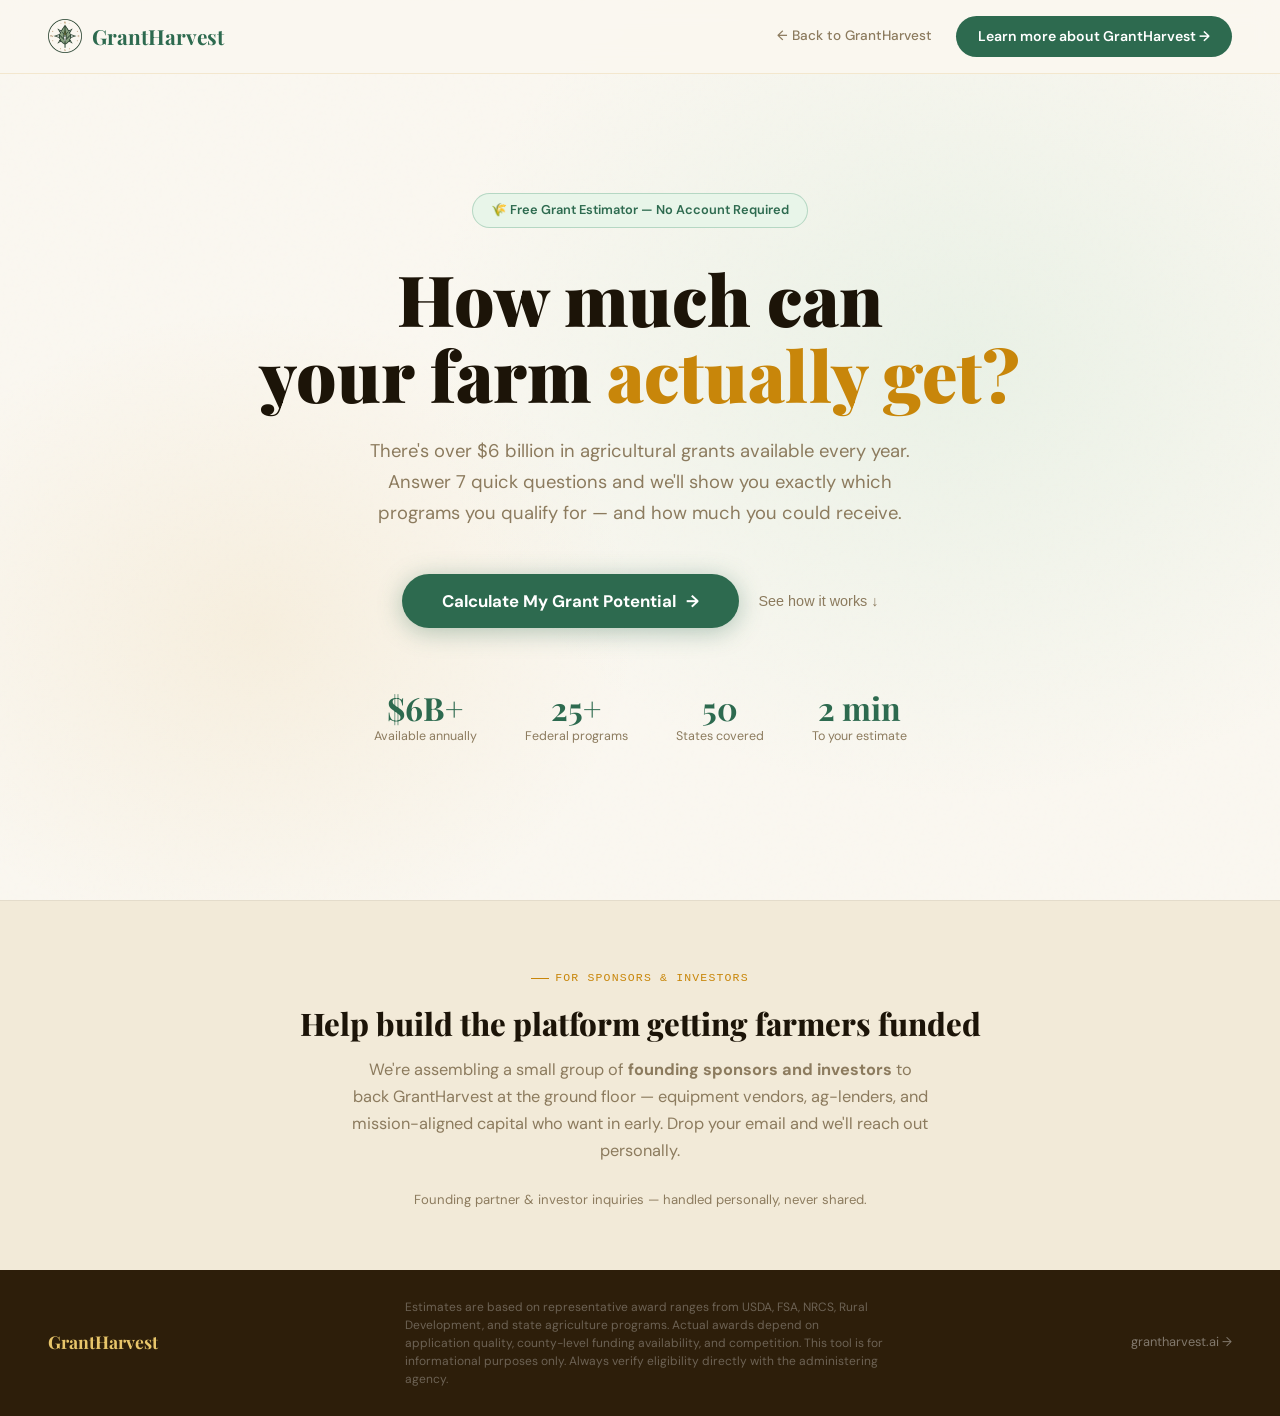
==== commit 99664fbd: "Deploy self-contained GHL_Waitlist_Landing at /estimator/ (renders standalone) Same page as GHL_Wait" ====
--- a/estimator/index.html
+++ b/estimator/index.html
@@ -6,8 +6,8 @@
   <title>GrantHarvest — Estimate Your Grants + Join the Waitlist</title>
 
   <!-- Favicon (GrantHarvest leaf-compass mark) -->
-  <link rel="icon" type="image/png" sizes="48x48" href="logos/favicon.png">
-  <link rel="apple-touch-icon" href="logos/apple-touch-icon.png">
+  <link rel="icon" type="image/png" sizes="48x48" href="[data-uri]">
+  <link rel="apple-touch-icon" href="[data-uri]">
   <meta name="description" content="Find out how much grant funding your agricultural business could receive. Free calculator covering 25+ USDA and state programs. Powered by GrantHarvest.">
   <meta property="og:title" content="Farm Grant Estimator — GrantHarvest">
   <meta property="og:description" content="There's $6 billion in agricultural grants out there. Find out how much your farm could get.">
@@ -18,18 +18,827 @@
   <link href="https://fonts.googleapis.com/css2?family=Playfair+Display:wght@400;700;900&family=DM+Sans:wght@300;400;500;600;700&family=DM+Mono:wght@400;500&display=swap" rel="stylesheet">
 
   <!-- Styles -->
-  <link rel="stylesheet" href="css/styles.css">
+  <style>
+/* ─────────────────────────────────────────────────────────────────────────────
+   GrantHarvest — Grant Sizing Tool
+   css/styles.css
+───────────────────────────────────────────────────────────────────────────── */
+
+/* ── DESIGN TOKENS (matches GrantHarvest brand) ──────────────────────────── */
+:root {
+  --soil:      #1C1408;
+  --bark:      #2D1E0A;
+  --harvest:   #C8860A;
+  --wheat:     #E8C56A;
+  --sage:      #2D6A4F;
+  --meadow:    #40916C;
+  --sprout:    #74C69D;
+  --cream:     #FAF7F0;
+  --parchment: #F2EAD8;
+  --stone:     #8C7B5E;
+  --mist:      #E8F5E9;
+  --ink:       #1A1208;
+
+  --ff-display: 'Playfair Display', Georgia, serif;
+  --ff-body:    'DM Sans', sans-serif;
+  --ff-mono:    'DM Mono', monospace;
+
+  --r:    12px;
+  --r-lg: 20px;
+  --shadow:    0 4px 32px rgba(28,20,8,0.10);
+  --shadow-lg: 0 12px 60px rgba(28,20,8,0.16);
+}
+
+/* ── RESET ───────────────────────────────────────────────────────────────── */
+*, *::before, *::after { box-sizing: border-box; margin: 0; padding: 0; }
+html { scroll-behavior: smooth; }
+body {
+  font-family: var(--ff-body);
+  background: var(--cream);
+  color: var(--ink);
+  overflow-x: hidden;
+  line-height: 1.6;
+}
+
+/* ── NAV ─────────────────────────────────────────────────────────────────── */
+nav {
+  position: fixed; top: 0; left: 0; right: 0; z-index: 200;
+  display: flex; align-items: center; justify-content: space-between;
+  padding: 16px 48px;
+  background: rgba(250,247,240,0.94);
+  backdrop-filter: blur(12px);
+  border-bottom: 1px solid rgba(200,134,10,0.15);
+  animation: slideDown 0.5s ease both;
+}
+@keyframes slideDown {
+  from { transform: translateY(-100%); opacity: 0; }
+  to   { transform: translateY(0); opacity: 1; }
+}
+.nav-logo {
+  display: flex; align-items: center; gap: 10px;
+  font-family: var(--ff-display); font-size: 1.3rem; font-weight: 700;
+  color: var(--sage); text-decoration: none;
+}
+.nav-logo svg { width: 30px; height: 30px; }
+.nav-right { display: flex; align-items: center; gap: 24px; }
+.nav-back {
+  font-size: 0.85rem; font-weight: 500; color: var(--stone);
+  text-decoration: none; transition: color 0.2s;
+}
+.nav-back:hover { color: var(--sage); }
+.nav-cta {
+  background: var(--sage); color: white;
+  padding: 9px 22px; border-radius: 100px;
+  font-size: 0.88rem; font-weight: 600; font-family: var(--ff-body);
+  text-decoration: none; border: none; cursor: pointer;
+  transition: background 0.2s, transform 0.2s;
+  display: inline-flex; align-items: center; gap: 6px;
+}
+.nav-cta:hover { background: var(--meadow); transform: translateY(-1px); }
+
+/* ── LANDING HERO ────────────────────────────────────────────────────────── */
+#landing {
+  min-height: 100vh;
+  display: flex; align-items: center; justify-content: center;
+  padding: 100px 24px 60px;
+  position: relative; overflow: hidden;
+}
+.landing-bg {
+  position: absolute; inset: 0; z-index: 0;
+  background:
+    radial-gradient(ellipse 60% 70% at 75% 40%, rgba(116,198,157,0.12) 0%, transparent 70%),
+    radial-gradient(ellipse 50% 60% at 20% 70%, rgba(200,134,10,0.08) 0%, transparent 60%),
+    var(--cream);
+}
+.landing-bg::after {
+  content: '';
+  position: absolute; inset: 0;
+  background-image: url("data:image/svg+xml,%3Csvg viewBox='0 0 256 256' xmlns='http://www.w3.org/2000/svg'%3E%3Cfilter id='noise'%3E%3CfeTurbulence type='fractalNoise' baseFrequency='0.9' numOctaves='4' stitchTiles='stitch'/%3E%3C/filter%3E%3Crect width='100%25' height='100%25' filter='url(%23noise)' opacity='0.03'/%3E%3C/svg%3E");
+  pointer-events: none; opacity: 0.4;
+}
+.landing-inner {
+  position: relative; z-index: 1;
+  max-width: 780px; text-align: center;
+}
+.landing-badge {
+  display: inline-flex; align-items: center; gap: 8px;
+  background: var(--mist); border: 1px solid rgba(64,145,108,0.3);
+  padding: 6px 18px; border-radius: 100px;
+  font-size: 0.8rem; font-weight: 600; color: var(--sage);
+  margin-bottom: 32px;
+  animation: fadeUp 0.7s 0.1s ease both;
+}
+.landing-headline {
+  font-family: var(--ff-display);
+  font-size: clamp(2.6rem, 6vw, 4.4rem);
+  font-weight: 900; line-height: 1.08;
+  color: var(--soil); margin-bottom: 24px;
+  animation: fadeUp 0.7s 0.25s ease both;
+}
+.landing-headline .accent {
+  color: var(--harvest);
+  display: inline-block;
+}
+.landing-sub {
+  font-size: 1.15rem; color: var(--stone); line-height: 1.7;
+  max-width: 540px; margin: 0 auto 44px;
+  animation: fadeUp 0.7s 0.4s ease both;
+}
+.landing-cta-row {
+  display: flex; align-items: center; justify-content: center;
+  gap: 20px; flex-wrap: wrap;
+  animation: fadeUp 0.7s 0.55s ease both;
+}
+.btn-primary {
+  background: var(--sage); color: white;
+  padding: 16px 40px; border-radius: 100px;
+  font-weight: 700; font-size: 1.05rem; font-family: var(--ff-body);
+  border: none; cursor: pointer; text-decoration: none;
+  display: inline-flex; align-items: center; gap: 10px;
+  box-shadow: 0 4px 24px rgba(45,106,79,0.35);
+  transition: all 0.25s ease; white-space: nowrap;
+}
+.btn-primary:hover {
+  background: var(--meadow); transform: translateY(-2px);
+  box-shadow: 0 8px 36px rgba(45,106,79,0.4);
+}
+.btn-ghost {
+  color: var(--stone); font-size: 0.9rem; font-weight: 500;
+  background: none; border: none; cursor: pointer;
+  display: inline-flex; align-items: center; gap: 6px;
+  transition: color 0.2s;
+}
+.btn-ghost:hover { color: var(--sage); }
+.landing-stats {
+  display: flex; justify-content: center; gap: 48px; margin-top: 64px;
+  animation: fadeUp 0.7s 0.7s ease both;
+}
+.landing-stat-num {
+  font-family: var(--ff-display); font-size: 2rem; font-weight: 700;
+  color: var(--sage); line-height: 1;
+}
+.landing-stat-label { font-size: 0.78rem; color: var(--stone); margin-top: 3px; }
+
+/* ── SECTION VISIBILITY ──────────────────────────────────────────────────── */
+#wizard, #results { display: none; }
+#wizard.active, #results.active { display: block; }
+
+/* ── WIZARD LAYOUT ───────────────────────────────────────────────────────── */
+#wizard {
+  min-height: 100vh;
+  padding-top: 70px;
+  background: var(--cream);
+}
+.wizard-layout {
+  max-width: 860px; margin: 0 auto;
+  padding: 40px 24px 100px;
+}
+
+/* ── PROGRESS ────────────────────────────────────────────────────────────── */
+.wizard-progress {
+  margin-bottom: 40px;
+}
+.progress-header {
+  display: flex; align-items: center; justify-content: space-between;
+  margin-bottom: 12px;
+}
+.progress-label {
+  font-family: var(--ff-mono); font-size: 0.72rem; font-weight: 500;
+  color: var(--harvest); letter-spacing: 0.1em; text-transform: uppercase;
+}
+.progress-tally {
+  font-size: 0.82rem; font-weight: 600; color: var(--sage);
+  opacity: 0; transition: opacity 0.4s;
+}
+.progress-tally.visible { opacity: 1; }
+.progress-tally span { color: var(--harvest); }
+
+.progress-steps {
+  display: flex; align-items: center; gap: 0;
+  position: relative;
+}
+.progress-track {
+  position: absolute; top: 50%; transform: translateY(-50%);
+  left: 16px; right: 16px; height: 2px;
+  background: rgba(140,123,94,0.2); z-index: 0;
+}
+.progress-track-fill {
+  height: 100%; background: var(--sage);
+  transition: width 0.4s ease; border-radius: 2px;
+}
+.step-dot-wrap {
+  flex: 1; display: flex; justify-content: center; position: relative; z-index: 1;
+}
+.step-dot {
+  width: 32px; height: 32px; border-radius: 50%;
+  display: flex; align-items: center; justify-content: center;
+  font-size: 0.72rem; font-weight: 700; font-family: var(--ff-mono);
+  background: white; border: 2px solid rgba(140,123,94,0.3);
+  color: var(--stone); transition: all 0.3s ease;
+  cursor: default;
+}
+.step-dot.completed {
+  background: var(--sage); border-color: var(--sage); color: white;
+}
+.step-dot.active {
+  background: var(--sage); border-color: var(--sage); color: white;
+  box-shadow: 0 0 0 4px rgba(45,106,79,0.18);
+  animation: dotPulse 2s infinite;
+}
+@keyframes dotPulse {
+  0%, 100% { box-shadow: 0 0 0 4px rgba(45,106,79,0.18); }
+  50%       { box-shadow: 0 0 0 8px rgba(45,106,79,0.08); }
+}
+.step-dot.completed::after { content: '✓'; font-size: 0.85rem; }
+
+/* ── STEP CONTENT ────────────────────────────────────────────────────────── */
+#step-content {
+  min-height: 420px;
+}
+.step-header {
+  text-align: center; margin-bottom: 40px;
+}
+.step-emoji {
+  font-size: 2.8rem; line-height: 1; margin-bottom: 16px;
+  display: block;
+}
+.step-title {
+  font-family: var(--ff-display);
+  font-size: clamp(1.6rem, 3vw, 2.2rem);
+  font-weight: 700; color: var(--soil);
+  margin-bottom: 10px; line-height: 1.2;
+}
+.step-subtitle {
+  font-size: 1rem; color: var(--stone); max-width: 480px; margin: 0 auto;
+}
+.step-multi-hint {
+  display: inline-flex; align-items: center; gap: 6px;
+  background: var(--mist); border: 1px solid rgba(64,145,108,0.3);
+  padding: 4px 14px; border-radius: 100px;
+  font-size: 0.75rem; font-weight: 600; color: var(--sage);
+  margin-top: 12px;
+}
+
+/* ── OPTION CARDS ────────────────────────────────────────────────────────── */
+.options-grid {
+  display: grid;
+  grid-template-columns: repeat(auto-fill, minmax(160px, 1fr));
+  gap: 12px;
+}
+.options-grid.wide {
+  grid-template-columns: repeat(auto-fill, minmax(200px, 1fr));
+}
+.option-card {
+  position: relative;
+  background: white;
+  border: 1.5px solid rgba(200,134,10,0.2);
+  border-radius: var(--r);
+  padding: 20px 16px 18px;
+  text-align: center;
+  cursor: pointer;
+  transition: all 0.18s ease;
+  user-select: none;
+}
+.option-card:hover {
+  border-color: var(--meadow);
+  box-shadow: 0 4px 20px rgba(45,106,79,0.12);
+  transform: translateY(-2px);
+}
+.option-card.selected {
+  background: var(--sage);
+  border-color: var(--sage);
+  color: white;
+  transform: translateY(-2px);
+  box-shadow: 0 6px 24px rgba(45,106,79,0.3);
+}
+.option-card.selected .card-label { color: white; }
+.option-card.selected .card-sublabel { color: rgba(255,255,255,0.75); }
+.card-check {
+  position: absolute; top: 8px; right: 8px;
+  width: 20px; height: 20px; border-radius: 50%;
+  background: rgba(255,255,255,0.25);
+  display: flex; align-items: center; justify-content: center;
+  font-size: 0.65rem; color: white;
+  opacity: 0; transition: opacity 0.18s;
+}
+.option-card.selected .card-check { opacity: 1; }
+.card-icon { font-size: 2rem; line-height: 1; margin-bottom: 10px; display: block; }
+.card-label {
+  font-size: 0.88rem; font-weight: 600; color: var(--soil);
+  line-height: 1.3; transition: color 0.18s;
+}
+.card-sublabel {
+  font-size: 0.72rem; color: var(--stone); margin-top: 4px;
+  line-height: 1.3; transition: color 0.18s;
+}
+
+/* Unlock badge on demographics cards */
+.card-unlock {
+  position: absolute; top: -8px; left: 50%; transform: translateX(-50%);
+  background: var(--harvest); color: white;
+  font-size: 0.58rem; font-weight: 700; padding: 2px 8px; border-radius: 100px;
+  white-space: nowrap; text-transform: uppercase; letter-spacing: 0.05em;
+  opacity: 0; transition: opacity 0.3s;
+}
+.option-card.selected .card-unlock { opacity: 1; }
+
+/* ── STATE SELECT STEP ───────────────────────────────────────────────────── */
+.state-select-wrap {
+  max-width: 480px; margin: 0 auto;
+}
+.state-select-inner {
+  position: relative;
+}
+.state-select-inner::after {
+  content: '▾';
+  position: absolute; right: 16px; top: 50%; transform: translateY(-50%);
+  color: var(--stone); pointer-events: none; font-size: 1rem;
+}
+select#state-select {
+  width: 100%; padding: 16px 44px 16px 20px;
+  border: 1.5px solid rgba(200,134,10,0.25);
+  border-radius: var(--r);
+  background: white; color: var(--ink);
+  font-family: var(--ff-body); font-size: 1rem; font-weight: 500;
+  appearance: none; -webkit-appearance: none;
+  cursor: pointer; outline: none;
+  transition: border-color 0.2s, box-shadow 0.2s;
+}
+select#state-select:focus {
+  border-color: var(--sage);
+  box-shadow: 0 0 0 3px rgba(45,106,79,0.12);
+}
+.state-preview {
+  margin-top: 20px;
+  background: white; border: 1.5px solid rgba(64,145,108,0.25);
+  border-radius: var(--r); padding: 20px 24px;
+  animation: fadeUp 0.3s ease both;
+}
+.state-preview-name {
+  font-family: var(--ff-display); font-size: 1.1rem; font-weight: 700;
+  color: var(--soil); margin-bottom: 8px;
+}
+.state-preview-stats {
+  display: flex; gap: 24px; margin-top: 12px;
+}
+.sp-stat-num {
+  font-family: var(--ff-display); font-size: 1.3rem; font-weight: 700;
+  color: var(--sage);
+}
+.sp-stat-label { font-size: 0.72rem; color: var(--stone); margin-top: 2px; }
+.state-tier-badge {
+  display: inline-flex; align-items: center; gap: 5px;
+  font-size: 0.72rem; font-weight: 700; padding: 3px 10px; border-radius: 100px;
+  margin-bottom: 6px;
+}
+.tier-1 { background: var(--mist); color: var(--sage); }
+.tier-2 { background: #FFF8E8; color: #B45309; }
+.tier-3 { background: var(--parchment); color: var(--stone); }
+
+/* ── REVENUE CARDS (larger) ──────────────────────────────────────────────── */
+.options-grid.revenue-grid {
+  grid-template-columns: repeat(auto-fill, minmax(220px, 1fr));
+  gap: 10px;
+}
+.option-card.revenue-card {
+  text-align: left; padding: 16px 18px;
+  display: flex; align-items: center; gap: 14px;
+}
+.revenue-icon { font-size: 1.5rem; flex-shrink: 0; }
+.revenue-text {}
+.revenue-range { font-size: 0.9rem; font-weight: 700; color: var(--soil); }
+.revenue-sub   { font-size: 0.72rem; color: var(--stone); margin-top: 2px; }
+.option-card.revenue-card.selected .revenue-range { color: white; }
+.option-card.revenue-card.selected .revenue-sub   { color: rgba(255,255,255,0.75); }
+
+/* ── WIZARD FOOTER ───────────────────────────────────────────────────────── */
+.wizard-footer {
+  position: fixed; bottom: 0; left: 0; right: 0; z-index: 100;
+  background: rgba(250,247,240,0.96);
+  backdrop-filter: blur(10px);
+  border-top: 1px solid rgba(200,134,10,0.15);
+  padding: 16px 24px;
+}
+.wizard-footer-inner {
+  max-width: 860px; margin: 0 auto;
+  display: flex; align-items: center; justify-content: space-between; gap: 16px;
+}
+.btn-back {
+  background: none; border: 1.5px solid rgba(140,123,94,0.35);
+  border-radius: 100px; padding: 12px 24px;
+  font-family: var(--ff-body); font-size: 0.9rem; font-weight: 600;
+  color: var(--stone); cursor: pointer;
+  transition: all 0.2s; display: flex; align-items: center; gap: 8px;
+}
+.btn-back:hover { border-color: var(--sage); color: var(--sage); }
+.btn-back:disabled { opacity: 0.3; cursor: default; }
+.btn-next {
+  background: var(--sage); color: white;
+  border: none; border-radius: 100px; padding: 14px 36px;
+  font-family: var(--ff-body); font-size: 0.95rem; font-weight: 700;
+  cursor: pointer; transition: all 0.2s;
+  display: flex; align-items: center; gap: 8px;
+  box-shadow: 0 4px 20px rgba(45,106,79,0.3);
+}
+.btn-next:hover:not(:disabled) {
+  background: var(--meadow); transform: translateY(-1px);
+  box-shadow: 0 6px 28px rgba(45,106,79,0.38);
+}
+.btn-next:disabled { opacity: 0.4; cursor: default; transform: none; box-shadow: none; }
+.btn-next.final-step { background: var(--harvest); box-shadow: 0 4px 20px rgba(200,134,10,0.35); }
+.btn-next.final-step:hover:not(:disabled) { background: #b07409; }
+.footer-hint { font-size: 0.78rem; color: var(--stone); }
+
+/* ── STEP TRANSITIONS ────────────────────────────────────────────────────── */
+@keyframes stepEnterRight {
+  from { opacity: 0; transform: translateX(32px); }
+  to   { opacity: 1; transform: translateX(0); }
+}
+@keyframes stepEnterLeft {
+  from { opacity: 0; transform: translateX(-32px); }
+  to   { opacity: 1; transform: translateX(0); }
+}
+@keyframes stepExit {
+  from { opacity: 1; }
+  to   { opacity: 0; }
+}
+#step-content.enter-forward  { animation: stepEnterRight 0.28s ease both; }
+#step-content.enter-backward { animation: stepEnterLeft  0.28s ease both; }
+
+/* ── TOAST NOTIFICATIONS ─────────────────────────────────────────────────── */
+#toast-container {
+  position: fixed; bottom: 90px; right: 24px; z-index: 300;
+  display: flex; flex-direction: column; gap: 10px;
+  align-items: flex-end;
+}
+.toast {
+  background: var(--bark); color: white;
+  padding: 12px 18px; border-radius: var(--r);
+  font-size: 0.82rem; font-weight: 500;
+  max-width: 300px; line-height: 1.4;
+  border-left: 4px solid var(--harvest);
+  box-shadow: var(--shadow);
+  animation: toastIn 0.3s ease both;
+}
+.toast strong { color: var(--wheat); }
+@keyframes toastIn {
+  from { opacity: 0; transform: translateX(20px) scale(0.95); }
+  to   { opacity: 1; transform: translateX(0) scale(1); }
+}
+
+/* ── RESULTS PAGE ────────────────────────────────────────────────────────── */
+#results {
+  min-height: 100vh;
+  padding-top: 70px;
+  background: var(--cream);
+}
+
+/* Hero */
+.results-hero {
+  background: var(--bark);
+  padding: 64px 24px 72px;
+  text-align: center;
+  position: relative; overflow: hidden;
+}
+.results-hero::before {
+  content: '';
+  position: absolute; inset: 0;
+  background:
+    radial-gradient(ellipse 60% 80% at 50% 0%, rgba(116,198,157,0.10) 0%, transparent 70%),
+    radial-gradient(ellipse 40% 50% at 80% 100%, rgba(200,134,10,0.08) 0%, transparent 60%);
+  pointer-events: none;
+}
+.results-hero-inner {
+  position: relative; z-index: 1;
+  max-width: 780px; margin: 0 auto;
+}
+.results-badge {
+  display: inline-flex; align-items: center; gap: 7px;
+  background: rgba(116,198,157,0.15); border: 1px solid rgba(116,198,157,0.35);
+  padding: 5px 16px; border-radius: 100px;
+  font-size: 0.78rem; font-weight: 600; color: var(--sprout);
+  margin-bottom: 24px;
+  animation: fadeUp 0.6s ease both;
+}
+.results-label {
+  font-family: var(--ff-mono); font-size: 0.75rem; font-weight: 500;
+  color: rgba(255,255,255,0.45); letter-spacing: 0.12em; text-transform: uppercase;
+  margin-bottom: 20px;
+  animation: fadeUp 0.6s 0.1s ease both;
+}
+.results-range {
+  display: flex; align-items: center; justify-content: center;
+  gap: 16px; flex-wrap: wrap; margin-bottom: 20px;
+  animation: fadeUp 0.6s 0.2s ease both;
+}
+.range-value {
+  font-family: var(--ff-display);
+  font-size: clamp(2.8rem, 8vw, 5rem);
+  font-weight: 900; line-height: 1; color: var(--wheat);
+}
+.range-sep {
+  font-family: var(--ff-display); font-size: 2.5rem; font-weight: 300;
+  color: rgba(255,255,255,0.3); margin: 0 4px;
+}
+.results-meta {
+  font-size: 1rem; color: rgba(255,255,255,0.55);
+  animation: fadeUp 0.6s 0.3s ease both;
+}
+.results-meta strong { color: var(--sprout); }
+
+/* Stats strip */
+.results-stats {
+  display: grid; grid-template-columns: repeat(3, 1fr);
+  background: rgba(255,255,255,0.05);
+  border-top: 1px solid rgba(255,255,255,0.08);
+  margin-top: 40px;
+  animation: fadeUp 0.6s 0.4s ease both;
+}
+.rstat {
+  padding: 20px; text-align: center;
+  border-right: 1px solid rgba(255,255,255,0.08);
+}
+.rstat:last-child { border-right: none; }
+.rstat-num {
+  font-family: var(--ff-display); font-size: 1.8rem; font-weight: 700;
+  color: var(--wheat); line-height: 1;
+}
+.rstat-label { font-size: 0.75rem; color: rgba(255,255,255,0.45); margin-top: 4px; }
+
+/* Urgency banner */
+.urgency-banner {
+  background: #FFF8E8; border-top: 3px solid var(--harvest);
+  padding: 14px 32px;
+  display: flex; align-items: center; justify-content: center; gap: 10px;
+  font-size: 0.88rem; font-weight: 600; color: var(--bark);
+  animation: fadeUp 0.5s 0.5s ease both;
+}
+.urgency-dot {
+  width: 8px; height: 8px; border-radius: 50%;
+  background: var(--harvest); flex-shrink: 0;
+  animation: urgencyPulse 1.5s infinite;
+}
+@keyframes urgencyPulse {
+  0%, 100% { opacity: 1; transform: scale(1); }
+  50%       { opacity: 0.5; transform: scale(1.3); }
+}
+
+/* Results body */
+.results-body {
+  max-width: 960px; margin: 0 auto;
+  padding: 48px 24px 100px;
+}
+
+/* Section header */
+.section-label {
+  display: inline-flex; align-items: center; gap: 6px;
+  font-family: var(--ff-mono); font-size: 0.72rem; font-weight: 500;
+  color: var(--harvest); letter-spacing: 0.1em; text-transform: uppercase;
+  margin-bottom: 8px;
+}
+.section-label::before { content: ''; width: 18px; height: 1.5px; background: var(--harvest); }
+.section-title {
+  font-family: var(--ff-display); font-size: 1.5rem; font-weight: 700;
+  color: var(--soil); margin-bottom: 24px;
+}
+
+/* ── GRANT CARDS ─────────────────────────────────────────────────────────── */
+#grants-container {
+  display: grid; gap: 16px; margin-bottom: 48px;
+}
+.grant-result-card {
+  background: white; border-radius: var(--r);
+  border: 1.5px solid rgba(200,134,10,0.15);
+  border-left: 4px solid var(--sage);
+  padding: 20px 24px;
+  transition: box-shadow 0.2s, transform 0.2s;
+  animation: fadeUp 0.4s ease both;
+}
+.grant-result-card:hover {
+  box-shadow: var(--shadow);
+  transform: translateY(-2px);
+}
+.grant-result-card.type-state { border-left-color: #1D4ED8; }
+.grant-result-card.type-private { border-left-color: var(--harvest); }
+.grant-card-header {
+  display: flex; align-items: flex-start;
+  justify-content: space-between; gap: 16px; margin-bottom: 10px;
+  flex-wrap: wrap;
+}
+.grant-card-name {
+  font-family: var(--ff-display); font-size: 1.05rem; font-weight: 700;
+  color: var(--soil); line-height: 1.3;
+}
+.grant-card-fullname {
+  font-size: 0.78rem; color: var(--stone); margin-top: 2px;
+}
+.grant-amount-range {
+  font-family: var(--ff-display); font-size: 1.1rem; font-weight: 700;
+  color: var(--harvest); white-space: nowrap; flex-shrink: 0;
+}
+.grant-card-tags {
+  display: flex; gap: 6px; flex-wrap: wrap; margin-bottom: 10px;
+}
+.grant-tag {
+  background: var(--parchment); color: var(--stone);
+  font-size: 0.65rem; font-weight: 700; padding: 2px 9px;
+  border-radius: 100px; text-transform: uppercase; letter-spacing: 0.04em;
+}
+.grant-tag.federal { background: var(--mist); color: var(--sage); }
+.grant-tag.urgent  { background: #FEF3C7; color: #92400E; }
+.grant-tag.rolling { background: #E0F2FE; color: #0C4A6E; }
+.grant-card-desc {
+  font-size: 0.85rem; color: var(--stone); line-height: 1.6;
+  margin-bottom: 14px;
+}
+.grant-card-footer {
+  display: flex; align-items: center; justify-content: space-between;
+  flex-wrap: wrap; gap: 10px;
+}
+.grant-timeline {
+  font-size: 0.75rem; color: var(--stone);
+  display: flex; gap: 16px; flex-wrap: wrap;
+}
+.grant-timeline span { display: flex; align-items: center; gap: 4px; }
+.grant-timeline strong { color: var(--ink); font-weight: 600; }
+.grant-link {
+  font-size: 0.8rem; font-weight: 600; color: var(--sage);
+  text-decoration: none; display: flex; align-items: center; gap: 4px;
+  transition: gap 0.2s;
+}
+.grant-link:hover { gap: 8px; }
+
+/* Match score bar */
+.match-row {
+  display: flex; align-items: center; gap: 10px; margin-top: 10px;
+}
+.match-label { font-size: 0.65rem; color: #AAA; white-space: nowrap; }
+.match-track {
+  flex: 1; height: 4px; background: #F0EDE6; border-radius: 2px; overflow: hidden;
+}
+.match-fill { height: 100%; border-radius: 2px; background: var(--sage); }
+.match-pct { font-size: 0.68rem; font-weight: 700; color: var(--sage); white-space: nowrap; }
+
+/* ── STATE BONUS CARD ─────────────────────────────────────────────────────── */
+.state-bonus-card {
+  background: linear-gradient(135deg, var(--sage) 0%, var(--meadow) 100%);
+  color: white; border-radius: var(--r-lg);
+  padding: 28px 32px; margin-bottom: 48px;
+  display: flex; align-items: center; gap: 24px; flex-wrap: wrap;
+}
+.state-bonus-icon { font-size: 2.5rem; flex-shrink: 0; }
+.state-bonus-label {
+  font-size: 0.72rem; font-weight: 700; letter-spacing: 0.08em;
+  text-transform: uppercase; color: rgba(255,255,255,0.65); margin-bottom: 4px;
+}
+.state-bonus-name {
+  font-family: var(--ff-display); font-size: 1.4rem; font-weight: 700;
+  color: white; margin-bottom: 2px;
+}
+.state-bonus-range { font-size: 1rem; color: var(--wheat); font-weight: 600; }
+.state-bonus-desc  { font-size: 0.82rem; color: rgba(255,255,255,0.7); margin-top: 4px; }
+
+/* ── LIVE GRANTS SECTION ─────────────────────────────────────────────────── */
+#live-grants-container {
+  margin-bottom: 48px;
+}
+.live-status {
+  display: flex; align-items: center; gap: 8px;
+  font-size: 0.8rem; color: var(--stone); margin-bottom: 20px;
+}
+.live-dot {
+  width: 8px; height: 8px; border-radius: 50%;
+  background: var(--sprout); flex-shrink: 0;
+}
+.live-dot.stale { background: var(--stone); }
+
+/* ── LEAD CAPTURE ────────────────────────────────────────────────────────── */
+.lead-capture {
+  background: var(--bark);
+  border-radius: var(--r-lg); padding: 44px 40px;
+  text-align: center; margin-top: 64px;
+  position: relative; overflow: hidden;
+}
+.lead-capture::before {
+  content: '';
+  position: absolute; inset: 0;
+  background: radial-gradient(ellipse 60% 80% at 50% 0%, rgba(116,198,157,0.1) 0%, transparent 70%);
+  pointer-events: none;
+}
+.lead-capture-inner { position: relative; z-index: 1; }
+.lead-eyebrow {
+  font-family: var(--ff-mono); font-size: 0.72rem; font-weight: 500;
+  color: var(--sprout); letter-spacing: 0.1em; text-transform: uppercase;
+  margin-bottom: 12px;
+}
+.lead-title {
+  font-family: var(--ff-display); font-size: 2rem; font-weight: 700;
+  color: white; line-height: 1.2; margin-bottom: 12px;
+}
+.lead-title span { color: var(--wheat); }
+.lead-sub {
+  font-size: 1rem; color: rgba(255,255,255,0.55);
+  max-width: 480px; margin: 0 auto 32px; line-height: 1.6;
+}
+.lead-form {
+  display: flex; gap: 10px; max-width: 480px; margin: 0 auto;
+  flex-wrap: wrap; justify-content: center;
+}
+.lead-input {
+  flex: 1 1 260px; padding: 14px 20px;
+  border: 1.5px solid rgba(255,255,255,0.15);
+  border-radius: 100px; background: rgba(255,255,255,0.08);
+  color: white; font-family: var(--ff-body); font-size: 0.95rem;
+  outline: none; transition: border-color 0.2s;
+  min-width: 200px;
+}
+.lead-input::placeholder { color: rgba(255,255,255,0.35); }
+.lead-input:focus { border-color: rgba(116,198,157,0.5); }
+.lead-submit {
+  background: var(--harvest); color: white;
+  border: none; border-radius: 100px; padding: 14px 28px;
+  font-family: var(--ff-body); font-size: 0.95rem; font-weight: 700;
+  cursor: pointer; white-space: nowrap;
+  transition: all 0.2s;
+  box-shadow: 0 4px 20px rgba(200,134,10,0.4);
+}
+.lead-submit:hover { background: #b07409; transform: translateY(-1px); }
+.lead-trust {
+  font-size: 0.75rem; color: rgba(255,255,255,0.3);
+  margin-top: 14px;
+}
+.lead-success {
+  display: none; text-align: center;
+  padding: 20px;
+}
+.lead-success-icon { font-size: 2.5rem; margin-bottom: 10px; }
+.lead-success-text { color: var(--sprout); font-weight: 600; font-size: 1.05rem; }
+
+/* ── FOOTER ──────────────────────────────────────────────────────────────── */
+footer {
+  background: var(--bark);
+  padding: 28px 48px;
+  display: flex; align-items: center; justify-content: space-between;
+  flex-wrap: wrap; gap: 16px;
+}
+.footer-brand {
+  font-family: var(--ff-display); font-size: 1.1rem; font-weight: 700;
+  color: var(--wheat);
+}
+.footer-note { font-size: 0.75rem; color: rgba(255,255,255,0.3); max-width: 480px; line-height: 1.5; }
+.footer-link { color: rgba(255,255,255,0.4); font-size: 0.8rem; text-decoration: none; }
+.footer-link:hover { color: var(--sprout); }
+
+/* ── GENERAL ANIMATIONS ──────────────────────────────────────────────────── */
+@keyframes fadeUp {
+  from { transform: translateY(20px); opacity: 0; }
+  to   { transform: translateY(0);    opacity: 1; }
+}
+@keyframes fadeIn {
+  from { opacity: 0; }
+  to   { opacity: 1; }
+}
+
+/* ── RESPONSIVE ──────────────────────────────────────────────────────────── */
+@media (max-width: 640px) {
+  nav { padding: 14px 20px; }
+  .nav-back { display: none; }
+  .landing-stats { gap: 24px; }
+  .wizard-layout { padding: 28px 16px 100px; }
+  .options-grid { grid-template-columns: repeat(2, 1fr); gap: 8px; }
+  .options-grid.wide { grid-template-columns: 1fr 1fr; }
+  .options-grid.revenue-grid { grid-template-columns: 1fr; }
+  .results-stats { grid-template-columns: 1fr 1fr 1fr; }
+  .rstat-num { font-size: 1.3rem; }
+  .results-hero { padding: 48px 16px 56px; }
+  .lead-capture { padding: 32px 20px; }
+  .lead-form { flex-direction: column; }
+  .lead-input { border-radius: var(--r); }
+  .lead-submit { border-radius: var(--r); }
+  footer { flex-direction: column; }
+  .grant-card-header { flex-direction: column; }
+  .state-bonus-card { flex-direction: column; gap: 16px; }
+  .state-preview-stats { flex-direction: column; gap: 12px; }
+  .progress-steps { display: none; }
+  .progress-track { display: none; }
+}
+@media (max-width: 480px) {
+  .options-grid { grid-template-columns: 1fr 1fr; }
+  .range-value  { font-size: 2.2rem; }
+}
+
+</style>
 </head>
 <body>
 
 <!-- ─── NAV ──────────────────────────────────────────────────────────────── -->
 <nav>
-  <a href="https://grantharvest.com" class="nav-logo">
-    <img src="logos/grantharvest-logo.png" alt="GrantHarvest logo" style="height:34px;width:auto;display:block;">
+  <a href="https://grantharvest.ai" class="nav-logo">
+    <img src="[data-uri]" alt="GrantHarvest logo" style="height:34px;width:auto;display:block;">
     GrantHarvest
   </a>
   <div class="nav-right">
-    <a href="https://grantharvest.com" class="nav-back">← Back to GrantHarvest</a>
+    <a href="https://grantharvest.ai" class="nav-back">← Back to GrantHarvest</a>
     <a href="#" class="nav-cta" onclick="scrollToWaitlist(event)">Learn more about GrantHarvest →</a>
   </div>
 </nav>
@@ -287,17 +1096,1665 @@
     funding availability, and competition. This tool is for informational purposes only.
     Always verify eligibility directly with the administering agency.
   </div>
-  <a href="https://grantharvest.com" class="footer-link">grantharvest.com →</a>
+  <a href="https://grantharvest.ai" class="footer-link">grantharvest.ai →</a>
 </footer>
 
 <!-- ─── TOAST CONTAINER ───────────────────────────────────────────────────── -->
 <div id="toast-container"></div>
 
 <!-- ─── SCRIPTS (load order matters) ─────────────────────────────────────── -->
-<script src="js/data.js"></script>
-<script src="js/calculator.js"></script>
-<script src="js/wizard.js"></script>
-<script src="js/results-waitlist.js"></script>
+<script>
+/* ─────────────────────────────────────────────────────────────────────────────
+   GrantHarvest — Grant Sizing Tool
+   js/data.js  —  Static Baseline Grant Database
+
+   This is the foundation data layer. The live endpoint /api/grants.json
+   (served by api/refresh.js on a daily cron) overlays and enriches this
+   data when available. If the live endpoint is unreachable, this file
+   is the complete fallback.
+
+   Schema v1.0 | Last manual review: June 2026 (all 22 URLs browser-verified live)
+   Sources: USDA NRCS, FSA, Rural Development, AMS, SARE, SBA, grants.gov
+───────────────────────────────────────────────────────────────────────────── */
+
+'use strict';
+
+// ─── SIZE / REVENUE LOOKUP MAPS ──────────────────────────────────────────────
+
+const FARM_SIZE_ACRES = {
+  hobby:       5,
+  small:       30,
+  family:     150,
+  mid:        600,
+  large:     2000,
+};
+
+const REVENUE_MIDPOINTS = {
+  micro:       17500,
+  low:         67500,
+  small:      175000,
+  moderate:   625000,
+  large:     3000000,
+  commercial:10000000,
+};
+
+// ─── FEDERAL & NATIONAL GRANT PROGRAMS ───────────────────────────────────────
+/*
+  Each record:
+    id              unique key
+    name            short name / acronym
+    fullName        official full program name
+    agency          administering agency
+    type            federal | state | private
+    purposes[]      conservation | equipment | emergency | research |
+                    marketing | energy | labor | land | organic | beginning-farmer
+    farmTypes[]     all | row-crops | specialty | livestock | dairy |
+                    poultry | aquaculture | nursery | organic | mixed
+    sizeMin         minimum acres (null = no minimum)
+    sizeMax         maximum acres (null = no maximum)
+    revenueMax      AGI/revenue ceiling in USD (null = no cap)
+    amountMin       lowest realistic single-award amount
+    amountMax       highest realistic single-award amount
+    amountAvg       typical award for a well-matched applicant
+    urgency         urgent | high | medium | low
+    status          open | soon | rolling | closed
+    applicationWindow  plain-language window description
+    processingDaysMin  days from application to decision
+    processingDaysMax
+    disbursementNote   plain-language payment timing
+    priorityDemographics[]  beginning-farmer | veteran | minority | women
+    stateSpecific   null (all states) or array of eligible state codes
+    practiceBonus[] practices that increase relevance score
+    description     2–3 sentence plain-language description
+    url             authoritative source URL
+*/
+
+const GRANT_PROGRAMS = [
+
+  // ── CONSERVATION ────────────────────────────────────────────────────────
+
+  {
+    id: 'eqip',
+    name: 'EQIP',
+    fullName: 'Environmental Quality Incentives Program',
+    agency: 'USDA NRCS',
+    type: 'federal',
+    purposes: ['conservation', 'equipment', 'land'],
+    farmTypes: ['all'],
+    sizeMin: 1, sizeMax: null, revenueMax: 2000000,
+    amountMin: 5000, amountMax: 450000, amountAvg: 75000,
+    urgency: 'medium', status: 'rolling',
+    applicationWindow: 'Rolling sign-up; county NRCS offices rank applications periodically',
+    processingDaysMin: 60, processingDaysMax: 120,
+    disbursementNote: 'Cost-share payment upon practice completion; typically 30–90 days after',
+    priorityDemographics: ['beginning-farmer', 'veteran', 'minority', 'women'],
+    stateSpecific: null,
+    practiceBonus: ['conservation', 'energy'],
+    description: 'USDA\'s largest conservation program, providing cost-share payments (up to 75%) for improving soil health, water quality, wildlife habitat, and air quality on working agricultural lands. Priority applicants receive higher payment rates.',
+    url: 'https://www.nrcs.usda.gov/programs-initiatives/environmental-quality-incentives-program',
+  },
+
+  {
+    id: 'csp',
+    name: 'CSP',
+    fullName: 'Conservation Stewardship Program',
+    agency: 'USDA NRCS',
+    type: 'federal',
+    purposes: ['conservation', 'land'],
+    farmTypes: ['all'],
+    sizeMin: 10, sizeMax: null, revenueMax: 2000000,
+    amountMin: 20000, amountMax: 200000, amountAvg: 65000,
+    urgency: 'medium', status: 'rolling',
+    applicationWindow: 'Annual ranking periods; applications accepted year-round',
+    processingDaysMin: 90, processingDaysMax: 180,
+    disbursementNote: 'Annual payments over 5-year contract',
+    priorityDemographics: ['beginning-farmer', 'veteran', 'minority', 'women'],
+    stateSpecific: null,
+    practiceBonus: ['conservation'],
+    description: 'Annual stewardship payments reward farmers who maintain and build on existing conservation systems. 5-year contracts with performance-based payments for adopting advanced practices beyond the baseline — the more you do, the more you earn.',
+    url: 'https://www.nrcs.usda.gov/programs-initiatives/conservation-stewardship-program',
+  },
+
+  {
+    id: 'rcpp',
+    name: 'RCPP',
+    fullName: 'Regional Conservation Partnership Program',
+    agency: 'USDA NRCS',
+    type: 'federal',
+    purposes: ['conservation', 'land', 'research'],
+    farmTypes: ['all'],
+    sizeMin: 50, sizeMax: null, revenueMax: null,
+    amountMin: 100000, amountMax: 2000000, amountAvg: 400000,
+    urgency: 'low', status: 'soon',
+    applicationWindow: 'Competitive NOFA; typically spring — check nrcs.usda.gov',
+    processingDaysMin: 120, processingDaysMax: 270,
+    disbursementNote: 'Multi-year project disbursement tied to milestones',
+    priorityDemographics: ['beginning-farmer', 'minority'],
+    stateSpecific: null,
+    practiceBonus: ['conservation'],
+    description: 'Landscape-scale conservation projects delivered through partner organizations (watershed districts, tribes, land trusts). Best for farms within an active RCPP partnership area — your NRCS office can confirm enrollment opportunities.',
+    url: 'https://www.nrcs.usda.gov/programs-initiatives/regional-conservation-partnership-program',
+  },
+
+  {
+    id: 'acep',
+    name: 'ACEP',
+    fullName: 'Agricultural Conservation Easement Program',
+    agency: 'USDA NRCS',
+    type: 'federal',
+    purposes: ['land', 'conservation'],
+    farmTypes: ['all'],
+    sizeMin: 50, sizeMax: null, revenueMax: null,
+    amountMin: 100000, amountMax: 3000000, amountAvg: 550000,
+    urgency: 'low', status: 'rolling',
+    applicationWindow: 'Rolling; county NRCS offices',
+    processingDaysMin: 180, processingDaysMax: 365,
+    disbursementNote: 'Lump sum or installment at easement closing',
+    priorityDemographics: ['beginning-farmer', 'minority'],
+    stateSpecific: null,
+    practiceBonus: ['conservation'],
+    description: 'Pays landowners fair market value to place permanent or long-term easements protecting productive agricultural land and wetlands from development. A major source of capital for retiring farmers transitioning land to the next generation.',
+    url: 'https://www.nrcs.usda.gov/programs-initiatives/agricultural-conservation-easement-program',
+  },
+
+  {
+    id: 'crp',
+    name: 'CRP',
+    fullName: 'Conservation Reserve Program',
+    agency: 'USDA FSA',
+    type: 'federal',
+    purposes: ['conservation', 'land'],
+    farmTypes: ['row-crops', 'mixed', 'all'],
+    sizeMin: 10, sizeMax: null, revenueMax: null,
+    amountMin: 10000, amountMax: 300000, amountAvg: 45000,
+    urgency: 'low', status: 'rolling',
+    applicationWindow: 'Annual general sign-up + continuous sign-up for priority practices',
+    processingDaysMin: 60, processingDaysMax: 120,
+    disbursementNote: 'Annual rental payments for 10–15 year contract',
+    priorityDemographics: ['beginning-farmer', 'minority', 'women'],
+    stateSpecific: null,
+    practiceBonus: ['conservation'],
+    description: 'Annual per-acre rental payments ($50–$300+/acre) for converting environmentally sensitive cropland to conservation cover for 10–15 years. Also includes the CLEAR30 option for 30-year permanent retirement.',
+    url: 'https://www.fsa.usda.gov/resources/conservation/conservation-reserve-program',
+  },
+
+  // ── VALUE-ADDED & MARKETING ──────────────────────────────────────────────
+
+  {
+    id: 'vapg',
+    name: 'VAPG',
+    fullName: 'Value-Added Producer Grant',
+    agency: 'USDA Rural Development',
+    type: 'federal',
+    purposes: ['marketing', 'equipment'],
+    farmTypes: ['all'],
+    sizeMin: 1, sizeMax: null, revenueMax: null,
+    amountMin: 25000, amountMax: 200000, amountAvg: 100000,
+    urgency: 'high', status: 'soon',
+    applicationWindow: 'Annual NOFA; typically December–February',
+    processingDaysMin: 90, processingDaysMax: 150,
+    disbursementNote: 'Quarterly reimbursements over 2-year project period',
+    priorityDemographics: ['beginning-farmer', 'veteran', 'minority', 'women'],
+    stateSpecific: null,
+    practiceBonus: ['direct-market', 'value-added'],
+    description: 'Helps agricultural producers enter new markets or develop value-added products. Planning grants (up to $50K) fund feasibility studies and business plans; working capital grants (up to $200K) fund operating costs of a new venture. Requires a 1:1 matching contribution (cash or in-kind).',
+    url: 'https://www.rd.usda.gov/programs-services/business-programs/value-added-producer-grants',
+  },
+
+  {
+    id: 'fmpp',
+    name: 'FMPP',
+    fullName: 'Farmers Market Promotion Program',
+    agency: 'USDA AMS',
+    type: 'federal',
+    purposes: ['marketing', 'labor'],
+    farmTypes: ['all'],
+    sizeMin: 1, sizeMax: null, revenueMax: null,
+    amountMin: 50000, amountMax: 500000, amountAvg: 150000,
+    urgency: 'medium', status: 'soon',
+    applicationWindow: 'Annual NOFA; typically spring',
+    processingDaysMin: 90, processingDaysMax: 180,
+    disbursementNote: 'Quarterly reimbursements',
+    priorityDemographics: ['beginning-farmer', 'minority', 'women'],
+    stateSpecific: null,
+    practiceBonus: ['direct-market'],
+    description: 'Develops, coordinates, and expands direct producer-to-consumer markets — farmers markets, CSAs, farm stands, and agritourism. Covers infrastructure, outreach, technology, and operations.',
+    url: 'https://www.ams.usda.gov/services/grants/fmpp',
+  },
+
+  {
+    id: 'lfpp',
+    name: 'LFPP',
+    fullName: 'Local Food Promotion Program',
+    agency: 'USDA AMS',
+    type: 'federal',
+    purposes: ['marketing', 'equipment', 'labor'],
+    farmTypes: ['all'],
+    sizeMin: 1, sizeMax: null, revenueMax: null,
+    amountMin: 50000, amountMax: 500000, amountAvg: 175000,
+    urgency: 'medium', status: 'soon',
+    applicationWindow: 'Annual NOFA; typically spring',
+    processingDaysMin: 90, processingDaysMax: 180,
+    disbursementNote: 'Quarterly reimbursements',
+    priorityDemographics: ['beginning-farmer', 'minority', 'women'],
+    stateSpecific: null,
+    practiceBonus: ['direct-market', 'value-added'],
+    description: 'Supports development and expansion of regional food systems — aggregation, processing, distribution, storage, and marketing infrastructure. Ideal for mid-tier value-chain projects and food hubs.',
+    url: 'https://www.ams.usda.gov/services/grants/lfpp',
+  },
+
+  // ── ENERGY ──────────────────────────────────────────────────────────────
+
+  {
+    id: 'reap',
+    name: 'REAP',
+    fullName: 'Rural Energy for America Program',
+    agency: 'USDA Rural Development',
+    type: 'federal',
+    purposes: ['energy', 'equipment'],
+    farmTypes: ['all'],
+    sizeMin: 1, sizeMax: null, revenueMax: null,
+    amountMin: 2500, amountMax: 1000000, amountAvg: 80000,
+    urgency: 'high', status: 'rolling',
+    applicationWindow: 'Quarterly application cycles; rolling pre-applications accepted',
+    processingDaysMin: 45, processingDaysMax: 90,
+    disbursementNote: 'Upon project completion or phased for large projects',
+    priorityDemographics: [],
+    stateSpecific: null,
+    practiceBonus: ['energy', 'solar'],
+    description: 'Grants cover up to 25% of eligible project costs for renewable energy systems (solar, wind, biogas) or energy efficiency improvements. The remaining 75% can be financed through the REAP guaranteed loan — making it a powerful combo.',
+    url: 'https://www.rd.usda.gov/programs-services/energy-programs/rural-energy-america-program-renewable-energy-systems-energy-efficiency-improvement-grants',
+  },
+
+  {
+    id: 'high-energy',
+    name: 'High Energy Cost Grant',
+    fullName: 'High Energy Cost Grant Program',
+    agency: 'USDA Rural Utilities Service',
+    type: 'federal',
+    purposes: ['energy', 'land'],
+    farmTypes: ['all'],
+    sizeMin: 1, sizeMax: null, revenueMax: null,
+    amountMin: 100000, amountMax: 4000000, amountAvg: 500000,
+    urgency: 'low', status: 'soon',
+    applicationWindow: 'Annual NOFA; competitive',
+    processingDaysMin: 120, processingDaysMax: 240,
+    disbursementNote: 'Project-based milestone disbursement',
+    priorityDemographics: [],
+    stateSpecific: ['AK','HI','MT','ND','SD','WY','ID','NM','NV','ME','VT','NH','WV','MS','AR'],
+    practiceBonus: ['energy'],
+    description: 'Grants for rural communities and businesses in areas where energy costs are 275% above the national average. Funds improvements to generation, transmission, and distribution infrastructure — a major opportunity for remote agricultural operations.',
+    url: 'https://www.rd.usda.gov/programs-services/electric-programs/high-energy-cost-grants',
+  },
+
+  // ── RESEARCH ────────────────────────────────────────────────────────────
+
+  {
+    id: 'sare-farmer',
+    name: 'SARE Farmer/Rancher Grant',
+    fullName: 'SARE — Farmer/Rancher Research Grant',
+    agency: 'SARE (USDA-funded)',
+    type: 'federal',
+    purposes: ['research', 'conservation'],
+    farmTypes: ['all'],
+    sizeMin: 1, sizeMax: null, revenueMax: null,
+    amountMin: 7500, amountMax: 30000, amountAvg: 18000,
+    urgency: 'medium', status: 'open',
+    applicationWindow: 'Annual; varies by region — fall through winter',
+    processingDaysMin: 60, processingDaysMax: 120,
+    disbursementNote: 'Milestone-based reimbursements',
+    priorityDemographics: ['beginning-farmer', 'minority', 'women'],
+    stateSpecific: null,
+    practiceBonus: ['organic', 'conservation'],
+    description: 'Small grants for farmers to conduct on-farm research into sustainable practices. Test new crops, compare tillage systems, evaluate pest management strategies, or document innovations — then share results with your region.',
+    url: 'https://www.sare.org/grants/',
+  },
+
+  {
+    id: 'sare-research',
+    name: 'SARE Research & Education Grant',
+    fullName: 'SARE — Research & Education Grant',
+    agency: 'SARE (USDA-funded)',
+    type: 'federal',
+    purposes: ['research'],
+    farmTypes: ['all'],
+    sizeMin: 50, sizeMax: null, revenueMax: null,
+    amountMin: 75000, amountMax: 200000, amountAvg: 130000,
+    urgency: 'medium', status: 'open',
+    applicationWindow: 'Annual NOFA; varies by SARE region',
+    processingDaysMin: 90, processingDaysMax: 150,
+    disbursementNote: 'Quarterly reimbursements over 2-3 year project',
+    priorityDemographics: [],
+    stateSpecific: null,
+    practiceBonus: ['organic', 'conservation'],
+    description: 'Larger collaborative grants for farmer-researcher teams addressing regional sustainable agriculture challenges. Requires at least one farmer co-cooperator. Multi-year projects that generate transferable knowledge.',
+    url: 'https://www.sare.org/grants/',
+  },
+
+  {
+    id: 'scbgp',
+    name: 'Specialty Crop Block Grant',
+    fullName: 'Specialty Crop Block Grant Program',
+    agency: 'USDA AMS → State Dept. of Agriculture',
+    type: 'federal',
+    purposes: ['research', 'marketing', 'conservation'],
+    farmTypes: ['specialty', 'organic', 'nursery', 'aquaculture'],
+    sizeMin: 1, sizeMax: null, revenueMax: null,
+    amountMin: 10000, amountMax: 500000, amountAvg: 100000,
+    urgency: 'medium', status: 'rolling',
+    applicationWindow: 'State-administered; typically spring–summer — check your state dept. of agriculture',
+    processingDaysMin: 90, processingDaysMax: 180,
+    disbursementNote: 'Varies by state; typically quarterly',
+    priorityDemographics: ['beginning-farmer', 'minority', 'women'],
+    stateSpecific: null,
+    practiceBonus: ['organic', 'direct-market'],
+    description: 'Federal block grants distributed through state agriculture departments exclusively for fruits, vegetables, tree nuts, dried fruits, horticulture, and nursery crops. Apply directly through your state\'s department of agriculture.',
+    url: 'https://www.ams.usda.gov/services/grants/scbgp',
+  },
+
+  {
+    id: 'sbir',
+    name: 'SBIR / STTR — Agriculture',
+    fullName: 'Small Business Innovation Research / Technology Transfer — USDA NIFA',
+    agency: 'USDA NIFA / SBA',
+    type: 'federal',
+    purposes: ['research', 'equipment'],
+    farmTypes: ['all'],
+    sizeMin: 1, sizeMax: null, revenueMax: null,
+    amountMin: 150000, amountMax: 1500000, amountAvg: 400000,
+    urgency: 'medium', status: 'rolling',
+    applicationWindow: 'Multiple solicitations annually; see sbir.gov',
+    processingDaysMin: 90, processingDaysMax: 180,
+    disbursementNote: 'Phase I then Phase II awards',
+    priorityDemographics: ['women', 'minority'],
+    stateSpecific: null,
+    practiceBonus: ['precision-ag', 'value-added'],
+    description: 'Competitive R&D grants for small businesses developing agricultural innovations — precision ag technology, climate resilience tools, food safety systems, or novel crop varieties. Phase I ($150K–$275K) proves feasibility; Phase II (up to $1.5M) commercializes.',
+    url: 'https://www.nifa.usda.gov/grants/programs/sbir-sttr',
+  },
+
+  // ── ORGANIC ──────────────────────────────────────────────────────────────
+
+  {
+    id: 'occsp',
+    name: 'OCCSP',
+    fullName: 'Organic Certification Cost Share Program',
+    agency: 'USDA AMS',
+    type: 'federal',
+    purposes: ['organic'],
+    farmTypes: ['all'],
+    sizeMin: 1, sizeMax: null, revenueMax: null,
+    amountMin: 100, amountMax: 750, amountAvg: 450,
+    urgency: 'low', status: 'rolling',
+    applicationWindow: 'Annual; through state dept. of agriculture',
+    processingDaysMin: 30, processingDaysMax: 60,
+    disbursementNote: 'Reimbursement within 60 days of application',
+    priorityDemographics: [],
+    stateSpecific: null,
+    practiceBonus: ['organic'],
+    description: 'Reimburses up to 75% (max $750 per scope) of USDA organic certification costs. Separate reimbursements for each certification scope — crops, livestock, wild crops, and handling. Stack multiple scopes for higher total reimbursement.',
+    url: 'https://www.fsa.usda.gov/resources/programs/organic-certification-cost-share-program-occsp',
+  },
+
+  // ── EMERGENCY ────────────────────────────────────────────────────────────
+
+  {
+    id: 'ecp',
+    name: 'ECP',
+    fullName: 'Emergency Conservation Program',
+    agency: 'USDA FSA',
+    type: 'federal',
+    purposes: ['emergency', 'land', 'conservation'],
+    farmTypes: ['all'],
+    sizeMin: 1, sizeMax: null, revenueMax: null,
+    amountMin: 10000, amountMax: 500000, amountAvg: 80000,
+    urgency: 'urgent', status: 'rolling',
+    applicationWindow: 'Post-disaster; rolling — contact local FSA office immediately after disaster',
+    processingDaysMin: 30, processingDaysMax: 90,
+    disbursementNote: 'Upon practice completion; emergency situations expedited',
+    priorityDemographics: ['beginning-farmer', 'minority', 'women'],
+    stateSpecific: null,
+    practiceBonus: [],
+    description: 'Cost-share assistance to restore agricultural lands and facilities damaged by natural disasters. Covers debris removal, fence repair, infrastructure restoration, and soil stabilization. Must apply within 60 days of qualifying disaster.',
+    url: 'https://www.fsa.usda.gov/resources/disaster-recovery/emergency-conservation-program-ecp',
+  },
+
+  {
+    id: 'fsa-emergency-loan',
+    name: 'FSA Emergency Loan',
+    fullName: 'Emergency Farm Loan — USDA FSA',
+    agency: 'USDA FSA',
+    type: 'federal',
+    purposes: ['emergency'],
+    farmTypes: ['all'],
+    sizeMin: 1, sizeMax: null, revenueMax: null,
+    amountMin: 25000, amountMax: 500000, amountAvg: 150000,
+    urgency: 'urgent', status: 'rolling',
+    applicationWindow: 'Available in presidentially or SBA-designated disaster counties; rolling',
+    processingDaysMin: 30, processingDaysMax: 60,
+    disbursementNote: 'Within 30 days of loan approval',
+    priorityDemographics: ['beginning-farmer', 'minority', 'women'],
+    stateSpecific: null,
+    practiceBonus: [],
+    description: 'Low-interest emergency loans (up to $500K at ~2.75% fixed) for farmers in disaster-designated counties who suffered physical or production losses and cannot obtain credit elsewhere. Covers real property losses, equipment, and essential family living needs.',
+    url: 'https://www.fsa.usda.gov/resources/loans/emergency-farm-loans',
+  },
+
+  {
+    id: 'lfp',
+    name: 'LFP',
+    fullName: 'Livestock Forage Disaster Program',
+    agency: 'USDA FSA',
+    type: 'federal',
+    purposes: ['emergency'],
+    farmTypes: ['livestock', 'dairy', 'mixed'],
+    sizeMin: 1, sizeMax: null, revenueMax: null,
+    amountMin: 3000, amountMax: 150000, amountAvg: 30000,
+    urgency: 'urgent', status: 'rolling',
+    applicationWindow: 'Annual, after D2 or higher drought designation in your county',
+    processingDaysMin: 30, processingDaysMax: 90,
+    disbursementNote: 'Annual payment following application review',
+    priorityDemographics: ['beginning-farmer', 'minority', 'women'],
+    stateSpecific: null,
+    practiceBonus: [],
+    description: 'Compensates eligible livestock producers for grazing losses caused by drought or fire on native or improved pastureland. Payment rate based on livestock type (beef, dairy, sheep, horses) and drought severity level.',
+    url: 'https://www.fsa.usda.gov/resources/disaster-recovery/livestock-forage-disaster-program-lfp',
+  },
+
+  {
+    id: 'lip',
+    name: 'LIP',
+    fullName: 'Livestock Indemnity Program',
+    agency: 'USDA FSA',
+    type: 'federal',
+    purposes: ['emergency'],
+    farmTypes: ['livestock', 'dairy', 'poultry', 'mixed'],
+    sizeMin: 1, sizeMax: null, revenueMax: null,
+    amountMin: 2000, amountMax: 200000, amountAvg: 35000,
+    urgency: 'urgent', status: 'rolling',
+    applicationWindow: 'Apply within 30 days of qualifying loss event',
+    processingDaysMin: 20, processingDaysMax: 60,
+    disbursementNote: 'Within 30 days of approval',
+    priorityDemographics: ['beginning-farmer', 'minority', 'women'],
+    stateSpecific: null,
+    practiceBonus: [],
+    description: 'Compensates livestock and poultry producers for losses caused by adverse weather events, attacks by federally-reintroduced predators, or disease outbreaks. Payments at 75% of market value for eligible livestock deaths.',
+    url: 'https://www.fsa.usda.gov/resources/disaster-recovery/livestock-indemnity-program-lip',
+  },
+
+  // ── BEGINNING FARMER ────────────────────────────────────────────────────
+
+  {
+    id: 'bf-direct-loan',
+    name: 'Beginning Farmer Direct Loan',
+    fullName: 'FSA Beginning Farmer Direct Farm Ownership Loan',
+    agency: 'USDA FSA',
+    type: 'federal',
+    purposes: ['beginning-farmer', 'land'],
+    farmTypes: ['all'],
+    sizeMin: 1, sizeMax: null, revenueMax: null,
+    amountMin: 25000, amountMax: 600000, amountAvg: 200000,
+    urgency: 'medium', status: 'rolling',
+    applicationWindow: 'Rolling; local FSA office',
+    processingDaysMin: 60, processingDaysMax: 120,
+    disbursementNote: 'At land purchase closing',
+    priorityDemographics: ['beginning-farmer', 'veteran', 'minority', 'women'],
+    stateSpecific: null,
+    practiceBonus: [],
+    description: 'Preferential direct loans for beginning farmers to purchase or enlarge a farm. Reduced down payment (5% vs standard 20%), below-market interest rate, and reserved loan funding pool. Also available for operating expenses via a companion operating loan.',
+    url: 'https://www.fsa.usda.gov/resources/loans/farm-ownership-loans',
+  },
+
+  // ── RURAL DEVELOPMENT ───────────────────────────────────────────────────
+
+  {
+    id: 'rbdg',
+    name: 'Rural Business Development Grant',
+    fullName: 'Rural Business Development Grant — USDA Rural Development',
+    agency: 'USDA Rural Development',
+    type: 'federal',
+    purposes: ['equipment', 'marketing', 'labor'],
+    farmTypes: ['all'],
+    sizeMin: 1, sizeMax: null, revenueMax: null,
+    amountMin: 10000, amountMax: 500000, amountAvg: 100000,
+    urgency: 'medium', status: 'rolling',
+    applicationWindow: 'Rolling through state Rural Development offices',
+    processingDaysMin: 60, processingDaysMax: 120,
+    disbursementNote: 'Quarterly reimbursements',
+    priorityDemographics: ['beginning-farmer', 'veteran', 'minority', 'women'],
+    stateSpecific: null,
+    practiceBonus: ['value-added', 'direct-market'],
+    description: 'Funds rural economic development and job-creation projects. Note: applications are submitted by a public body, federally recognized Tribe, or rural-serving nonprofit — not by individual farms or for-profit businesses directly — but the funded work (revolving loan funds, business incubators, technical assistance, infrastructure) directly benefits farm and value-chain enterprises. Access it by partnering with a local sponsor organization.',
+    url: 'https://www.rd.usda.gov/programs-services/business-programs/rural-business-development-grants',
+  },
+
+  // ── EQUITY / OUTREACH ────────────────────────────────────────────────────
+
+  {
+    id: 'section-2501',
+    name: '2501 Outreach Program',
+    fullName: 'Outreach & Assistance for Socially Disadvantaged Farmers (Section 2501)',
+    agency: 'USDA OPPE',
+    type: 'federal',
+    purposes: ['beginning-farmer', 'marketing', 'labor'],
+    farmTypes: ['all'],
+    sizeMin: 1, sizeMax: null, revenueMax: null,
+    amountMin: 50000, amountMax: 500000, amountAvg: 150000,
+    urgency: 'medium', status: 'soon',
+    applicationWindow: 'Annual NOFA; typically fall',
+    processingDaysMin: 90, processingDaysMax: 150,
+    disbursementNote: 'Quarterly reimbursements to recipient organizations',
+    priorityDemographics: ['minority', 'women'],
+    stateSpecific: null,
+    practiceBonus: [],
+    description: 'Funds community-based organizations providing outreach, education, and technical assistance to socially disadvantaged and veteran farmers. Services include farm business planning, credit counseling, land access support, and USDA program navigation.',
+    url: 'https://www.nifa.usda.gov/grants/programs/outreach-assistance-veteran-farmers-ranchers-2501-program',
+  },
+
+];
+
+
+// ─── STATE DATA ───────────────────────────────────────────────────────────────
+/*
+  tier 1: Very active state programs  — bonus $50K–$350K
+  tier 2: Active state programs       — bonus $25K–$150K
+  tier 3: Moderate programs           — bonus $15K–$75K
+
+  bonusMin / bonusMax: realistic additional state-level grant funding
+  programCount: approximate number of distinct state programs
+  specialty: farm types with particularly strong state program support
+*/
+
+const STATE_DATA = {
+  AL:{ name:'Alabama',         tier:3, bonusMin:15000, bonusMax:75000,  programCount:4,  specialty:['row-crops','livestock'] },
+  AK:{ name:'Alaska',          tier:2, bonusMin:30000, bonusMax:120000, programCount:5,  specialty:['aquaculture','specialty'] },
+  AZ:{ name:'Arizona',         tier:2, bonusMin:25000, bonusMax:100000, programCount:4,  specialty:['specialty','livestock'] },
+  AR:{ name:'Arkansas',        tier:2, bonusMin:20000, bonusMax:90000,  programCount:4,  specialty:['row-crops','poultry'] },
+  CA:{ name:'California',      tier:1, bonusMin:75000, bonusMax:350000, programCount:12, specialty:['specialty','organic','dairy'] },
+  CO:{ name:'Colorado',        tier:1, bonusMin:40000, bonusMax:175000, programCount:7,  specialty:['livestock','specialty','organic'] },
+  CT:{ name:'Connecticut',     tier:2, bonusMin:35000, bonusMax:150000, programCount:6,  specialty:['specialty','nursery','organic'] },
+  DE:{ name:'Delaware',        tier:2, bonusMin:25000, bonusMax:100000, programCount:4,  specialty:['row-crops','poultry'] },
+  FL:{ name:'Florida',         tier:2, bonusMin:30000, bonusMax:130000, programCount:6,  specialty:['specialty','nursery','aquaculture'] },
+  GA:{ name:'Georgia',         tier:2, bonusMin:25000, bonusMax:110000, programCount:5,  specialty:['specialty','poultry','row-crops'] },
+  HI:{ name:'Hawaii',          tier:1, bonusMin:45000, bonusMax:200000, programCount:7,  specialty:['specialty','organic','aquaculture'] },
+  ID:{ name:'Idaho',           tier:2, bonusMin:25000, bonusMax:110000, programCount:5,  specialty:['specialty','dairy','row-crops'] },
+  IL:{ name:'Illinois',        tier:2, bonusMin:35000, bonusMax:150000, programCount:6,  specialty:['row-crops','livestock'] },
+  IN:{ name:'Indiana',         tier:2, bonusMin:30000, bonusMax:130000, programCount:5,  specialty:['row-crops','livestock'] },
+  IA:{ name:'Iowa',            tier:1, bonusMin:45000, bonusMax:200000, programCount:8,  specialty:['row-crops','livestock','dairy'] },
+  KS:{ name:'Kansas',          tier:2, bonusMin:25000, bonusMax:100000, programCount:5,  specialty:['row-crops','livestock'] },
+  KY:{ name:'Kentucky',        tier:2, bonusMin:25000, bonusMax:110000, programCount:5,  specialty:['specialty','livestock','row-crops'] },
+  LA:{ name:'Louisiana',       tier:2, bonusMin:20000, bonusMax:90000,  programCount:4,  specialty:['row-crops','aquaculture'] },
+  ME:{ name:'Maine',           tier:1, bonusMin:50000, bonusMax:225000, programCount:8,  specialty:['specialty','organic','aquaculture'] },
+  MD:{ name:'Maryland',        tier:2, bonusMin:35000, bonusMax:150000, programCount:6,  specialty:['specialty','poultry','row-crops'] },
+  MA:{ name:'Massachusetts',   tier:1, bonusMin:55000, bonusMax:250000, programCount:9,  specialty:['specialty','organic','nursery'] },
+  MI:{ name:'Michigan',        tier:1, bonusMin:50000, bonusMax:225000, programCount:8,  specialty:['specialty','dairy','row-crops'] },
+  MN:{ name:'Minnesota',       tier:1, bonusMin:55000, bonusMax:250000, programCount:9,  specialty:['row-crops','dairy','specialty'] },
+  MS:{ name:'Mississippi',     tier:3, bonusMin:15000, bonusMax:70000,  programCount:4,  specialty:['row-crops','poultry'] },
+  MO:{ name:'Missouri',        tier:2, bonusMin:25000, bonusMax:110000, programCount:5,  specialty:['row-crops','livestock'] },
+  MT:{ name:'Montana',         tier:2, bonusMin:25000, bonusMax:100000, programCount:5,  specialty:['row-crops','livestock'] },
+  NE:{ name:'Nebraska',        tier:2, bonusMin:30000, bonusMax:130000, programCount:6,  specialty:['row-crops','livestock','dairy'] },
+  NV:{ name:'Nevada',          tier:3, bonusMin:15000, bonusMax:65000,  programCount:3,  specialty:['livestock','specialty'] },
+  NH:{ name:'New Hampshire',   tier:1, bonusMin:40000, bonusMax:175000, programCount:7,  specialty:['specialty','organic','dairy'] },
+  NJ:{ name:'New Jersey',      tier:2, bonusMin:35000, bonusMax:150000, programCount:6,  specialty:['specialty','nursery','organic'] },
+  NM:{ name:'New Mexico',      tier:2, bonusMin:20000, bonusMax:90000,  programCount:4,  specialty:['specialty','livestock'] },
+  NY:{ name:'New York',        tier:1, bonusMin:60000, bonusMax:280000, programCount:10, specialty:['dairy','specialty','organic'] },
+  NC:{ name:'North Carolina',  tier:2, bonusMin:30000, bonusMax:130000, programCount:6,  specialty:['specialty','poultry','livestock'] },
+  ND:{ name:'North Dakota',    tier:2, bonusMin:25000, bonusMax:100000, programCount:5,  specialty:['row-crops','livestock'] },
+  OH:{ name:'Ohio',            tier:2, bonusMin:35000, bonusMax:150000, programCount:6,  specialty:['row-crops','dairy','specialty'] },
+  OK:{ name:'Oklahoma',        tier:2, bonusMin:20000, bonusMax:90000,  programCount:4,  specialty:['row-crops','livestock'] },
+  OR:{ name:'Oregon',          tier:1, bonusMin:50000, bonusMax:225000, programCount:8,  specialty:['specialty','organic','nursery'] },
+  PA:{ name:'Pennsylvania',    tier:1, bonusMin:50000, bonusMax:225000, programCount:8,  specialty:['dairy','specialty','organic'] },
+  RI:{ name:'Rhode Island',    tier:2, bonusMin:30000, bonusMax:125000, programCount:5,  specialty:['specialty','aquaculture','organic'] },
+  SC:{ name:'South Carolina',  tier:2, bonusMin:20000, bonusMax:90000,  programCount:4,  specialty:['specialty','poultry','row-crops'] },
+  SD:{ name:'South Dakota',    tier:2, bonusMin:20000, bonusMax:90000,  programCount:4,  specialty:['row-crops','livestock'] },
+  TN:{ name:'Tennessee',       tier:2, bonusMin:25000, bonusMax:100000, programCount:5,  specialty:['specialty','livestock','row-crops'] },
+  TX:{ name:'Texas',           tier:2, bonusMin:30000, bonusMax:130000, programCount:6,  specialty:['livestock','row-crops','specialty'] },
+  UT:{ name:'Utah',            tier:2, bonusMin:20000, bonusMax:90000,  programCount:4,  specialty:['specialty','livestock'] },
+  VT:{ name:'Vermont',         tier:1, bonusMin:55000, bonusMax:250000, programCount:9,  specialty:['dairy','organic','specialty'] },
+  VA:{ name:'Virginia',        tier:2, bonusMin:30000, bonusMax:130000, programCount:6,  specialty:['specialty','livestock','poultry'] },
+  WA:{ name:'Washington',      tier:1, bonusMin:50000, bonusMax:225000, programCount:8,  specialty:['specialty','organic','dairy'] },
+  WV:{ name:'West Virginia',   tier:2, bonusMin:20000, bonusMax:90000,  programCount:4,  specialty:['specialty','livestock'] },
+  WI:{ name:'Wisconsin',       tier:1, bonusMin:50000, bonusMax:225000, programCount:8,  specialty:['dairy','specialty','organic'] },
+  WY:{ name:'Wyoming',         tier:2, bonusMin:20000, bonusMax:90000,  programCount:4,  specialty:['livestock','row-crops'] },
+  DC:{ name:'Washington D.C.', tier:3, bonusMin:15000, bonusMax:60000,  programCount:3,  specialty:['specialty','nursery'] },
+};
+
+const STATES_LIST = Object.entries(STATE_DATA)
+  .map(([code, d]) => ({ code, name: d.name }))
+  .sort((a, b) => a.name.localeCompare(b.name));
+
+</script>
+<script>
+/* ─────────────────────────────────────────────────────────────────────────────
+   GrantHarvest — Grant Sizing Tool
+   js/calculator.js  —  Scoring & Calculation Engine
+   Depends on: data.js (GRANT_PROGRAMS, STATE_DATA, FARM_SIZE_ACRES, REVENUE_MIDPOINTS)
+───────────────────────────────────────────────────────────────────────────── */
+
+'use strict';
+
+// ─── SCORING ─────────────────────────────────────────────────────────────────
+
+/**
+ * Score a single grant against user answers.
+ * Returns null if the grant is definitively ineligible.
+ * Returns a numeric relevance score (0–100) otherwise.
+ */
+function scoreGrant(grant, answers) {
+  const acres   = FARM_SIZE_ACRES[answers.farmSize]   || 30;
+  const revenue = REVENUE_MIDPOINTS[answers.revenue]  || 175000;
+
+  // ── Hard eligibility gates ────────────────────────────────────────────────
+  if (grant.sizeMin && acres < grant.sizeMin) return null;
+  if (grant.sizeMax && acres > grant.sizeMax) return null;
+  if (grant.revenueMax && revenue > grant.revenueMax) return null;
+
+  // Farm type gate (only filter if grant is not open to 'all')
+  if (!grant.farmTypes.includes('all')) {
+    if (!grant.farmTypes.includes(answers.farmType)) return null;
+  }
+
+  // State-specific gate
+  if (grant.stateSpecific && Array.isArray(grant.stateSpecific)) {
+    if (!grant.stateSpecific.includes(answers.state)) return null;
+  }
+
+  // ── Relevance scoring ─────────────────────────────────────────────────────
+  let score = 40; // base: passes eligibility
+
+  // Purpose match — most important factor
+  const purposes    = answers.purposes   || [];
+  const demographics = answers.demographics || [];
+  const practices   = answers.practices  || [];
+
+  const purposeHits = grant.purposes.filter(p => purposes.includes(p)).length;
+  score += purposeHits * 18;
+  // Small penalty if no purpose match (grant is eligible but off-target)
+  if (purposeHits === 0) score -= 15;
+
+  // Demographics priority
+  const demoHits = (grant.priorityDemographics || []).filter(d => demographics.includes(d)).length;
+  score += demoHits * 12;
+
+  // Practice bonus
+  const practiceHits = (grant.practiceBonus || []).filter(p => practices.includes(p)).length;
+  score += practiceHits * 8;
+
+  // Status freshness bonus
+  if (grant.status === 'open')    score += 10;
+  if (grant.status === 'rolling') score += 8;
+  if (grant.urgency === 'urgent') score += 5;
+  if (grant.urgency === 'high')   score += 3;
+
+  return Math.max(score, 0);
+}
+
+// ─── MAIN CALCULATOR ─────────────────────────────────────────────────────────
+
+/**
+ * calculateGrants(answers) → result object
+ *
+ * answers shape:
+ *   farmType   string   (row-crops | specialty | livestock | dairy | poultry |
+ *                         aquaculture | nursery | organic | mixed)
+ *   farmSize   string   (hobby | small | family | mid | large)
+ *   state      string   (2-letter code)
+ *   purposes   string[] (conservation | equipment | emergency | research |
+ *                         marketing | energy | labor | land | organic | beginning-farmer)
+ *   demographics string[] (beginning-farmer | veteran | minority | women)
+ *   revenue    string   (micro | low | small | moderate | large | commercial)
+ *   practices  string[] (conservation | organic | energy | direct-market |
+ *                         value-added | precision-ag | solar)
+ */
+function calculateGrants(answers) {
+  const stateData = STATE_DATA[answers.state] || {
+    name: 'Your State', tier: 3, bonusMin: 15000, bonusMax: 75000, programCount: 4
+  };
+
+  // Score all programs
+  const scored = [];
+  const liveData = window._liveGrantData || [];
+
+  // Merge static + any live data (live wins on duplicate id)
+  const liveIds = new Set(liveData.map(g => g.id));
+  const allPrograms = [...liveData, ...GRANT_PROGRAMS.filter(g => !liveIds.has(g.id))];
+
+  for (const grant of allPrograms) {
+    const s = scoreGrant(grant, answers);
+    if (s !== null) {
+      scored.push({ ...grant, matchScore: s });
+    }
+  }
+
+  // Sort: score descending, then amountMax descending
+  scored.sort((a, b) =>
+    b.matchScore !== a.matchScore
+      ? b.matchScore - a.matchScore
+      : b.amountMax - a.amountMax
+  );
+
+  const federal = scored.filter(g => g.type === 'federal');
+  const statePrograms = scored.filter(g => g.type === 'state');
+
+  // Range calculation
+  // Low:  sum of top-3 matching programs at their min amounts
+  // High: sum of top-7 matching programs at their max amounts + state bonus
+  const top3  = scored.slice(0, 3);
+  const top7  = scored.slice(0, 7);
+
+  const federalMin  = top3.filter(g => g.type === 'federal').reduce((s, g) => s + g.amountMin, 0);
+  const federalMax  = top7.filter(g => g.type === 'federal').reduce((s, g) => s + g.amountMax, 0);
+
+  const totalMin = Math.max(top3.reduce((s, g) => s + g.amountMin, 0) + stateData.bonusMin, 0);
+  const totalMax = top7.reduce((s, g) => s + g.amountMax, 0) + stateData.bonusMax;
+
+  // Urgency: programs that are open or high urgency
+  const urgent = scored.filter(g =>
+    g.status === 'open' || g.urgency === 'urgent' || g.urgency === 'high'
+  );
+
+  return {
+    programs:       scored,
+    totalMin,
+    totalMax,
+    federalMin,
+    federalMax,
+    stateMin:       stateData.bonusMin,
+    stateMax:       stateData.bonusMax,
+    federalCount:   federal.length,
+    stateCount:     statePrograms.length + 1, // +1 for state bucket
+    stateProgramCount: stateData.programCount,
+    urgentCount:    urgent.length,
+    topPrograms:    scored.slice(0, 10),
+    urgentPrograms: urgent.slice(0, 3),
+    stateData,
+  };
+}
+
+// ─── RUNNING TALLY (partial estimate during wizard) ──────────────────────────
+
+/**
+ * Returns a rough estimate after step 2+ so we can show a running tally.
+ * Uses only the answers collected so far.
+ */
+function quickEstimate(partialAnswers) {
+  if (!partialAnswers.farmSize) return null;
+
+  const stateData = partialAnswers.state
+    ? (STATE_DATA[partialAnswers.state] || {bonusMin:15000, bonusMax:75000})
+    : {bonusMin:15000, bonusMax:75000};
+
+  const filled = Object.assign({
+    farmType: 'mixed', state: 'IA',
+    purposes: ['conservation', 'equipment'],
+    demographics: [], practices: [], revenue: 'small',
+  }, partialAnswers);
+
+  const result = calculateGrants(filled);
+  return { min: result.totalMin, max: result.totalMax };
+}
+
+// ─── FORMATTING UTILITIES ─────────────────────────────────────────────────────
+
+function formatCurrency(n) {
+  if (n >= 1000000) return '$' + (n / 1000000).toFixed(1).replace(/\.0$/, '') + 'M';
+  if (n >= 1000)    return '$' + Math.round(n / 1000) + 'K';
+  return '$' + n.toLocaleString();
+}
+
+function formatCurrencyFull(n) {
+  return '$' + Math.round(n).toLocaleString();
+}
+
+function getUrgencyLabel(urgency) {
+  switch (urgency) {
+    case 'urgent': return 'Open Now — Apply ASAP';
+    case 'high':   return 'Deadline Approaching';
+    case 'medium': return 'Upcoming Cycle';
+    case 'low':    return 'Planning Stage';
+    default:       return '';
+  }
+}
+
+function getStatusBadge(status, urgency) {
+  if (status === 'open' || urgency === 'urgent') {
+    return { text: 'Open Now', cls: 'urgent' };
+  }
+  if (status === 'rolling') {
+    return { text: 'Rolling', cls: 'rolling' };
+  }
+  if (status === 'soon' || urgency === 'high') {
+    return { text: 'Opening Soon', cls: 'urgent' };
+  }
+  return { text: 'Periodic', cls: '' };
+}
+
+</script>
+<script>
+/* ─────────────────────────────────────────────────────────────────────────────
+   GrantHarvest — Grant Sizing Tool
+   js/wizard.js  —  7-Step Wizard Controller
+   Depends on: data.js, calculator.js
+───────────────────────────────────────────────────────────────────────────── */
+
+'use strict';
+
+// ─── STEP DEFINITIONS ────────────────────────────────────────────────────────
+
+const WIZARD_STEPS = [
+
+  // Step 1: Operation Type
+  {
+    id: 'farmType',
+    emoji: '🌾',
+    title: 'What type of operation do you run?',
+    subtitle: 'Select the one that best describes your agricultural business.',
+    multiSelect: false,
+    answerKey: 'farmType',
+    options: [
+      { value:'row-crops',   icon:'🌽', label:'Row Crops',         sublabel:'Corn, wheat, soybeans, cotton, rice' },
+      { value:'specialty',   icon:'🍅', label:'Specialty Crops',   sublabel:'Vegetables, fruits, herbs, berries' },
+      { value:'livestock',   icon:'🐄', label:'Livestock / Ranch', sublabel:'Beef cattle, hogs, sheep, goats' },
+      { value:'dairy',       icon:'🥛', label:'Dairy',             sublabel:'Milk production, cheese, butter' },
+      { value:'poultry',     icon:'🐔', label:'Poultry',           sublabel:'Chickens, turkeys, eggs' },
+      { value:'aquaculture', icon:'🐟', label:'Aquaculture',       sublabel:'Fish, shellfish, seaweed' },
+      { value:'nursery',     icon:'🌸', label:'Nursery / Greenhouse', sublabel:'Plants, flowers, propagation' },
+      { value:'organic',     icon:'🌿', label:'Organic Farm',      sublabel:'Certified or transitioning to organic' },
+      { value:'mixed',       icon:'🔄', label:'Mixed / Diversified', sublabel:'Multiple enterprise types' },
+    ],
+  },
+
+  // Step 2: Farm Size
+  {
+    id: 'farmSize',
+    emoji: '📐',
+    title: 'How large is your operation?',
+    subtitle: 'Select the closest match. Eligibility thresholds vary by program.',
+    multiSelect: false,
+    answerKey: 'farmSize',
+    options: [
+      { value:'hobby',  icon:'🏡', label:'Hobby / Urban Farm',  sublabel:'Under 10 acres  ·  < 4 hectares' },
+      { value:'small',  icon:'🌿', label:'Small Farm',          sublabel:'10 – 49 acres  ·  4 – 20 hectares' },
+      { value:'family', icon:'🚜', label:'Family Farm',         sublabel:'50 – 249 acres  ·  20 – 100 hectares' },
+      { value:'mid',    icon:'🌾', label:'Mid-Size Farm',       sublabel:'250 – 999 acres  ·  100 – 400 hectares' },
+      { value:'large',  icon:'🏭', label:'Large Commercial',    sublabel:'1,000+ acres  ·  400+ hectares' },
+    ],
+  },
+
+  // Step 3: State
+  {
+    id: 'state',
+    emoji: '📍',
+    title: 'Where is your farm located?',
+    subtitle: 'State programs can add significant additional funding on top of federal grants.',
+    multiSelect: false,
+    answerKey: 'state',
+    customRender: renderStateStep,
+  },
+
+  // Step 4: Grant Purpose
+  {
+    id: 'purposes',
+    emoji: '🎯',
+    title: 'What do you need funding for?',
+    subtitle: 'Select everything that applies — more categories unlock more matching grants.',
+    multiSelect: true,
+    answerKey: 'purposes',
+    options: [
+      { value:'emergency',       icon:'🚨', label:'Emergency Relief',          sublabel:'Disaster, drought, flood recovery' },
+      { value:'equipment',       icon:'🚜', label:'Equipment & Technology',     sublabel:'Machinery, precision ag, sensors' },
+      { value:'conservation',    icon:'🌿', label:'Conservation & Soil Health', sublabel:'Cover crops, erosion, water quality' },
+      { value:'research',        icon:'🔬', label:'Research & Innovation',      sublabel:'On-farm trials, new practices' },
+      { value:'labor',           icon:'👥', label:'Labor & Workforce',          sublabel:'Hiring, training, workforce dev' },
+      { value:'land',            icon:'🏗️', label:'Infrastructure & Land',     sublabel:'Buildings, irrigation, drainage' },
+      { value:'marketing',       icon:'📦', label:'Marketing & Value-Added',    sublabel:'Processing, farmers markets, branding' },
+      { value:'energy',          icon:'⚡', label:'Energy & Renewables',        sublabel:'Solar, wind, biogas, efficiency' },
+      { value:'organic',         icon:'🌱', label:'Organic Transition',         sublabel:'Certification, transition support' },
+      { value:'beginning-farmer',icon:'🌱', label:'Beginning Farmer Support',   sublabel:'Under 10 years in operation' },
+    ],
+  },
+
+  // Step 5: Demographics
+  {
+    id: 'demographics',
+    emoji: '🤝',
+    title: 'Tell us more about your operation',
+    subtitle: 'These factors unlock dedicated funding pools and priority access in USDA programs.',
+    multiSelect: true,
+    answerKey: 'demographics',
+    unlockMode: true, // shows "Bonus Unlocked" badges
+    options: [
+      { value:'beginning-farmer', icon:'🌱', label:'Beginning Farmer / Rancher', sublabel:'Operating for less than 10 years', unlock:'Unlocks Priority Funding' },
+      { value:'veteran',          icon:'🎖️', label:'Veteran-Owned',              sublabel:'Military service member or veteran', unlock:'Unlocks Veteran Set-Asides' },
+      { value:'minority',         icon:'🌍', label:'Socially Disadvantaged',     sublabel:'Minority-owned; USDA priority group', unlock:'Unlocks Equity Programs' },
+      { value:'women',            icon:'👩‍🌾', label:'Women-Owned',                sublabel:'Majority women-owned operation', unlock:'Unlocks Women-Owned Pools' },
+      { value:'none',             icon:'✅', label:'None of the Above',          sublabel:'Standard applicant track', unlock:'' },
+    ],
+  },
+
+  // Step 6: Revenue
+  {
+    id: 'revenue',
+    emoji: '💰',
+    title: 'What is your annual farm revenue?',
+    subtitle: 'Used to verify income limits and match you to the right program tiers.',
+    multiSelect: false,
+    answerKey: 'revenue',
+    customRender: renderRevenueStep,
+  },
+
+  // Step 7: Current Practices
+  {
+    id: 'practices',
+    emoji: '✅',
+    title: 'Which of these describe your operation?',
+    subtitle: 'Each one can unlock additional funding categories or increase your match score.',
+    multiSelect: true,
+    answerKey: 'practices',
+    options: [
+      { value:'organic',       icon:'🌿', label:'USDA Organic Certified',       sublabel:'Or actively transitioning' },
+      { value:'conservation',  icon:'🌱', label:'Conservation Practices',       sublabel:'Cover crops, no-till, buffer strips' },
+      { value:'energy',        icon:'☀️', label:'On-Farm Renewable Energy',     sublabel:'Existing or planned solar / wind' },
+      { value:'direct-market', icon:'🛒', label:'Direct-to-Consumer Sales',     sublabel:'Farmers market, CSA, farm stand' },
+      { value:'value-added',   icon:'🏷️', label:'Value-Added Products',        sublabel:'Processing, artisan, specialty goods' },
+      { value:'precision-ag',  icon:'📡', label:'Precision Agriculture',        sublabel:'GPS, sensors, variable rate tech' },
+      { value:'solar',         icon:'🔆', label:'Solar Already Installed',      sublabel:'Grid-tied or off-grid system' },
+      { value:'none',          icon:'➖', label:'None Currently',               sublabel:'Starting fresh' },
+    ],
+  },
+
+];
+
+// ─── WIZARD STATE ─────────────────────────────────────────────────────────────
+
+const wizard = {
+  step:      1,         // 1-based, 1–7
+  direction: 'forward', // forward | backward
+  answers:   {},        // accumulated user answers
+};
+
+// ─── INIT ─────────────────────────────────────────────────────────────────────
+
+function initWizard() {
+  document.getElementById('landing').style.display = 'none';
+  document.getElementById('wizard').style.display  = 'block';
+
+  wizard.step    = 1;
+  wizard.answers = {};
+
+  renderProgress();
+  renderStep(1);
+}
+
+// ─── PROGRESS BAR ─────────────────────────────────────────────────────────────
+
+function renderProgress() {
+  const n       = wizard.step;
+  const total   = WIZARD_STEPS.length;
+  const pct     = ((n - 1) / total) * 100;
+
+  // Fill bar
+  const fill = document.getElementById('progress-fill');
+  if (fill) fill.style.width = pct + '%';
+
+  // Dots
+  const wrap = document.getElementById('step-indicators');
+  if (!wrap) return;
+  wrap.innerHTML = '';
+  WIZARD_STEPS.forEach((_, i) => {
+    const stepNum  = i + 1;
+    const dotWrap  = document.createElement('div');
+    dotWrap.className = 'step-dot-wrap';
+    const dot = document.createElement('div');
+    dot.className = 'step-dot' +
+      (stepNum < n  ? ' completed' :
+       stepNum === n ? ' active'    : '');
+    dot.textContent = stepNum < n ? '' : stepNum;
+    dotWrap.appendChild(dot);
+    wrap.appendChild(dotWrap);
+  });
+
+  // Tally
+  updateTally();
+}
+
+// ─── RUNNING TALLY ───────────────────────────────────────────────────────────
+
+function updateTally() {
+  const tallyEl = document.getElementById('progress-tally');
+  if (!tallyEl) return;
+  if (wizard.step < 3) { tallyEl.classList.remove('visible'); return; }
+
+  const est = quickEstimate(wizard.answers);
+  if (!est) return;
+
+  tallyEl.classList.add('visible');
+  tallyEl.innerHTML =
+    'Est. <span>' + formatCurrency(est.min) + ' – ' + formatCurrency(est.max) + '</span>';
+}
+
+// ─── STEP RENDERING ──────────────────────────────────────────────────────────
+
+function renderStep(n) {
+  const stepDef = WIZARD_STEPS[n - 1];
+  const content = document.getElementById('step-content');
+  if (!content || !stepDef) return;
+
+  const animClass = wizard.direction === 'forward' ? 'enter-forward' : 'enter-backward';
+  content.className = '';
+
+  // Small delay so transition feels deliberate
+  setTimeout(() => {
+    content.className = animClass;
+    content.innerHTML = buildStepHTML(stepDef);
+    attachCardListeners(stepDef);
+    restoreSelections(stepDef);
+    updateNavButtons();
+    renderProgress();
+  }, 60);
+}
+
+function buildStepHTML(stepDef) {
+  let html = `
+    <div class="step-header">
+      <span class="step-emoji">${stepDef.emoji}</span>
+      <h2 class="step-title">${stepDef.title}</h2>
+      <p class="step-subtitle">${stepDef.subtitle}</p>
+      ${stepDef.multiSelect ? '<span class="step-multi-hint">☑ Select all that apply</span>' : ''}
+    </div>
+  `;
+
+  if (stepDef.customRender) {
+    html += stepDef.customRender(stepDef);
+  } else {
+    html += buildCardGrid(stepDef);
+  }
+
+  return html;
+}
+
+function buildCardGrid(stepDef) {
+  const gridCls = (stepDef.id === 'purposes' || stepDef.id === 'practices') ? 'wide' : '';
+  let html = `<div class="options-grid ${gridCls}">`;
+  stepDef.options.forEach(opt => {
+    html += `
+      <div class="option-card" data-value="${opt.value}">
+        ${opt.unlock ? `<div class="card-unlock">${opt.unlock}</div>` : ''}
+        <span class="card-icon">${opt.icon}</span>
+        <div class="card-label">${opt.label}</div>
+        ${opt.sublabel ? `<div class="card-sublabel">${opt.sublabel}</div>` : ''}
+        <div class="card-check">✓</div>
+      </div>`;
+  });
+  html += '</div>';
+  return html;
+}
+
+// ── Custom: State Step ─────────────────────────────────────────────────────
+
+function renderStateStep() {
+  const current = wizard.answers.state || '';
+  let opts = '<option value="">— Select your state —</option>';
+  STATES_LIST.forEach(s => {
+    opts += `<option value="${s.code}" ${s.code === current ? 'selected' : ''}>${s.name}</option>`;
+  });
+
+  let previewHtml = '';
+  if (current && STATE_DATA[current]) {
+    previewHtml = buildStatePreview(current);
+  }
+
+  return `
+    <div class="state-select-wrap">
+      <div class="state-select-inner">
+        <select id="state-select" onchange="onStateChange(this.value)">
+          ${opts}
+        </select>
+      </div>
+      <div id="state-preview-container">${previewHtml}</div>
+    </div>`;
+}
+
+function buildStatePreview(code) {
+  const s = STATE_DATA[code];
+  if (!s) return '';
+  const tierLabel = ['', 'Very Active Programs', 'Active Programs', 'Standard Programs'][s.tier];
+  const tierCls   = ['', 'tier-1', 'tier-2', 'tier-3'][s.tier];
+  return `
+    <div class="state-preview">
+      <span class="state-tier-badge ${tierCls}">${tierLabel}</span>
+      <div class="state-preview-name">${s.name} State Programs</div>
+      <div class="state-preview-stats">
+        <div>
+          <div class="sp-stat-num">${formatCurrency(s.bonusMin)} – ${formatCurrency(s.bonusMax)}</div>
+          <div class="sp-stat-label">Additional state-level funding</div>
+        </div>
+        <div>
+          <div class="sp-stat-num">${s.programCount}</div>
+          <div class="sp-stat-label">State programs available</div>
+        </div>
+      </div>
+    </div>`;
+}
+
+function onStateChange(code) {
+  wizard.answers.state = code || null;
+  const container = document.getElementById('state-preview-container');
+  if (container) {
+    container.innerHTML = code ? buildStatePreview(code) : '';
+  }
+  updateNavButtons();
+  updateTally();
+}
+
+// ── Custom: Revenue Step ───────────────────────────────────────────────────
+
+function renderRevenueStep() {
+  const options = [
+    { value:'micro',      icon:'🌱', range:'Under $35,000',        sub:'Micro / hobby farm' },
+    { value:'low',        icon:'🌿', range:'$35,000 – $100,000',   sub:'Low-income farm operation' },
+    { value:'small',      icon:'🚜', range:'$100,000 – $250,000',  sub:'Small commercial operation' },
+    { value:'moderate',   icon:'🌾', range:'$250,000 – $1,000,000', sub:'Mid-size commercial farm' },
+    { value:'large',      icon:'🏭', range:'$1M – $5,000,000',     sub:'Large commercial operation' },
+    { value:'commercial', icon:'🏢', range:'Over $5,000,000',      sub:'Major commercial enterprise' },
+  ];
+
+  let html = '<div class="options-grid revenue-grid">';
+  options.forEach(opt => {
+    html += `
+      <div class="option-card revenue-card" data-value="${opt.value}">
+        <span class="revenue-icon">${opt.icon}</span>
+        <div class="revenue-text">
+          <div class="revenue-range">${opt.range}</div>
+          <div class="revenue-sub">${opt.sub}</div>
+        </div>
+        <div class="card-check" style="position:static; margin-left:auto;">✓</div>
+      </div>`;
+  });
+  html += '</div>';
+  return html;
+}
+
+// ─── SELECTION HANDLING ──────────────────────────────────────────────────────
+
+function attachCardListeners(stepDef) {
+  document.querySelectorAll('.option-card').forEach(card => {
+    card.addEventListener('click', () => selectCard(card, stepDef));
+  });
+}
+
+function selectCard(card, stepDef) {
+  const value = card.dataset.value;
+  if (!value) return;
+
+  if (!stepDef.multiSelect) {
+    // Single select: deselect all, select this
+    document.querySelectorAll('.option-card').forEach(c => c.classList.remove('selected'));
+    card.classList.add('selected');
+    wizard.answers[stepDef.answerKey] = value;
+  } else {
+    // Multi-select: toggle
+    const current = wizard.answers[stepDef.answerKey] || [];
+
+    if (value === 'none') {
+      // "None" clears other selections
+      document.querySelectorAll('.option-card').forEach(c => c.classList.remove('selected'));
+      card.classList.add('selected');
+      wizard.answers[stepDef.answerKey] = ['none'];
+    } else {
+      // Remove 'none' if selecting something real
+      const noneCard = document.querySelector('.option-card[data-value="none"]');
+      if (noneCard) noneCard.classList.remove('selected');
+      const filtered = current.filter(v => v !== 'none');
+
+      if (card.classList.contains('selected')) {
+        card.classList.remove('selected');
+        wizard.answers[stepDef.answerKey] = filtered.filter(v => v !== value);
+      } else {
+        card.classList.add('selected');
+        wizard.answers[stepDef.answerKey] = [...filtered, value];
+      }
+    }
+
+    // Show toast on first demographic unlock
+    if (stepDef.id === 'demographics' && value !== 'none' && card.classList.contains('selected')) {
+      showDemoToast(value);
+    }
+  }
+
+  updateNavButtons();
+  updateTally();
+}
+
+function restoreSelections(stepDef) {
+  const val = wizard.answers[stepDef.answerKey];
+  if (!val) return;
+
+  if (Array.isArray(val)) {
+    val.forEach(v => {
+      const card = document.querySelector(`.option-card[data-value="${v}"]`);
+      if (card) card.classList.add('selected');
+    });
+  } else {
+    const card = document.querySelector(`.option-card[data-value="${val}"]`);
+    if (card) card.classList.add('selected');
+  }
+}
+
+// ─── NAVIGATION ──────────────────────────────────────────────────────────────
+
+function canAdvance() {
+  const stepDef = WIZARD_STEPS[wizard.step - 1];
+  const val = wizard.answers[stepDef.answerKey];
+  if (!val) return false;
+  if (Array.isArray(val) && val.length === 0) return false;
+  return true;
+}
+
+function updateNavButtons() {
+  const backBtn = document.getElementById('btn-back');
+  const nextBtn = document.getElementById('btn-next');
+  if (!nextBtn) return;
+
+  if (backBtn) backBtn.disabled = wizard.step <= 1;
+  nextBtn.disabled = !canAdvance();
+
+  const isFinal = wizard.step === WIZARD_STEPS.length;
+  nextBtn.textContent = isFinal ? 'See My Grant Potential →' : 'Next →';
+  if (isFinal) {
+    nextBtn.classList.add('final-step');
+  } else {
+    nextBtn.classList.remove('final-step');
+  }
+}
+
+function nextStep() {
+  if (!canAdvance()) return;
+
+  if (wizard.step >= WIZARD_STEPS.length) {
+    // All steps complete → show results
+    showResults(wizard.answers);
+    return;
+  }
+
+  wizard.direction = 'forward';
+  wizard.step++;
+  renderStep(wizard.step);
+}
+
+function prevStep() {
+  if (wizard.step <= 1) return;
+  wizard.direction = 'backward';
+  wizard.step--;
+  renderStep(wizard.step);
+}
+
+// ─── TOAST NOTIFICATIONS ─────────────────────────────────────────────────────
+
+function showDemoToast(value) {
+  const msgs = {
+    'beginning-farmer': { title: '🌱 Beginning Farmer Bonus!', body: 'You\'ve unlocked priority funding pools and reserved loan programs worth <strong>$50K–$600K+</strong>.' },
+    'veteran':          { title: '🎖️ Veteran Bonus Unlocked!', body: 'Veterans receive priority access and dedicated set-asides across <strong>5+ USDA programs</strong>.' },
+    'minority':         { title: '🌍 Equity Program Access!',  body: 'Socially disadvantaged farmers unlock dedicated pools and <strong>higher cost-share rates</strong>.' },
+    'women':            { title: '👩‍🌾 Women-Owned Bonus!',      body: 'Women-owned operations get priority ranking in USDA programs with <strong>increased payment rates</strong>.' },
+  };
+  const msg = msgs[value];
+  if (!msg) return;
+  showToast(msg.title, msg.body);
+}
+
+function showToast(title, body) {
+  const container = document.getElementById('toast-container');
+  if (!container) return;
+
+  const toast = document.createElement('div');
+  toast.className = 'toast';
+  toast.innerHTML = `<strong>${title}</strong><br>${body}`;
+  container.appendChild(toast);
+
+  setTimeout(() => {
+    toast.style.transition = 'opacity 0.4s';
+    toast.style.opacity = '0';
+    setTimeout(() => toast.remove(), 400);
+  }, 4000);
+}
+
+</script>
+<script>
+/* ─────────────────────────────────────────────────────────────────────────────
+   GrantHarvest — Grant Sizing Tool
+   js/results.js  —  Results Reveal, Grant Cards, Live Data, Lead Capture
+   Depends on: data.js, calculator.js
+───────────────────────────────────────────────────────────────────────────── */
+
+'use strict';
+
+// ─── LIVE DATA FETCH ─────────────────────────────────────────────────────────
+
+/**
+ * Attempts to fetch enriched grant data from the live CDN endpoint.
+ * On success, stores it in window._liveGrantData for calculator.js to use.
+ * Fails silently — static data.js is always the fallback.
+ */
+async function fetchLiveGrants() {
+  const statusEl = document.getElementById('live-status-text');
+  try {
+    const res = await fetch('/api/grants.json', {
+      headers: { 'Cache-Control': 'max-age=3600' },
+      signal: AbortSignal.timeout(5000),
+    });
+    if (!res.ok) throw new Error('HTTP ' + res.status);
+    const data = await res.json();
+    if (Array.isArray(data.programs) && data.programs.length > 0) {
+      window._liveGrantData = data.programs;
+      if (statusEl) {
+        const updated = data.lastUpdated
+          ? new Date(data.lastUpdated).toLocaleDateString()
+          : 'today';
+        statusEl.innerHTML = `<span class="live-dot"></span> Live data loaded — updated ${updated}`;
+      }
+      return data;
+    }
+  } catch (e) {
+    // Silently fall back to static baseline
+    if (statusEl) {
+      statusEl.innerHTML = `<span class="live-dot stale"></span> Showing representative data — <a href="https://grantharvest.ai" style="color:var(--sage)">GrantHarvest</a> has live updates`;
+    }
+  }
+  return null;
+}
+
+// ─── ANIMATED COUNTER ────────────────────────────────────────────────────────
+
+function animateCounter(element, start, end, duration, prefix = '$', suffix = '') {
+  const startTime = performance.now();
+  const range = end - start;
+
+  function update(now) {
+    const elapsed  = now - startTime;
+    const progress = Math.min(elapsed / duration, 1);
+    // Ease-out cubic
+    const eased    = 1 - Math.pow(1 - progress, 3);
+    const value    = Math.round(start + range * eased);
+
+    element.textContent = prefix + formatLargeNumber(value) + suffix;
+
+    if (progress < 1) requestAnimationFrame(update);
+  }
+  requestAnimationFrame(update);
+}
+
+function formatLargeNumber(n) {
+  if (n >= 1000000) return (n / 1000000).toFixed(1).replace(/\.0$/, '') + 'M';
+  if (n >= 1000)    return Math.round(n / 1000) + 'K';
+  return n.toLocaleString();
+}
+
+// ─── CONFETTI ─────────────────────────────────────────────────────────────────
+
+function launchConfetti() {
+  const colors = ['#C8860A', '#2D6A4F', '#74C69D', '#E8C56A', '#40916C', '#FAF7F0'];
+  const canvas  = document.createElement('canvas');
+  canvas.style.cssText = 'position:fixed;top:0;left:0;width:100%;height:100%;pointer-events:none;z-index:9999;';
+  canvas.width  = window.innerWidth;
+  canvas.height = window.innerHeight;
+  document.body.appendChild(canvas);
+  const ctx = canvas.getContext('2d');
+
+  const pieces = Array.from({ length: 120 }, () => ({
+    x:      Math.random() * canvas.width,
+    y:      -20 - Math.random() * 100,
+    vx:     (Math.random() - 0.5) * 5,
+    vy:     Math.random() * 3 + 2,
+    angle:  Math.random() * 360,
+    va:     (Math.random() - 0.5) * 8,
+    w:      Math.random() * 10 + 6,
+    h:      Math.random() * 5 + 3,
+    color:  colors[Math.floor(Math.random() * colors.length)],
+    alpha:  1,
+  }));
+
+  let frame = 0;
+  function draw() {
+    ctx.clearRect(0, 0, canvas.width, canvas.height);
+    for (const p of pieces) {
+      p.x     += p.vx;
+      p.y     += p.vy;
+      p.vy    += 0.08;
+      p.angle += p.va;
+      if (frame > 120) p.alpha = Math.max(0, p.alpha - 0.012);
+
+      ctx.save();
+      ctx.globalAlpha = p.alpha;
+      ctx.translate(p.x, p.y);
+      ctx.rotate((p.angle * Math.PI) / 180);
+      ctx.fillStyle = p.color;
+      ctx.fillRect(-p.w / 2, -p.h / 2, p.w, p.h);
+      ctx.restore();
+    }
+    frame++;
+    if (frame < 220) requestAnimationFrame(draw);
+    else canvas.remove();
+  }
+  draw();
+}
+
+// ─── GRANT CARD RENDERER ─────────────────────────────────────────────────────
+
+function renderGrantCard(grant, index) {
+  const badge   = getStatusBadge(grant.status, grant.urgency);
+  const matchPct = Math.min(100, grant.matchScore || 50);
+  const delay   = Math.min(index * 60, 400);
+  const typeClass = grant.type === 'state' ? 'type-state' : (grant.type === 'private' ? 'type-private' : '');
+
+  return `
+    <div class="grant-result-card ${typeClass}" style="animation-delay:${delay}ms">
+      <div class="grant-card-header">
+        <div>
+          <div class="grant-card-name">${escHtml(grant.name)}</div>
+          <div class="grant-card-fullname">${escHtml(grant.fullName || '')}</div>
+        </div>
+        <div class="grant-amount-range">
+          ${formatCurrency(grant.amountMin)} – ${formatCurrency(grant.amountMax)}
+        </div>
+      </div>
+
+      <div class="grant-card-tags">
+        <span class="grant-tag federal">${escHtml(grant.type.charAt(0).toUpperCase() + grant.type.slice(1))}</span>
+        <span class="grant-tag">${escHtml(grant.agency)}</span>
+        ${badge ? `<span class="grant-tag ${badge.cls}">${escHtml(badge.text)}</span>` : ''}
+        ${(grant.purposes || []).slice(0, 2).map(p =>
+          `<span class="grant-tag">${escHtml(purposeLabel(p))}</span>`
+        ).join('')}
+      </div>
+
+      <div class="grant-card-desc">${escHtml(grant.description || '')}</div>
+
+      <div class="grant-card-footer">
+        <div class="grant-timeline">
+          <span>🗓 <strong>${escHtml(grant.applicationWindow || 'See program page')}</strong></span>
+          <span>⏱ Decision: <strong>${grant.processingDaysMin}–${grant.processingDaysMax} days</strong></span>
+          <span>💳 Payment: <strong>${escHtml(grant.disbursementNote || 'Upon approval')}</strong></span>
+        </div>
+        <a class="grant-link" href="${escHtml(grant.url || '#')}" target="_blank" rel="noopener">
+          Learn more →
+        </a>
+      </div>
+
+      <div class="match-row">
+        <span class="match-label">Match strength</span>
+        <div class="match-track">
+          <div class="match-fill" style="width:${matchPct}%"></div>
+        </div>
+        <span class="match-pct">${matchPct}%</span>
+      </div>
+    </div>`;
+}
+
+function purposeLabel(p) {
+  const map = {
+    conservation: 'Conservation', equipment: 'Equipment', emergency: 'Emergency',
+    research: 'Research', marketing: 'Marketing', energy: 'Energy',
+    labor: 'Labor', land: 'Land', organic: 'Organic', 'beginning-farmer': 'Beginning Farmer',
+  };
+  return map[p] || p;
+}
+
+function escHtml(str) {
+  if (!str) return '';
+  return String(str)
+    .replace(/&/g, '&amp;')
+    .replace(/</g, '&lt;')
+    .replace(/>/g, '&gt;')
+    .replace(/"/g, '&quot;');
+}
+
+// ─── MAIN RESULTS RENDERER ────────────────────────────────────────────────────
+
+function showResults(answers) {
+  // Hide wizard, show results
+  document.getElementById('wizard').classList.remove('active');
+  document.getElementById('wizard').style.display = 'none';
+  document.getElementById('results').style.display  = 'block';
+  document.getElementById('results').classList.add('active');
+  window.scrollTo({ top: 0, behavior: 'instant' });
+
+  // Calculate
+  const result = calculateGrants(answers);
+
+  // ── Hero range counters ─────────────────────────────────────────────────
+  const minEl = document.getElementById('results-min');
+  const maxEl = document.getElementById('results-max');
+
+  setTimeout(() => {
+    launchConfetti();
+    animateCounter(minEl, 0, result.totalMin, 1800);
+    animateCounter(maxEl, 0, result.totalMax, 2400);
+  }, 300);
+
+  // ── Stat strip ──────────────────────────────────────────────────────────
+  document.getElementById('rstat-federal').textContent = result.federalCount;
+  document.getElementById('rstat-state').textContent   = result.stateProgramCount + '+';
+  document.getElementById('rstat-urgent').textContent  = result.urgentCount;
+
+  // ── Meta line ───────────────────────────────────────────────────────────
+  document.getElementById('results-meta').innerHTML =
+    `From <strong>${result.federalCount} federal</strong> and <strong>${result.stateProgramCount}+ state</strong> grant programs`;
+
+  // ── Urgency banner ──────────────────────────────────────────────────────
+  const urgencyEl = document.getElementById('urgency-banner');
+  if (result.urgentCount > 0) {
+    urgencyEl.style.display = 'flex';
+    document.getElementById('urgency-text').textContent =
+      `${result.urgentCount} program${result.urgentCount > 1 ? 's are' : ' is'} currently open or accepting applications — don't wait`;
+  } else {
+    urgencyEl.style.display = 'none';
+  }
+
+  // ── State bonus card ────────────────────────────────────────────────────
+  const sd = result.stateData;
+  const tierLabel = sd.tier === 1 ? '🌟 Highly Active Grant State' : sd.tier === 2 ? '✅ Active Grant State' : '📋 Standard Grant State';
+  document.getElementById('state-bonus-card').innerHTML = `
+    <div class="state-bonus-icon">🏛️</div>
+    <div>
+      <div class="state-bonus-label">State-Level Programs</div>
+      <div class="state-bonus-name">${escHtml(sd.name)} — ${tierLabel}</div>
+      <div class="state-bonus-range">${formatCurrency(sd.bonusMin)} – ${formatCurrency(sd.bonusMax)} in additional state funding</div>
+      <div class="state-bonus-desc">${sd.programCount}+ state agriculture programs available through your state's department of agriculture, USDA state offices, and regional partners.</div>
+    </div>`;
+
+  // ── Grant cards ─────────────────────────────────────────────────────────
+  const container = document.getElementById('grants-container');
+  container.innerHTML = result.topPrograms.map((g, i) => renderGrantCard(g, i)).join('');
+
+  // ── Attempt live data fetch ─────────────────────────────────────────────
+  fetchLiveGrants().then(liveData => {
+    if (liveData && Array.isArray(liveData.programs) && liveData.programs.length > 0) {
+      // Re-calculate with live data and re-render cards
+      const liveResult = calculateGrants(answers);
+      container.innerHTML = liveResult.topPrograms.map((g, i) => renderGrantCard(g, i)).join('');
+    }
+  });
+
+  // ── Personalise result headline based on demographics ───────────────────
+  const demos = answers.demographics || [];
+  const bonusTags = [];
+  if (demos.includes('beginning-farmer')) bonusTags.push('Beginning Farmer Priority');
+  if (demos.includes('veteran'))          bonusTags.push('Veteran Set-Aside Access');
+  if (demos.includes('minority'))         bonusTags.push('Socially Disadvantaged Priority');
+  if (demos.includes('women'))            bonusTags.push('Women Farmer Priority');
+
+  const badgeEl = document.getElementById('results-badge');
+  if (bonusTags.length > 0) {
+    badgeEl.innerHTML = '🎯 ' + bonusTags.join(' · ');
+    badgeEl.style.display = 'inline-flex';
+  }
+
+  // ── Populate lead capture personalisation ───────────────────────────────
+  const stateNameEl = document.getElementById('lead-state-name');
+  if (stateNameEl) stateNameEl.textContent = sd.name;
+}
+
+// ─── WAITLIST CAPTURE ────────────────────────────────────────────────────────
+//
+// ▶ PASTE YOUR WAITLIST ENDPOINT HERE ◀
+//   Beehiiv / MailerLite / Kit form-action URL, or any webhook (Formspree, GHL, etc.)
+//   that accepts a POST. Leave '' to run in demo mode (shows success, stores nothing).
+//   Most providers expect form-encoded fields named `email`; some want JSON. Set the
+//   mode below to match yours.
+const WAITLIST_ENDPOINT = '';                 // e.g. 'https://app.beehiiv.com/...' or a webhook URL
+const WAITLIST_MODE     = 'form';             // 'form' (x-www-form-urlencoded) | 'json'
+const WAITLIST_FIELD    = 'email';            // the email field name your provider expects
+
+function submitToWaitlist(email) {
+  if (!WAITLIST_ENDPOINT) return Promise.resolve();  // demo mode — no endpoint set
+  const meta = { source: 'grant-estimator', tag: 'GrantHarvest-Waitlist' };
+  if (WAITLIST_MODE === 'json') {
+    return fetch(WAITLIST_ENDPOINT, {
+      method: 'POST',
+      headers: { 'Content-Type': 'application/json' },
+      body: JSON.stringify(Object.assign({ [WAITLIST_FIELD]: email }, meta)),
+    }).catch(() => {});
+  }
+  const body = new URLSearchParams(Object.assign({ [WAITLIST_FIELD]: email }, meta));
+  return fetch(WAITLIST_ENDPOINT, {
+    method: 'POST',
+    mode: 'no-cors',                          // most hosted form actions don't send CORS headers
+    headers: { 'Content-Type': 'application/x-www-form-urlencoded' },
+    body,
+  }).catch(() => {});
+}
+
+function handleEmailCapture() {
+  const emailInput = document.getElementById('capture-email');
+  const email = (emailInput && emailInput.value || '').trim();
+
+  if (!email || !/^[^\s@]+@[^\s@]+\.[^\s@]+$/.test(email)) {
+    if (emailInput) {
+      emailInput.style.borderColor = 'rgba(239,68,68,0.6)';
+      emailInput.placeholder = 'Please enter a valid email';
+      setTimeout(() => {
+        emailInput.style.borderColor = '';
+        emailInput.placeholder = 'Your email address';
+      }, 2500);
+    }
+    return;
+  }
+
+  // Fire-and-forget to the waitlist provider, then show success optimistically.
+  submitToWaitlist(email);
+
+  const form    = document.getElementById('lead-form-wrap');
+  const success = document.getElementById('lead-success');
+  if (form)    form.style.display    = 'none';
+  if (success) success.style.display = 'block';
+
+  // Optional analytics
+  if (window.gtag) window.gtag('event', 'waitlist_signup', { email });
+  if (window.fbq)  window.fbq('track', 'Lead', { content_name: 'GrantHarvest Waitlist' });
+}
+
+</script>
 
 <script>
   // ── Bootstrap ────────────────────────────────────────────────────────────
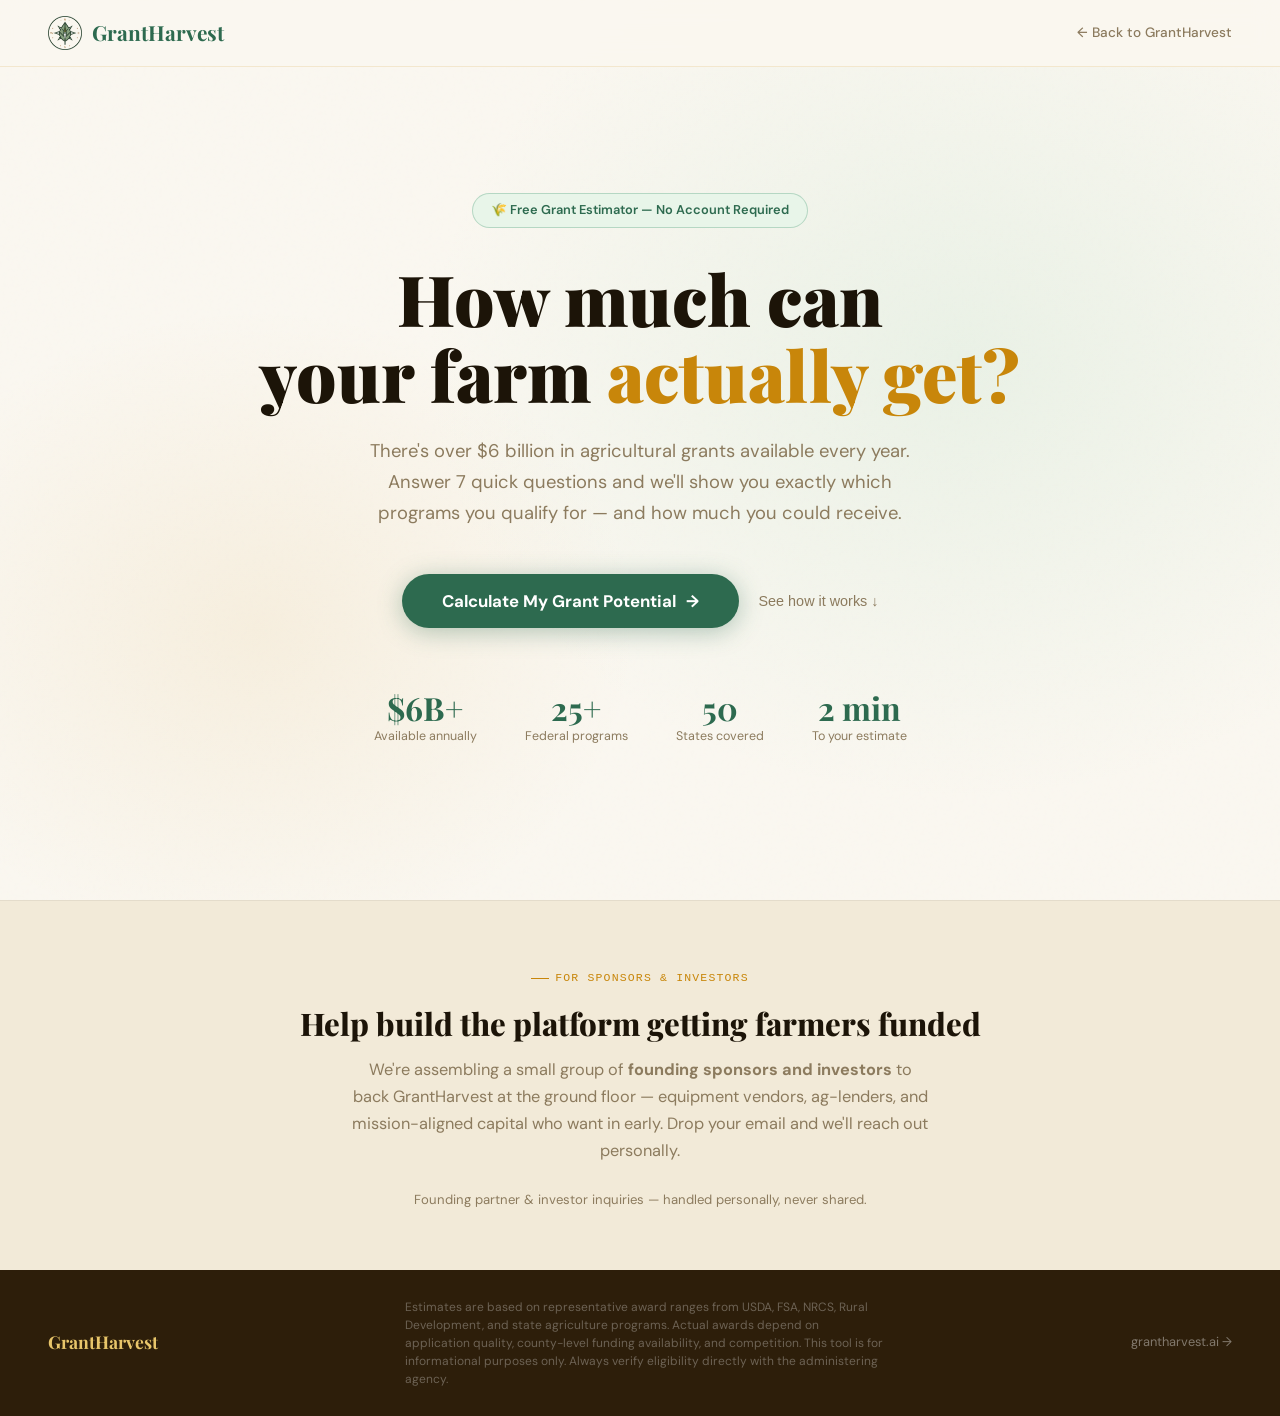
==== commit cbd581a5: "Update index.html removed button updated function" ====
--- a/estimator/index.html
+++ b/estimator/index.html
@@ -839,7 +839,6 @@
   </a>
   <div class="nav-right">
     <a href="https://grantharvest.ai" class="nav-back">← Back to GrantHarvest</a>
-    <a href="#" class="nav-cta" onclick="scrollToWaitlist(event)">Learn more about GrantHarvest →</a>
   </div>
 </nav>
 
@@ -976,6 +975,11 @@
 
   <!-- Body -->
   <div class="results-body">
+
+    <!-- Join the Waitlist CTA -->
+    <div style="text-align:center;margin:0 0 26px;">
+      <a href="#" onclick="scrollToWaitlist(event)" style="display:inline-flex;align-items:center;gap:8px;background:#2D6A4F;color:#fff;text-decoration:none;padding:14px 34px;border-radius:100px;font-weight:700;font-size:1.02rem;box-shadow:0 6px 22px rgba(45,106,79,.28);">Join the Waitlist <span style="font-size:1.15em;line-height:1;">&#8595;</span></a>
+    </div>
 
     <!-- State bonus -->
     <div class="state-bonus-card" id="state-bonus-card"></div>
